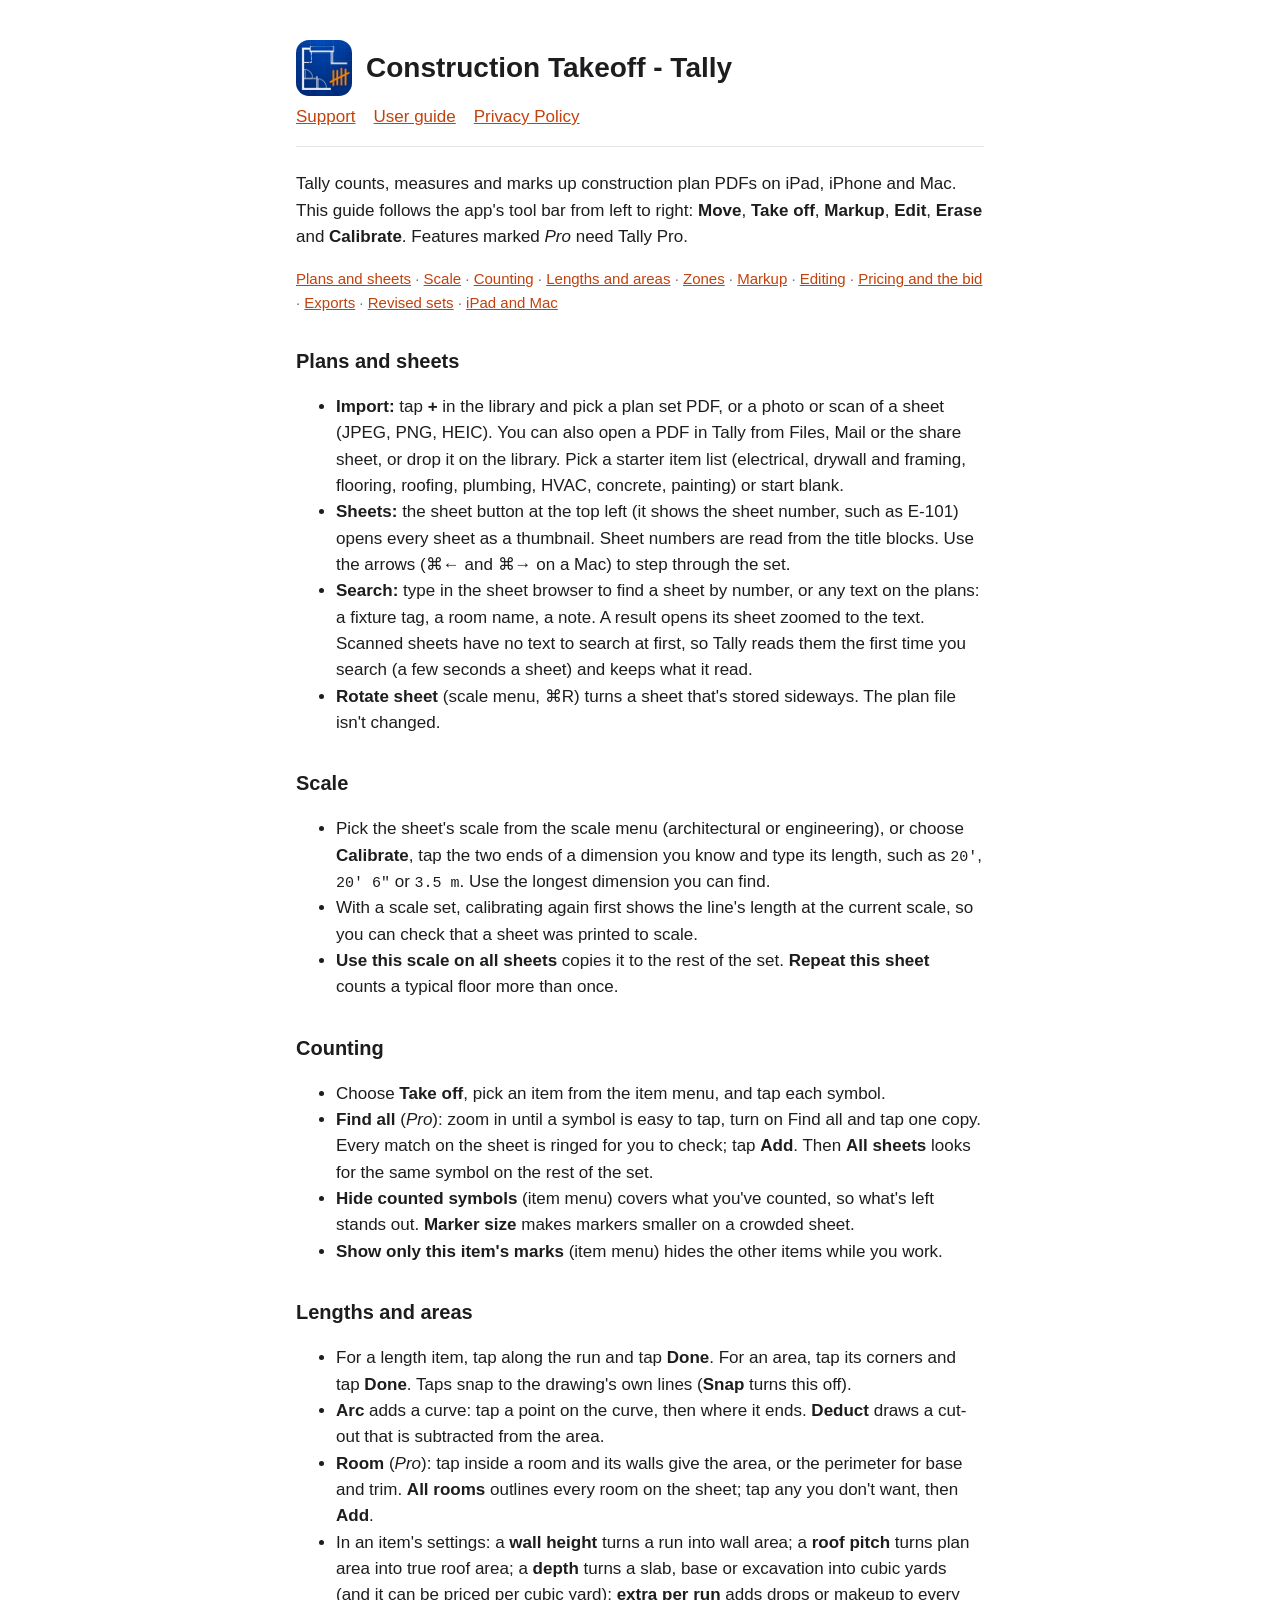
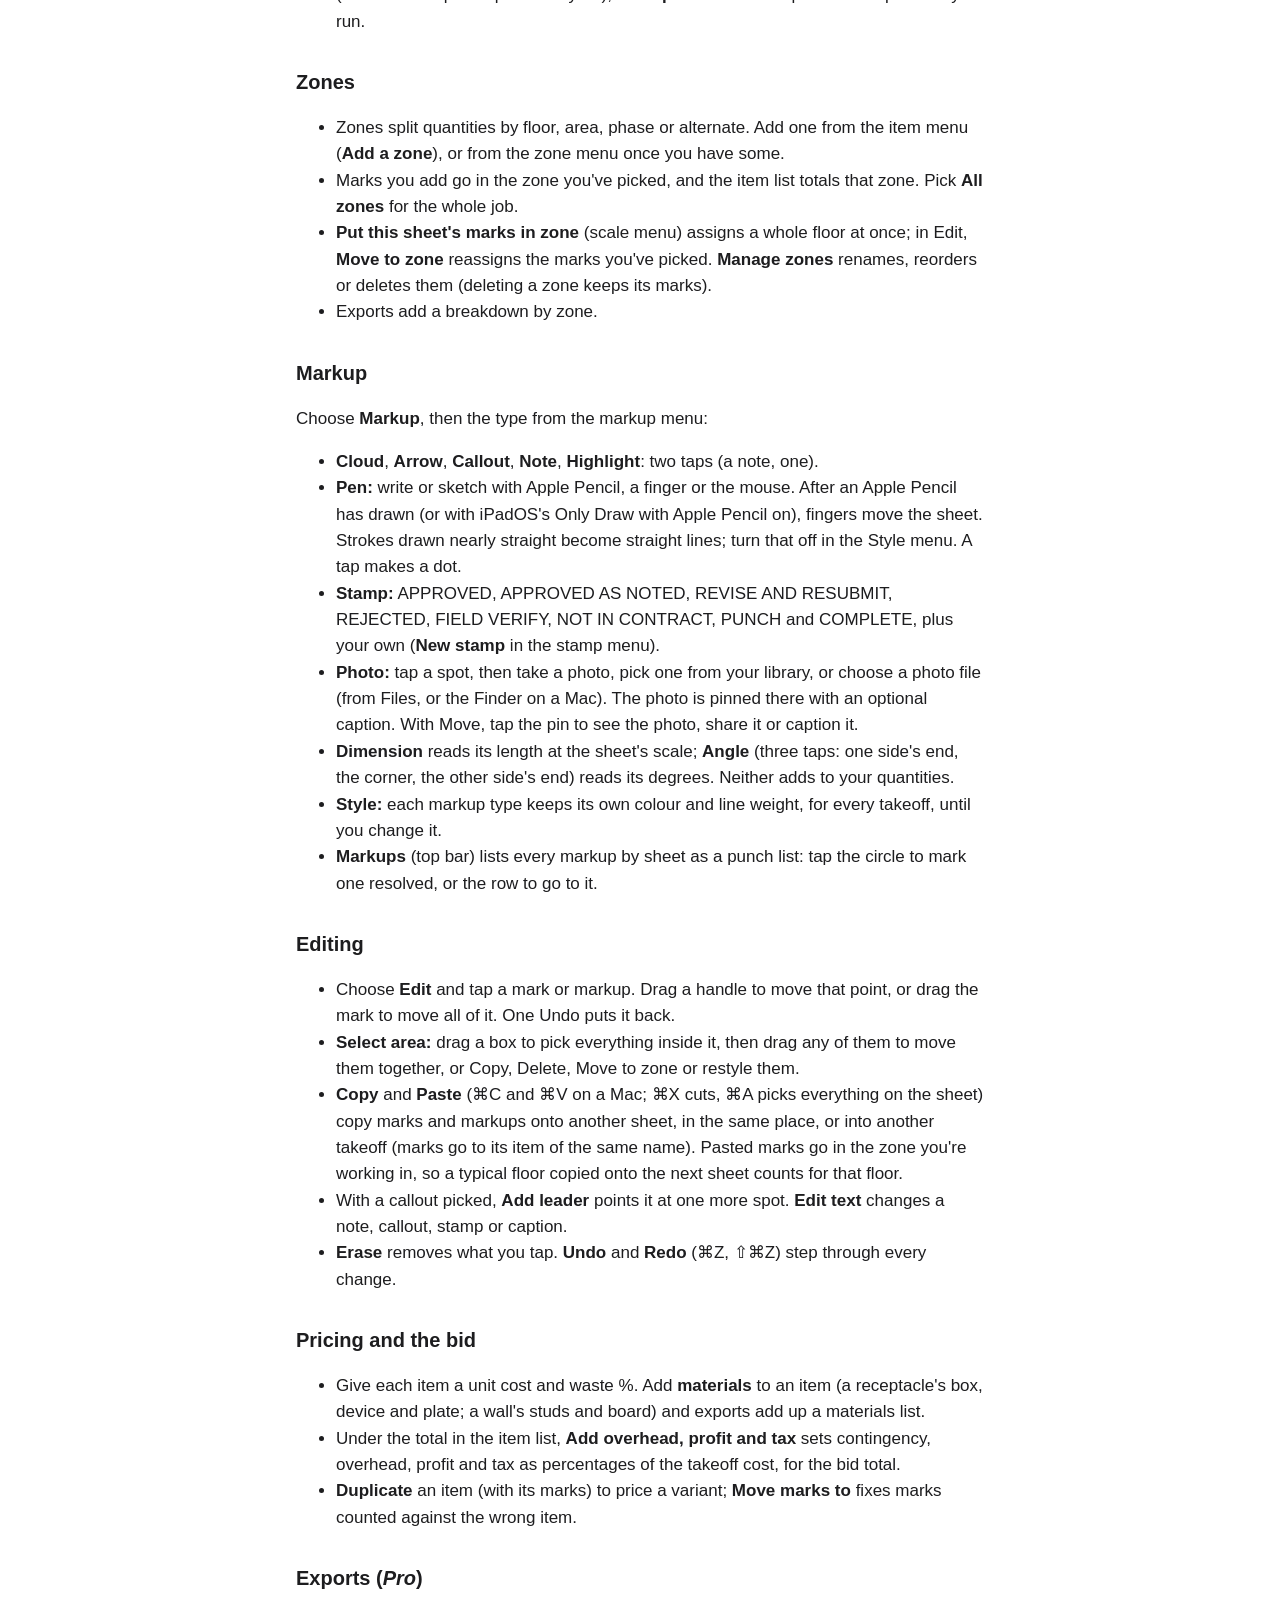
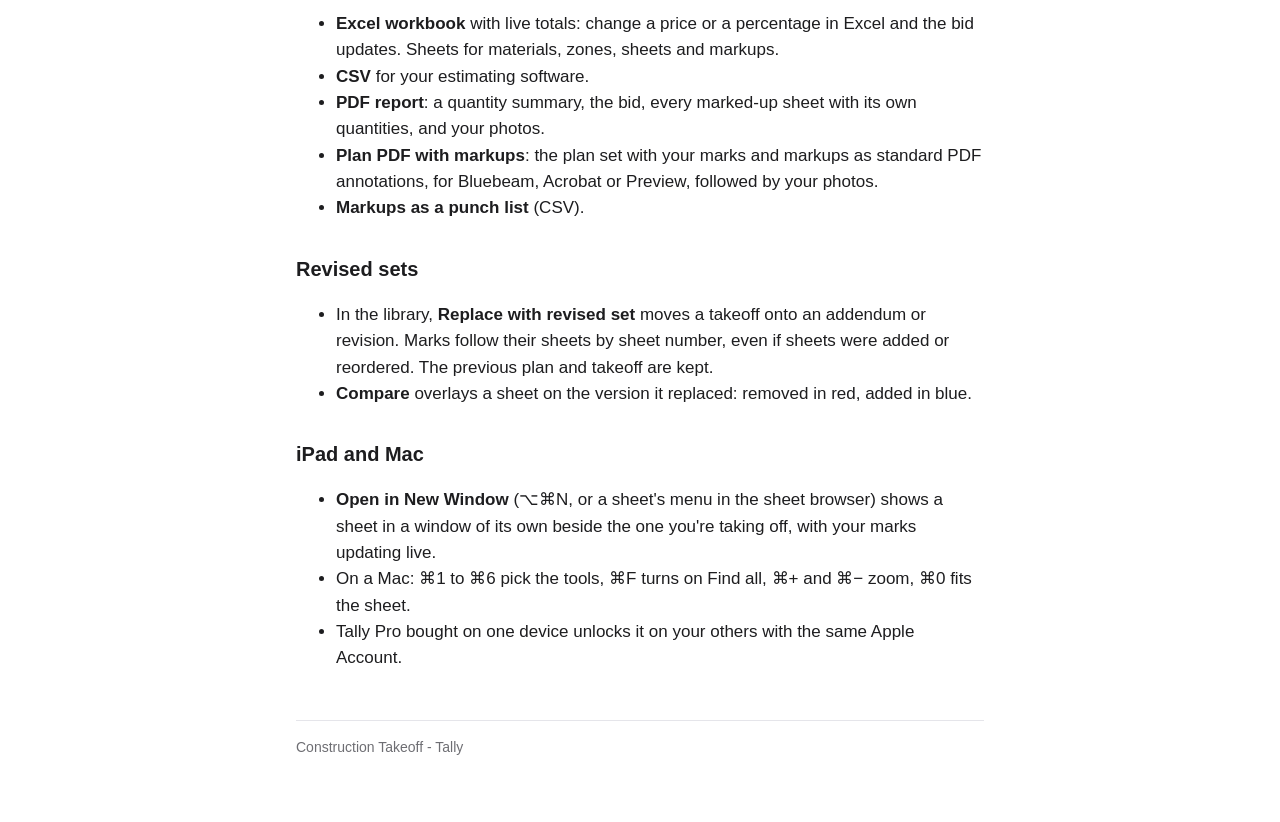
==== guide.html @ 7d231483 "Guide: select all on the Mac" ====
<!doctype html>
<html lang="en">
<head>
<meta charset="utf-8">
<meta name="viewport" content="width=device-width, initial-scale=1">
<title>Construction Takeoff - Tally: User guide</title>
<meta name="description" content="How to count, measure, mark up and price construction plan PDFs with Tally on iPad, iPhone and Mac.">
<link rel="stylesheet" href="style.css">
<link rel="icon" href="icon.png">
</head>
<body>
<main>
<header><img src="icon.png" alt=""><h1>Construction Takeoff - Tally</h1></header>
<nav><a href="./">Support</a><a href="guide.html">User guide</a><a href="privacy.html">Privacy Policy</a></nav>

<p>Tally counts, measures and marks up construction plan PDFs on iPad, iPhone and Mac. This guide follows the app's tool bar from left to right: <strong>Move</strong>, <strong>Take off</strong>, <strong>Markup</strong>, <strong>Edit</strong>, <strong>Erase</strong> and <strong>Calibrate</strong>. Features marked <em>Pro</em> need Tally Pro.</p>

<p class="toc"><a href="#plans">Plans and sheets</a> · <a href="#scale">Scale</a> · <a href="#count">Counting</a> · <a href="#measure">Lengths and areas</a> · <a href="#zones">Zones</a> · <a href="#markup">Markup</a> · <a href="#edit">Editing</a> · <a href="#bid">Pricing and the bid</a> · <a href="#export">Exports</a> · <a href="#revisions">Revised sets</a> · <a href="#mac">iPad and Mac</a></p>

<h2 id="plans">Plans and sheets</h2>
<ul>
<li><strong>Import:</strong> tap <strong>+</strong> in the library and pick a plan set PDF, or a photo or scan of a sheet (JPEG, PNG, HEIC). You can also open a PDF in Tally from Files, Mail or the share sheet, or drop it on the library. Pick a starter item list (electrical, drywall and framing, flooring, roofing, plumbing, HVAC, concrete, painting) or start blank.</li>
<li><strong>Sheets:</strong> the sheet button at the top left (it shows the sheet number, such as E-101) opens every sheet as a thumbnail. Sheet numbers are read from the title blocks. Use the arrows (⌘← and ⌘→ on a Mac) to step through the set.</li>
<li><strong>Search:</strong> type in the sheet browser to find a sheet by number, or any text on the plans: a fixture tag, a room name, a note. A result opens its sheet zoomed to the text. Scanned sheets have no text to search at first, so Tally reads them the first time you search (a few seconds a sheet) and keeps what it read.</li>
<li><strong>Rotate sheet</strong> (scale menu, ⌘R) turns a sheet that's stored sideways. The plan file isn't changed.</li>
</ul>

<h2 id="scale">Scale</h2>
<ul>
<li>Pick the sheet's scale from the scale menu (architectural or engineering), or choose <strong>Calibrate</strong>, tap the two ends of a dimension you know and type its length, such as <code>20'</code>, <code>20' 6"</code> or <code>3.5 m</code>. Use the longest dimension you can find.</li>
<li>With a scale set, calibrating again first shows the line's length at the current scale, so you can check that a sheet was printed to scale.</li>
<li><strong>Use this scale on all sheets</strong> copies it to the rest of the set. <strong>Repeat this sheet</strong> counts a typical floor more than once.</li>
</ul>

<h2 id="count">Counting</h2>
<ul>
<li>Choose <strong>Take off</strong>, pick an item from the item menu, and tap each symbol.</li>
<li><strong>Find all</strong> (<em>Pro</em>): zoom in until a symbol is easy to tap, turn on Find all and tap one copy. Every match on the sheet is ringed for you to check; tap <strong>Add</strong>. Then <strong>All sheets</strong> looks for the same symbol on the rest of the set.</li>
<li><strong>Hide counted symbols</strong> (item menu) covers what you've counted, so what's left stands out. <strong>Marker size</strong> makes markers smaller on a crowded sheet.</li>
<li><strong>Show only this item's marks</strong> (item menu) hides the other items while you work.</li>
</ul>

<h2 id="measure">Lengths and areas</h2>
<ul>
<li>For a length item, tap along the run and tap <strong>Done</strong>. For an area, tap its corners and tap <strong>Done</strong>. Taps snap to the drawing's own lines (<strong>Snap</strong> turns this off).</li>
<li><strong>Arc</strong> adds a curve: tap a point on the curve, then where it ends. <strong>Deduct</strong> draws a cut-out that is subtracted from the area.</li>
<li><strong>Room</strong> (<em>Pro</em>): tap inside a room and its walls give the area, or the perimeter for base and trim. <strong>All rooms</strong> outlines every room on the sheet; tap any you don't want, then <strong>Add</strong>.</li>
<li>In an item's settings: a <strong>wall height</strong> turns a run into wall area; a <strong>roof pitch</strong> turns plan area into true roof area; a <strong>depth</strong> turns a slab, base or excavation into cubic yards (and it can be priced per cubic yard); <strong>extra per run</strong> adds drops or makeup to every run.</li>
</ul>

<h2 id="zones">Zones</h2>
<ul>
<li>Zones split quantities by floor, area, phase or alternate. Add one from the item menu (<strong>Add a zone</strong>), or from the zone menu once you have some.</li>
<li>Marks you add go in the zone you've picked, and the item list totals that zone. Pick <strong>All zones</strong> for the whole job.</li>
<li><strong>Put this sheet's marks in zone</strong> (scale menu) assigns a whole floor at once; in Edit, <strong>Move to zone</strong> reassigns the marks you've picked. <strong>Manage zones</strong> renames, reorders or deletes them (deleting a zone keeps its marks).</li>
<li>Exports add a breakdown by zone.</li>
</ul>

<h2 id="markup">Markup</h2>
<p>Choose <strong>Markup</strong>, then the type from the markup menu:</p>
<ul>
<li><strong>Cloud</strong>, <strong>Arrow</strong>, <strong>Callout</strong>, <strong>Note</strong>, <strong>Highlight</strong>: two taps (a note, one).</li>
<li><strong>Pen:</strong> write or sketch with Apple Pencil, a finger or the mouse. After an Apple Pencil has drawn (or with iPadOS's Only Draw with Apple Pencil on), fingers move the sheet. Strokes drawn nearly straight become straight lines; turn that off in the Style menu. A tap makes a dot.</li>
<li><strong>Stamp:</strong> APPROVED, APPROVED AS NOTED, REVISE AND RESUBMIT, REJECTED, FIELD VERIFY, NOT IN CONTRACT, PUNCH and COMPLETE, plus your own (<strong>New stamp</strong> in the stamp menu).</li>
<li><strong>Photo:</strong> tap a spot, then take a photo, pick one from your library, or choose a photo file (from Files, or the Finder on a Mac). The photo is pinned there with an optional caption. With Move, tap the pin to see the photo, share it or caption it.</li>
<li><strong>Dimension</strong> reads its length at the sheet's scale; <strong>Angle</strong> (three taps: one side's end, the corner, the other side's end) reads its degrees. Neither adds to your quantities.</li>
<li><strong>Style:</strong> each markup type keeps its own colour and line weight, for every takeoff, until you change it.</li>
<li><strong>Markups</strong> (top bar) lists every markup by sheet as a punch list: tap the circle to mark one resolved, or the row to go to it.</li>
</ul>

<h2 id="edit">Editing</h2>
<ul>
<li>Choose <strong>Edit</strong> and tap a mark or markup. Drag a handle to move that point, or drag the mark to move all of it. One Undo puts it back.</li>
<li><strong>Select area:</strong> drag a box to pick everything inside it, then drag any of them to move them together, or Copy, Delete, Move to zone or restyle them.</li>
<li><strong>Copy</strong> and <strong>Paste</strong> (⌘C and ⌘V on a Mac; ⌘X cuts, ⌘A picks everything on the sheet) copy marks and markups onto another sheet, in the same place, or into another takeoff (marks go to its item of the same name). Pasted marks go in the zone you're working in, so a typical floor copied onto the next sheet counts for that floor.</li>
<li>With a callout picked, <strong>Add leader</strong> points it at one more spot. <strong>Edit text</strong> changes a note, callout, stamp or caption.</li>
<li><strong>Erase</strong> removes what you tap. <strong>Undo</strong> and <strong>Redo</strong> (⌘Z, ⇧⌘Z) step through every change.</li>
</ul>

<h2 id="bid">Pricing and the bid</h2>
<ul>
<li>Give each item a unit cost and waste %. Add <strong>materials</strong> to an item (a receptacle's box, device and plate; a wall's studs and board) and exports add up a materials list.</li>
<li>Under the total in the item list, <strong>Add overhead, profit and tax</strong> sets contingency, overhead, profit and tax as percentages of the takeoff cost, for the bid total.</li>
<li><strong>Duplicate</strong> an item (with its marks) to price a variant; <strong>Move marks to</strong> fixes marks counted against the wrong item.</li>
</ul>

<h2 id="export">Exports (<em>Pro</em>)</h2>
<ul>
<li><strong>Excel workbook</strong> with live totals: change a price or a percentage in Excel and the bid updates. Sheets for materials, zones, sheets and markups.</li>
<li><strong>CSV</strong> for your estimating software.</li>
<li><strong>PDF report</strong>: a quantity summary, the bid, every marked-up sheet with its own quantities, and your photos.</li>
<li><strong>Plan PDF with markups</strong>: the plan set with your marks and markups as standard PDF annotations, for Bluebeam, Acrobat or Preview, followed by your photos.</li>
<li><strong>Markups as a punch list</strong> (CSV).</li>
</ul>

<h2 id="revisions">Revised sets</h2>
<ul>
<li>In the library, <strong>Replace with revised set</strong> moves a takeoff onto an addendum or revision. Marks follow their sheets by sheet number, even if sheets were added or reordered. The previous plan and takeoff are kept.</li>
<li><strong>Compare</strong> overlays a sheet on the version it replaced: removed in red, added in blue.</li>
</ul>

<h2 id="mac">iPad and Mac</h2>
<ul>
<li><strong>Open in New Window</strong> (⌥⌘N, or a sheet's menu in the sheet browser) shows a sheet in a window of its own beside the one you're taking off, with your marks updating live.</li>
<li>On a Mac: ⌘1 to ⌘6 pick the tools, ⌘F turns on Find all, ⌘+ and ⌘− zoom, ⌘0 fits the sheet.</li>
<li>Tally Pro bought on one device unlocks it on your others with the same Apple Account.</li>
</ul>

<footer>Construction Takeoff - Tally</footer>
</main>
</body>
</html>
---- style.css ----
:root { --bg: #ffffff; --text: #1d1d1f; --muted: #6e6e73; --accent: #c2410c; --line: #e5e5ea; }
@media (prefers-color-scheme: dark) { :root { --bg: #111113; --text: #f2f2f7; --muted: #a1a1a6; --accent: #fb923c; --line: #2c2c2e; } }
* { box-sizing: border-box; }
body { margin: 0; background: var(--bg); color: var(--text); font: 17px/1.55 -apple-system, BlinkMacSystemFont, "Segoe UI", Roboto, sans-serif; }
main { max-width: 720px; margin: 0 auto; padding: 40px 16px 64px; }
header { display: flex; align-items: center; gap: 14px; margin-bottom: 8px; }
header img { width: 56px; height: 56px; border-radius: 13px; }
h1 { font-size: 28px; margin: 0; }
h2 { font-size: 20px; margin: 32px 0 8px; }
p, li { color: var(--text); }
.muted { color: var(--muted); }
a { color: var(--accent); }
nav { margin: 8px 0 24px; padding-bottom: 16px; border-bottom: 1px solid var(--line); }
nav a { margin-right: 18px; }
footer { margin-top: 48px; padding-top: 16px; border-top: 1px solid var(--line); color: var(--muted); font-size: 14px; }
.toc { font-size: 15px; color: var(--muted); }
code { font: 15px ui-monospace, SFMono-Regular, Menlo, monospace; }
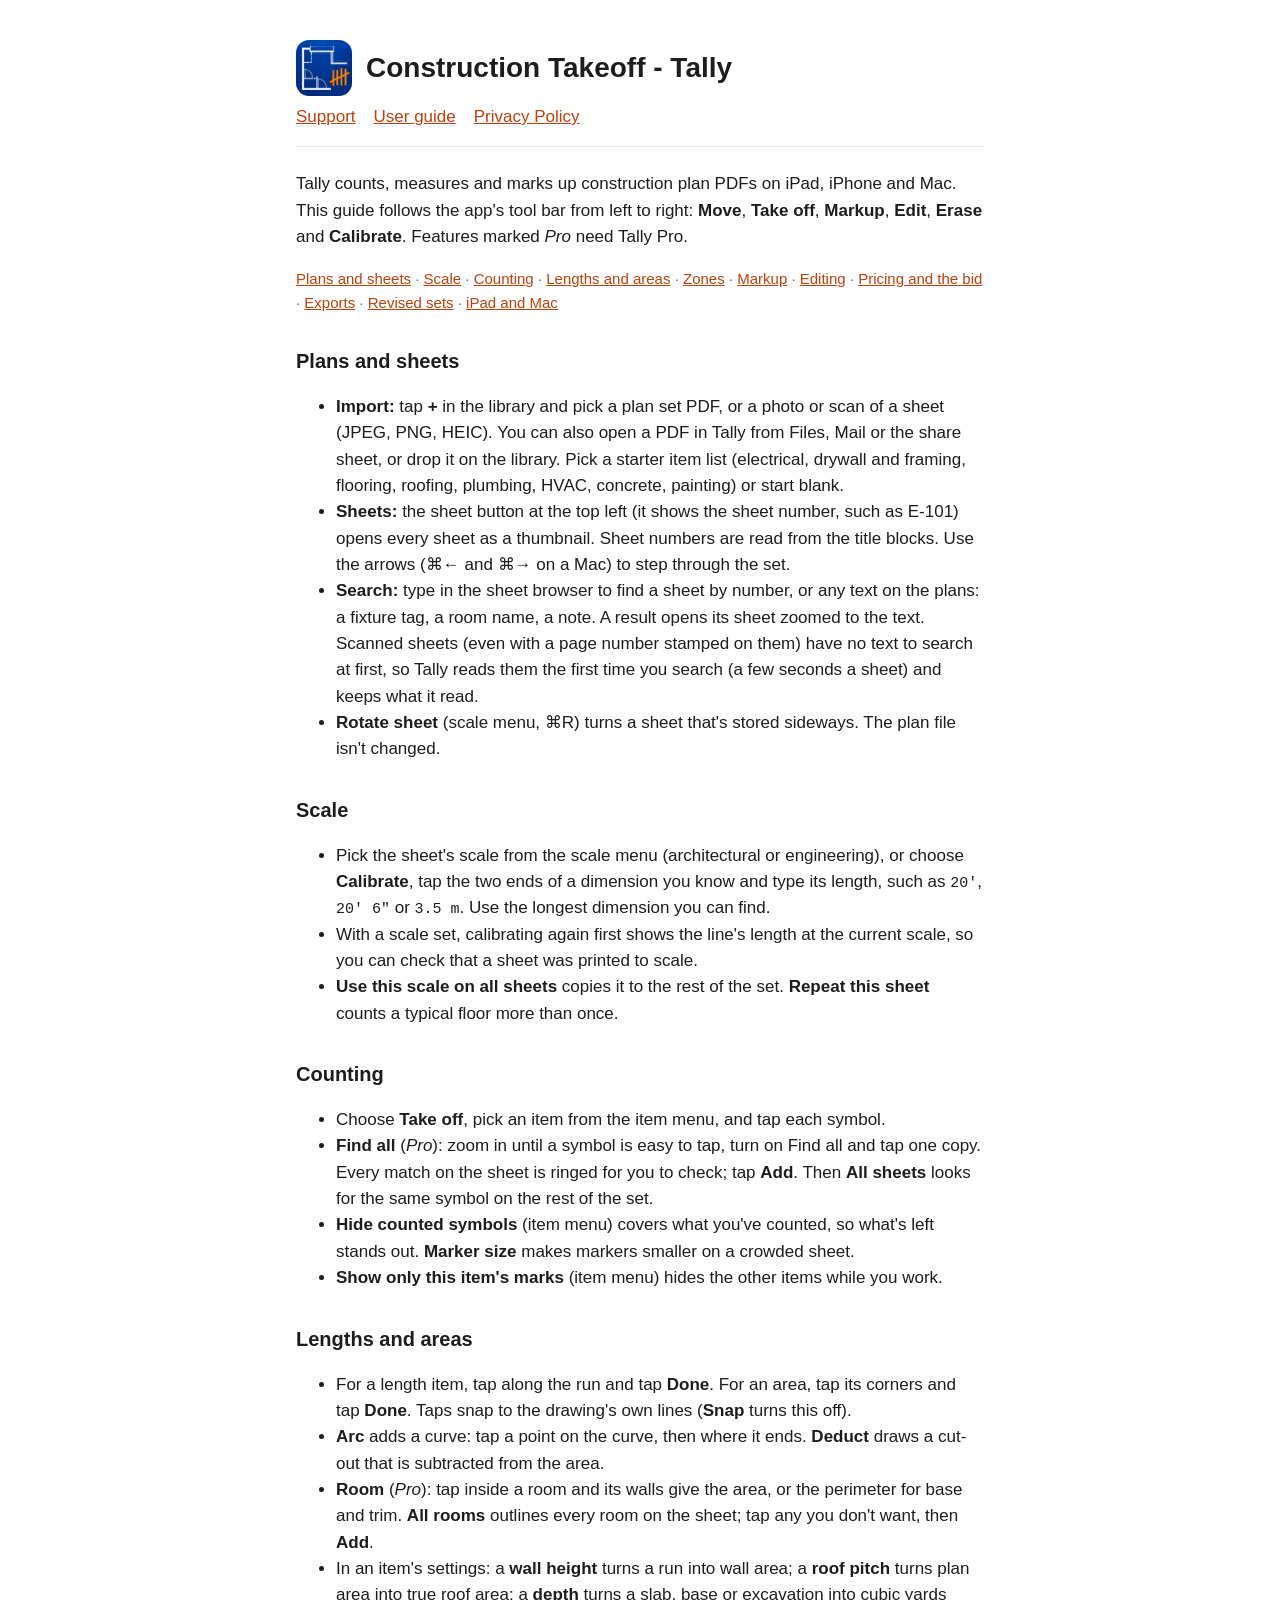
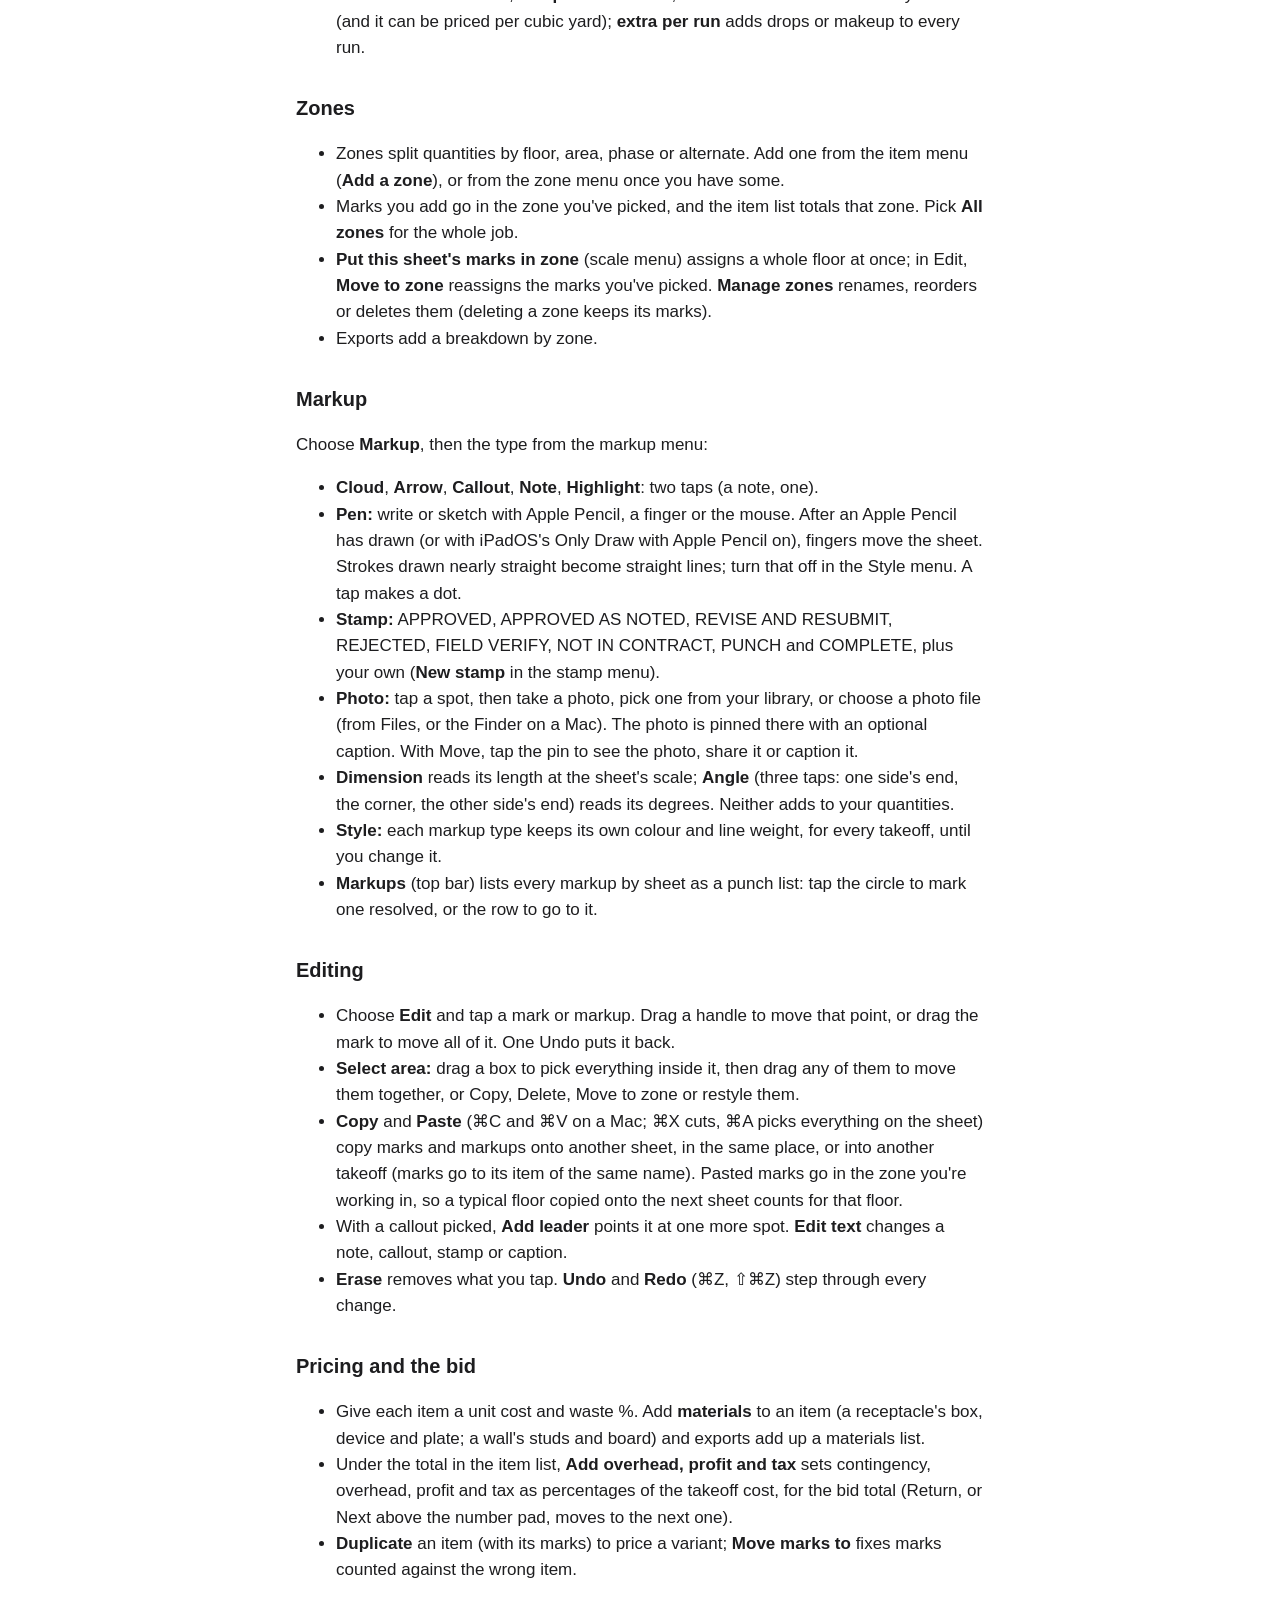
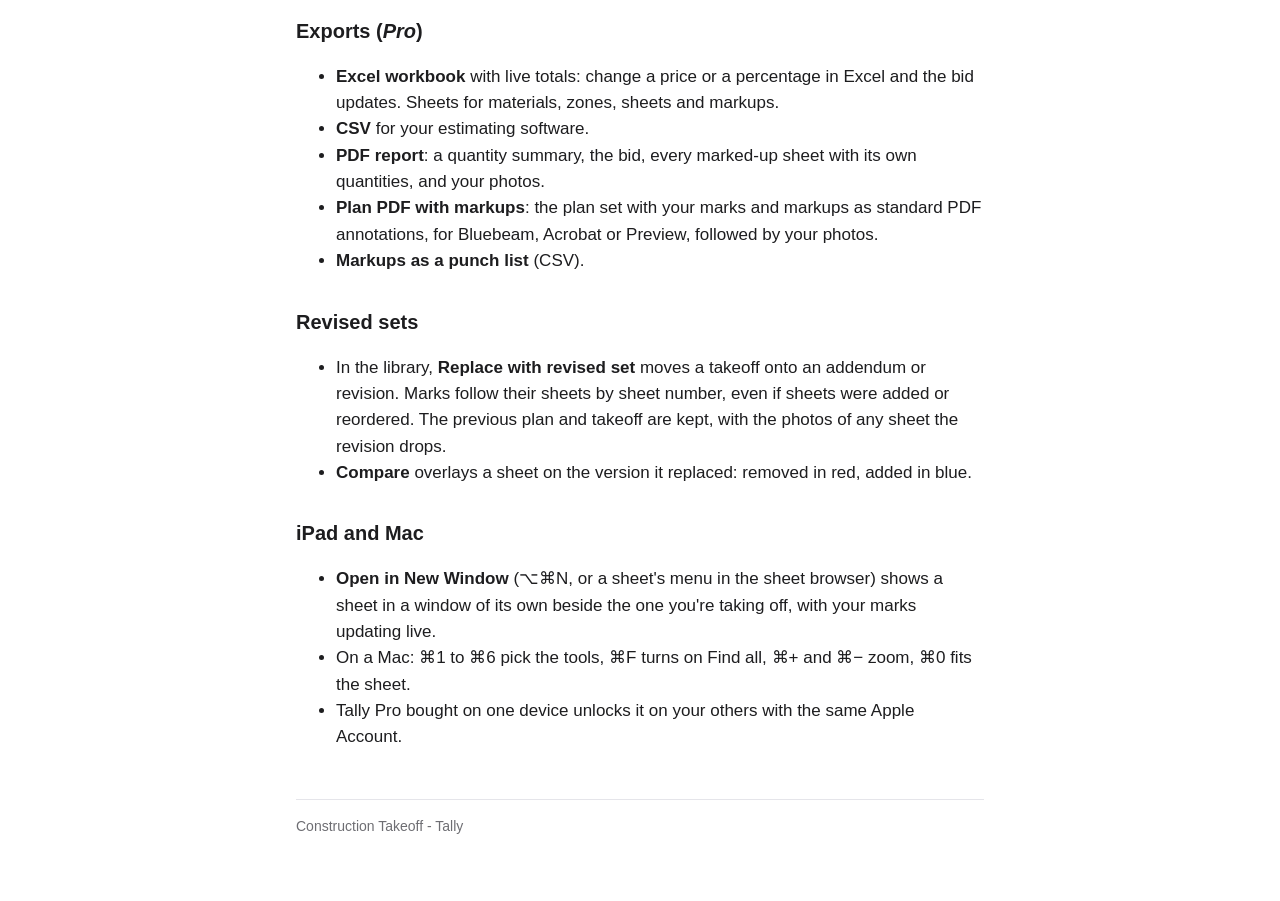
==== commit cc1087ff: "Docs: scans with stamped numbers, photos from files, revisions keep photos, bid field to field" ====
--- a/guide.html
+++ b/guide.html
@@ -21,7 +21,7 @@
 <ul>
 <li><strong>Import:</strong> tap <strong>+</strong> in the library and pick a plan set PDF, or a photo or scan of a sheet (JPEG, PNG, HEIC). You can also open a PDF in Tally from Files, Mail or the share sheet, or drop it on the library. Pick a starter item list (electrical, drywall and framing, flooring, roofing, plumbing, HVAC, concrete, painting) or start blank.</li>
 <li><strong>Sheets:</strong> the sheet button at the top left (it shows the sheet number, such as E-101) opens every sheet as a thumbnail. Sheet numbers are read from the title blocks. Use the arrows (⌘← and ⌘→ on a Mac) to step through the set.</li>
-<li><strong>Search:</strong> type in the sheet browser to find a sheet by number, or any text on the plans: a fixture tag, a room name, a note. A result opens its sheet zoomed to the text. Scanned sheets have no text to search at first, so Tally reads them the first time you search (a few seconds a sheet) and keeps what it read.</li>
+<li><strong>Search:</strong> type in the sheet browser to find a sheet by number, or any text on the plans: a fixture tag, a room name, a note. A result opens its sheet zoomed to the text. Scanned sheets (even with a page number stamped on them) have no text to search at first, so Tally reads them the first time you search (a few seconds a sheet) and keeps what it read.</li>
 <li><strong>Rotate sheet</strong> (scale menu, ⌘R) turns a sheet that's stored sideways. The plan file isn't changed.</li>
 </ul>
 
@@ -80,7 +80,7 @@
 <h2 id="bid">Pricing and the bid</h2>
 <ul>
 <li>Give each item a unit cost and waste %. Add <strong>materials</strong> to an item (a receptacle's box, device and plate; a wall's studs and board) and exports add up a materials list.</li>
-<li>Under the total in the item list, <strong>Add overhead, profit and tax</strong> sets contingency, overhead, profit and tax as percentages of the takeoff cost, for the bid total.</li>
+<li>Under the total in the item list, <strong>Add overhead, profit and tax</strong> sets contingency, overhead, profit and tax as percentages of the takeoff cost, for the bid total (Return, or Next above the number pad, moves to the next one).</li>
 <li><strong>Duplicate</strong> an item (with its marks) to price a variant; <strong>Move marks to</strong> fixes marks counted against the wrong item.</li>
 </ul>
 
@@ -95,7 +95,7 @@
 
 <h2 id="revisions">Revised sets</h2>
 <ul>
-<li>In the library, <strong>Replace with revised set</strong> moves a takeoff onto an addendum or revision. Marks follow their sheets by sheet number, even if sheets were added or reordered. The previous plan and takeoff are kept.</li>
+<li>In the library, <strong>Replace with revised set</strong> moves a takeoff onto an addendum or revision. Marks follow their sheets by sheet number, even if sheets were added or reordered. The previous plan and takeoff are kept, with the photos of any sheet the revision drops.</li>
 <li><strong>Compare</strong> overlays a sheet on the version it replaced: removed in red, added in blue.</li>
 </ul>
 
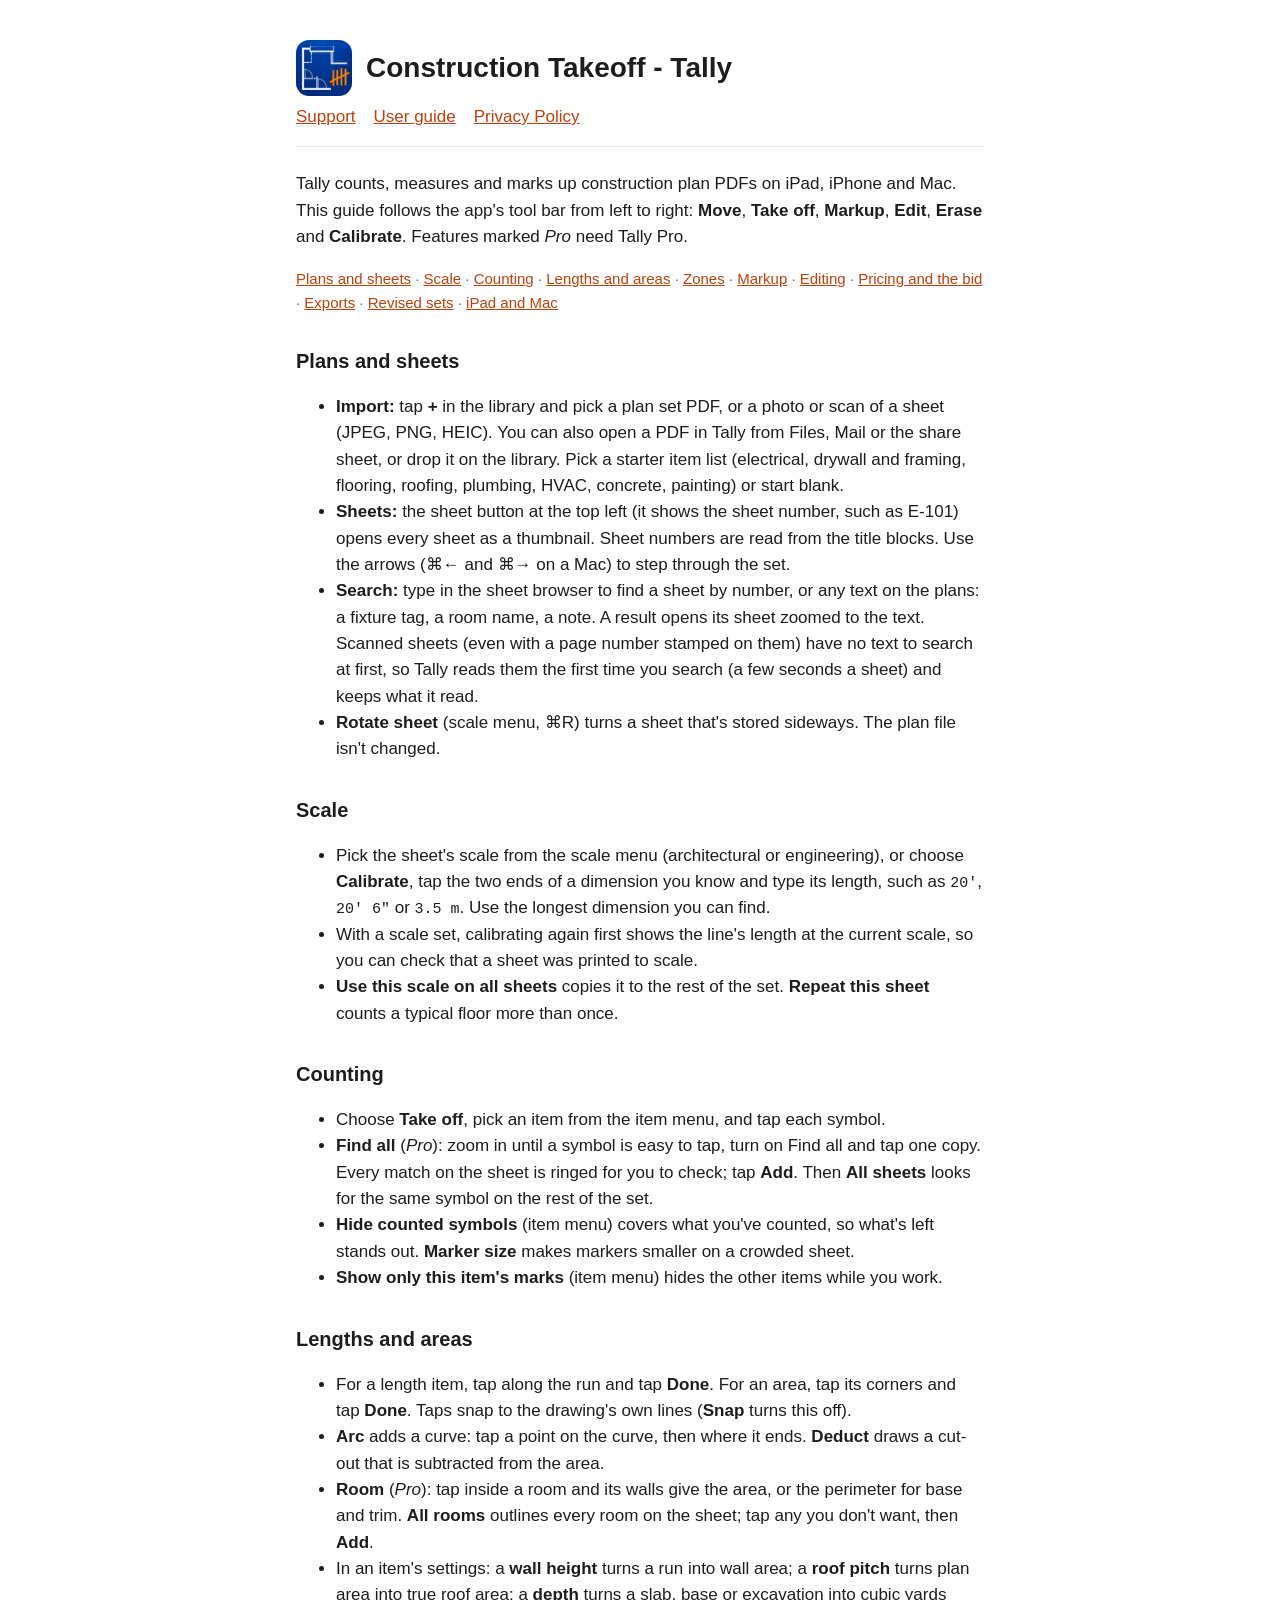
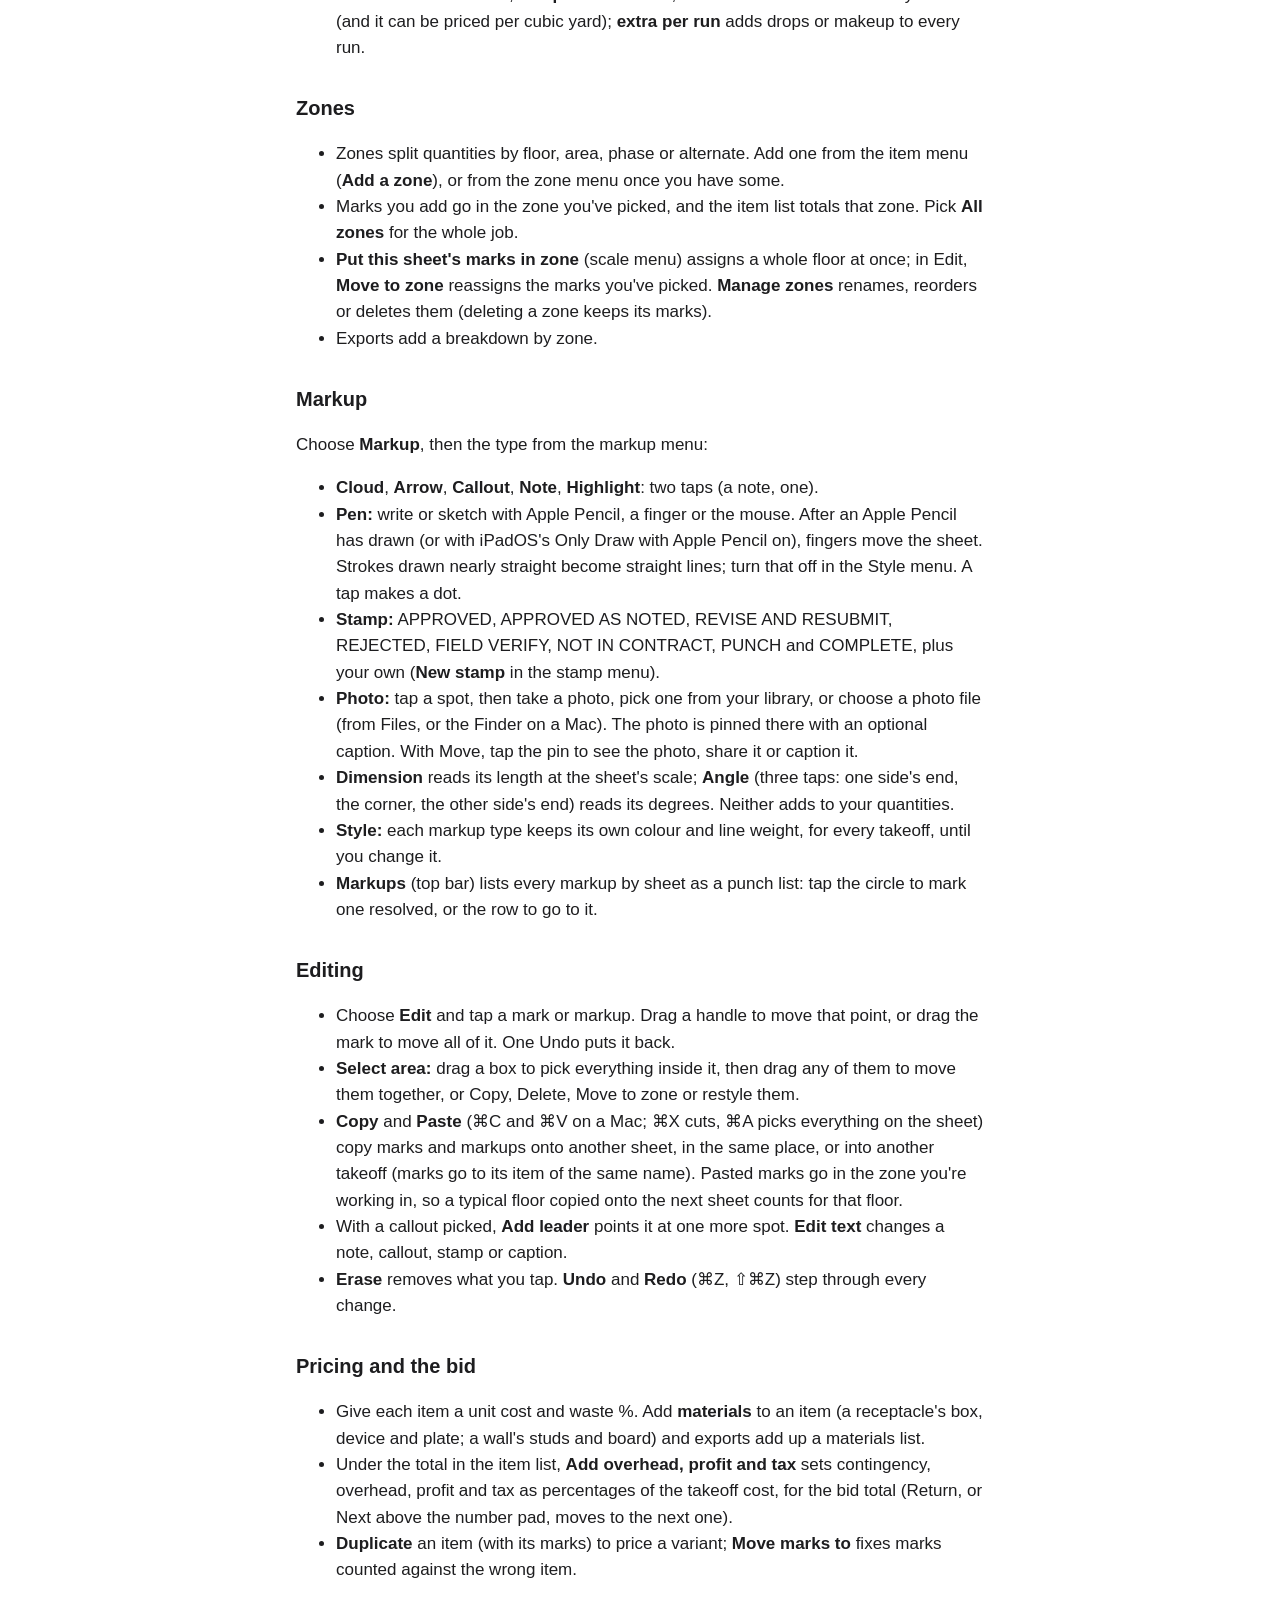
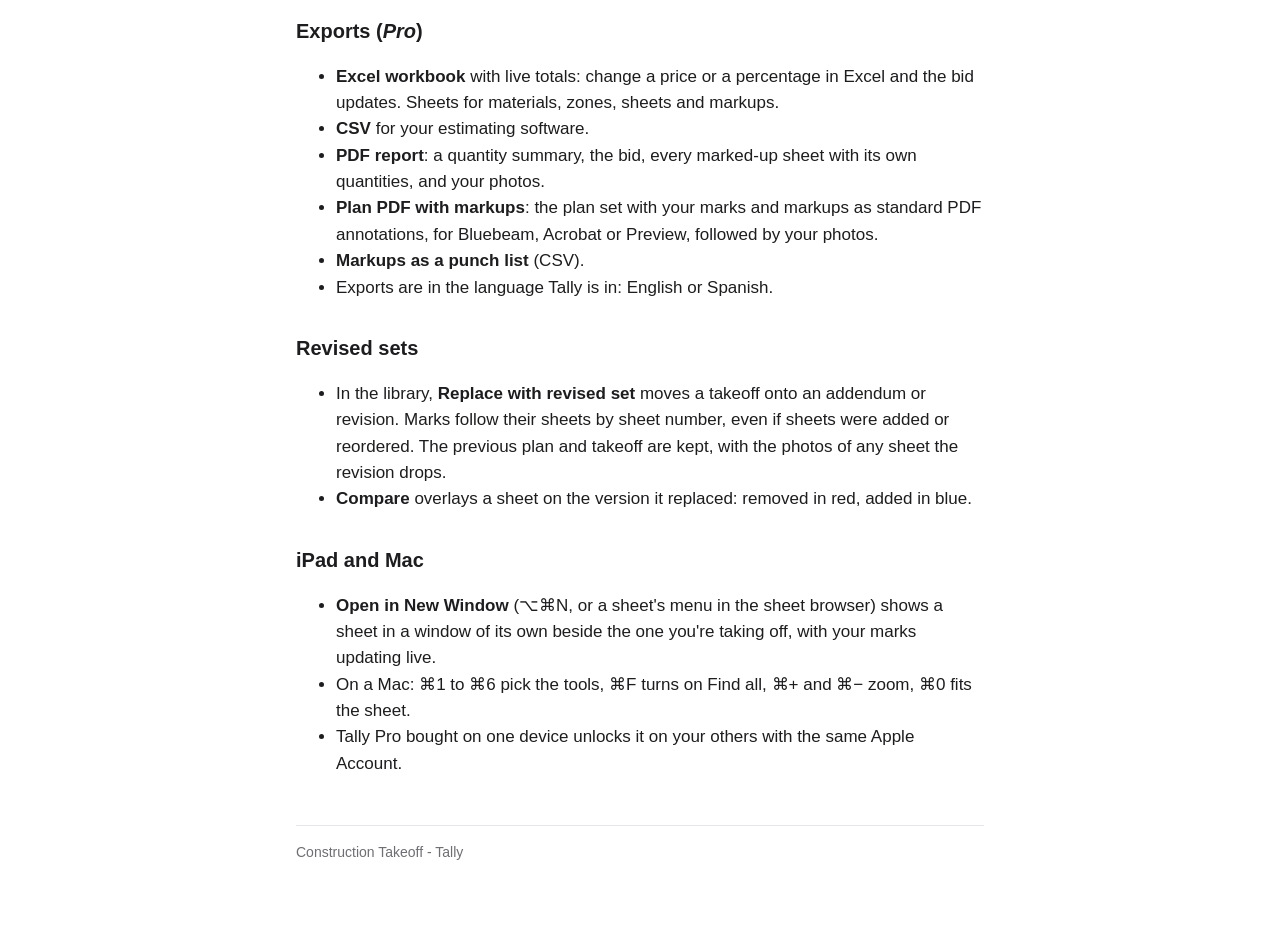
==== commit dadfaf41: "Guide: exports in the app's language" ====
--- a/guide.html
+++ b/guide.html
@@ -91,6 +91,7 @@
 <li><strong>PDF report</strong>: a quantity summary, the bid, every marked-up sheet with its own quantities, and your photos.</li>
 <li><strong>Plan PDF with markups</strong>: the plan set with your marks and markups as standard PDF annotations, for Bluebeam, Acrobat or Preview, followed by your photos.</li>
 <li><strong>Markups as a punch list</strong> (CSV).</li>
+<li>Exports are in the language Tally is in: English or Spanish.</li>
 </ul>
 
 <h2 id="revisions">Revised sets</h2>
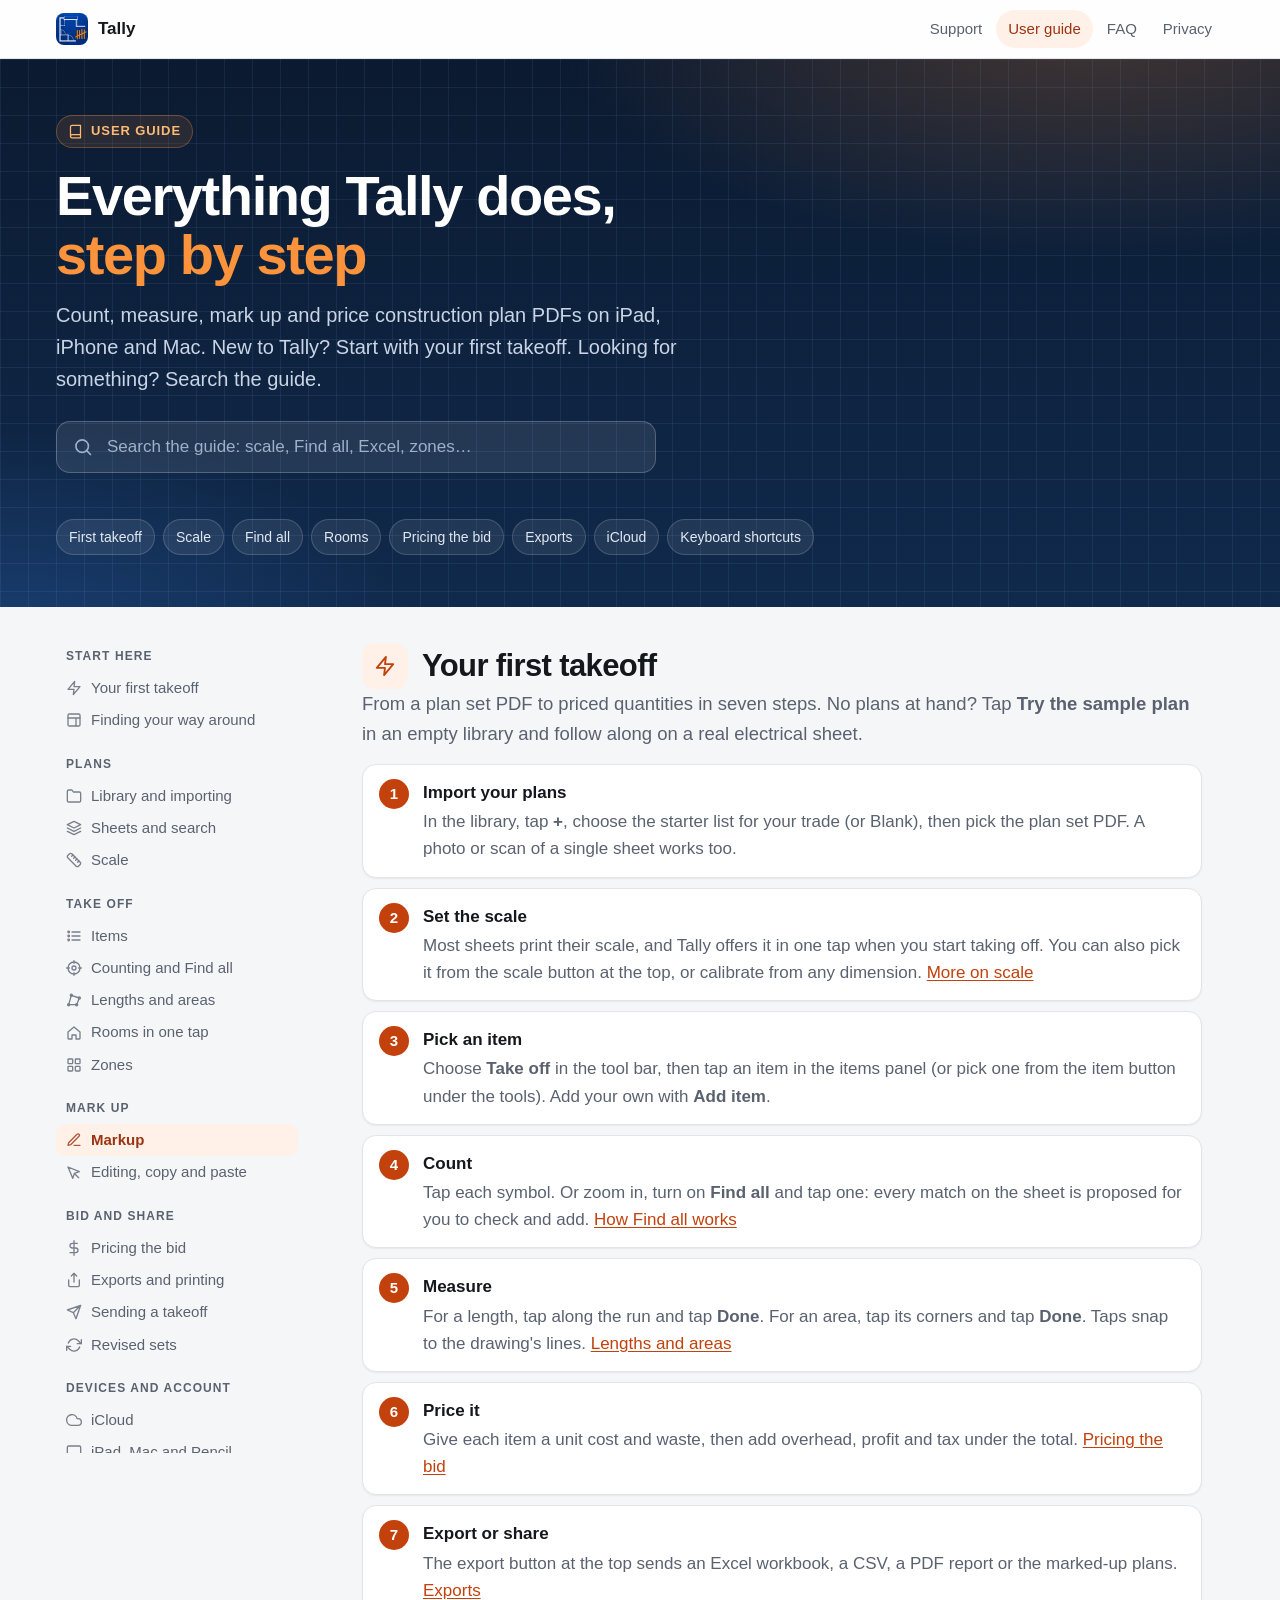
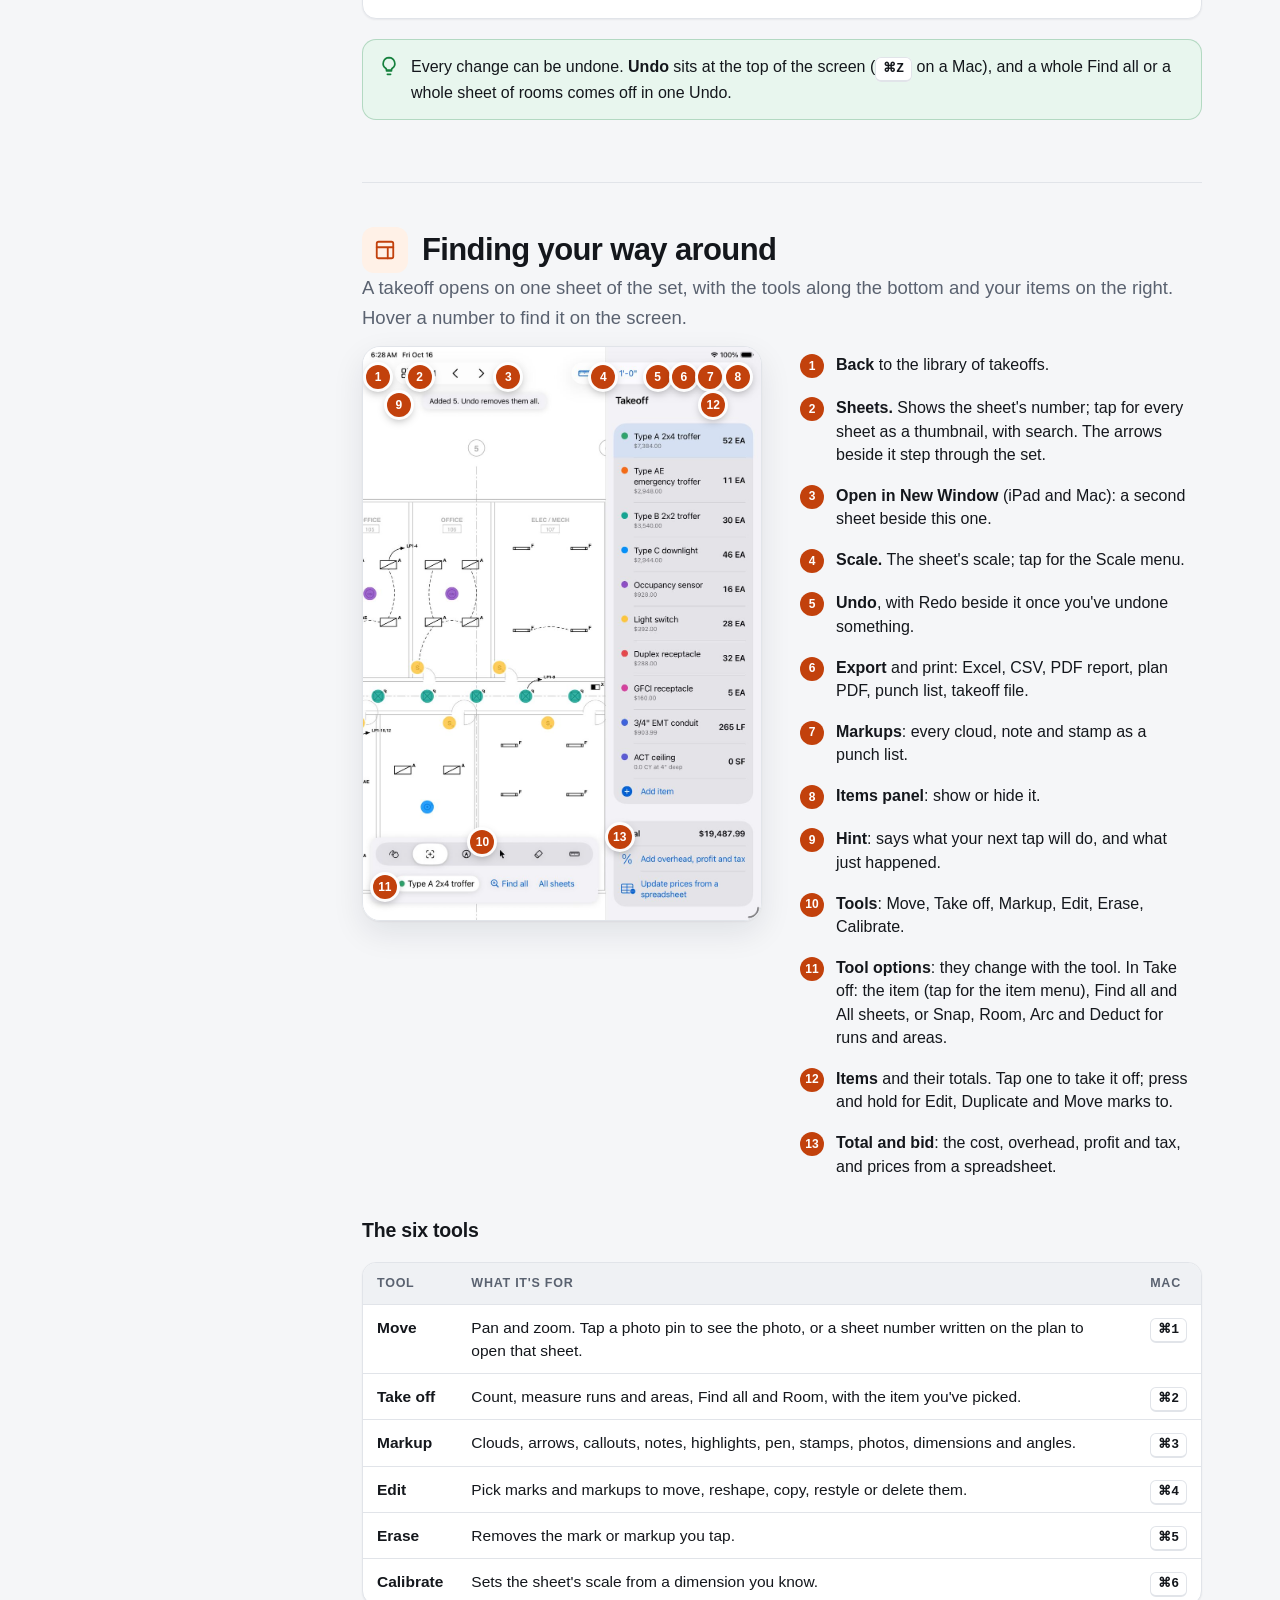
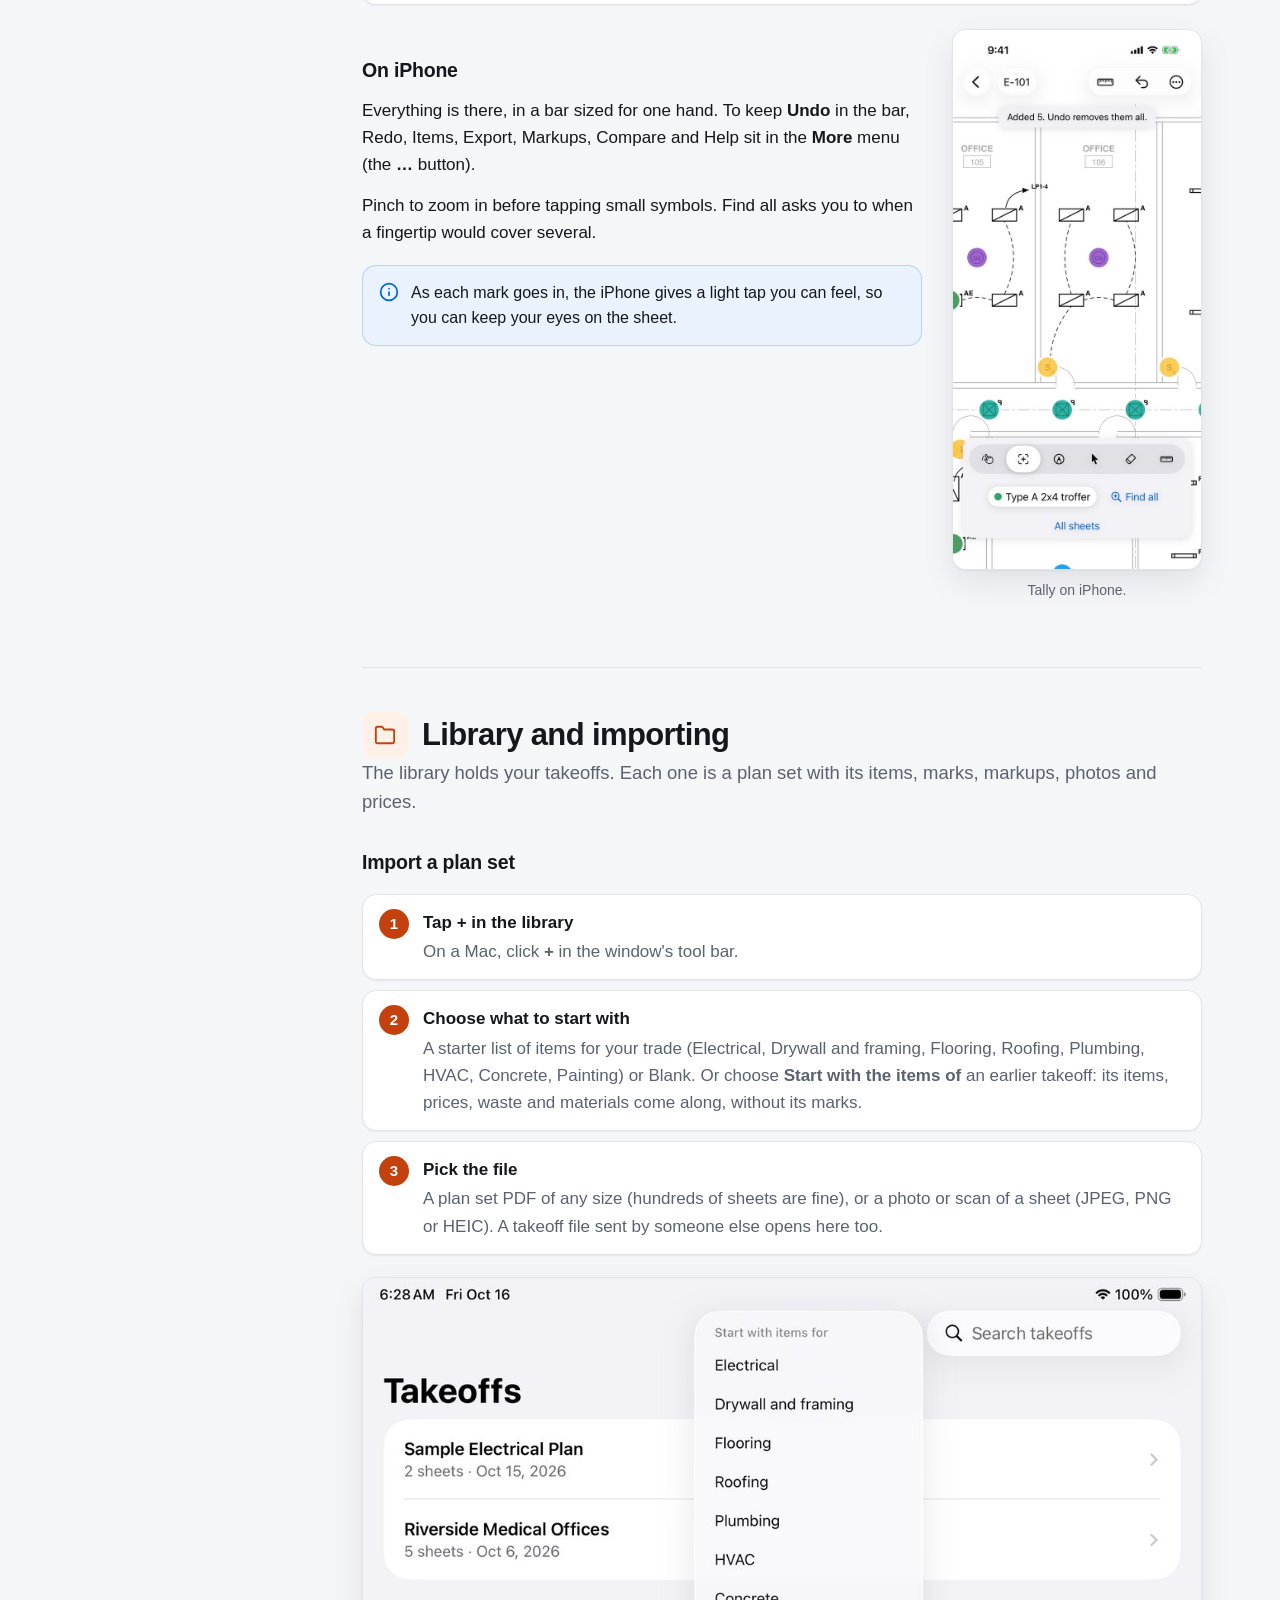
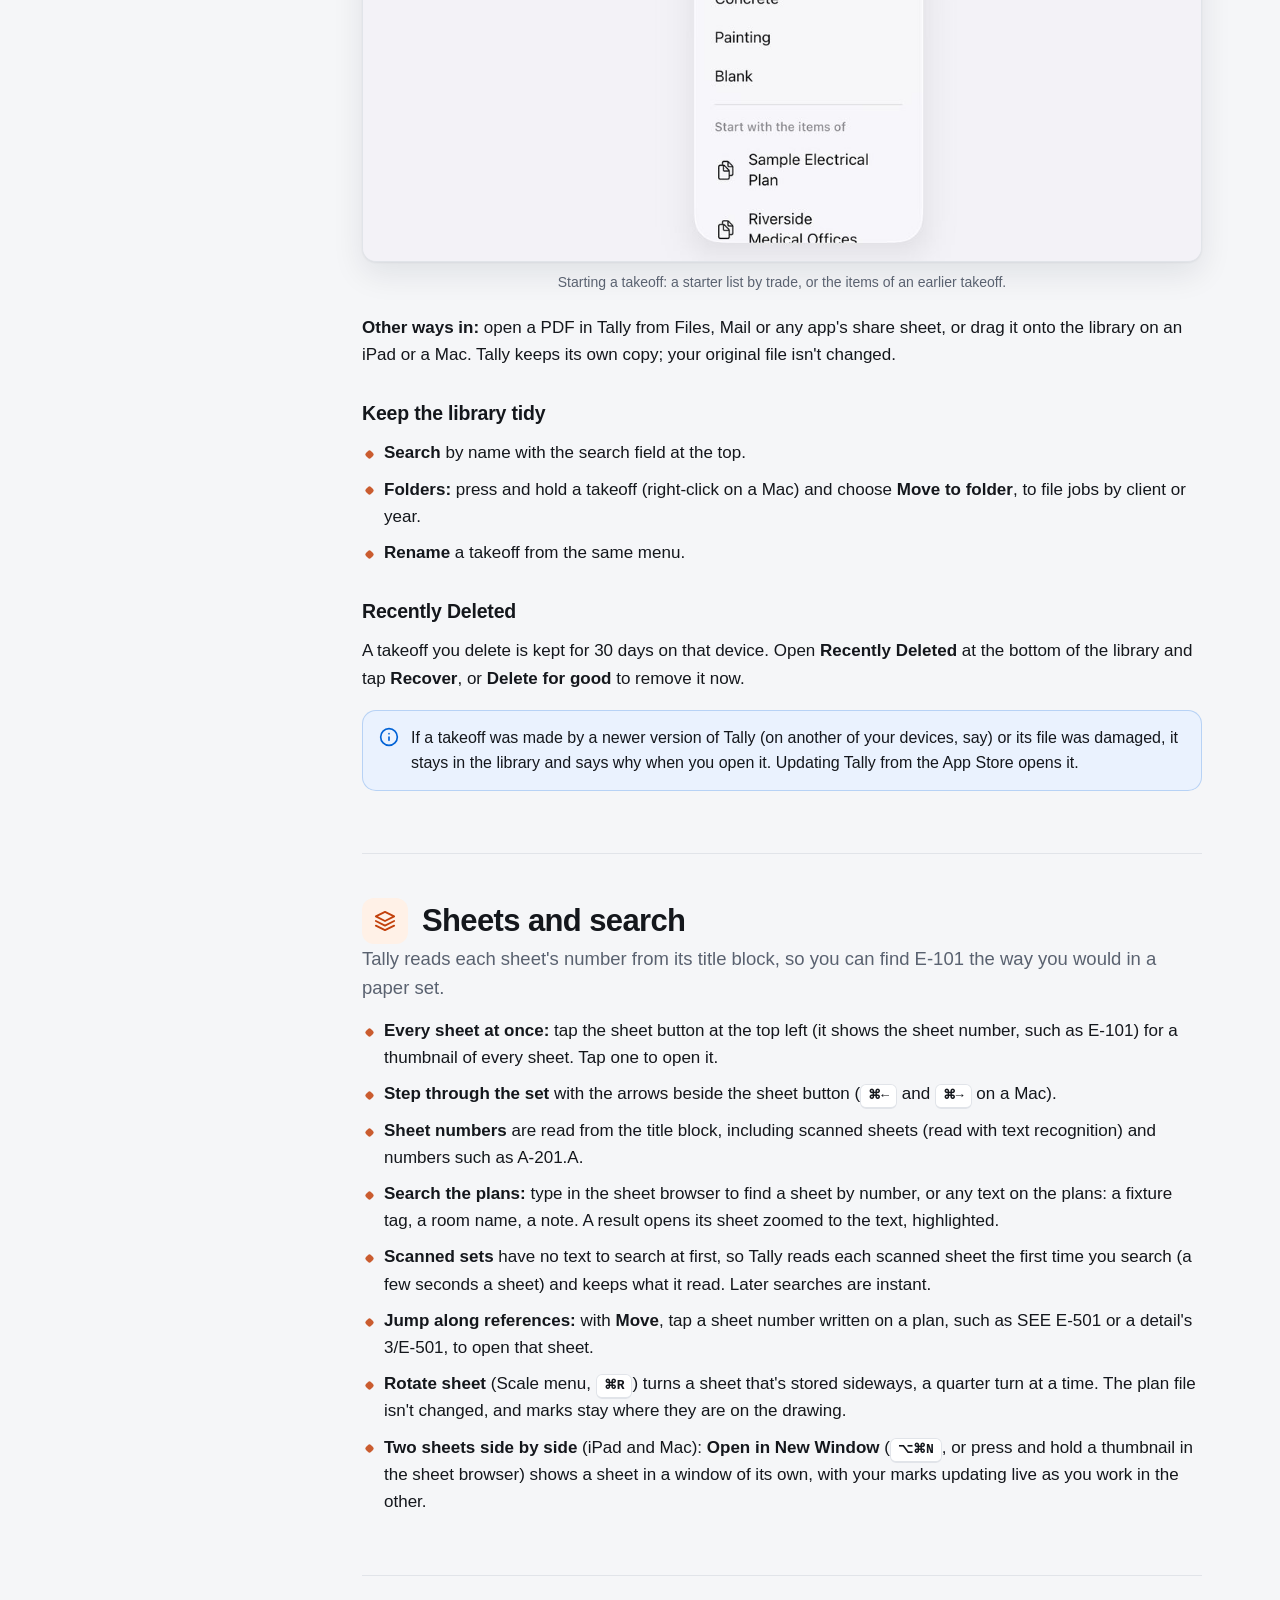
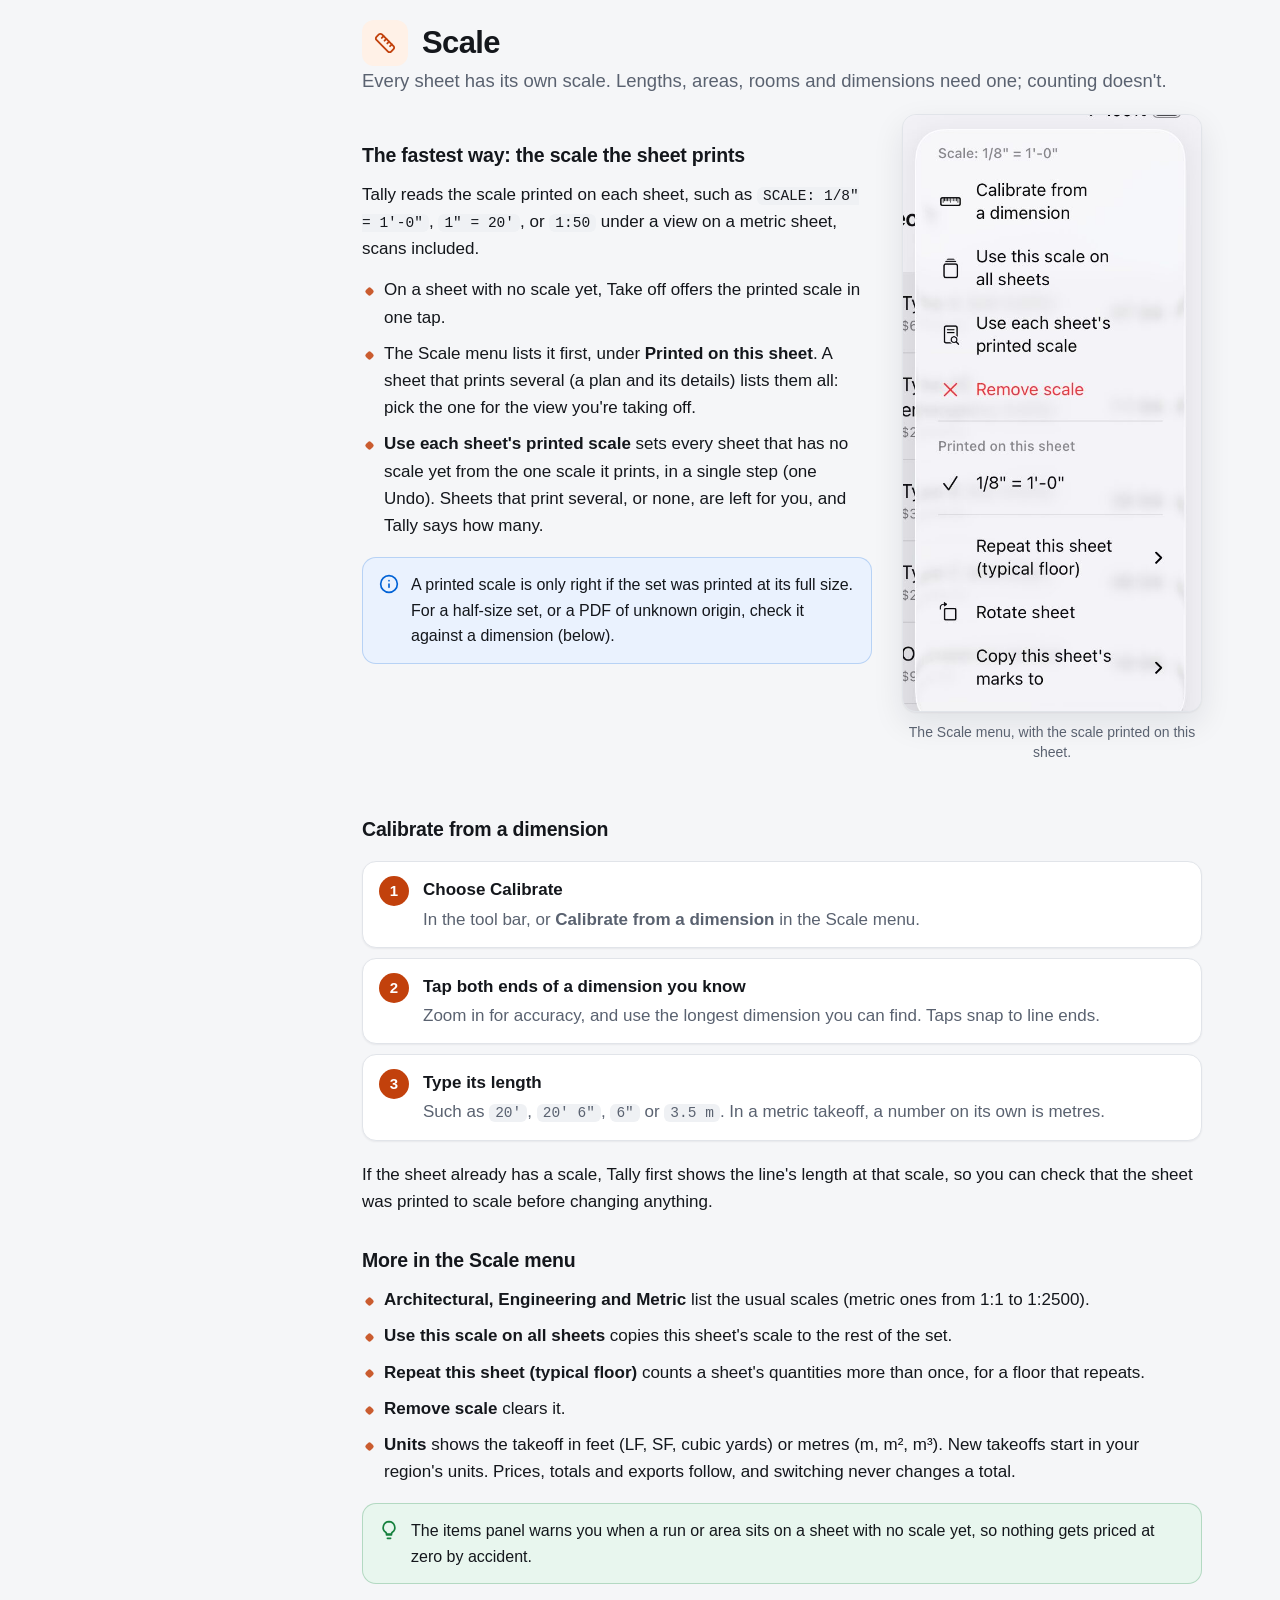
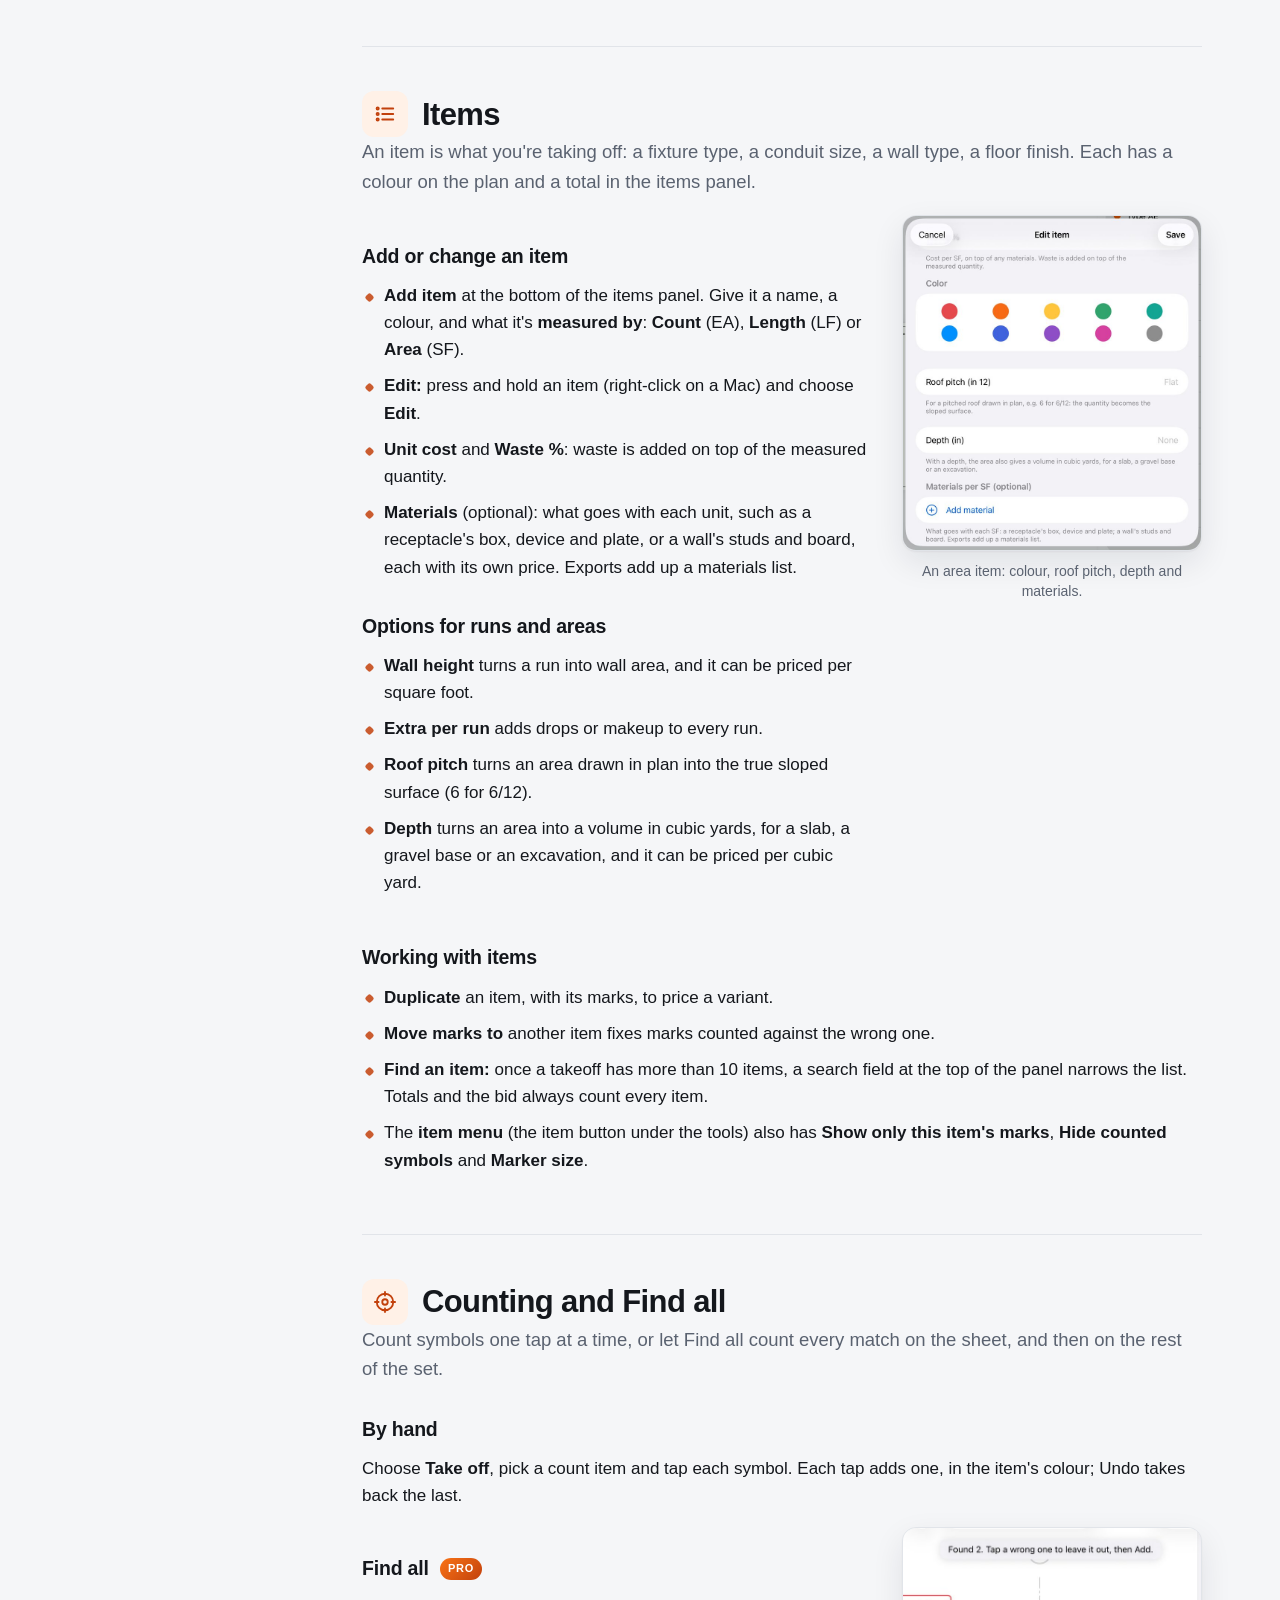
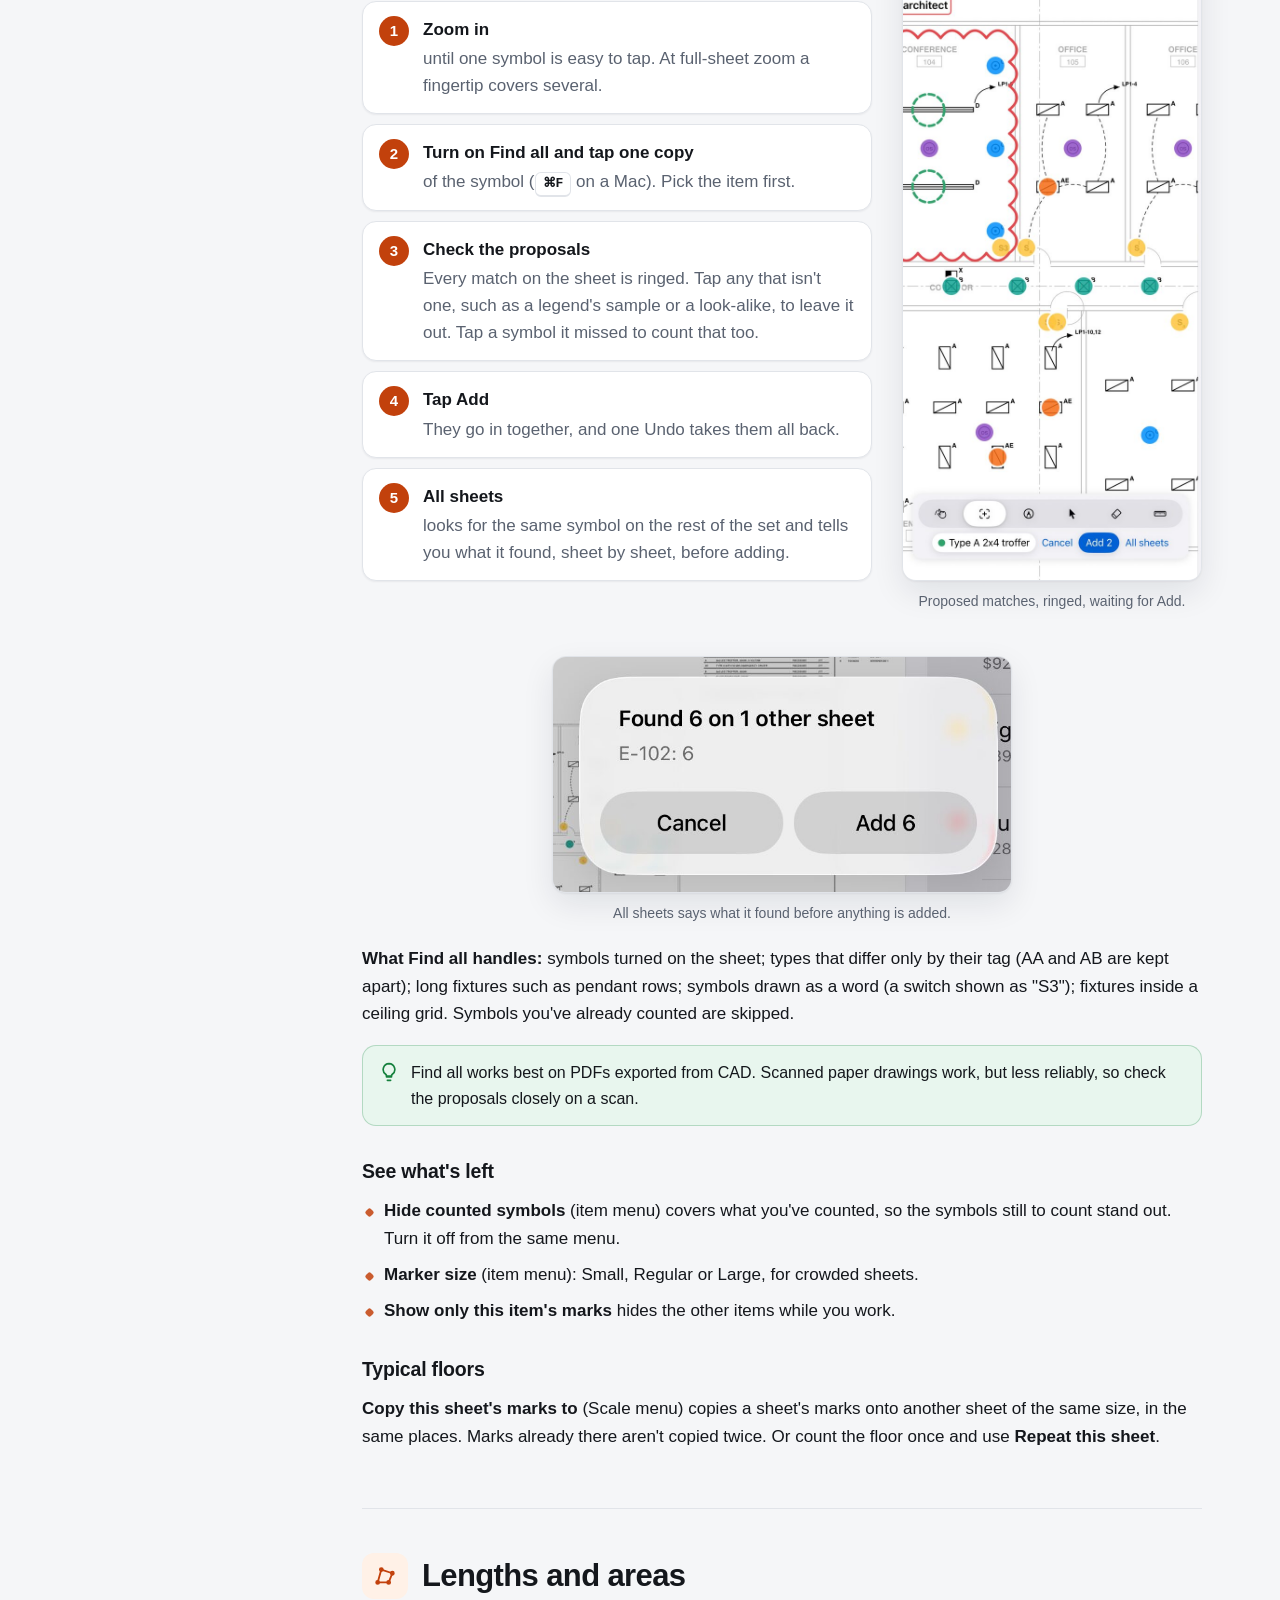
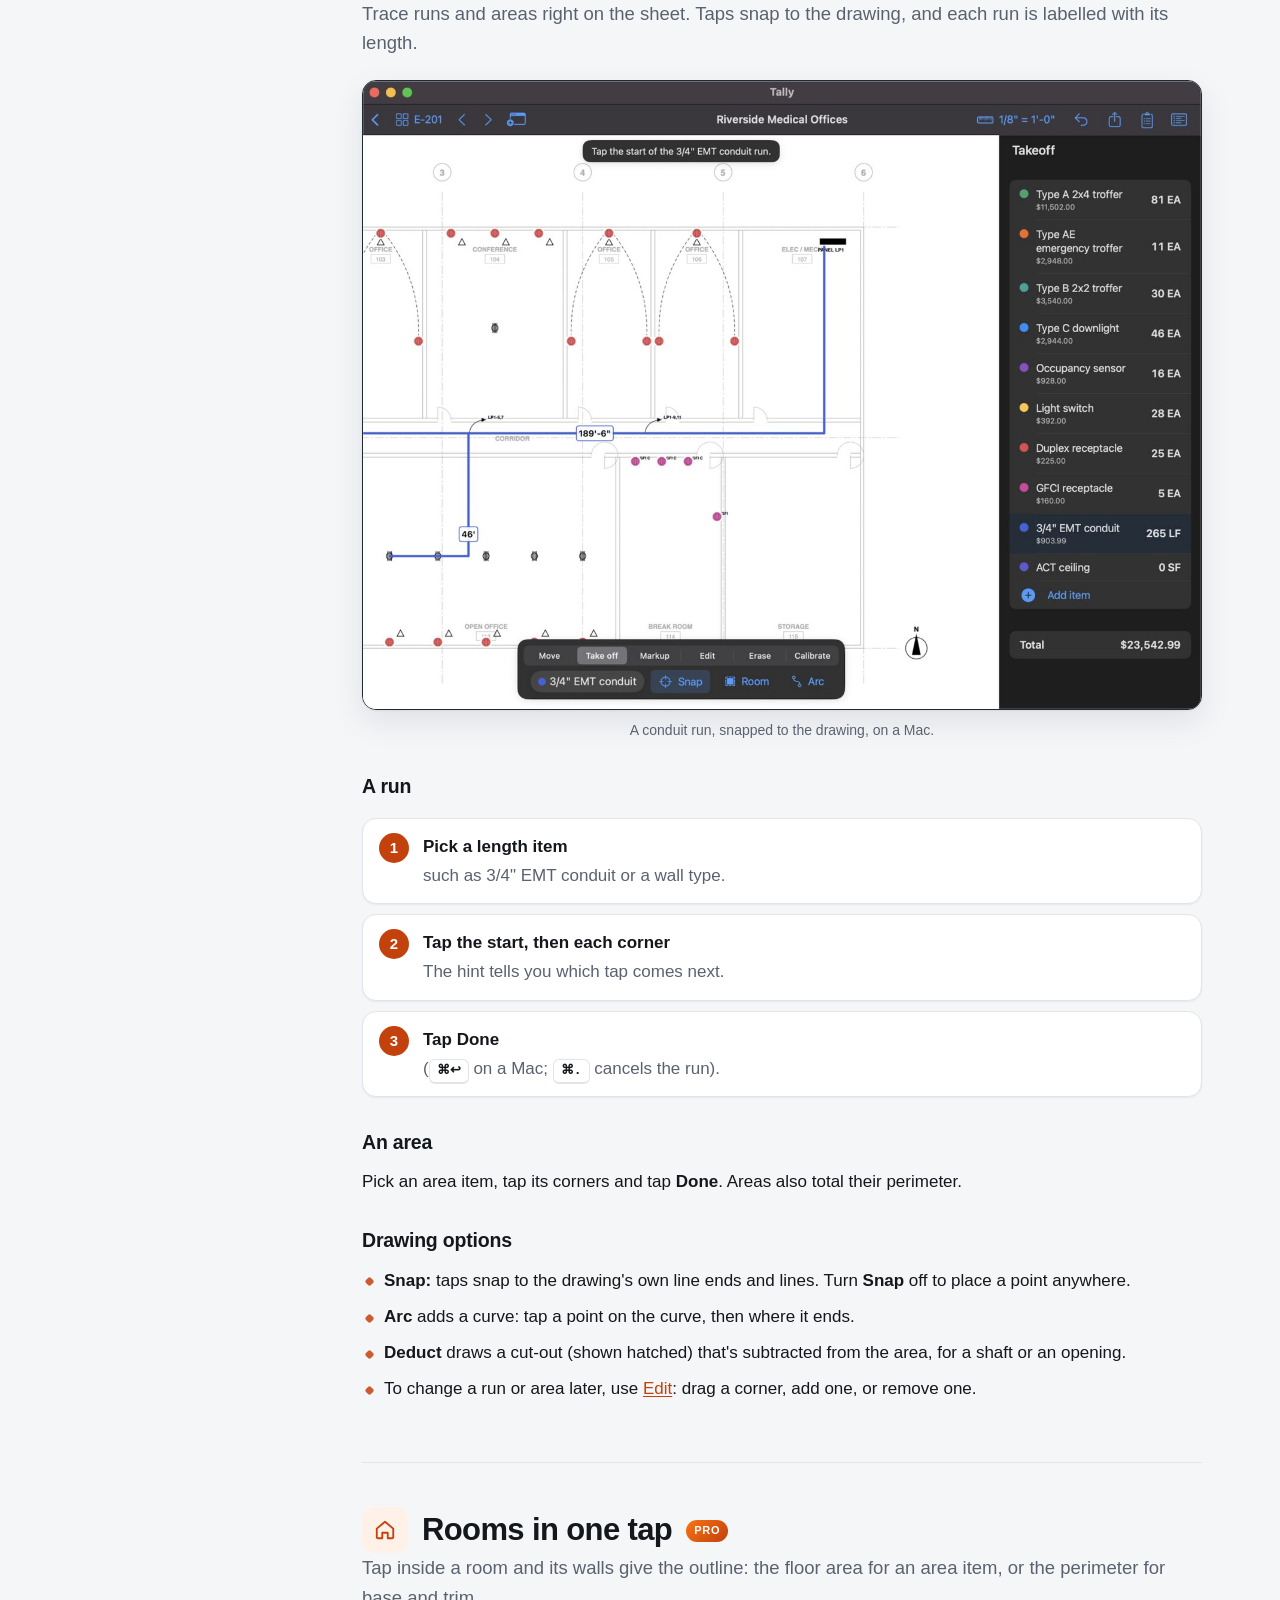
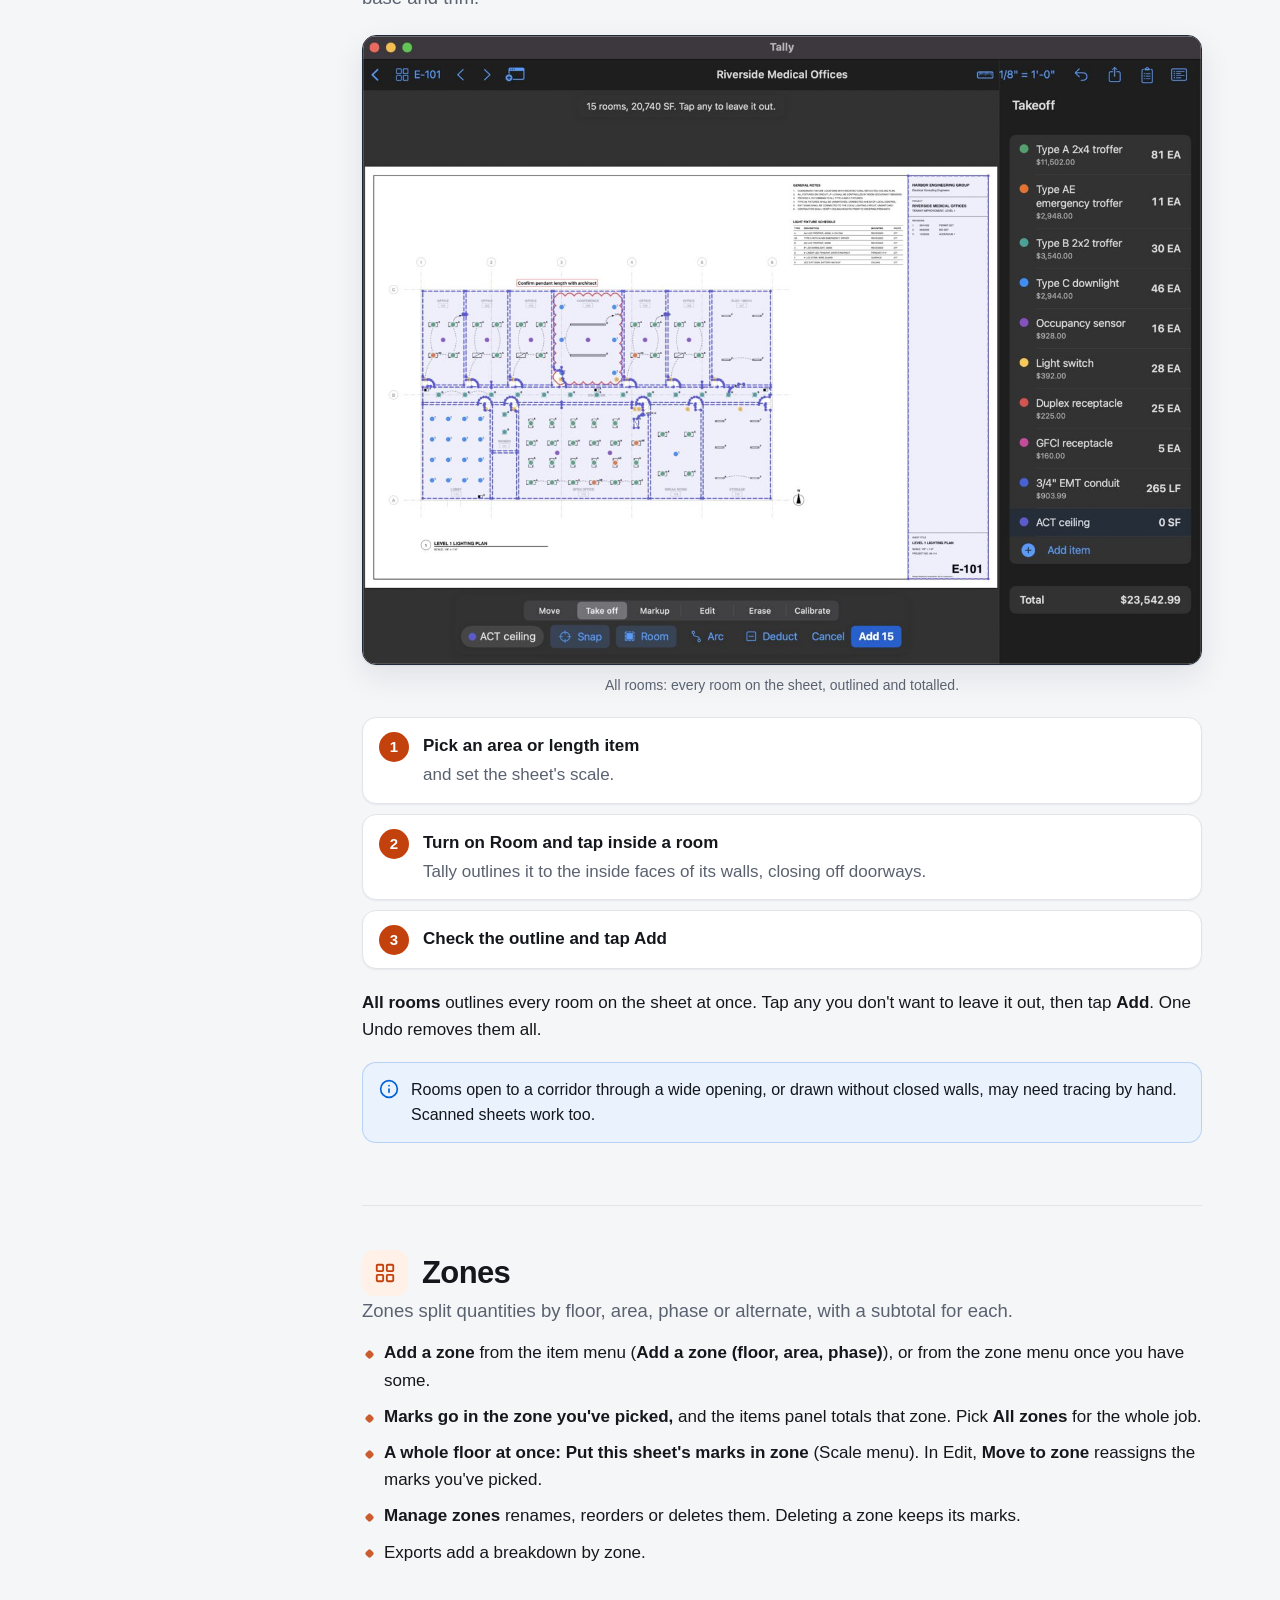
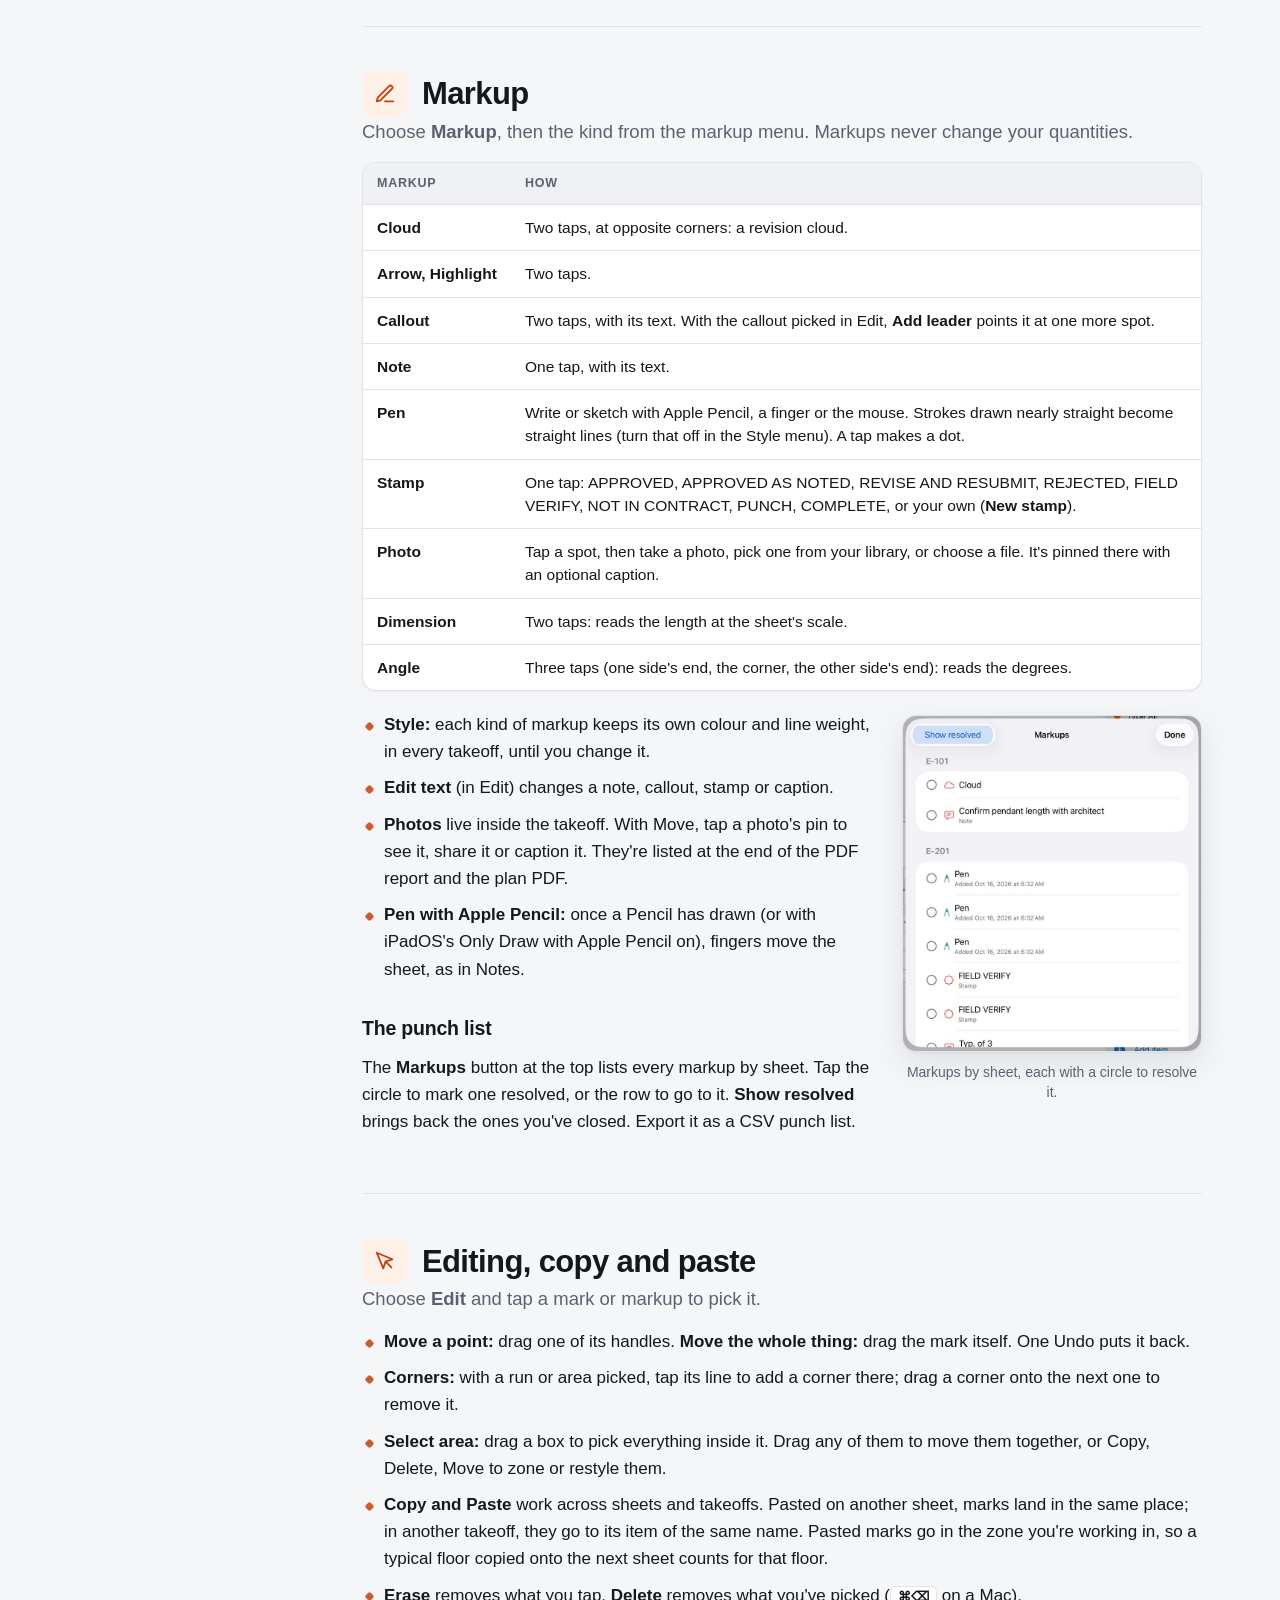
==== commit 682ba96a: "Support site redesign: full user guide with screenshots, searchable FAQ, privacy policy updated for " ====
--- a/guide.html
+++ b/guide.html
@@ -3,111 +3,602 @@
 <head>
 <meta charset="utf-8">
 <meta name="viewport" content="width=device-width, initial-scale=1">
-<title>Construction Takeoff - Tally: User guide</title>
-<meta name="description" content="How to count, measure, mark up and price construction plan PDFs with Tally on iPad, iPhone and Mac.">
+<title>User Guide · Construction Takeoff - Tally</title>
+<meta name="description" content="How to count, measure, mark up and price construction plan PDFs with Tally on iPad, iPhone and Mac, step by step.">
+<meta name="theme-color" content="#0b1a30">
 <link rel="stylesheet" href="style.css">
 <link rel="icon" href="icon.png">
+<link rel="apple-touch-icon" href="icon.png">
 </head>
 <body>
-<main>
-<header><img src="icon.png" alt=""><h1>Construction Takeoff - Tally</h1></header>
-<nav><a href="./">Support</a><a href="guide.html">User guide</a><a href="privacy.html">Privacy Policy</a></nav>
-
-<p>Tally counts, measures and marks up construction plan PDFs on iPad, iPhone and Mac. This guide follows the app's tool bar from left to right: <strong>Move</strong>, <strong>Take off</strong>, <strong>Markup</strong>, <strong>Edit</strong>, <strong>Erase</strong> and <strong>Calibrate</strong>. Features marked <em>Pro</em> need Tally Pro.</p>
-
-<p class="toc"><a href="#plans">Plans and sheets</a> · <a href="#scale">Scale</a> · <a href="#count">Counting</a> · <a href="#measure">Lengths and areas</a> · <a href="#zones">Zones</a> · <a href="#markup">Markup</a> · <a href="#edit">Editing</a> · <a href="#bid">Pricing and the bid</a> · <a href="#export">Exports</a> · <a href="#revisions">Revised sets</a> · <a href="#mac">iPad and Mac</a></p>
-
-<h2 id="plans">Plans and sheets</h2>
-<ul>
-<li><strong>Import:</strong> tap <strong>+</strong> in the library and pick a plan set PDF, or a photo or scan of a sheet (JPEG, PNG, HEIC). You can also open a PDF in Tally from Files, Mail or the share sheet, or drop it on the library. Pick a starter item list (electrical, drywall and framing, flooring, roofing, plumbing, HVAC, concrete, painting) or start blank.</li>
-<li><strong>Sheets:</strong> the sheet button at the top left (it shows the sheet number, such as E-101) opens every sheet as a thumbnail. Sheet numbers are read from the title blocks. Use the arrows (⌘← and ⌘→ on a Mac) to step through the set.</li>
-<li><strong>Search:</strong> type in the sheet browser to find a sheet by number, or any text on the plans: a fixture tag, a room name, a note. A result opens its sheet zoomed to the text. Scanned sheets (even with a page number stamped on them) have no text to search at first, so Tally reads them the first time you search (a few seconds a sheet) and keeps what it read.</li>
-<li><strong>Rotate sheet</strong> (scale menu, ⌘R) turns a sheet that's stored sideways. The plan file isn't changed.</li>
-</ul>
-
-<h2 id="scale">Scale</h2>
-<ul>
-<li>Pick the sheet's scale from the scale menu (architectural or engineering), or choose <strong>Calibrate</strong>, tap the two ends of a dimension you know and type its length, such as <code>20'</code>, <code>20' 6"</code> or <code>3.5 m</code>. Use the longest dimension you can find.</li>
-<li>With a scale set, calibrating again first shows the line's length at the current scale, so you can check that a sheet was printed to scale.</li>
-<li><strong>Use this scale on all sheets</strong> copies it to the rest of the set. <strong>Repeat this sheet</strong> counts a typical floor more than once.</li>
-</ul>
-
-<h2 id="count">Counting</h2>
-<ul>
-<li>Choose <strong>Take off</strong>, pick an item from the item menu, and tap each symbol.</li>
-<li><strong>Find all</strong> (<em>Pro</em>): zoom in until a symbol is easy to tap, turn on Find all and tap one copy. Every match on the sheet is ringed for you to check; tap <strong>Add</strong>. Then <strong>All sheets</strong> looks for the same symbol on the rest of the set.</li>
-<li><strong>Hide counted symbols</strong> (item menu) covers what you've counted, so what's left stands out. <strong>Marker size</strong> makes markers smaller on a crowded sheet.</li>
-<li><strong>Show only this item's marks</strong> (item menu) hides the other items while you work.</li>
-</ul>
-
-<h2 id="measure">Lengths and areas</h2>
-<ul>
-<li>For a length item, tap along the run and tap <strong>Done</strong>. For an area, tap its corners and tap <strong>Done</strong>. Taps snap to the drawing's own lines (<strong>Snap</strong> turns this off).</li>
-<li><strong>Arc</strong> adds a curve: tap a point on the curve, then where it ends. <strong>Deduct</strong> draws a cut-out that is subtracted from the area.</li>
-<li><strong>Room</strong> (<em>Pro</em>): tap inside a room and its walls give the area, or the perimeter for base and trim. <strong>All rooms</strong> outlines every room on the sheet; tap any you don't want, then <strong>Add</strong>.</li>
-<li>In an item's settings: a <strong>wall height</strong> turns a run into wall area; a <strong>roof pitch</strong> turns plan area into true roof area; a <strong>depth</strong> turns a slab, base or excavation into cubic yards (and it can be priced per cubic yard); <strong>extra per run</strong> adds drops or makeup to every run.</li>
-</ul>
-
-<h2 id="zones">Zones</h2>
-<ul>
-<li>Zones split quantities by floor, area, phase or alternate. Add one from the item menu (<strong>Add a zone</strong>), or from the zone menu once you have some.</li>
-<li>Marks you add go in the zone you've picked, and the item list totals that zone. Pick <strong>All zones</strong> for the whole job.</li>
-<li><strong>Put this sheet's marks in zone</strong> (scale menu) assigns a whole floor at once; in Edit, <strong>Move to zone</strong> reassigns the marks you've picked. <strong>Manage zones</strong> renames, reorders or deletes them (deleting a zone keeps its marks).</li>
-<li>Exports add a breakdown by zone.</li>
-</ul>
-
-<h2 id="markup">Markup</h2>
-<p>Choose <strong>Markup</strong>, then the type from the markup menu:</p>
-<ul>
-<li><strong>Cloud</strong>, <strong>Arrow</strong>, <strong>Callout</strong>, <strong>Note</strong>, <strong>Highlight</strong>: two taps (a note, one).</li>
-<li><strong>Pen:</strong> write or sketch with Apple Pencil, a finger or the mouse. After an Apple Pencil has drawn (or with iPadOS's Only Draw with Apple Pencil on), fingers move the sheet. Strokes drawn nearly straight become straight lines; turn that off in the Style menu. A tap makes a dot.</li>
-<li><strong>Stamp:</strong> APPROVED, APPROVED AS NOTED, REVISE AND RESUBMIT, REJECTED, FIELD VERIFY, NOT IN CONTRACT, PUNCH and COMPLETE, plus your own (<strong>New stamp</strong> in the stamp menu).</li>
-<li><strong>Photo:</strong> tap a spot, then take a photo, pick one from your library, or choose a photo file (from Files, or the Finder on a Mac). The photo is pinned there with an optional caption. With Move, tap the pin to see the photo, share it or caption it.</li>
-<li><strong>Dimension</strong> reads its length at the sheet's scale; <strong>Angle</strong> (three taps: one side's end, the corner, the other side's end) reads its degrees. Neither adds to your quantities.</li>
-<li><strong>Style:</strong> each markup type keeps its own colour and line weight, for every takeoff, until you change it.</li>
-<li><strong>Markups</strong> (top bar) lists every markup by sheet as a punch list: tap the circle to mark one resolved, or the row to go to it.</li>
-</ul>
-
-<h2 id="edit">Editing</h2>
-<ul>
-<li>Choose <strong>Edit</strong> and tap a mark or markup. Drag a handle to move that point, or drag the mark to move all of it. One Undo puts it back.</li>
-<li><strong>Select area:</strong> drag a box to pick everything inside it, then drag any of them to move them together, or Copy, Delete, Move to zone or restyle them.</li>
-<li><strong>Copy</strong> and <strong>Paste</strong> (⌘C and ⌘V on a Mac; ⌘X cuts, ⌘A picks everything on the sheet) copy marks and markups onto another sheet, in the same place, or into another takeoff (marks go to its item of the same name). Pasted marks go in the zone you're working in, so a typical floor copied onto the next sheet counts for that floor.</li>
-<li>With a callout picked, <strong>Add leader</strong> points it at one more spot. <strong>Edit text</strong> changes a note, callout, stamp or caption.</li>
-<li><strong>Erase</strong> removes what you tap. <strong>Undo</strong> and <strong>Redo</strong> (⌘Z, ⇧⌘Z) step through every change.</li>
-</ul>
-
-<h2 id="bid">Pricing and the bid</h2>
-<ul>
-<li>Give each item a unit cost and waste %. Add <strong>materials</strong> to an item (a receptacle's box, device and plate; a wall's studs and board) and exports add up a materials list.</li>
-<li>Under the total in the item list, <strong>Add overhead, profit and tax</strong> sets contingency, overhead, profit and tax as percentages of the takeoff cost, for the bid total (Return, or Next above the number pad, moves to the next one).</li>
-<li><strong>Duplicate</strong> an item (with its marks) to price a variant; <strong>Move marks to</strong> fixes marks counted against the wrong item.</li>
-</ul>
-
-<h2 id="export">Exports (<em>Pro</em>)</h2>
-<ul>
-<li><strong>Excel workbook</strong> with live totals: change a price or a percentage in Excel and the bid updates. Sheets for materials, zones, sheets and markups.</li>
-<li><strong>CSV</strong> for your estimating software.</li>
-<li><strong>PDF report</strong>: a quantity summary, the bid, every marked-up sheet with its own quantities, and your photos.</li>
-<li><strong>Plan PDF with markups</strong>: the plan set with your marks and markups as standard PDF annotations, for Bluebeam, Acrobat or Preview, followed by your photos.</li>
-<li><strong>Markups as a punch list</strong> (CSV).</li>
-<li>Exports are in the language Tally is in: English or Spanish.</li>
-</ul>
-
-<h2 id="revisions">Revised sets</h2>
-<ul>
-<li>In the library, <strong>Replace with revised set</strong> moves a takeoff onto an addendum or revision. Marks follow their sheets by sheet number, even if sheets were added or reordered. The previous plan and takeoff are kept, with the photos of any sheet the revision drops.</li>
-<li><strong>Compare</strong> overlays a sheet on the version it replaced: removed in red, added in blue.</li>
-</ul>
-
-<h2 id="mac">iPad and Mac</h2>
-<ul>
-<li><strong>Open in New Window</strong> (⌥⌘N, or a sheet's menu in the sheet browser) shows a sheet in a window of its own beside the one you're taking off, with your marks updating live.</li>
-<li>On a Mac: ⌘1 to ⌘6 pick the tools, ⌘F turns on Find all, ⌘+ and ⌘− zoom, ⌘0 fits the sheet.</li>
-<li>Tally Pro bought on one device unlocks it on your others with the same Apple Account.</li>
-</ul>
-
-<footer>Construction Takeoff - Tally</footer>
-</main>
+<a class="skip" href="#guide">Skip to the guide</a>
+<header class="topbar">
+  <div class="topbar-in">
+    <a class="brand" href="./"><img src="icon.png" alt=""><span>Tally</span></a>
+    <nav class="nav" aria-label="Site">
+      <a href="./">Support</a>
+      <a href="guide.html" aria-current="page">User guide</a>
+      <a href="./#faq">FAQ</a>
+      <a href="privacy.html">Privacy</a>
+    </nav>
+  </div>
+</header>
+
+<section class="hero">
+  <div class="hero-in">
+    <span class="eyebrow"><svg class="ic"><use href="icons.svg#book"/></svg>User guide</span>
+    <h1>Everything Tally does, <em>step by step</em></h1>
+    <p class="lead">Count, measure, mark up and price construction plan PDFs on iPad, iPhone and Mac. New to Tally? Start with your first takeoff. Looking for something? Search the guide.</p>
+    <div class="search" role="search">
+      <svg class="ic"><use href="icons.svg#search"/></svg>
+      <input id="guide-search" type="search" placeholder="Search the guide: scale, Find all, Excel, zones…" aria-label="Search the guide" autocomplete="off">
+    </div>
+    <div class="search-status" id="search-status" aria-live="polite"></div>
+    <div class="chips">
+      <a href="#quick-start">First takeoff</a><a href="#scale">Scale</a><a href="#counting">Find all</a><a href="#rooms">Rooms</a><a href="#pricing">Pricing the bid</a><a href="#exports">Exports</a><a href="#icloud">iCloud</a><a href="#shortcuts">Keyboard shortcuts</a>
+    </div>
+  </div>
+</section>
+
+<div class="layout">
+  <aside class="sidebar" aria-label="Contents">
+    <nav class="toc">
+      <div class="toc-group"><h4>Start here</h4>
+        <a href="#quick-start"><svg class="ic"><use href="icons.svg#zap"/></svg>Your first takeoff</a>
+        <a href="#screen"><svg class="ic"><use href="icons.svg#layout"/></svg>Finding your way around</a>
+      </div>
+      <div class="toc-group"><h4>Plans</h4>
+        <a href="#library"><svg class="ic"><use href="icons.svg#folder"/></svg>Library and importing</a>
+        <a href="#sheets"><svg class="ic"><use href="icons.svg#layers"/></svg>Sheets and search</a>
+        <a href="#scale"><svg class="ic"><use href="icons.svg#ruler"/></svg>Scale</a>
+      </div>
+      <div class="toc-group"><h4>Take off</h4>
+        <a href="#items"><svg class="ic"><use href="icons.svg#list"/></svg>Items</a>
+        <a href="#counting"><svg class="ic"><use href="icons.svg#target"/></svg>Counting and Find all</a>
+        <a href="#measure"><svg class="ic"><use href="icons.svg#shape"/></svg>Lengths and areas</a>
+        <a href="#rooms"><svg class="ic"><use href="icons.svg#home"/></svg>Rooms in one tap</a>
+        <a href="#zones"><svg class="ic"><use href="icons.svg#grid"/></svg>Zones</a>
+      </div>
+      <div class="toc-group"><h4>Mark up</h4>
+        <a href="#markup"><svg class="ic"><use href="icons.svg#pen"/></svg>Markup</a>
+        <a href="#editing"><svg class="ic"><use href="icons.svg#pointer"/></svg>Editing, copy and paste</a>
+      </div>
+      <div class="toc-group"><h4>Bid and share</h4>
+        <a href="#pricing"><svg class="ic"><use href="icons.svg#dollar"/></svg>Pricing the bid</a>
+        <a href="#exports"><svg class="ic"><use href="icons.svg#share"/></svg>Exports and printing</a>
+        <a href="#sharing"><svg class="ic"><use href="icons.svg#send"/></svg>Sending a takeoff</a>
+        <a href="#revisions"><svg class="ic"><use href="icons.svg#refresh"/></svg>Revised sets</a>
+      </div>
+      <div class="toc-group"><h4>Devices and account</h4>
+        <a href="#icloud"><svg class="ic"><use href="icons.svg#cloud"/></svg>iCloud</a>
+        <a href="#devices"><svg class="ic"><use href="icons.svg#monitor"/></svg>iPad, Mac and Pencil</a>
+        <a href="#shortcuts"><svg class="ic"><use href="icons.svg#command"/></svg>Keyboard shortcuts</a>
+        <a href="#pro"><svg class="ic"><use href="icons.svg#star"/></svg>Tally Pro</a>
+        <a href="#access"><svg class="ic"><use href="icons.svg#globe"/></svg>Languages and accessibility</a>
+      </div>
+    </nav>
+  </aside>
+
+  <main class="content" id="guide">
+    <details class="mtoc">
+      <summary><svg class="ic"><use href="icons.svg#list"/></svg>Contents</summary>
+      <nav class="toc">
+        <div class="toc-group"><h4>Start here</h4><a href="#quick-start">Your first takeoff</a><a href="#screen">Finding your way around</a></div>
+        <div class="toc-group"><h4>Plans</h4><a href="#library">Library and importing</a><a href="#sheets">Sheets and search</a><a href="#scale">Scale</a></div>
+        <div class="toc-group"><h4>Take off</h4><a href="#items">Items</a><a href="#counting">Counting and Find all</a><a href="#measure">Lengths and areas</a><a href="#rooms">Rooms in one tap</a><a href="#zones">Zones</a></div>
+        <div class="toc-group"><h4>Mark up</h4><a href="#markup">Markup</a><a href="#editing">Editing, copy and paste</a></div>
+        <div class="toc-group"><h4>Bid and share</h4><a href="#pricing">Pricing the bid</a><a href="#exports">Exports and printing</a><a href="#sharing">Sending a takeoff</a><a href="#revisions">Revised sets</a></div>
+        <div class="toc-group"><h4>Devices and account</h4><a href="#icloud">iCloud</a><a href="#devices">iPad, Mac and Pencil</a><a href="#shortcuts">Keyboard shortcuts</a><a href="#pro">Tally Pro</a><a href="#access">Languages and accessibility</a></div>
+      </nav>
+    </details>
+
+    <div class="empty" id="no-results" hidden>Nothing in the guide matches that. Try another word, or <a href="./#faq">look in the questions</a>.</div>
+
+    <!-- Quick start -->
+    <section class="g-section" id="quick-start" data-k="start begin tutorial first new import">
+      <div class="sec-head"><span class="tile"><svg class="ic"><use href="icons.svg#zap"/></svg></span><h2>Your first takeoff</h2></div>
+      <p class="sec-intro">From a plan set PDF to priced quantities in seven steps. No plans at hand? Tap <span class="ui">Try the sample plan</span> in an empty library and follow along on a real electrical sheet.</p>
+      <ol class="steps">
+        <li><b>Import your plans</b><span>In the library, tap <span class="ui">+</span>, choose the starter list for your trade (or Blank), then pick the plan set PDF. A photo or scan of a single sheet works too.</span></li>
+        <li><b>Set the scale</b><span>Most sheets print their scale, and Tally offers it in one tap when you start taking off. You can also pick it from the scale button at the top, or calibrate from any dimension. <a href="#scale">More on scale</a></span></li>
+        <li><b>Pick an item</b><span>Choose <span class="ui">Take off</span> in the tool bar, then tap an item in the items panel (or pick one from the item button under the tools). Add your own with <span class="ui">Add item</span>.</span></li>
+        <li><b>Count</b><span>Tap each symbol. Or zoom in, turn on <span class="ui">Find all</span> and tap one: every match on the sheet is proposed for you to check and add. <a href="#counting">How Find all works</a></span></li>
+        <li><b>Measure</b><span>For a length, tap along the run and tap <span class="ui">Done</span>. For an area, tap its corners and tap <span class="ui">Done</span>. Taps snap to the drawing's lines. <a href="#measure">Lengths and areas</a></span></li>
+        <li><b>Price it</b><span>Give each item a unit cost and waste, then add overhead, profit and tax under the total. <a href="#pricing">Pricing the bid</a></span></li>
+        <li><b>Export or share</b><span>The export button at the top sends an Excel workbook, a CSV, a PDF report or the marked-up plans. <a href="#exports">Exports</a></span></li>
+      </ol>
+      <div class="note tip"><svg class="ic"><use href="icons.svg#bulb"/></svg><p>Every change can be undone. <span class="ui">Undo</span> sits at the top of the screen (<kbd>⌘Z</kbd> on a Mac), and a whole Find all or a whole sheet of rooms comes off in one Undo.</p></div>
+    </section>
+
+    <!-- The screen -->
+    <section class="g-section" id="screen" data-k="toolbar tool bar buttons layout interface move take off markup edit erase calibrate more menu iphone">
+      <div class="sec-head"><span class="tile"><svg class="ic"><use href="icons.svg#layout"/></svg></span><h2>Finding your way around</h2></div>
+      <p class="sec-intro">A takeoff opens on one sheet of the set, with the tools along the bottom and your items on the right. Hover a number to find it on the screen.</p>
+      <div class="screenmap">
+        <div class="map">
+          <img src="img/screen-ipad.jpg" width="1000" height="1439" alt="Tally on iPad: a sheet with counted fixtures, the tool bar at the bottom and the items panel on the right" loading="lazy">
+          <span class="pin" data-pin="1" style="left:3.8%;top:5.1%">1</span>
+          <span class="pin" data-pin="2" style="left:14.2%;top:5.1%">2</span>
+          <span class="pin" data-pin="3" style="left:36.5%;top:5.1%">3</span>
+          <span class="pin" data-pin="4" style="left:60.4%;top:5.1%">4</span>
+          <span class="pin" data-pin="5" style="left:74%;top:5.1%">5</span>
+          <span class="pin" data-pin="6" style="left:80.6%;top:5.1%">6</span>
+          <span class="pin" data-pin="7" style="left:87.3%;top:5.1%">7</span>
+          <span class="pin" data-pin="8" style="left:94.2%;top:5.1%">8</span>
+          <span class="pin" data-pin="9" style="left:9%;top:10%">9</span>
+          <span class="pin" data-pin="10" style="left:30%;top:86.4%">10</span>
+          <span class="pin" data-pin="11" style="left:5.5%;top:94.2%">11</span>
+          <span class="pin" data-pin="12" style="left:88%;top:10%">12</span>
+          <span class="pin" data-pin="13" style="left:64.5%;top:85.4%">13</span>
+        </div>
+        <ol class="legend">
+          <li data-pin="1"><span><b>Back</b> to the library of takeoffs.</span></li>
+          <li data-pin="2"><span><b>Sheets.</b> Shows the sheet's number; tap for every sheet as a thumbnail, with search. The arrows beside it step through the set.</span></li>
+          <li data-pin="3"><span><b>Open in New Window</b> (iPad and Mac): a second sheet beside this one.</span></li>
+          <li data-pin="4"><span><b>Scale.</b> The sheet's scale; tap for the Scale menu.</span></li>
+          <li data-pin="5"><span><b>Undo</b>, with Redo beside it once you've undone something.</span></li>
+          <li data-pin="6"><span><b>Export</b> and print: Excel, CSV, PDF report, plan PDF, punch list, takeoff file.</span></li>
+          <li data-pin="7"><span><b>Markups</b>: every cloud, note and stamp as a punch list.</span></li>
+          <li data-pin="8"><span><b>Items panel</b>: show or hide it.</span></li>
+          <li data-pin="9"><span><b>Hint</b>: says what your next tap will do, and what just happened.</span></li>
+          <li data-pin="10"><span><b>Tools</b>: Move, Take off, Markup, Edit, Erase, Calibrate.</span></li>
+          <li data-pin="11"><span><b>Tool options</b>: they change with the tool. In Take off: the item (tap for the item menu), Find all and All sheets, or Snap, Room, Arc and Deduct for runs and areas.</span></li>
+          <li data-pin="12"><span><b>Items</b> and their totals. Tap one to take it off; press and hold for Edit, Duplicate and Move marks to.</span></li>
+          <li data-pin="13"><span><b>Total and bid</b>: the cost, overhead, profit and tax, and prices from a spreadsheet.</span></li>
+        </ol>
+      </div>
+
+      <h3>The six tools</h3>
+      <div class="table-wrap"><table>
+        <thead><tr><th>Tool</th><th>What it's for</th><th>Mac</th></tr></thead>
+        <tbody>
+          <tr><td>Move</td><td>Pan and zoom. Tap a photo pin to see the photo, or a sheet number written on the plan to open that sheet.</td><td><kbd>⌘1</kbd></td></tr>
+          <tr><td>Take off</td><td>Count, measure runs and areas, Find all and Room, with the item you've picked.</td><td><kbd>⌘2</kbd></td></tr>
+          <tr><td>Markup</td><td>Clouds, arrows, callouts, notes, highlights, pen, stamps, photos, dimensions and angles.</td><td><kbd>⌘3</kbd></td></tr>
+          <tr><td>Edit</td><td>Pick marks and markups to move, reshape, copy, restyle or delete them.</td><td><kbd>⌘4</kbd></td></tr>
+          <tr><td>Erase</td><td>Removes the mark or markup you tap.</td><td><kbd>⌘5</kbd></td></tr>
+          <tr><td>Calibrate</td><td>Sets the sheet's scale from a dimension you know.</td><td><kbd>⌘6</kbd></td></tr>
+        </tbody>
+      </table></div>
+
+      <div class="split narrow-fig">
+        <div>
+          <h3>On iPhone</h3>
+          <p>Everything is there, in a bar sized for one hand. To keep <span class="ui">Undo</span> in the bar, Redo, Items, Export, Markups, Compare and Help sit in the <span class="ui">More</span> menu (the <span class="ui">…</span> button).</p>
+          <p>Pinch to zoom in before tapping small symbols. Find all asks you to when a fingertip would cover several.</p>
+          <div class="note"><svg class="ic"><use href="icons.svg#info"/></svg><p>As each mark goes in, the iPhone gives a light tap you can feel, so you can keep your eyes on the sheet.</p></div>
+        </div>
+        <figure class="shot"><a class="zoom" href="img/iphone.jpg"><img src="img/iphone.jpg" width="600" height="1304" alt="Tally on iPhone with counted fixtures on a sheet" loading="lazy"></a><figcaption>Tally on iPhone.</figcaption></figure>
+      </div>
+    </section>
+
+    <!-- Library -->
+    <section class="g-section" id="library" data-k="import pdf open folders search rename delete recover recently deleted starter list template trade sample files drag drop picture photo image heic">
+      <div class="sec-head"><span class="tile"><svg class="ic"><use href="icons.svg#folder"/></svg></span><h2>Library and importing</h2></div>
+      <p class="sec-intro">The library holds your takeoffs. Each one is a plan set with its items, marks, markups, photos and prices.</p>
+
+      <h3>Import a plan set</h3>
+      <ol class="steps">
+        <li><b>Tap + in the library</b><span>On a Mac, click <span class="ui">+</span> in the window's tool bar.</span></li>
+        <li><b>Choose what to start with</b><span>A starter list of items for your trade (Electrical, Drywall and framing, Flooring, Roofing, Plumbing, HVAC, Concrete, Painting) or Blank. Or choose <span class="ui">Start with the items of</span> an earlier takeoff: its items, prices, waste and materials come along, without its marks.</span></li>
+        <li><b>Pick the file</b><span>A plan set PDF of any size (hundreds of sheets are fine), or a photo or scan of a sheet (JPEG, PNG or HEIC). A takeoff file sent by someone else opens here too.</span></li>
+      </ol>
+      <figure class="shot"><a class="zoom" href="img/library.jpg"><img src="img/library.jpg" width="1100" height="765" alt="The library with the import menu open, listing starter lists by trade and earlier takeoffs" loading="lazy"></a><figcaption>Starting a takeoff: a starter list by trade, or the items of an earlier takeoff.</figcaption></figure>
+      <p><b>Other ways in:</b> open a PDF in Tally from Files, Mail or any app's share sheet, or drag it onto the library on an iPad or a Mac. Tally keeps its own copy; your original file isn't changed.</p>
+
+      <h3>Keep the library tidy</h3>
+      <ul>
+        <li><b>Search</b> by name with the search field at the top.</li>
+        <li><b>Folders:</b> press and hold a takeoff (right-click on a Mac) and choose <span class="ui">Move to folder</span>, to file jobs by client or year.</li>
+        <li><b>Rename</b> a takeoff from the same menu.</li>
+      </ul>
+
+      <h3>Recently Deleted</h3>
+      <p>A takeoff you delete is kept for 30 days on that device. Open <span class="ui">Recently Deleted</span> at the bottom of the library and tap <span class="ui">Recover</span>, or <span class="ui">Delete for good</span> to remove it now.</p>
+      <div class="note"><svg class="ic"><use href="icons.svg#info"/></svg><p>If a takeoff was made by a newer version of Tally (on another of your devices, say) or its file was damaged, it stays in the library and says why when you open it. Updating Tally from the App Store opens it.</p></div>
+    </section>
+
+    <!-- Sheets -->
+    <section class="g-section" id="sheets" data-k="sheet browser thumbnails sheet number title block search text find rotate window links reference detail scan ocr">
+      <div class="sec-head"><span class="tile"><svg class="ic"><use href="icons.svg#layers"/></svg></span><h2>Sheets and search</h2></div>
+      <p class="sec-intro">Tally reads each sheet's number from its title block, so you can find E-101 the way you would in a paper set.</p>
+      <ul>
+        <li><b>Every sheet at once:</b> tap the sheet button at the top left (it shows the sheet number, such as E-101) for a thumbnail of every sheet. Tap one to open it.</li>
+        <li><b>Step through the set</b> with the arrows beside the sheet button (<kbd>⌘←</kbd> and <kbd>⌘→</kbd> on a Mac).</li>
+        <li><b>Sheet numbers</b> are read from the title block, including scanned sheets (read with text recognition) and numbers such as A-201.A.</li>
+        <li><b>Search the plans:</b> type in the sheet browser to find a sheet by number, or any text on the plans: a fixture tag, a room name, a note. A result opens its sheet zoomed to the text, highlighted.</li>
+        <li><b>Scanned sets</b> have no text to search at first, so Tally reads each scanned sheet the first time you search (a few seconds a sheet) and keeps what it read. Later searches are instant.</li>
+        <li><b>Jump along references:</b> with <span class="ui">Move</span>, tap a sheet number written on a plan, such as SEE E-501 or a detail's 3/E-501, to open that sheet.</li>
+        <li><b>Rotate sheet</b> (Scale menu, <kbd>⌘R</kbd>) turns a sheet that's stored sideways, a quarter turn at a time. The plan file isn't changed, and marks stay where they are on the drawing.</li>
+        <li><b>Two sheets side by side</b> (iPad and Mac): <span class="ui">Open in New Window</span> (<kbd>⌥⌘N</kbd>, or press and hold a thumbnail in the sheet browser) shows a sheet in a window of its own, with your marks updating live as you work in the other.</li>
+      </ul>
+    </section>
+
+    <!-- Scale -->
+    <section class="g-section" id="scale" data-k="scale calibrate printed architectural engineering metric 1:50 units feet metres meters dimension half size check typical floor repeat">
+      <div class="sec-head"><span class="tile"><svg class="ic"><use href="icons.svg#ruler"/></svg></span><h2>Scale</h2></div>
+      <p class="sec-intro">Every sheet has its own scale. Lengths, areas, rooms and dimensions need one; counting doesn't.</p>
+      <div class="split">
+        <div>
+          <h3>The fastest way: the scale the sheet prints</h3>
+          <p>Tally reads the scale printed on each sheet, such as <code>SCALE: 1/8" = 1'-0"</code>, <code>1" = 20'</code>, or <code>1:50</code> under a view on a metric sheet, scans included.</p>
+          <ul>
+            <li>On a sheet with no scale yet, Take off offers the printed scale in one tap.</li>
+            <li>The Scale menu lists it first, under <span class="ui">Printed on this sheet</span>. A sheet that prints several (a plan and its details) lists them all: pick the one for the view you're taking off.</li>
+            <li><span class="ui">Use each sheet's printed scale</span> sets every sheet that has no scale yet from the one scale it prints, in a single step (one Undo). Sheets that print several, or none, are left for you, and Tally says how many.</li>
+          </ul>
+          <div class="note"><svg class="ic"><use href="icons.svg#info"/></svg><p>A printed scale is only right if the set was printed at its full size. For a half-size set, or a PDF of unknown origin, check it against a dimension (below).</p></div>
+        </div>
+        <figure class="shot"><a class="zoom" href="img/scale-menu.jpg"><img src="img/scale-menu.jpg" width="520" height="1040" alt="The Scale menu with Calibrate from a dimension, Use this scale on all sheets, Use each sheet's printed scale, and the scale printed on this sheet" loading="lazy"></a><figcaption>The Scale menu, with the scale printed on this sheet.</figcaption></figure>
+      </div>
+
+      <h3>Calibrate from a dimension</h3>
+      <ol class="steps">
+        <li><b>Choose Calibrate</b><span>In the tool bar, or <span class="ui">Calibrate from a dimension</span> in the Scale menu.</span></li>
+        <li><b>Tap both ends of a dimension you know</b><span>Zoom in for accuracy, and use the longest dimension you can find. Taps snap to line ends.</span></li>
+        <li><b>Type its length</b><span>Such as <code>20'</code>, <code>20' 6"</code>, <code>6"</code> or <code>3.5 m</code>. In a metric takeoff, a number on its own is metres.</span></li>
+      </ol>
+      <p>If the sheet already has a scale, Tally first shows the line's length at that scale, so you can check that the sheet was printed to scale before changing anything.</p>
+
+      <h3>More in the Scale menu</h3>
+      <ul>
+        <li><b>Architectural, Engineering and Metric</b> list the usual scales (metric ones from 1:1 to 1:2500).</li>
+        <li><b>Use this scale on all sheets</b> copies this sheet's scale to the rest of the set.</li>
+        <li><b>Repeat this sheet (typical floor)</b> counts a sheet's quantities more than once, for a floor that repeats.</li>
+        <li><b>Remove scale</b> clears it.</li>
+        <li><b>Units</b> shows the takeoff in feet (LF, SF, cubic yards) or metres (m, m², m³). New takeoffs start in your region's units. Prices, totals and exports follow, and switching never changes a total.</li>
+      </ul>
+      <div class="note tip"><svg class="ic"><use href="icons.svg#bulb"/></svg><p>The items panel warns you when a run or area sits on a sheet with no scale yet, so nothing gets priced at zero by accident.</p></div>
+    </section>
+
+    <!-- Items -->
+    <section class="g-section" id="items" data-k="item add edit cost waste color colour materials assembly wall height roof pitch depth volume cubic yards extra per run drops duplicate move marks filter find an item">
+      <div class="sec-head"><span class="tile"><svg class="ic"><use href="icons.svg#list"/></svg></span><h2>Items</h2></div>
+      <p class="sec-intro">An item is what you're taking off: a fixture type, a conduit size, a wall type, a floor finish. Each has a colour on the plan and a total in the items panel.</p>
+      <div class="split">
+        <div>
+          <h3>Add or change an item</h3>
+          <ul>
+            <li><b>Add item</b> at the bottom of the items panel. Give it a name, a colour, and what it's <b>measured by</b>: <b>Count</b> (EA), <b>Length</b> (LF) or <b>Area</b> (SF).</li>
+            <li><b>Edit:</b> press and hold an item (right-click on a Mac) and choose <span class="ui">Edit</span>.</li>
+            <li><b>Unit cost</b> and <b>Waste %</b>: waste is added on top of the measured quantity.</li>
+            <li><b>Materials</b> (optional): what goes with each unit, such as a receptacle's box, device and plate, or a wall's studs and board, each with its own price. Exports add up a materials list.</li>
+          </ul>
+          <h3>Options for runs and areas</h3>
+          <ul>
+            <li><b>Wall height</b> turns a run into wall area, and it can be priced per square foot.</li>
+            <li><b>Extra per run</b> adds drops or makeup to every run.</li>
+            <li><b>Roof pitch</b> turns an area drawn in plan into the true sloped surface (6 for 6/12).</li>
+            <li><b>Depth</b> turns an area into a volume in cubic yards, for a slab, a gravel base or an excavation, and it can be priced per cubic yard.</li>
+          </ul>
+        </div>
+        <figure class="shot"><a class="zoom" href="img/item-editor.jpg"><img src="img/item-editor.jpg" width="800" height="898" alt="Editing an area item: colour, roof pitch, depth and materials" loading="lazy"></a><figcaption>An area item: colour, roof pitch, depth and materials.</figcaption></figure>
+      </div>
+      <h3>Working with items</h3>
+      <ul>
+        <li><b>Duplicate</b> an item, with its marks, to price a variant.</li>
+        <li><b>Move marks to</b> another item fixes marks counted against the wrong one.</li>
+        <li><b>Find an item:</b> once a takeoff has more than 10 items, a search field at the top of the panel narrows the list. Totals and the bid always count every item.</li>
+        <li>The <b>item menu</b> (the item button under the tools) also has <span class="ui">Show only this item's marks</span>, <span class="ui">Hide counted symbols</span> and <span class="ui">Marker size</span>.</li>
+      </ul>
+    </section>
+
+    <!-- Counting -->
+    <section class="g-section" id="counting" data-k="count tap find all symbol fixture match all sheets pendant word symbol s3 hide counted marker size legend look-alike pro">
+      <div class="sec-head"><span class="tile"><svg class="ic"><use href="icons.svg#target"/></svg></span><h2>Counting and Find all</h2></div>
+      <p class="sec-intro">Count symbols one tap at a time, or let Find all count every match on the sheet, and then on the rest of the set.</p>
+      <h3>By hand</h3>
+      <p>Choose <span class="ui">Take off</span>, pick a count item and tap each symbol. Each tap adds one, in the item's colour; Undo takes back the last.</p>
+
+      <div class="split">
+        <div>
+          <h3>Find all <span class="pro-badge">PRO</span></h3>
+          <ol class="steps">
+            <li><b>Zoom in</b><span>until one symbol is easy to tap. At full-sheet zoom a fingertip covers several.</span></li>
+            <li><b>Turn on Find all and tap one copy</b><span>of the symbol (<kbd>⌘F</kbd> on a Mac). Pick the item first.</span></li>
+            <li><b>Check the proposals</b><span>Every match on the sheet is ringed. Tap any that isn't one, such as a legend's sample or a look-alike, to leave it out. Tap a symbol it missed to count that too.</span></li>
+            <li><b>Tap Add</b><span>They go in together, and one Undo takes them all back.</span></li>
+            <li><b>All sheets</b><span>looks for the same symbol on the rest of the set and tells you what it found, sheet by sheet, before adding.</span></li>
+          </ol>
+        </div>
+        <figure class="shot"><a class="zoom" href="img/findall.jpg"><img src="img/findall.jpg" width="640" height="1400" alt="Find all proposing two pendant fixture rows, each ringed in green, with Add 2 in the bar" loading="lazy"></a><figcaption>Proposed matches, ringed, waiting for Add.</figcaption></figure>
+      </div>
+      <figure class="shot" style="max-width:460px;margin-inline:auto"><a class="zoom" href="img/allsheets.jpg"><img src="img/allsheets.jpg" width="700" height="360" alt="Found 6 on 1 other sheet, E-102: 6, with Cancel and Add 6" loading="lazy"></a><figcaption>All sheets says what it found before anything is added.</figcaption></figure>
+      <p><b>What Find all handles:</b> symbols turned on the sheet; types that differ only by their tag (AA and AB are kept apart); long fixtures such as pendant rows; symbols drawn as a word (a switch shown as "S3"); fixtures inside a ceiling grid. Symbols you've already counted are skipped.</p>
+      <div class="note tip"><svg class="ic"><use href="icons.svg#bulb"/></svg><p>Find all works best on PDFs exported from CAD. Scanned paper drawings work, but less reliably, so check the proposals closely on a scan.</p></div>
+
+      <h3>See what's left</h3>
+      <ul>
+        <li><b>Hide counted symbols</b> (item menu) covers what you've counted, so the symbols still to count stand out. Turn it off from the same menu.</li>
+        <li><b>Marker size</b> (item menu): Small, Regular or Large, for crowded sheets.</li>
+        <li><b>Show only this item's marks</b> hides the other items while you work.</li>
+      </ul>
+      <h3>Typical floors</h3>
+      <p><span class="ui">Copy this sheet's marks to</span> (Scale menu) copies a sheet's marks onto another sheet of the same size, in the same places. Marks already there aren't copied twice. Or count the floor once and use <span class="ui">Repeat this sheet</span>.</p>
+    </section>
+
+    <!-- Measure -->
+    <section class="g-section" id="measure" data-k="length run area measure trace conduit wall perimeter snap arc curve deduct cutout done cancel">
+      <div class="sec-head"><span class="tile"><svg class="ic"><use href="icons.svg#shape"/></svg></span><h2>Lengths and areas</h2></div>
+      <p class="sec-intro">Trace runs and areas right on the sheet. Taps snap to the drawing, and each run is labelled with its length.</p>
+      <figure class="shot dark"><a class="zoom" href="img/measure-mac.jpg"><img src="img/measure-mac.jpg" width="1400" height="1050" alt="A conduit run traced on the plan in Tally for Mac, labelled 189 feet 6 inches" loading="lazy"></a><figcaption>A conduit run, snapped to the drawing, on a Mac.</figcaption></figure>
+      <h3>A run</h3>
+      <ol class="steps">
+        <li><b>Pick a length item</b><span>such as 3/4" EMT conduit or a wall type.</span></li>
+        <li><b>Tap the start, then each corner</b><span>The hint tells you which tap comes next.</span></li>
+        <li><b>Tap Done</b><span>(<kbd>⌘↩</kbd> on a Mac; <kbd>⌘.</kbd> cancels the run).</span></li>
+      </ol>
+      <h3>An area</h3>
+      <p>Pick an area item, tap its corners and tap <span class="ui">Done</span>. Areas also total their perimeter.</p>
+      <h3>Drawing options</h3>
+      <ul>
+        <li><b>Snap:</b> taps snap to the drawing's own line ends and lines. Turn <span class="ui">Snap</span> off to place a point anywhere.</li>
+        <li><b>Arc</b> adds a curve: tap a point on the curve, then where it ends.</li>
+        <li><b>Deduct</b> draws a cut-out (shown hatched) that's subtracted from the area, for a shaft or an opening.</li>
+        <li>To change a run or area later, use <a href="#editing">Edit</a>: drag a corner, add one, or remove one.</li>
+      </ul>
+    </section>
+
+    <!-- Rooms -->
+    <section class="g-section" id="rooms" data-k="room rooms all rooms one tap walls area perimeter base trim flooring ceiling pro">
+      <div class="sec-head"><span class="tile"><svg class="ic"><use href="icons.svg#home"/></svg></span><h2>Rooms in one tap <span class="pro-badge">PRO</span></h2></div>
+      <p class="sec-intro">Tap inside a room and its walls give the outline: the floor area for an area item, or the perimeter for base and trim.</p>
+      <figure class="shot dark"><a class="zoom" href="img/rooms-mac.jpg"><img src="img/rooms-mac.jpg" width="1400" height="1050" alt="All rooms on a sheet outlined in Tally for Mac: 15 rooms, 20,740 SF" loading="lazy"></a><figcaption>All rooms: every room on the sheet, outlined and totalled.</figcaption></figure>
+      <ol class="steps">
+        <li><b>Pick an area or length item</b><span>and set the sheet's scale.</span></li>
+        <li><b>Turn on Room and tap inside a room</b><span>Tally outlines it to the inside faces of its walls, closing off doorways.</span></li>
+        <li><b>Check the outline and tap Add</b></li>
+      </ol>
+      <p><b>All rooms</b> outlines every room on the sheet at once. Tap any you don't want to leave it out, then tap <span class="ui">Add</span>. One Undo removes them all.</p>
+      <div class="note"><svg class="ic"><use href="icons.svg#info"/></svg><p>Rooms open to a corridor through a wide opening, or drawn without closed walls, may need tracing by hand. Scanned sheets work too.</p></div>
+    </section>
+
+    <!-- Zones -->
+    <section class="g-section" id="zones" data-k="zone zones floor level phase alternate area breakdown subtotal">
+      <div class="sec-head"><span class="tile"><svg class="ic"><use href="icons.svg#grid"/></svg></span><h2>Zones</h2></div>
+      <p class="sec-intro">Zones split quantities by floor, area, phase or alternate, with a subtotal for each.</p>
+      <ul>
+        <li><b>Add a zone</b> from the item menu (<span class="ui">Add a zone (floor, area, phase)</span>), or from the zone menu once you have some.</li>
+        <li><b>Marks go in the zone you've picked,</b> and the items panel totals that zone. Pick <span class="ui">All zones</span> for the whole job.</li>
+        <li><b>A whole floor at once:</b> <span class="ui">Put this sheet's marks in zone</span> (Scale menu). In Edit, <span class="ui">Move to zone</span> reassigns the marks you've picked.</li>
+        <li><b>Manage zones</b> renames, reorders or deletes them. Deleting a zone keeps its marks.</li>
+        <li>Exports add a breakdown by zone.</li>
+      </ul>
+    </section>
+
+    <!-- Markup -->
+    <section class="g-section" id="markup" data-k="markup cloud arrow callout note highlight pen pencil stamp approved photo picture dimension angle style colour line weight punch list resolved">
+      <div class="sec-head"><span class="tile"><svg class="ic"><use href="icons.svg#pen"/></svg></span><h2>Markup</h2></div>
+      <p class="sec-intro">Choose <span class="ui">Markup</span>, then the kind from the markup menu. Markups never change your quantities.</p>
+      <div class="table-wrap"><table>
+        <thead><tr><th>Markup</th><th>How</th></tr></thead>
+        <tbody>
+          <tr><td>Cloud</td><td>Two taps, at opposite corners: a revision cloud.</td></tr>
+          <tr><td>Arrow, Highlight</td><td>Two taps.</td></tr>
+          <tr><td>Callout</td><td>Two taps, with its text. With the callout picked in Edit, <span class="ui">Add leader</span> points it at one more spot.</td></tr>
+          <tr><td>Note</td><td>One tap, with its text.</td></tr>
+          <tr><td>Pen</td><td>Write or sketch with Apple Pencil, a finger or the mouse. Strokes drawn nearly straight become straight lines (turn that off in the Style menu). A tap makes a dot.</td></tr>
+          <tr><td>Stamp</td><td>One tap: APPROVED, APPROVED AS NOTED, REVISE AND RESUBMIT, REJECTED, FIELD VERIFY, NOT IN CONTRACT, PUNCH, COMPLETE, or your own (<span class="ui">New stamp</span>).</td></tr>
+          <tr><td>Photo</td><td>Tap a spot, then take a photo, pick one from your library, or choose a file. It's pinned there with an optional caption.</td></tr>
+          <tr><td>Dimension</td><td>Two taps: reads the length at the sheet's scale.</td></tr>
+          <tr><td>Angle</td><td>Three taps (one side's end, the corner, the other side's end): reads the degrees.</td></tr>
+        </tbody>
+      </table></div>
+      <div class="split">
+        <div>
+          <ul>
+            <li><b>Style:</b> each kind of markup keeps its own colour and line weight, in every takeoff, until you change it.</li>
+            <li><b>Edit text</b> (in Edit) changes a note, callout, stamp or caption.</li>
+            <li><b>Photos</b> live inside the takeoff. With Move, tap a photo's pin to see it, share it or caption it. They're listed at the end of the PDF report and the plan PDF.</li>
+            <li><b>Pen with Apple Pencil:</b> once a Pencil has drawn (or with iPadOS's Only Draw with Apple Pencil on), fingers move the sheet, as in Notes.</li>
+          </ul>
+          <h3>The punch list</h3>
+          <p>The <span class="ui">Markups</span> button at the top lists every markup by sheet. Tap the circle to mark one resolved, or the row to go to it. <span class="ui">Show resolved</span> brings back the ones you've closed. Export it as a CSV punch list.</p>
+        </div>
+        <figure class="shot"><a class="zoom" href="img/markups.jpg"><img src="img/markups.jpg" width="800" height="898" alt="The Markups list: clouds, notes, pen strokes and FIELD VERIFY stamps grouped by sheet, each with a circle to resolve it" loading="lazy"></a><figcaption>Markups by sheet, each with a circle to resolve it.</figcaption></figure>
+      </div>
+    </section>
+
+    <!-- Editing -->
+    <section class="g-section" id="editing" data-k="edit move drag handle corner select area box copy paste cut delete undo redo erase another takeoff">
+      <div class="sec-head"><span class="tile"><svg class="ic"><use href="icons.svg#pointer"/></svg></span><h2>Editing, copy and paste</h2></div>
+      <p class="sec-intro">Choose <span class="ui">Edit</span> and tap a mark or markup to pick it.</p>
+      <ul>
+        <li><b>Move a point:</b> drag one of its handles. <b>Move the whole thing:</b> drag the mark itself. One Undo puts it back.</li>
+        <li><b>Corners:</b> with a run or area picked, tap its line to add a corner there; drag a corner onto the next one to remove it.</li>
+        <li><b>Select area:</b> drag a box to pick everything inside it. Drag any of them to move them together, or Copy, Delete, Move to zone or restyle them.</li>
+        <li><b>Copy and Paste</b> work across sheets and takeoffs. Pasted on another sheet, marks land in the same place; in another takeoff, they go to its item of the same name. Pasted marks go in the zone you're working in, so a typical floor copied onto the next sheet counts for that floor.</li>
+        <li><b>Erase</b> removes what you tap. <b>Delete</b> removes what you've picked (<kbd>⌘⌫</kbd> on a Mac).</li>
+        <li><b>Undo and Redo</b> step through every change (<kbd>⌘Z</kbd>, <kbd>⇧⌘Z</kbd>).</li>
+      </ul>
+      <div class="note"><svg class="ic"><use href="icons.svg#command"/></svg><p>On a Mac, <kbd>⌘C</kbd>, <kbd>⌘V</kbd> and <kbd>⌘X</kbd> work on marks in Edit, and <kbd>⌘A</kbd> picks everything on the sheet.</p></div>
+    </section>
+
+    <!-- Pricing -->
+    <section class="g-section" id="pricing" data-k="price pricing cost bid overhead profit tax contingency fixed amount permit rental allowance spreadsheet supplier price list csv excel markup total">
+      <div class="sec-head"><span class="tile"><svg class="ic"><use href="icons.svg#dollar"/></svg></span><h2>Pricing the bid</h2></div>
+      <p class="sec-intro">Prices live with the items, and the bid adds your markups on top, all updating as you count.</p>
+      <div class="split">
+        <div>
+          <h3>Item prices</h3>
+          <p>Each item has a unit cost and a waste %, plus the price of any materials that go with it. The items panel shows each item's cost and the takeoff total as you work.</p>
+          <h3>Overhead, profit and tax</h3>
+          <ol class="steps">
+            <li><b>Tap Add overhead, profit and tax</b><span>under the total in the items panel.</span></li>
+            <li><b>Enter percentages</b><span>for contingency, overhead, profit and tax. Return (or Next above the number pad) moves to the next one.</span></li>
+            <li><b>Add fixed amounts</b><span>for costs you don't measure, such as a permit or a lift rental. The percentages apply to them too.</span></li>
+          </ol>
+          <p>The bid total appears under the takeoff total, and in every export.</p>
+        </div>
+        <figure class="shot"><a class="zoom" href="img/bid.jpg"><img src="img/bid.jpg" width="800" height="867" alt="The Bid sheet: takeoff cost, fixed amounts, contingency 5%, overhead 10%, profit 12%, tax 8.25% and the bid total" loading="lazy"></a><figcaption>The bid: percentages and fixed amounts on top of the takeoff cost.</figcaption></figure>
+      </div>
+      <h3>Prices from a spreadsheet</h3>
+      <p><span class="ui">Update prices from a spreadsheet</span> (under the total) sets the price of every item and material a price list names, in one step. One Undo puts the old prices back.</p>
+      <ul>
+        <li><b>A supplier's price list:</b> save it as CSV. Tally finds the name column (headed Item, Material, Name or Description) and the price column (headed Unit cost, Price or Cost). Without headings, the first column is the name and the first number after it is the price.</li>
+        <li><b>Your own takeoff:</b> export it as CSV, change the prices in Excel or Numbers, save it as CSV again, and read it back in.</li>
+        <li>Commas, semicolons or tabs, currency signs and thousands separators are all fine. Names match whatever their capitals and spacing, and Tally tells you which names it couldn't find.</li>
+      </ul>
+    </section>
+
+    <!-- Exports -->
+    <section class="g-section" id="exports" data-k="export excel xlsx csv pdf report plan pdf bluebeam acrobat annotations punch list print share mail airdrop files save language pro">
+      <div class="sec-head"><span class="tile"><svg class="ic"><use href="icons.svg#share"/></svg></span><h2>Exports and printing <span class="pro-badge">PRO</span></h2></div>
+      <p class="sec-intro">Tap the export button at the top of the screen and choose what to send.</p>
+      <div class="table-wrap"><table>
+        <thead><tr><th>Export</th><th>What you get</th></tr></thead>
+        <tbody>
+          <tr><td>Excel workbook</td><td>Live totals: change a price or a percentage in Excel and the bid updates. Sheets for materials, zones, sheets and markups.</td></tr>
+          <tr><td>Quantities (CSV)</td><td>Every item's quantity, waste and cost, for Excel or your estimating software.</td></tr>
+          <tr><td>PDF report</td><td>A quantity summary, the bid, every marked-up sheet with its own quantities, and your photos.</td></tr>
+          <tr><td>Plan PDF with markups</td><td>The plan set with your marks and markups as standard PDF annotations that Bluebeam, Acrobat and Preview list and edit, followed by your photos.</td></tr>
+          <tr><td>Markups as a punch list</td><td>A CSV of every markup in sheet order: sheet, type, text, open or resolved, and the date.</td></tr>
+          <tr><td>Takeoff file</td><td>The whole takeoff in one file, for someone else with Tally. <a href="#sharing">Sending a takeoff</a></td></tr>
+          <tr><td>Print</td><td><span class="ui">Print this sheet</span> (the sheet on screen with its marks and quantities) or <span class="ui">Print the report</span>. <kbd>⌘P</kbd> on a Mac.</td></tr>
+        </tbody>
+      </table></div>
+      <div class="split narrow-fig">
+        <div>
+          <p>On iPhone and iPad an export opens the share sheet: send it by Mail or Messages, AirDrop it, or save it to Files. On a Mac you choose where to save it.</p>
+          <p>Exports are written in the language Tally is in, English or Spanish, with your own item names as you typed them.</p>
+          <div class="note tip"><svg class="ic"><use href="icons.svg#bulb"/></svg><p>Need English exports from a phone set to Spanish? Set Tally's own language to English in Settings › Apps › Tally.</p></div>
+        </div>
+        <figure class="shot"><a class="zoom" href="img/share.jpg"><img src="img/share.jpg" width="640" height="640" alt="The share sheet for an exported takeoff spreadsheet, with Copy and Save to Files" loading="lazy"></a><figcaption>An export on iPad goes through the share sheet.</figcaption></figure>
+      </div>
+    </section>
+
+    <!-- Sharing -->
+    <section class="g-section" id="sharing" data-k="send share colleague team takeoff file tallytakeoff airdrop mail open receive replace keep both">
+      <div class="sec-head"><span class="tile"><svg class="ic"><use href="icons.svg#send"/></svg></span><h2>Sending a takeoff</h2></div>
+      <p class="sec-intro">Hand a whole takeoff, with its plans, items, marks, markups and photos, to someone else who uses Tally.</p>
+      <ol class="steps">
+        <li><b>Export › Takeoff file</b><span>Tally packs the takeoff into one file (it ends in .tallytakeoff).</span></li>
+        <li><b>Send it</b><span>by Mail, Messages or AirDrop, or put it in a shared folder.</span></li>
+        <li><b>They open it</b><span>by tapping it, choosing Open in Tally, dropping it on the library or importing it. It becomes a takeoff of their own. Opening one doesn't need Tally Pro.</span></li>
+      </ol>
+      <p>If they already have that takeoff (you sent it before), Tally asks whether to <span class="ui">Replace yours</span> or <span class="ui">Keep both</span>. A replaced copy goes to Recently Deleted, so nothing is lost.</p>
+      <div class="note"><svg class="ic"><use href="icons.svg#info"/></svg><p>Each person works on their own copy; two people can't edit one takeoff at the same time. Your own devices share one copy through <a href="#icloud">iCloud</a>.</p></div>
+    </section>
+
+    <!-- Revisions -->
+    <section class="g-section" id="revisions" data-k="revision revised set addendum replace compare changes red blue overlay">
+      <div class="sec-head"><span class="tile"><svg class="ic"><use href="icons.svg#refresh"/></svg></span><h2>Revised sets</h2></div>
+      <p class="sec-intro">Move a takeoff onto an addendum or revision without starting over.</p>
+      <ol class="steps">
+        <li><b>In the library, press and hold the takeoff</b><span>and choose <span class="ui">Replace with revised set</span>, then pick the new PDF.</span></li>
+        <li><b>Marks follow their sheets by sheet number,</b><span>even if sheets were added or reordered. Tally tells you about marks on any sheet the revision drops.</span></li>
+        <li><b>Compare</b><span>(at the top of the screen; in the More menu on iPhone) overlays a sheet on the version it replaced: removed in red, added in blue.</span></li>
+      </ol>
+      <p>The previous plan and takeoff are kept, with the photos of any sheet the revision drops.</p>
+    </section>
+
+    <!-- iCloud -->
+    <section class="g-section" id="icloud" data-k="icloud sync devices offline keep on this device storage two devices merge">
+      <div class="sec-head"><span class="tile"><svg class="ic"><use href="icons.svg#cloud"/></svg></span><h2>iCloud</h2></div>
+      <p class="sec-intro">Signed in to iCloud, your takeoffs appear on each of your iPhone, iPad and Mac with the same Apple Account.</p>
+      <ul>
+        <li><b>Your own account:</b> takeoffs are kept in your iCloud, not on any server of ours. Plans and photos go with them, so a takeoff works without a connection once it has arrived.</li>
+        <li><b>Live:</b> changes made on one device show up on the others while the takeoff is open.</li>
+        <li><b>Offline:</b> if two devices changed a takeoff while apart, the copies are combined mark by mark, keeping the latest change of each. Something deleted on one stays deleted.</li>
+        <li><b>Big sets</b> take as long as their download to appear on another device. The iCloud button in the library says how many are still downloading.</li>
+        <li><b>One device only:</b> tap the iCloud button and choose <span class="ui">Keep on This Device Only</span>. The takeoffs are copied to the device and stay in iCloud for your other devices. <span class="ui">Keep in iCloud</span> puts them back, combined with the copies there.</li>
+        <li>If another device replaces the plan with a revised set, or deletes the takeoff while you have it open, Tally says so; open the takeoff again to go on.</li>
+      </ul>
+    </section>
+
+    <!-- Devices -->
+    <section class="g-section" id="devices" data-k="ipad mac pencil apple pencil double tap squeeze window windows drag drop keyboard menu help">
+      <div class="sec-head"><span class="tile"><svg class="ic"><use href="icons.svg#monitor"/></svg></span><h2>iPad, Mac and Apple Pencil</h2></div>
+      <p class="sec-intro">One app on every device, with what each does best.</p>
+      <ul>
+        <li><b>Windows:</b> <span class="ui">Open in New Window</span> shows a sheet in a window of its own beside the one you're taking off, with marks updating live. Handy for a schedule sheet next to the plan.</li>
+        <li><b>Drag and drop</b> a PDF onto the library to import it.</li>
+        <li><b>Apple Pencil:</b> a double-tap, or a squeeze of Apple Pencil Pro, does what your Pencil settings say: switch to the eraser and back, or to the last tool you used.</li>
+        <li><b>Pen:</b> after an Apple Pencil has drawn, only the Pencil draws and fingers move the sheet, as in Notes.</li>
+        <li><b>On a Mac,</b> every tool is in the Tools menu, and the Help menu has this guide, support, and your Tally Pro subscription.</li>
+      </ul>
+    </section>
+
+    <!-- Shortcuts -->
+    <section class="g-section" id="shortcuts" data-k="keyboard shortcuts keys command mac">
+      <div class="sec-head"><span class="tile"><svg class="ic"><use href="icons.svg#command"/></svg></span><h2>Keyboard shortcuts</h2></div>
+      <p class="sec-intro">On a Mac, and from a keyboard attached to an iPad.</p>
+      <div class="table-wrap"><table>
+        <thead><tr><th>Keys</th><th>Does</th></tr></thead>
+        <tbody>
+          <tr><td><kbd>⌘1</kbd> … <kbd>⌘6</kbd></td><td>Move, Take off, Markup, Edit, Erase, Calibrate</td></tr>
+          <tr><td><kbd>⌘F</kbd></td><td>Find all</td></tr>
+          <tr><td><kbd>⌘↩</kbd> / <kbd>⌘.</kbd></td><td>Finish / cancel the run or area you're drawing</td></tr>
+          <tr><td><kbd>⌘Z</kbd> / <kbd>⇧⌘Z</kbd></td><td>Undo / Redo</td></tr>
+          <tr><td><kbd>⌘C</kbd> <kbd>⌘X</kbd> <kbd>⌘V</kbd></td><td>Copy, cut, paste marks (in Edit)</td></tr>
+          <tr><td><kbd>⌘A</kbd></td><td>Pick everything on the sheet (in Edit)</td></tr>
+          <tr><td><kbd>⌘⌫</kbd></td><td>Delete what's picked (Mac)</td></tr>
+          <tr><td><kbd>⌘←</kbd> / <kbd>⌘→</kbd></td><td>Previous / next sheet</td></tr>
+          <tr><td><kbd>⌘+</kbd> <kbd>⌘−</kbd> <kbd>⌘0</kbd></td><td>Zoom in, zoom out, fit the sheet</td></tr>
+          <tr><td><kbd>⌘R</kbd></td><td>Rotate the sheet</td></tr>
+          <tr><td><kbd>⌥⌘N</kbd></td><td>Open the sheet in a new window</td></tr>
+          <tr><td><kbd>⌘P</kbd></td><td>Print this sheet</td></tr>
+        </tbody>
+      </table></div>
+    </section>
+
+    <!-- Pro -->
+    <section class="g-section" id="pro" data-k="pro subscription price trial free cancel restore manage purchase monthly yearly">
+      <div class="sec-head"><span class="tile"><svg class="ic"><use href="icons.svg#star"/></svg></span><h2>Tally Pro</h2></div>
+      <p class="sec-intro">Counting and measuring are free. Tally Pro adds what turns a takeoff into a bid.</p>
+      <div class="plans">
+        <div class="plan">
+          <h3>Free</h3>
+          <p class="price">No account, no time limit.</p>
+          <ul>
+            <li><svg class="ic"><use href="icons.svg#check"/></svg>Import and organise plan sets</li>
+            <li><svg class="ic"><use href="icons.svg#check"/></svg>Scales, printed and calibrated</li>
+            <li><svg class="ic"><use href="icons.svg#check"/></svg>Count by hand, runs and areas</li>
+            <li><svg class="ic"><use href="icons.svg#check"/></svg>Zones, markups, photos and the punch list</li>
+            <li><svg class="ic"><use href="icons.svg#check"/></svg>Pricing and the bid</li>
+            <li><svg class="ic"><use href="icons.svg#check"/></svg>Revised sets, Compare and iCloud</li>
+          </ul>
+        </div>
+        <div class="plan pro">
+          <h3>Tally Pro <span class="pro-badge">PRO</span></h3>
+          <p class="price">Monthly or yearly, with a 7-day free trial.</p>
+          <ul>
+            <li><svg class="ic"><use href="icons.svg#star"/></svg>Find all, on a sheet and the whole set</li>
+            <li><svg class="ic"><use href="icons.svg#star"/></svg>Room and All rooms</li>
+            <li><svg class="ic"><use href="icons.svg#star"/></svg>Excel, CSV and the PDF report</li>
+            <li><svg class="ic"><use href="icons.svg#star"/></svg>Plan PDF with markups and the punch list</li>
+            <li><svg class="ic"><use href="icons.svg#star"/></svg>Takeoff files and printing</li>
+          </ul>
+        </div>
+      </div>
+      <ul>
+        <li><b>One subscription, every device:</b> Tally Pro covers your iPhone, iPad and Mac with the same Apple Account.</li>
+        <li><b>Manage or cancel:</b> <span class="ui">Help</span> in the library (the Help menu on a Mac; the More menu in a takeoff on iPhone) › <span class="ui">Manage subscription</span>. Or Settings › your name › Subscriptions. Cancel at least 24 hours before the period ends.</li>
+        <li><b>New device?</b> <span class="ui">Help</span> › <span class="ui">Restore purchases</span>.</li>
+        <li>If you stop subscribing, your takeoffs stay as they are and everything free keeps working.</li>
+      </ul>
+    </section>
+
+    <!-- Access -->
+    <section class="g-section" id="access" data-k="language spanish español accessibility voiceover larger text dark mode">
+      <div class="sec-head"><span class="tile"><svg class="ic"><use href="icons.svg#globe"/></svg></span><h2>Languages and accessibility</h2></div>
+      <ul>
+        <li><b>English and Spanish:</b> Tally follows your device's language. To use another for Tally alone, go to Settings › Apps › Tally › Language.</li>
+        <li><b>VoiceOver</b> reads Tally's buttons and items, and announces each hint, such as how many matches Find all proposed.</li>
+        <li><b>Larger text</b> and <b>dark mode</b> follow your device's settings.</li>
+      </ul>
+      <div class="note"><svg class="ic"><use href="icons.svg#mail"/></svg><p>Something unclear, or missing from this guide? <a class="mail" href="./#contact">Email us</a> and we'll answer, and improve the guide.</p></div>
+    </section>
+  </main>
+</div>
+
+<footer class="site-footer">
+  <div class="in">
+    <a class="brand" href="./"><img src="icon.png" alt=""><span>Construction Takeoff - Tally</span></a>
+    <nav aria-label="Footer"><a href="./">Support</a><a href="guide.html">User guide</a><a href="./#faq">FAQ</a><a href="privacy.html">Privacy Policy</a></nav>
+  </div>
+</footer>
+<button class="totop" type="button" aria-label="Back to top"><svg class="ic"><use href="icons.svg#up"/></svg></button>
+<script src="site.js"></script>
 </body>
 </html>
--- a/style.css
+++ b/style.css
@@ -1,17 +1,292 @@
-:root { --bg: #ffffff; --text: #1d1d1f; --muted: #6e6e73; --accent: #c2410c; --line: #e5e5ea; }
-@media (prefers-color-scheme: dark) { :root { --bg: #111113; --text: #f2f2f7; --muted: #a1a1a6; --accent: #fb923c; --line: #2c2c2e; } }
+/* Tally support site: one stylesheet for the support page, the user guide and the privacy policy. */
+:root {
+  --bg: #f5f6f8; --surface: #ffffff; --surface-2: #eff1f4; --text: #14171c; --muted: #5a6270; --line: #e1e4e9;
+  --accent: #c2410c; --accent-ink: #9a3412; --accent-soft: #fff1e7;
+  --blue: #0062d6; --blue-soft: #eaf2fe; --green: #15803d; --green-soft: #e8f6ee;
+  --shadow-sm: 0 1px 2px rgba(15, 23, 42, .06);
+  --shadow: 0 1px 2px rgba(15, 23, 42, .05), 0 12px 32px rgba(15, 23, 42, .09);
+  --font: -apple-system, BlinkMacSystemFont, "SF Pro Text", "Segoe UI", Roboto, "Helvetica Neue", Arial, sans-serif;
+  --mono: ui-monospace, SFMono-Regular, Menlo, Consolas, monospace;
+  color-scheme: light dark;
+}
+@media (prefers-color-scheme: dark) {
+  :root {
+    --bg: #0a0e15; --surface: #111722; --surface-2: #18202c; --text: #e8ecf2; --muted: #9ba4b2; --line: #243041;
+    --accent: #fb923c; --accent-ink: #fdba74; --accent-soft: rgba(251, 146, 60, .13);
+    --blue: #5aa9ff; --blue-soft: rgba(90, 169, 255, .12); --green: #4ade80; --green-soft: rgba(74, 222, 128, .1);
+    --shadow-sm: 0 1px 2px rgba(0, 0, 0, .4);
+    --shadow: 0 1px 2px rgba(0, 0, 0, .4), 0 12px 32px rgba(0, 0, 0, .35);
+  }
+}
+
 * { box-sizing: border-box; }
-body { margin: 0; background: var(--bg); color: var(--text); font: 17px/1.55 -apple-system, BlinkMacSystemFont, "Segoe UI", Roboto, sans-serif; }
-main { max-width: 720px; margin: 0 auto; padding: 40px 16px 64px; }
-header { display: flex; align-items: center; gap: 14px; margin-bottom: 8px; }
-header img { width: 56px; height: 56px; border-radius: 13px; }
-h1 { font-size: 28px; margin: 0; }
-h2 { font-size: 20px; margin: 32px 0 8px; }
-p, li { color: var(--text); }
-.muted { color: var(--muted); }
-a { color: var(--accent); }
-nav { margin: 8px 0 24px; padding-bottom: 16px; border-bottom: 1px solid var(--line); }
-nav a { margin-right: 18px; }
-footer { margin-top: 48px; padding-top: 16px; border-top: 1px solid var(--line); color: var(--muted); font-size: 14px; }
-.toc { font-size: 15px; color: var(--muted); }
-code { font: 15px ui-monospace, SFMono-Regular, Menlo, monospace; }
+html { -webkit-text-size-adjust: 100%; scroll-behavior: smooth; }
+@media (prefers-reduced-motion: reduce) { html { scroll-behavior: auto; } * { transition: none !important; } }
+body { margin: 0; background: var(--bg); color: var(--text); font: 17px/1.6 var(--font); -webkit-font-smoothing: antialiased; }
+a { color: var(--accent); text-underline-offset: 2px; }
+a:hover { color: var(--accent-ink); }
+img { max-width: 100%; }
+[hidden] { display: none !important; }
+:focus-visible { outline: 3px solid var(--blue); outline-offset: 2px; border-radius: 6px; }
+.ic { width: 20px; height: 20px; flex: none; fill: none; stroke: currentColor; stroke-width: 2; stroke-linecap: round; stroke-linejoin: round; }
+.skip { position: absolute; left: -999px; top: 8px; background: var(--surface); padding: 8px 12px; border-radius: 8px; z-index: 100; }
+.skip:focus { left: 8px; }
+
+/* Top bar */
+.topbar { position: sticky; top: 0; z-index: 50; background: color-mix(in srgb, var(--surface) 85%, transparent);
+  -webkit-backdrop-filter: saturate(1.6) blur(14px); backdrop-filter: saturate(1.6) blur(14px); border-bottom: 1px solid var(--line); }
+.topbar-in { max-width: 1200px; margin: 0 auto; padding: 10px 16px; display: flex; align-items: center; gap: 12px; }
+.brand { display: flex; align-items: center; gap: 10px; font-weight: 700; font-size: 17px; color: var(--text); text-decoration: none; white-space: nowrap; }
+.brand:hover { color: var(--text); }
+.brand img { width: 32px; height: 32px; border-radius: 8px; }
+.nav { margin-left: auto; display: flex; gap: 2px; overflow-x: auto; scrollbar-width: none; }
+.nav::-webkit-scrollbar { display: none; }
+.nav a { padding: 7px 12px; border-radius: 999px; color: var(--muted); text-decoration: none; font-size: 15px; font-weight: 500; white-space: nowrap; }
+.nav a:hover { background: var(--surface-2); color: var(--text); }
+.nav a[aria-current="page"] { background: var(--accent-soft); color: var(--accent-ink); }
+@media (max-width: 600px) { .brand span { display: none; } .nav a { padding: 7px 9px; font-size: 14.5px; } }
+
+/* Hero: a blueprint sheet */
+.hero { position: relative; color: #fff;
+  background:
+    linear-gradient(rgba(140, 180, 255, .09) 1px, transparent 1px) 0 0 / 28px 28px,
+    linear-gradient(90deg, rgba(140, 180, 255, .09) 1px, transparent 1px) 0 0 / 28px 28px,
+    radial-gradient(900px 420px at 85% -10%, rgba(251, 146, 60, .25), transparent 60%),
+    radial-gradient(700px 400px at 0% 110%, rgba(64, 140, 255, .22), transparent 60%),
+    linear-gradient(180deg, #0b1a30, #102a4c); }
+.hero-in { position: relative; max-width: 1200px; margin: 0 auto; padding: 56px 16px 52px; }
+.eyebrow { display: inline-flex; align-items: center; gap: 8px; font-size: 13px; font-weight: 700; letter-spacing: .07em; text-transform: uppercase;
+  color: #fdba74; background: rgba(251, 146, 60, .12); border: 1px solid rgba(251, 146, 60, .3); padding: 5px 11px; border-radius: 999px; }
+.eyebrow .ic { width: 15px; height: 15px; }
+.hero h1 { font-size: clamp(34px, 5.4vw, 56px); line-height: 1.06; letter-spacing: -.025em; margin: 18px 0 14px; max-width: 18ch; }
+.hero h1 em { font-style: normal; color: #fb923c; }
+.lead { font-size: clamp(17px, 2.1vw, 20px); color: #c9d4e5; max-width: 58ch; margin: 0; }
+.actions { display: flex; flex-wrap: wrap; gap: 10px; margin-top: 26px; }
+.btn { display: inline-flex; align-items: center; gap: 9px; padding: 12px 18px; border-radius: 12px; font-weight: 600; font-size: 16px; text-decoration: none; transition: transform .15s, background .15s; }
+.btn:hover { transform: translateY(-1px); }
+.btn-primary { background: #c2410c; color: #fff; box-shadow: 0 8px 24px rgba(194, 65, 12, .35); }
+.btn-primary:hover { background: #ad3a0b; color: #fff; }
+.btn-ghost { background: rgba(255, 255, 255, .08); color: #fff; border: 1px solid rgba(255, 255, 255, .2); }
+.btn-ghost:hover { background: rgba(255, 255, 255, .14); color: #fff; }
+.platforms { display: flex; flex-wrap: wrap; gap: 8px 18px; margin-top: 22px; color: #a9b8ce; font-size: 14.5px; }
+.platforms span { display: inline-flex; align-items: center; gap: 7px; }
+.platforms .ic { width: 16px; height: 16px; color: #4ade80; }
+
+/* The app on a Mac and an iPhone, overlapping the page below */
+.devices { position: relative; z-index: 2; max-width: 1000px; margin: 44px auto -150px; padding-right: 7%; }
+.devices .mac { display: block; border-radius: 12px; border: 1px solid rgba(255, 255, 255, .14); box-shadow: 0 40px 90px rgba(0, 0, 0, .5); width: 100%; height: auto; }
+.devices .phone { position: absolute; right: 0; bottom: -36px; width: 23%; border-radius: 13% / 6%; border: 5px solid #111; background: #000;
+  box-shadow: 0 30px 70px rgba(0, 0, 0, .55), 0 0 0 1px rgba(255, 255, 255, .12); height: auto; }
+.wrap.after-devices { padding-top: 200px; }
+@media (max-width: 700px) { .devices { margin-bottom: -70px; } .wrap.after-devices { padding-top: 100px; } }
+
+/* Page body */
+.wrap { max-width: 1200px; margin: 0 auto; padding: 40px 16px 72px; }
+.narrow { max-width: 860px; }
+.section-title { font-size: clamp(26px, 3.4vw, 34px); letter-spacing: -.02em; line-height: 1.15; margin: 0 0 8px; }
+.section-sub { color: var(--muted); font-size: 18px; margin: 0 0 24px; max-width: 62ch; }
+
+/* Cards */
+.cards { display: grid; grid-template-columns: repeat(auto-fill, minmax(240px, 1fr)); gap: 14px; margin: 18px 0; }
+.card { display: block; background: var(--surface); border: 1px solid var(--line); border-radius: 16px; padding: 20px; box-shadow: var(--shadow-sm);
+  color: var(--text); text-decoration: none; transition: transform .15s, box-shadow .15s, border-color .15s; }
+a.card:hover { transform: translateY(-2px); box-shadow: var(--shadow); border-color: color-mix(in srgb, var(--accent) 35%, var(--line)); color: var(--text); }
+.card h3 { margin: 12px 0 4px; font-size: 17.5px; }
+.card p { margin: 0; color: var(--muted); font-size: 15.5px; line-height: 1.5; }
+.tile { width: 42px; height: 42px; border-radius: 12px; display: grid; place-items: center; background: var(--accent-soft); color: var(--accent); }
+.tile.blue { background: var(--blue-soft); color: var(--blue); }
+.tile.green { background: var(--green-soft); color: var(--green); }
+.tile .ic { width: 22px; height: 22px; }
+.more { display: inline-flex; align-items: center; gap: 6px; margin-top: 10px; font-weight: 600; font-size: 15px; color: var(--accent); }
+.more .ic { width: 16px; height: 16px; }
+
+/* Quick start strip on the support page */
+.quick { counter-reset: q; display: grid; grid-template-columns: repeat(3, minmax(0, 1fr)); gap: 14px; list-style: none; padding: 0; margin: 20px 0 0; }
+.quick li { counter-increment: q; position: relative; background: var(--surface); border: 1px solid var(--line); border-radius: 16px; padding: 18px 18px 18px; box-shadow: var(--shadow-sm); }
+.quick li::before { content: counter(q); display: grid; place-items: center; width: 30px; height: 30px; border-radius: 50%; background: var(--accent); color: #fff; font-weight: 700; font-size: 15px; margin-bottom: 10px; }
+.quick li > b { display: block; margin-bottom: 3px; }
+.quick li > span { color: var(--muted); font-size: 15.5px; line-height: 1.5; display: block; }
+@media (max-width: 820px) { .quick { grid-template-columns: repeat(2, minmax(0, 1fr)); } }
+@media (max-width: 520px) { .quick { grid-template-columns: 1fr; } }
+
+/* Guide layout: contents on the left, sections on the right */
+.layout { max-width: 1200px; margin: 0 auto; padding: 36px 16px 80px; display: grid; grid-template-columns: 250px minmax(0, 1fr); gap: 56px; }
+.sidebar nav { position: sticky; top: 74px; max-height: calc(100vh - 90px); overflow: auto; padding: 4px 8px 24px 0; scrollbar-width: thin; }
+.toc-group { margin-bottom: 18px; }
+.toc-group h4 { font-size: 12px; text-transform: uppercase; letter-spacing: .09em; color: var(--muted); margin: 0 0 6px 10px; }
+.toc a { display: flex; align-items: center; gap: 9px; padding: 6px 10px; border-radius: 9px; color: var(--muted); text-decoration: none; font-size: 15px; line-height: 1.35; }
+.toc a .ic { width: 16px; height: 16px; opacity: .8; }
+.toc a:hover { background: var(--surface-2); color: var(--text); }
+.toc a.active { background: var(--accent-soft); color: var(--accent-ink); font-weight: 600; }
+.toc a.dim { opacity: .35; }
+.mtoc { display: none; margin: 0 0 28px; background: var(--surface); border: 1px solid var(--line); border-radius: 14px; box-shadow: var(--shadow-sm); }
+.mtoc summary { cursor: pointer; padding: 14px 16px; font-weight: 600; list-style: none; display: flex; align-items: center; gap: 10px; }
+.mtoc summary::-webkit-details-marker { display: none; }
+.mtoc summary::after { content: ""; margin-left: auto; width: 8px; height: 8px; border-right: 2px solid var(--muted); border-bottom: 2px solid var(--muted); transform: rotate(45deg); transition: transform .2s; }
+.mtoc[open] summary::after { transform: rotate(-135deg); }
+.mtoc .toc { padding: 0 8px 12px; columns: 2; column-gap: 8px; }
+.mtoc .toc-group { break-inside: avoid; }
+@media (max-width: 980px) { .layout { grid-template-columns: 1fr; gap: 0; padding-top: 24px; } .sidebar { display: none; } .mtoc { display: block; } }
+@media (max-width: 520px) { .mtoc .toc { columns: 1; } }
+
+.content { min-width: 0; max-width: 840px; }
+.g-section { scroll-margin-top: 76px; padding-bottom: 44px; margin-bottom: 44px; border-bottom: 1px solid var(--line); }
+.g-section:last-of-type { border-bottom: 0; }
+.sec-head { display: flex; align-items: center; gap: 14px; }
+.sec-head .tile { width: 46px; height: 46px; }
+.content h2 { font-size: clamp(25px, 3.2vw, 31px); letter-spacing: -.02em; line-height: 1.15; margin: 0; }
+.content h2 a.anchor { color: inherit; text-decoration: none; }
+.sec-intro { font-size: 18.5px; color: var(--muted); margin: 12px 0 22px; }
+.content h3 { font-size: 19.5px; letter-spacing: -.01em; margin: 30px 0 10px; scroll-margin-top: 80px; }
+.content p { margin: 0 0 14px; }
+.content ul { padding-left: 0; list-style: none; margin: 0 0 16px; }
+.content ul > li { position: relative; padding-left: 22px; margin: 0 0 9px; }
+.content ul > li::before { content: ""; position: absolute; left: 4px; top: .7em; width: 7px; height: 7px; border-radius: 2px; background: var(--accent); transform: rotate(45deg); opacity: .85; }
+
+/* Numbered steps */
+ol.steps { counter-reset: s; list-style: none; padding: 0; margin: 16px 0 20px; display: grid; gap: 10px; }
+ol.steps > li { counter-increment: s; position: relative; padding: 14px 16px 14px 60px; background: var(--surface); border: 1px solid var(--line); border-radius: 14px; box-shadow: var(--shadow-sm); }
+ol.steps > li::before { content: counter(s); position: absolute; left: 16px; top: 14px; width: 30px; height: 30px; border-radius: 50%; background: var(--accent); color: #fff; font-weight: 700; font-size: 15px; display: grid; place-items: center; }
+ol.steps > li > b:first-child { display: block; margin-bottom: 2px; }
+ol.steps > li > span { color: var(--muted); }
+
+/* Callouts */
+.note { display: flex; gap: 12px; padding: 14px 16px; border-radius: 14px; margin: 18px 0; background: var(--blue-soft); border: 1px solid color-mix(in srgb, var(--blue) 22%, transparent); font-size: 16px; }
+.note > .ic { margin-top: 2px; color: var(--blue); }
+.note p { margin: 0 0 6px; } .note p:last-child { margin: 0; }
+.note.tip { background: var(--green-soft); border-color: color-mix(in srgb, var(--green) 25%, transparent); }
+.note.tip > .ic { color: var(--green); }
+.note.pro { background: var(--accent-soft); border-color: color-mix(in srgb, var(--accent) 25%, transparent); }
+.note.pro > .ic { color: var(--accent); }
+
+.pro-badge { display: inline-block; font-size: 11px; font-weight: 800; letter-spacing: .07em; padding: 2px 8px; border-radius: 999px; background: linear-gradient(135deg, #f97316, #c2410c); color: #fff; vertical-align: 3px; margin-left: 6px; line-height: 1.6; }
+h2 .pro-badge { vertical-align: 6px; }
+kbd { font: 600 13px/1 var(--mono); padding: 3px 7px 4px; border-radius: 6px; border: 1px solid var(--line); border-bottom-width: 2px; background: var(--surface); color: var(--text); white-space: nowrap; }
+code { font: 14.5px var(--mono); background: var(--surface-2); padding: 1px 6px; border-radius: 6px; }
+.ui { font-weight: 600; }
+
+/* Screenshots */
+figure.shot { margin: 22px 0; }
+figure.shot a { display: block; border-radius: 14px; overflow: hidden; border: 1px solid var(--line); box-shadow: var(--shadow); background: var(--surface-2); cursor: zoom-in; }
+figure.shot img { display: block; width: 100%; height: auto; }
+figure.shot.dark a { border-color: #1f2937; }
+figcaption { font-size: 14px; color: var(--muted); margin-top: 10px; text-align: center; line-height: 1.45; }
+.split { display: grid; grid-template-columns: minmax(0, 1fr) 300px; gap: 30px; align-items: start; }
+.split.narrow-fig { grid-template-columns: minmax(0, 1fr) 250px; }
+.split > figure.shot { margin-top: 4px; position: sticky; top: 84px; }
+@media (max-width: 760px) { .split, .split.narrow-fig { grid-template-columns: 1fr; } .split > figure.shot { position: static; max-width: 340px; margin: 8px auto 20px; } }
+
+/* Screen map: numbered pins on a screenshot */
+.screenmap { display: grid; grid-template-columns: minmax(0, 400px) minmax(0, 1fr); gap: 30px; align-items: start; margin: 8px 0 10px; }
+.map { position: relative; border-radius: 18px; overflow: hidden; border: 1px solid var(--line); box-shadow: var(--shadow); }
+.map img { display: block; width: 100%; height: auto; }
+.pin { position: absolute; transform: translate(-50%, -50%); width: 24px; height: 24px; border-radius: 50%; background: #c2410c; color: #fff;
+  font: 700 12px/24px var(--font); text-align: center; box-shadow: 0 0 0 3px rgba(255, 255, 255, .95), 0 3px 10px rgba(0, 0, 0, .35); transition: transform .15s; }
+.pin.on { transform: translate(-50%, -50%) scale(1.35); background: #0062d6; }
+.legend { list-style: none; padding: 0; margin: 0; display: grid; gap: 4px; counter-reset: l; }
+.legend li { counter-increment: l; display: grid; grid-template-columns: 26px 1fr; gap: 10px; padding: 7px 8px; border-radius: 10px; font-size: 16px; line-height: 1.45; }
+.legend li::before { content: counter(l); width: 24px; height: 24px; border-radius: 50%; background: #c2410c; color: #fff; font-weight: 700; font-size: 12px; display: grid; place-items: center; margin-top: 1px; }
+.legend li:hover, .legend li.on { background: var(--surface-2); }
+.legend b { font-weight: 600; }
+@media (max-width: 760px) { .screenmap { grid-template-columns: 1fr; } .map { max-width: 400px; margin: 0 auto; } }
+
+/* Tables */
+.table-wrap { overflow-x: auto; border: 1px solid var(--line); border-radius: 14px; background: var(--surface); margin: 16px 0 20px; box-shadow: var(--shadow-sm); }
+table { border-collapse: collapse; width: 100%; font-size: 15.5px; line-height: 1.5; }
+th, td { text-align: left; padding: 11px 14px; border-bottom: 1px solid var(--line); vertical-align: top; }
+th { font-size: 12.5px; text-transform: uppercase; letter-spacing: .06em; color: var(--muted); background: var(--surface-2); font-weight: 700; }
+tr:last-child td { border-bottom: 0; }
+td:first-child { font-weight: 600; white-space: nowrap; }
+
+
+/* Free and Pro */
+.plans { display: grid; grid-template-columns: 1fr 1fr; gap: 14px; margin: 18px 0; }
+.plan { background: var(--surface); border: 1px solid var(--line); border-radius: 16px; padding: 20px; box-shadow: var(--shadow-sm); }
+.plan.pro { border-color: color-mix(in srgb, var(--accent) 45%, var(--line)); background: linear-gradient(180deg, var(--accent-soft), var(--surface) 60%); }
+.plan h3 { margin: 0 0 4px !important; display: flex; align-items: center; gap: 8px; }
+.plan .price { color: var(--muted); font-size: 15px; margin: 0 0 12px; }
+.plan ul { margin: 0; }
+.plan ul > li::before { content: none; }
+.plan ul > li { padding-left: 26px; }
+.plan ul > li .ic { position: absolute; left: 0; top: 4px; width: 17px; height: 17px; color: var(--green); }
+.plan.pro ul > li .ic { color: var(--accent); }
+@media (max-width: 640px) { .plans { grid-template-columns: 1fr; } }
+
+/* Search */
+.search { position: relative; max-width: 600px; margin-top: 26px; }
+.search input { width: 100%; padding: 15px 16px 15px 50px; border-radius: 14px; border: 1px solid rgba(255, 255, 255, .22); background: rgba(255, 255, 255, .09);
+  color: #fff; font: 17px var(--font); -webkit-appearance: none; appearance: none; }
+.search input::placeholder { color: #9fb0c8; }
+.search input:focus { outline: none; border-color: #fb923c; background: rgba(255, 255, 255, .13); box-shadow: 0 0 0 4px rgba(251, 146, 60, .25); }
+.search > .ic { position: absolute; left: 17px; top: 50%; transform: translateY(-50%); color: #9fb0c8; }
+.search-status { color: #c9d4e5; font-size: 14.5px; margin-top: 10px; min-height: 22px; }
+.search-status a { color: #fdba74; }
+.chips { display: flex; flex-wrap: wrap; gap: 8px; margin-top: 14px; }
+.chips a { padding: 6px 12px; border-radius: 999px; background: rgba(255, 255, 255, .08); border: 1px solid rgba(255, 255, 255, .16); color: #e2e8f0; text-decoration: none; font-size: 14px; }
+.chips a:hover { background: rgba(255, 255, 255, .16); color: #fff; }
+::highlight(hit) { background: #fde68a; color: #111; }
+.empty { text-align: center; color: var(--muted); padding: 40px 16px; background: var(--surface); border: 1px dashed var(--line); border-radius: 16px; }
+
+/* FAQ */
+.faq-layout { display: grid; grid-template-columns: 220px minmax(0, 1fr); gap: 48px; }
+.faq-nav { position: sticky; top: 80px; align-self: start; }
+.faq-nav a { display: flex; align-items: center; gap: 9px; padding: 7px 10px; border-radius: 9px; color: var(--muted); text-decoration: none; font-size: 15px; }
+.faq-nav a:hover { background: var(--surface-2); color: var(--text); }
+.faq-nav .ic { width: 16px; height: 16px; }
+@media (max-width: 900px) { .faq-layout { grid-template-columns: 1fr; gap: 0; } .faq-nav { position: static; display: flex; flex-wrap: wrap; gap: 6px; margin-bottom: 16px; }
+  .faq-nav a { background: var(--surface); border: 1px solid var(--line); border-radius: 999px; padding: 6px 12px; font-size: 14px; } }
+.faq-group { scroll-margin-top: 80px; margin-bottom: 34px; }
+.faq-group > h3 { display: flex; align-items: center; gap: 12px; font-size: 21px; margin: 0 0 12px; }
+.faq-group > h3 .tile { width: 36px; height: 36px; border-radius: 10px; }
+.faq-group > h3 .tile .ic { width: 19px; height: 19px; }
+details.qa { background: var(--surface); border: 1px solid var(--line); border-radius: 14px; margin: 0 0 10px; box-shadow: var(--shadow-sm); scroll-margin-top: 84px; transition: border-color .15s; }
+details.qa[open] { border-color: color-mix(in srgb, var(--accent) 35%, var(--line)); }
+details.qa summary { list-style: none; cursor: pointer; padding: 16px 52px 16px 18px; font-weight: 600; position: relative; line-height: 1.45; }
+details.qa summary::-webkit-details-marker { display: none; }
+details.qa summary::after { content: ""; position: absolute; right: 21px; top: 50%; width: 9px; height: 9px; border-right: 2px solid var(--muted); border-bottom: 2px solid var(--muted); transform: translateY(-70%) rotate(45deg); transition: transform .2s; }
+details.qa[open] summary::after { transform: translateY(-25%) rotate(-135deg); }
+details.qa .a { padding: 0 18px 16px; }
+details.qa .a p { margin: 0 0 10px; } details.qa .a p:last-child { margin: 0; }
+details.qa .a ul { margin: 0 0 10px; }
+
+/* Contact */
+.contact { display: grid; grid-template-columns: auto 1fr auto; gap: 18px; align-items: center; background: var(--surface); border: 1px solid var(--line); border-radius: 18px; padding: 22px; box-shadow: var(--shadow); }
+.contact h3 { margin: 0 0 4px; font-size: 20px; }
+.contact p { margin: 0; color: var(--muted); }
+.contact .tile { width: 52px; height: 52px; border-radius: 14px; }
+@media (max-width: 680px) { .contact { grid-template-columns: 1fr; } }
+
+/* Privacy */
+.doc { background: var(--surface); border: 1px solid var(--line); border-radius: 18px; padding: clamp(20px, 4vw, 40px); box-shadow: var(--shadow-sm); }
+.doc h2 { font-size: 21px; margin: 28px 0 8px; }
+.doc ul { padding-left: 0; list-style: none; }
+.doc ul > li { position: relative; padding-left: 26px; margin: 0 0 12px; }
+.doc ul > li .ic { position: absolute; left: 0; top: 4px; width: 17px; height: 17px; color: var(--green); }
+
+/* Footer, back to top, image viewer */
+.site-footer { border-top: 1px solid var(--line); background: var(--surface); }
+.site-footer .in { max-width: 1200px; margin: 0 auto; padding: 28px 16px 36px; display: flex; flex-wrap: wrap; gap: 14px 28px; align-items: center; color: var(--muted); font-size: 15px; }
+.site-footer .brand { font-size: 16px; }
+.site-footer nav { display: flex; flex-wrap: wrap; gap: 6px 18px; margin-left: auto; }
+.site-footer nav a { color: var(--muted); text-decoration: none; }
+.site-footer nav a:hover { color: var(--text); }
+.totop { position: fixed; right: 18px; bottom: 18px; width: 46px; height: 46px; border-radius: 50%; border: 1px solid var(--line); background: var(--surface); color: var(--text);
+  box-shadow: var(--shadow); display: grid; place-items: center; cursor: pointer; opacity: 0; pointer-events: none; transform: translateY(8px); transition: opacity .2s, transform .2s; z-index: 40; }
+.totop.show { opacity: 1; pointer-events: auto; transform: none; }
+dialog.viewer { padding: 0; border: 0; background: transparent; max-width: 96vw; max-height: 94vh; overflow: visible; }
+dialog.viewer::backdrop { background: rgba(5, 10, 20, .85); }
+dialog.viewer img { display: block; max-width: 96vw; max-height: 94vh; width: auto; height: auto; border-radius: 12px; box-shadow: 0 30px 80px rgba(0, 0, 0, .6); cursor: zoom-out; }
+
+@media print {
+  .topbar, .sidebar, .mtoc, .totop, .search, .chips, .site-footer nav { display: none !important; }
+  .hero { background: none; color: #000; } .hero .lead, .eyebrow { color: #333; }
+  .layout { display: block; } .g-section { break-inside: avoid-page; }
+}
+
+/* Search on a light page (the questions) */
+.search input.light { background: var(--surface); color: var(--text); border: 1px solid var(--line); box-shadow: var(--shadow-sm); }
+.search input.light::placeholder { color: var(--muted); }
+.search input.light:focus { border-color: var(--accent); background: var(--surface); box-shadow: 0 0 0 4px var(--accent-soft); }
+.search input.light ~ .ic, .search:has(input.light) > .ic { color: var(--muted); }
+.search-status.light { color: var(--muted); }
+.search-status.light a { color: var(--accent); }
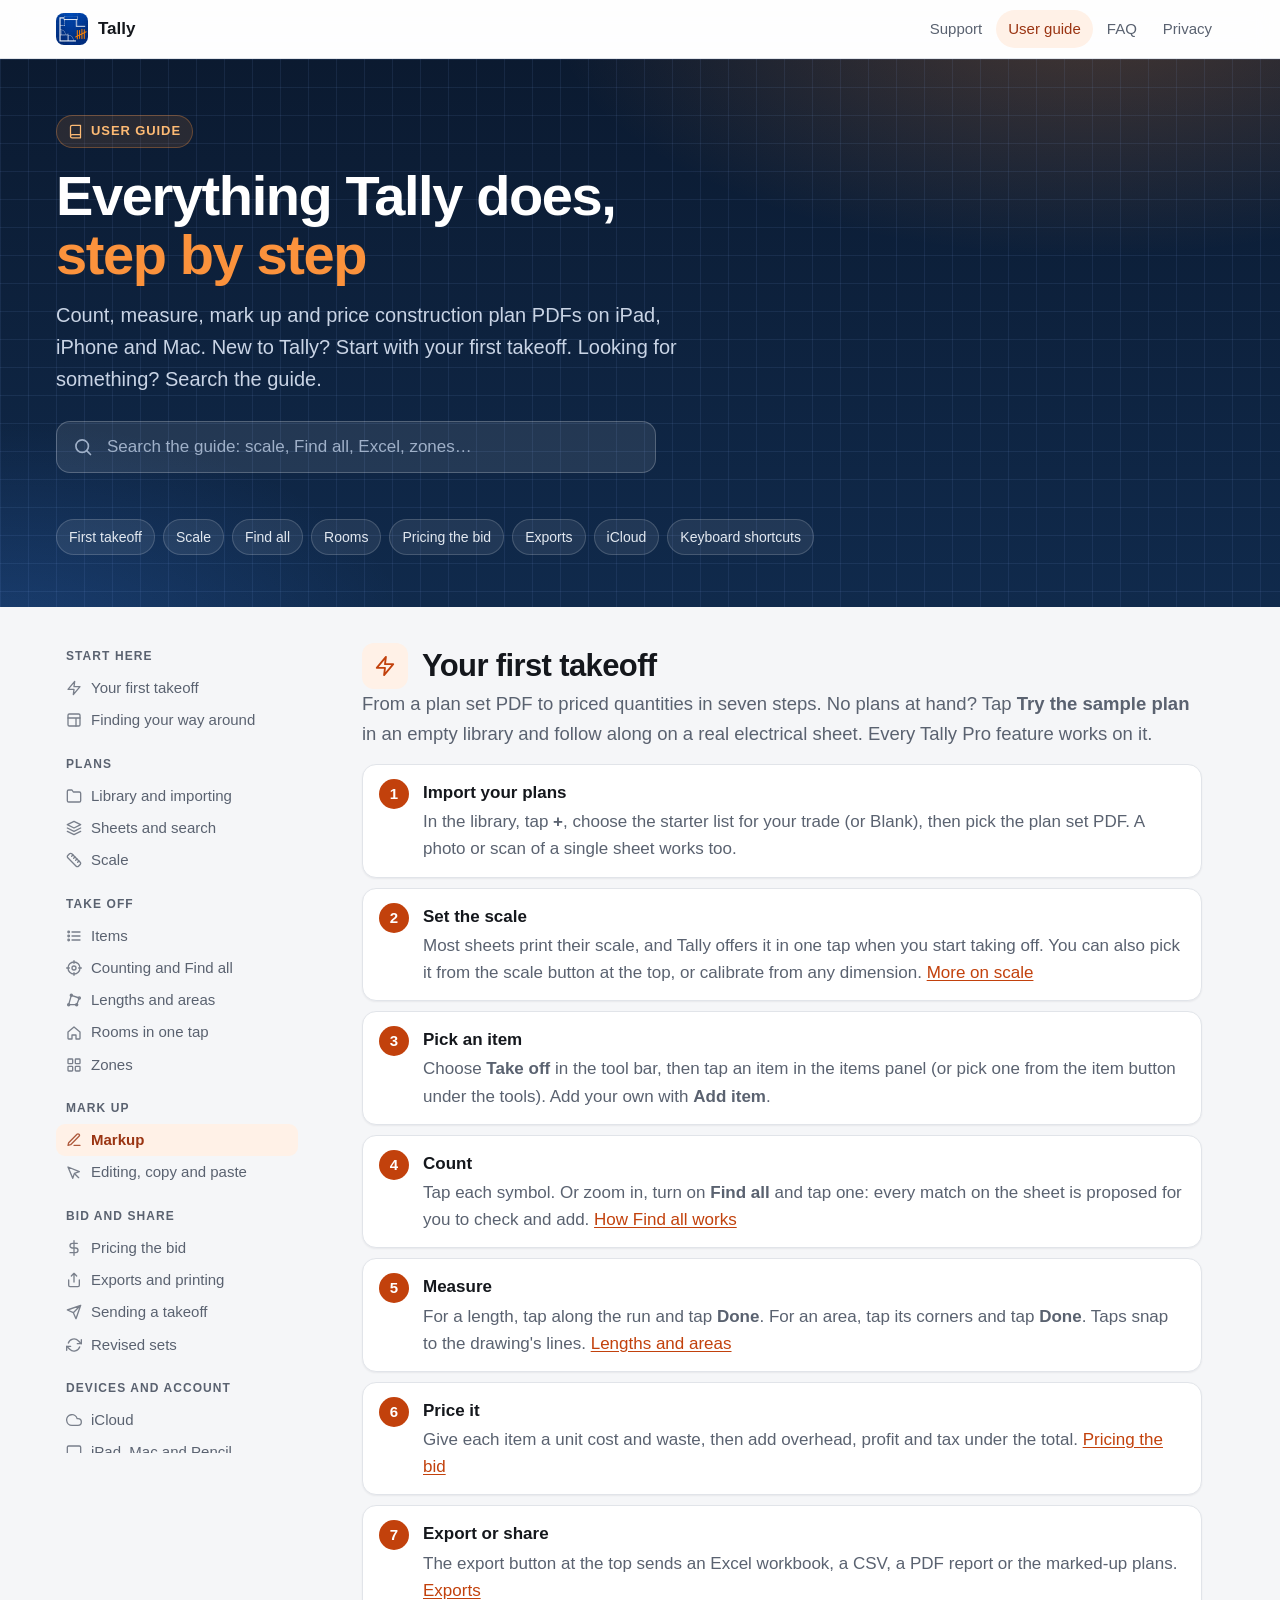
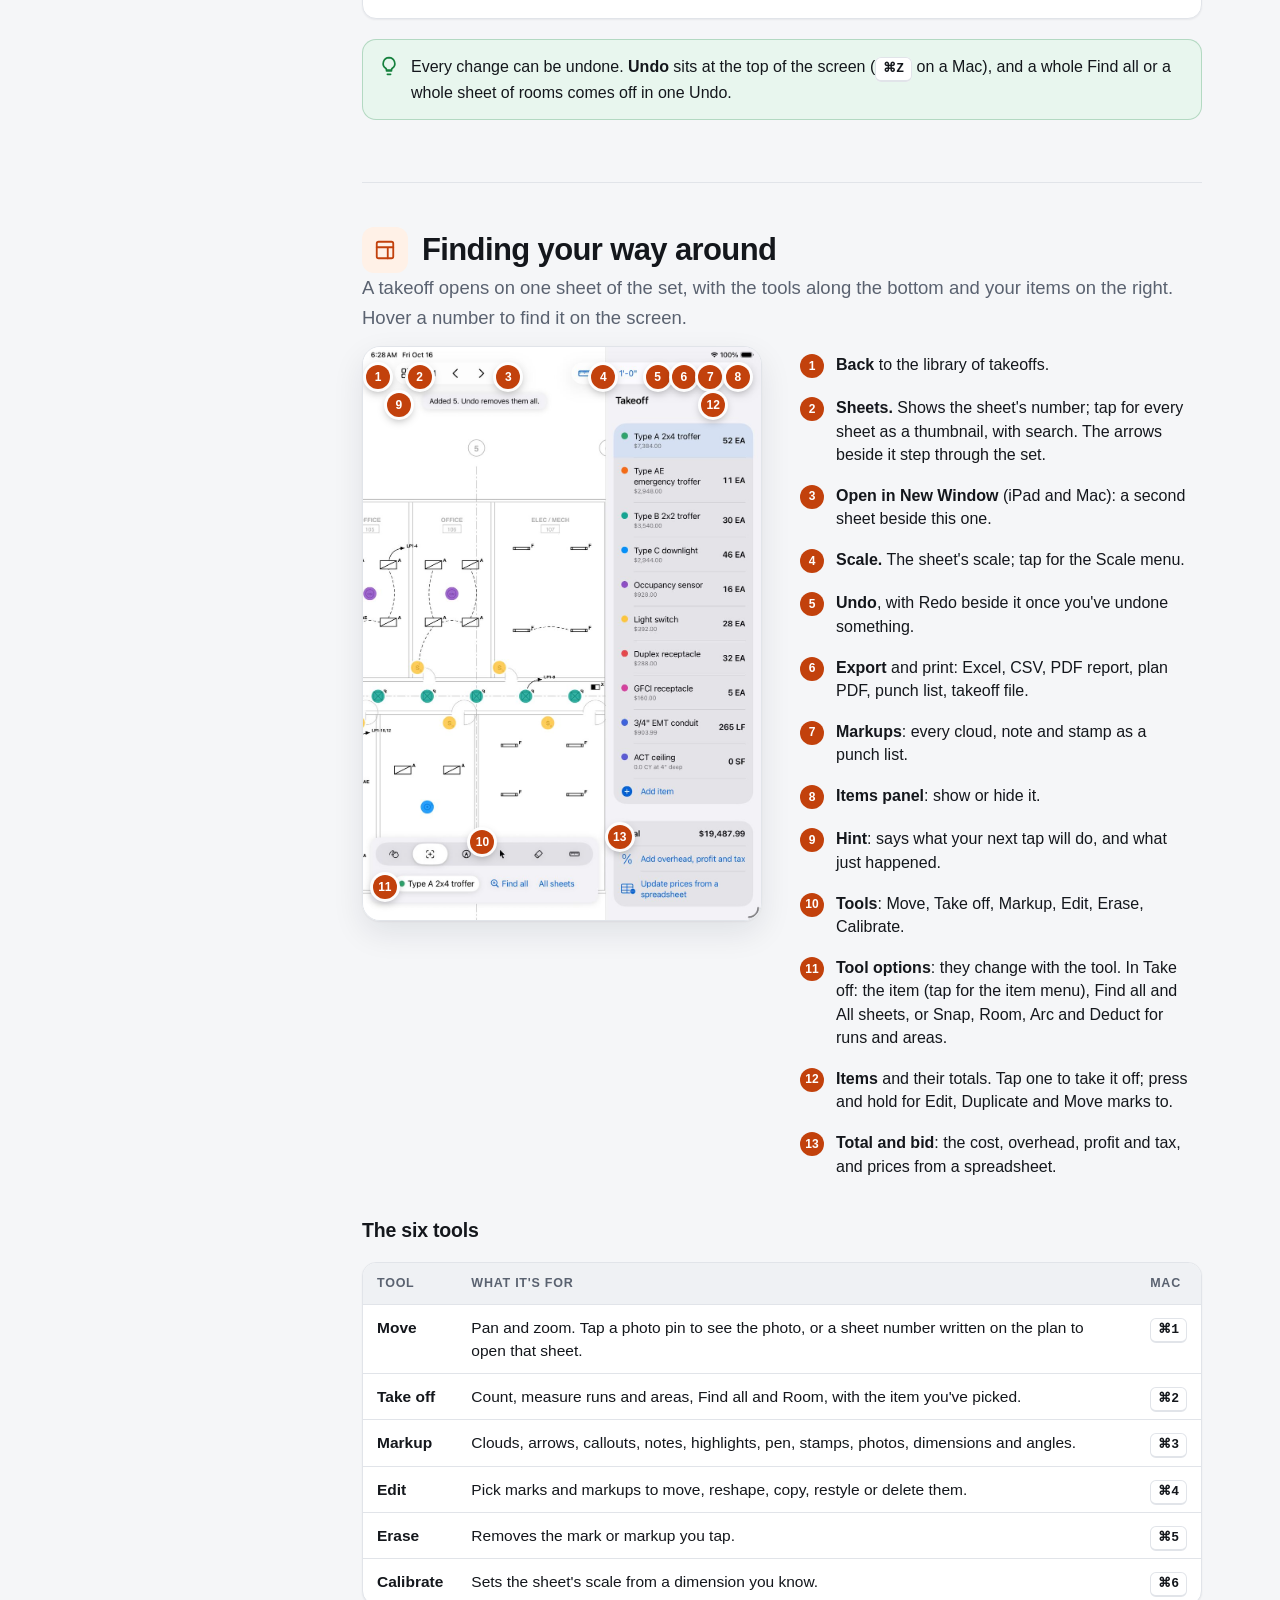
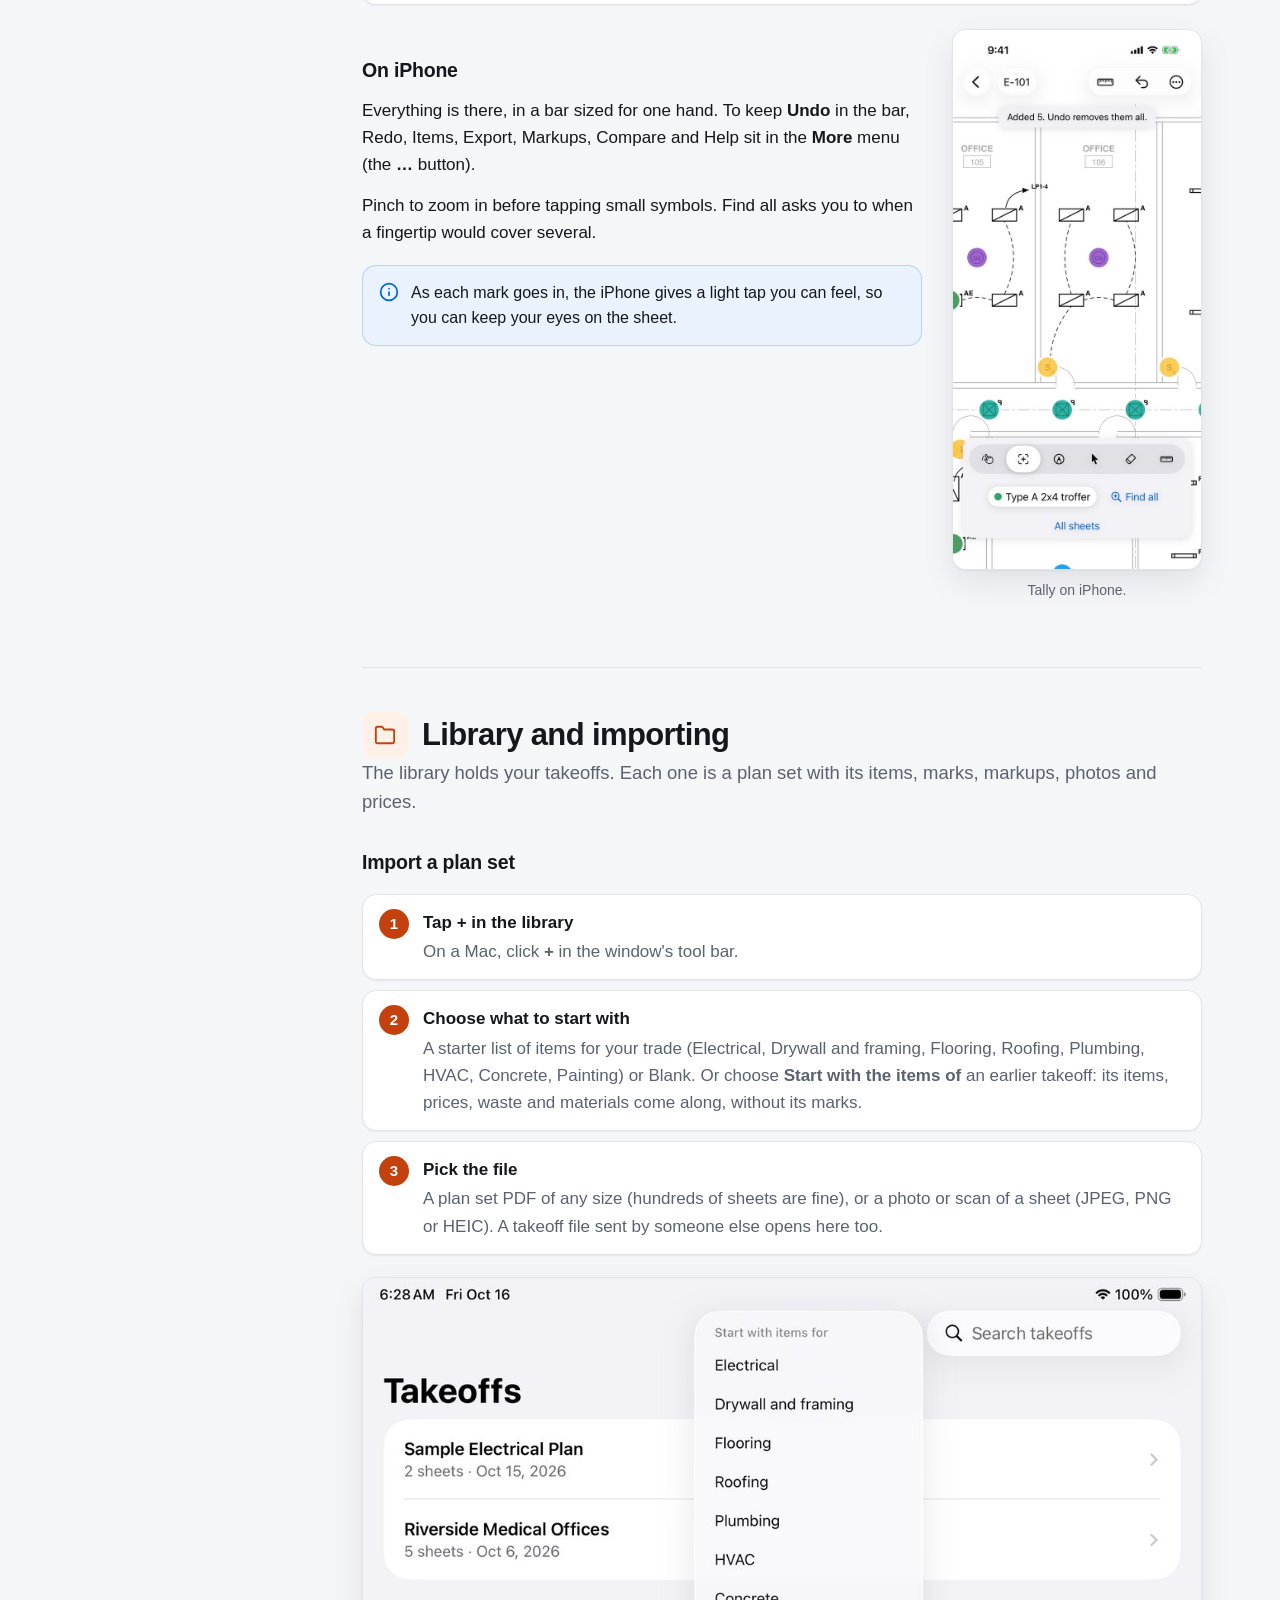
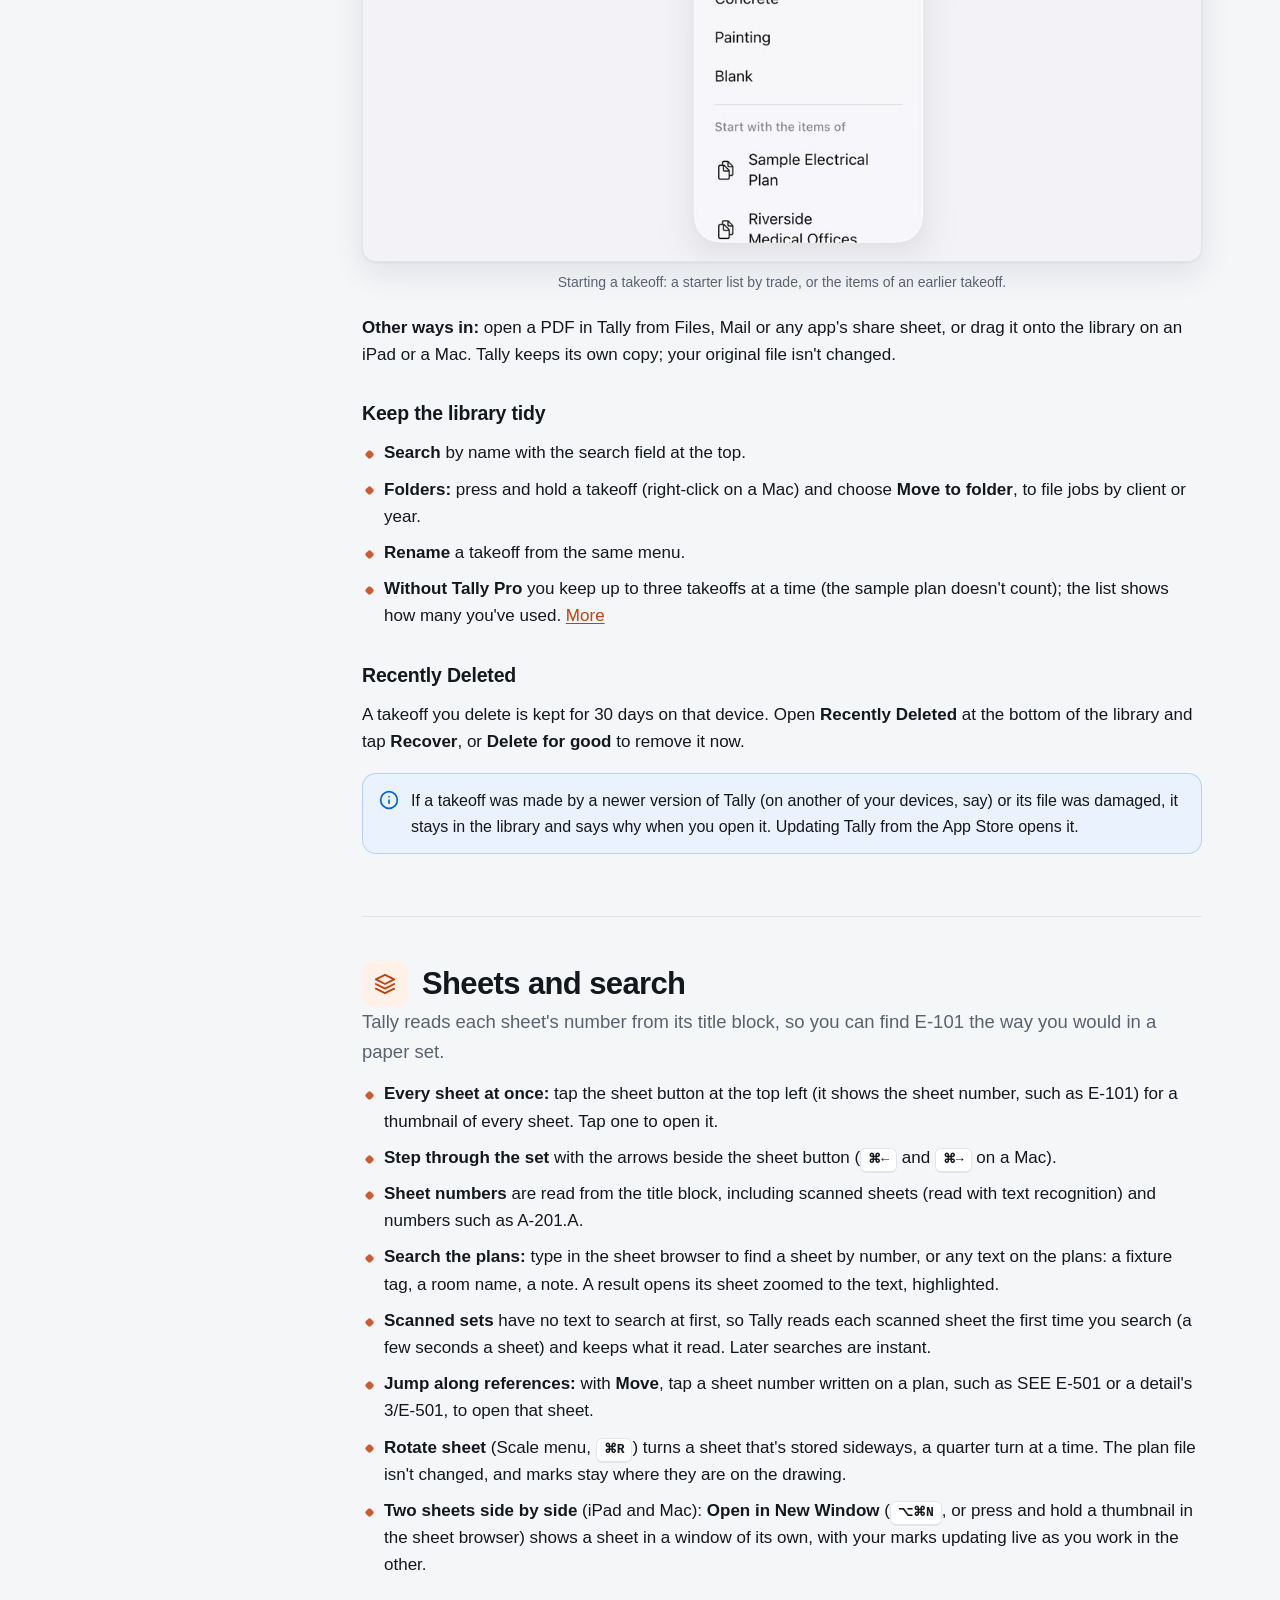
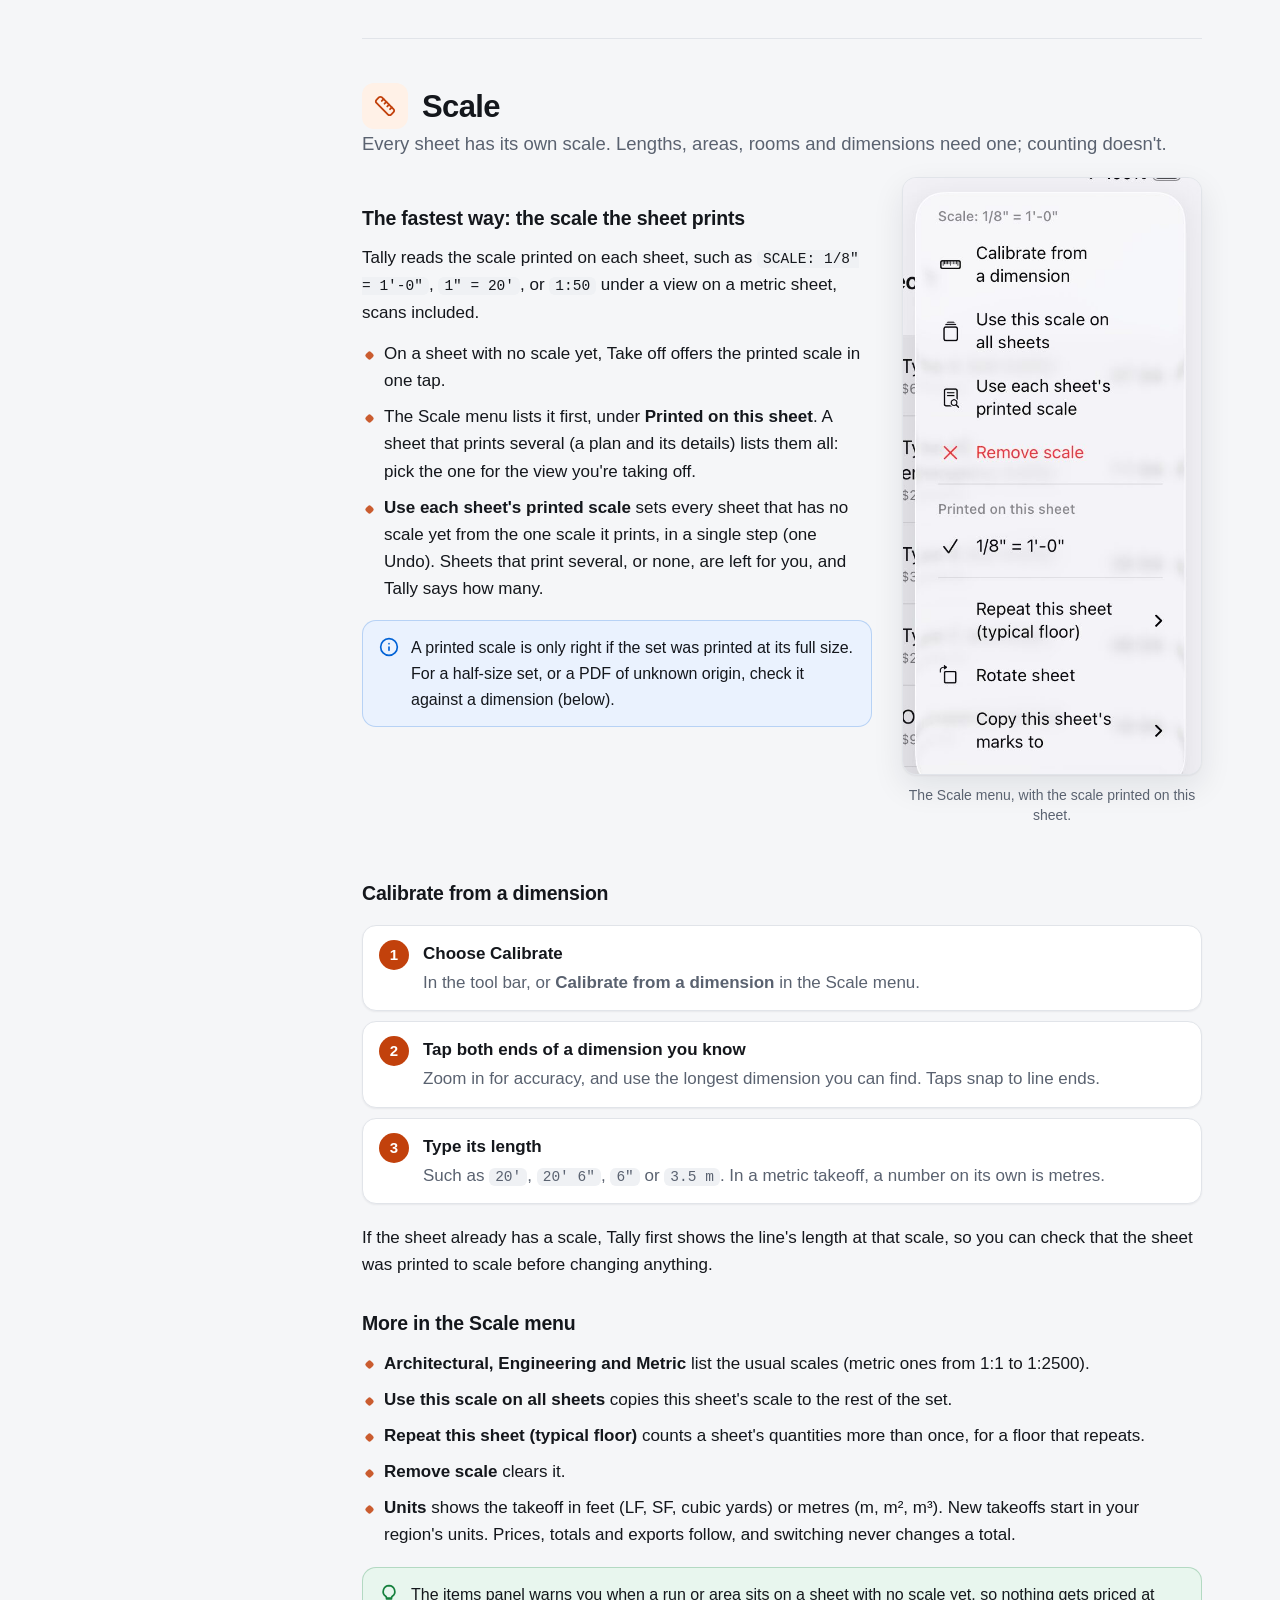
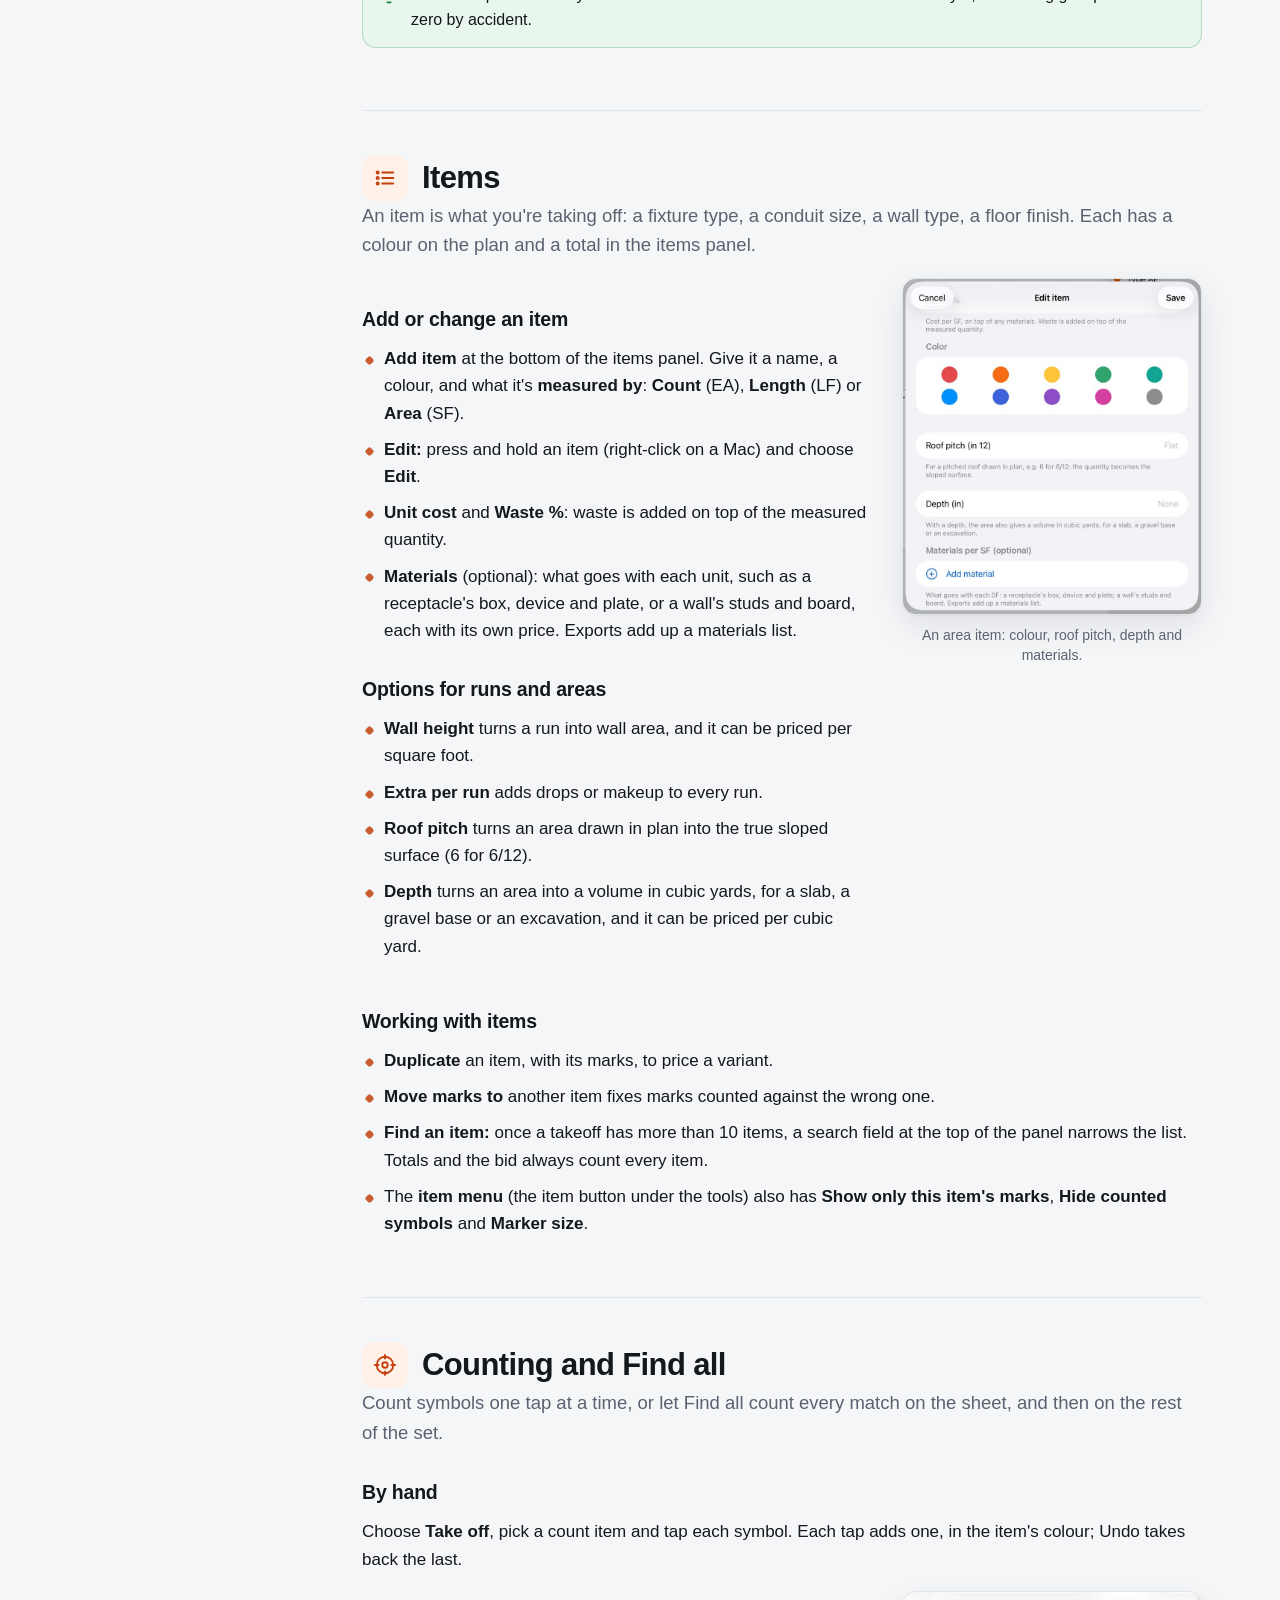
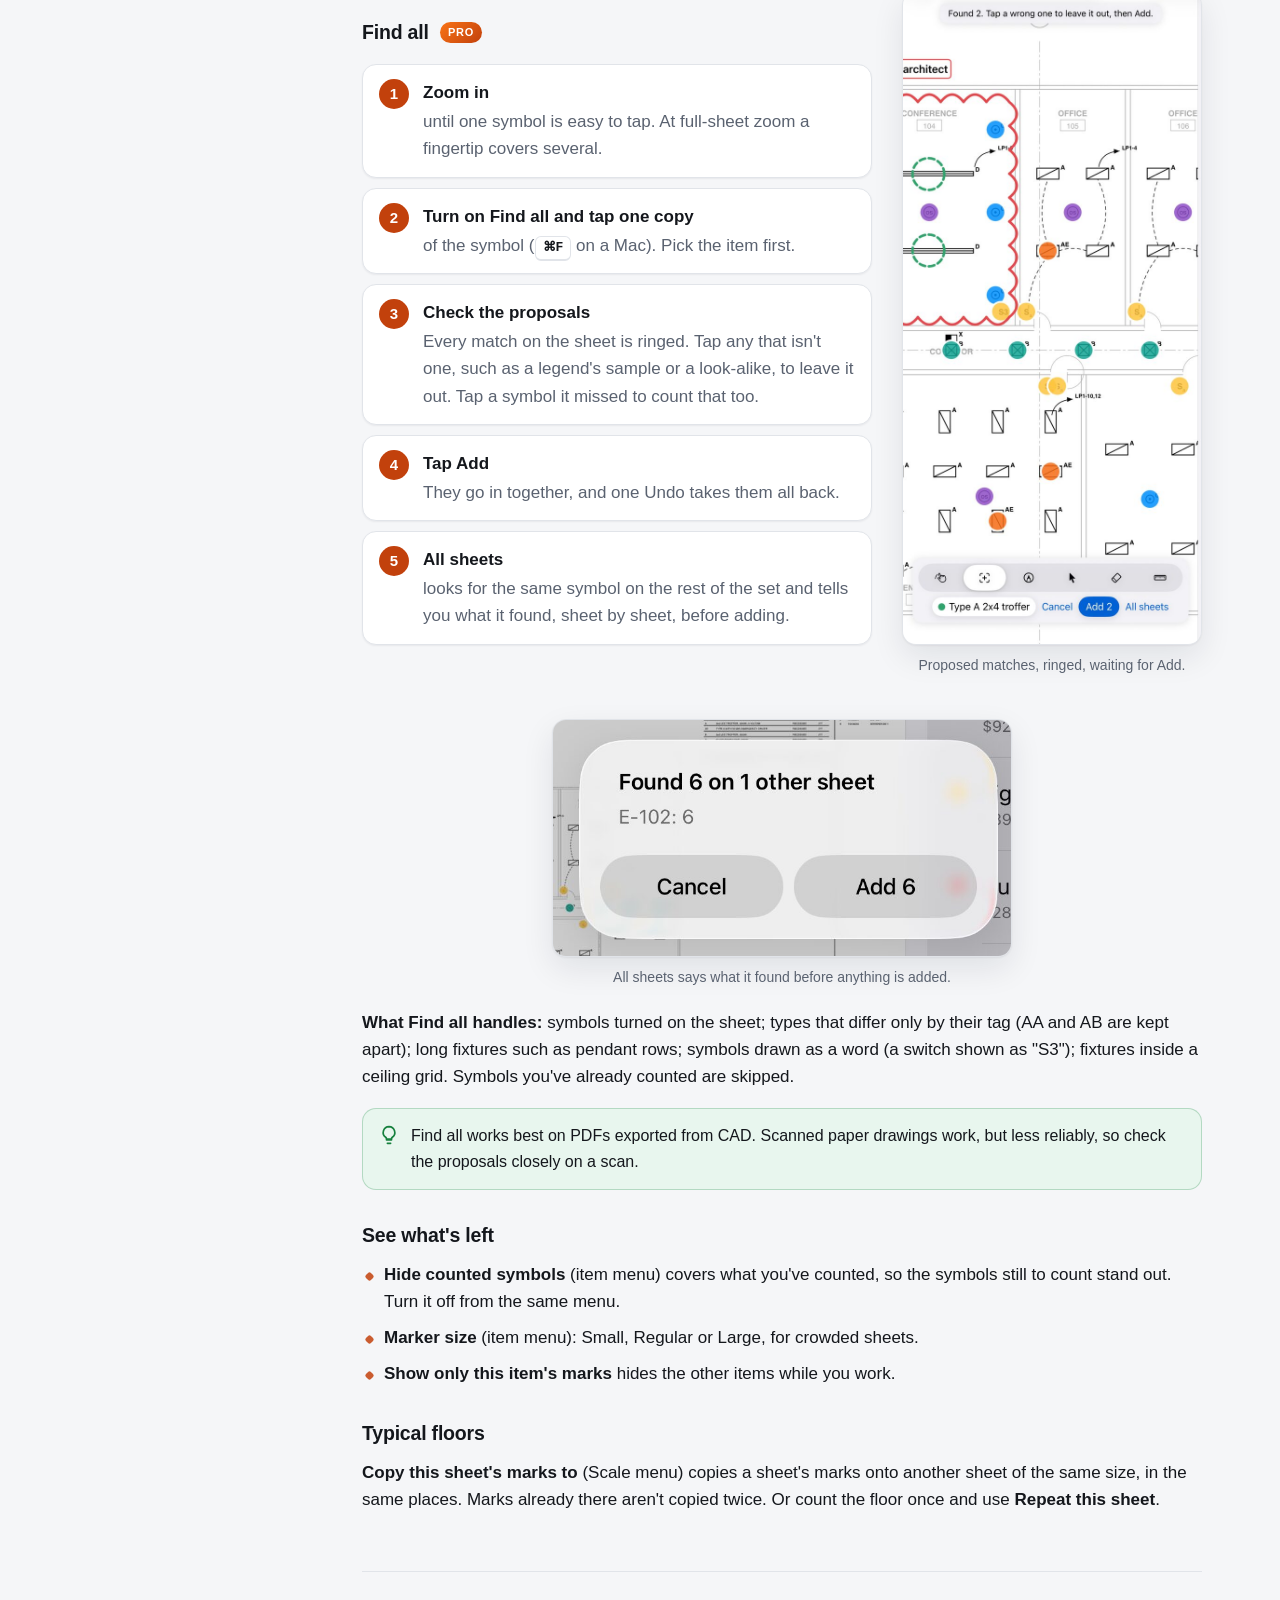
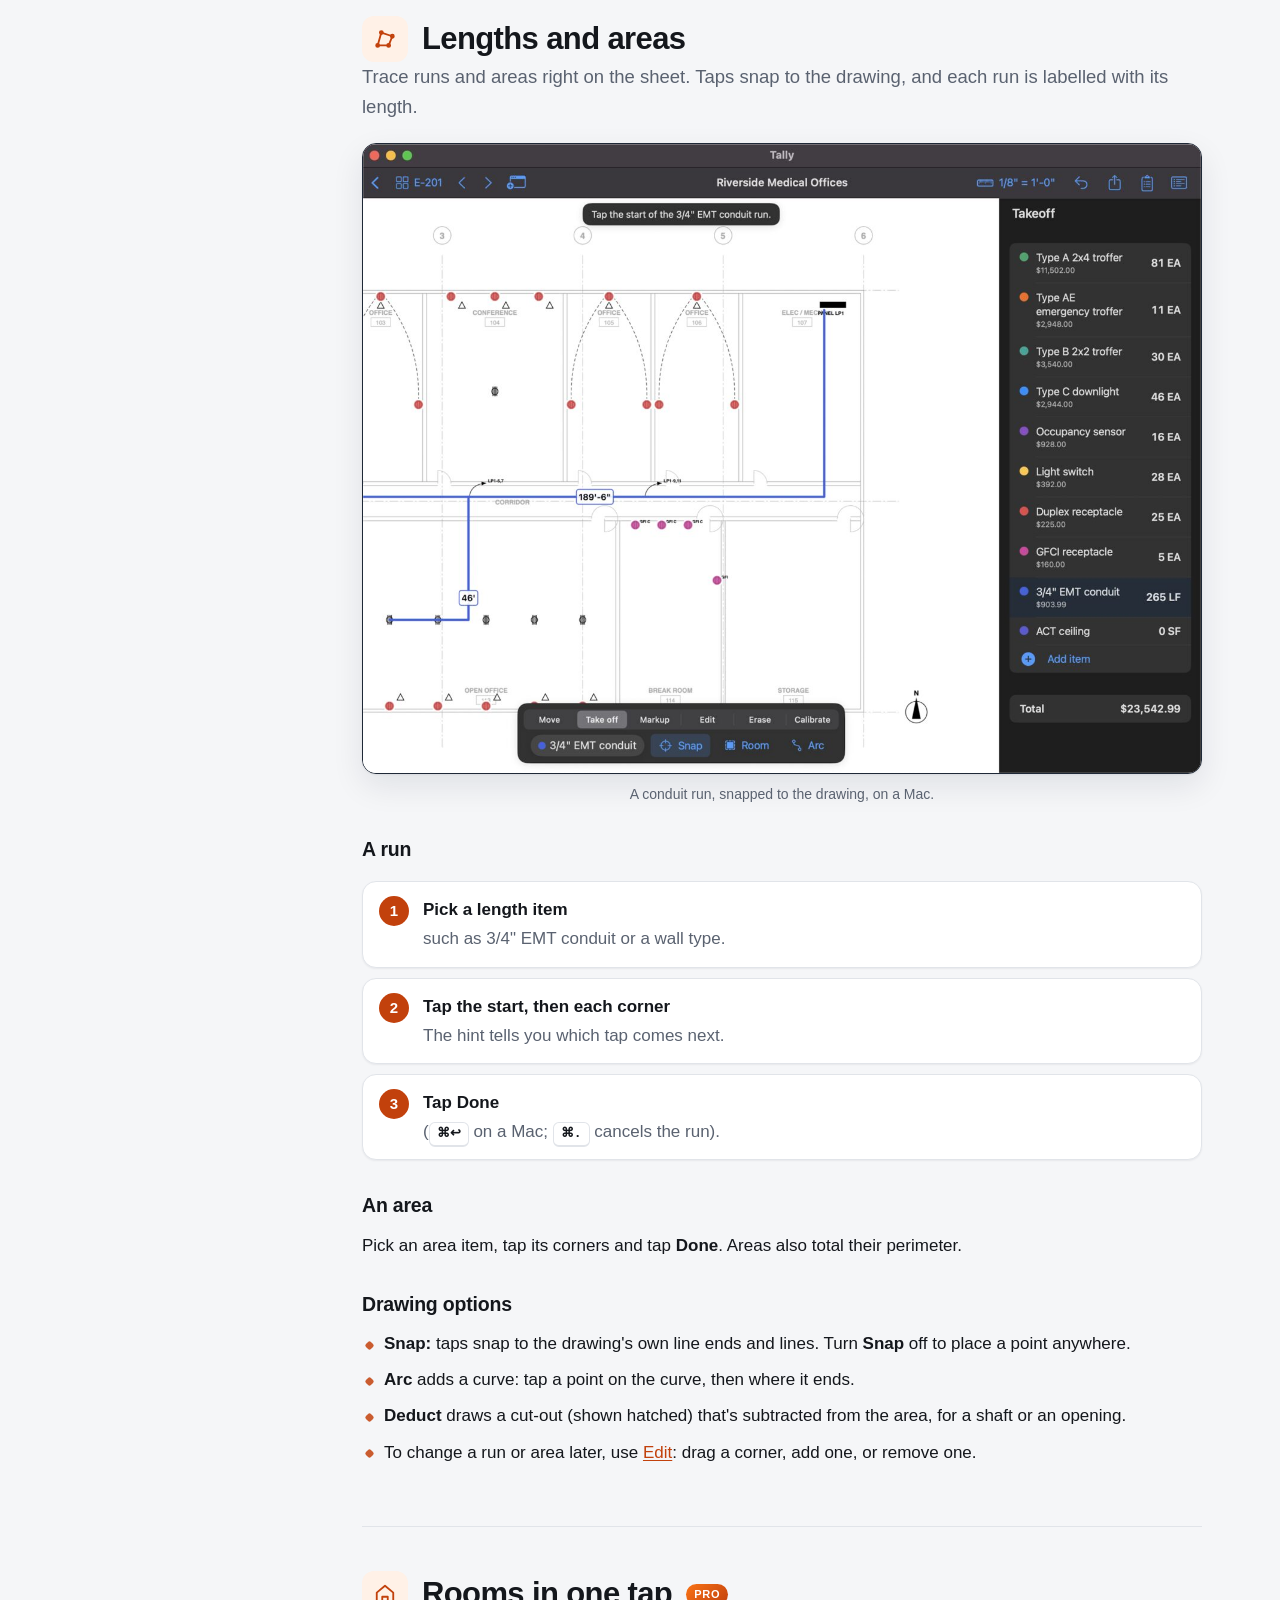
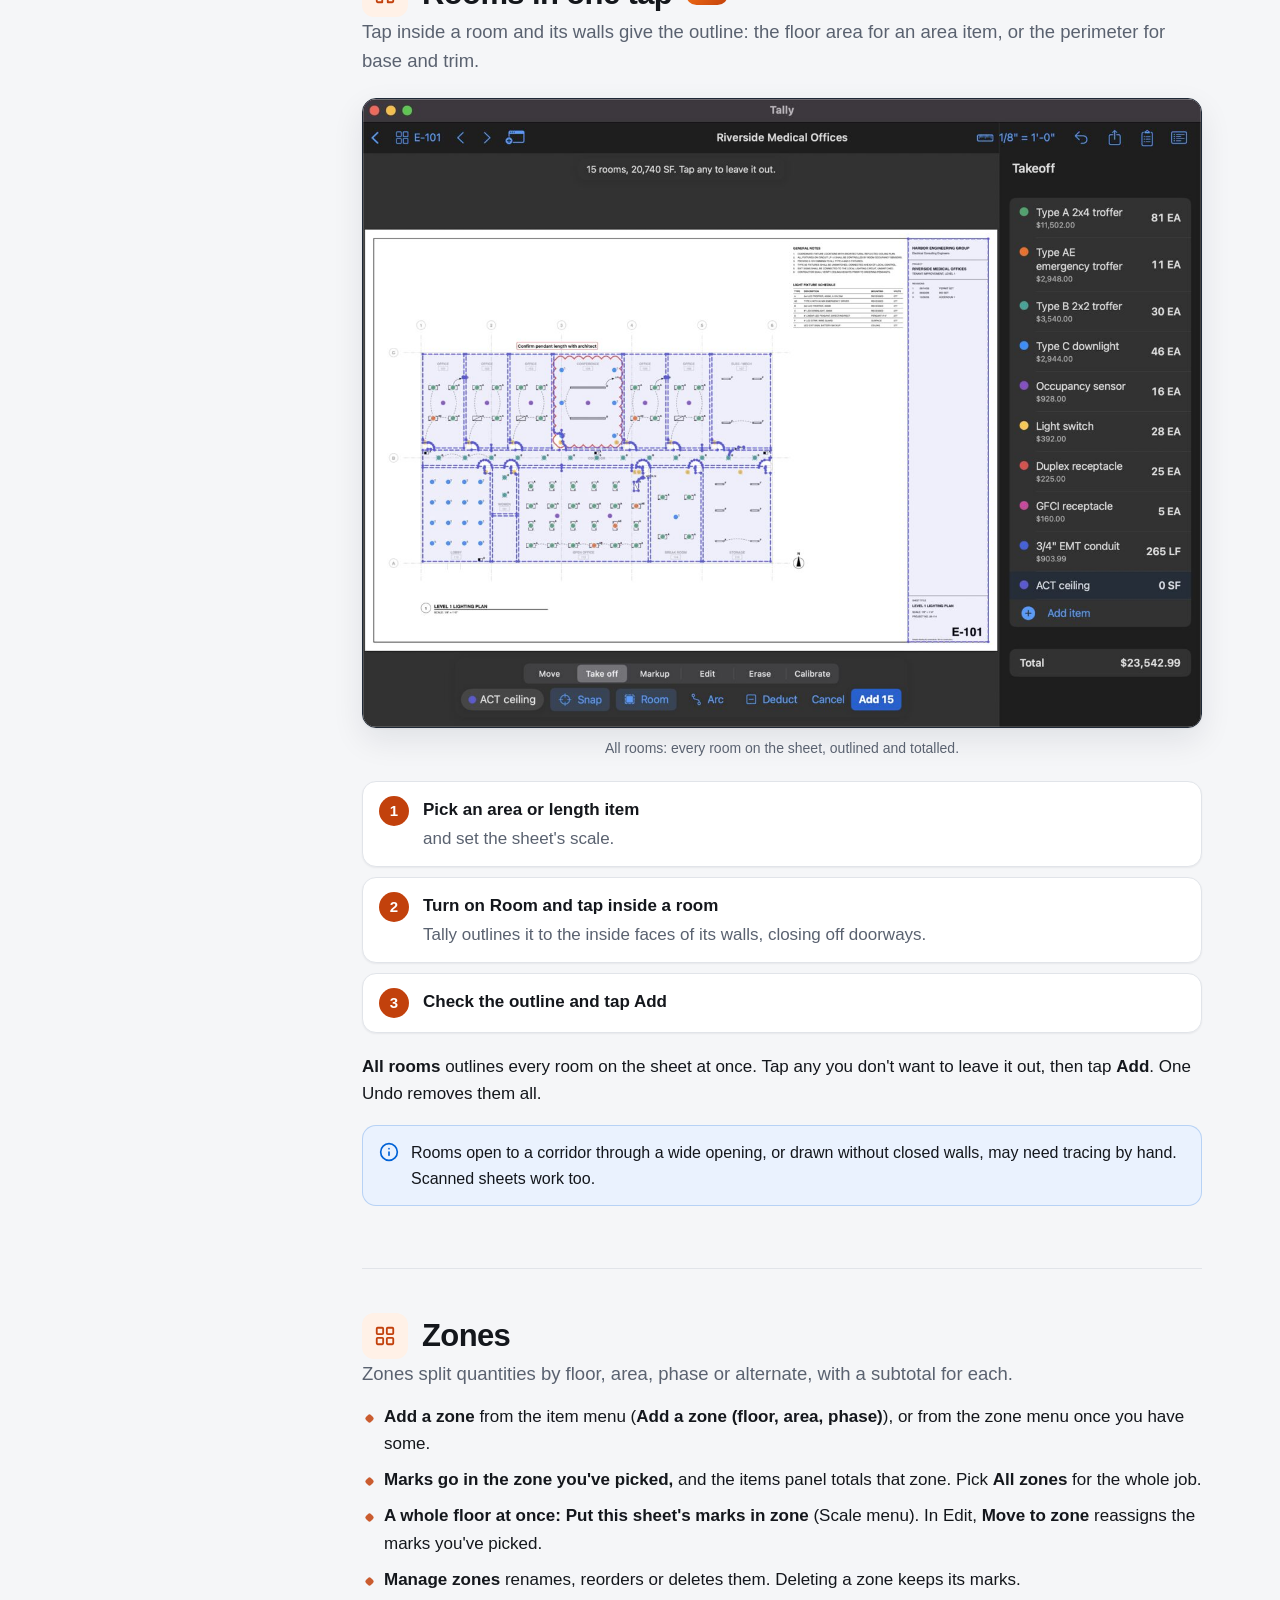
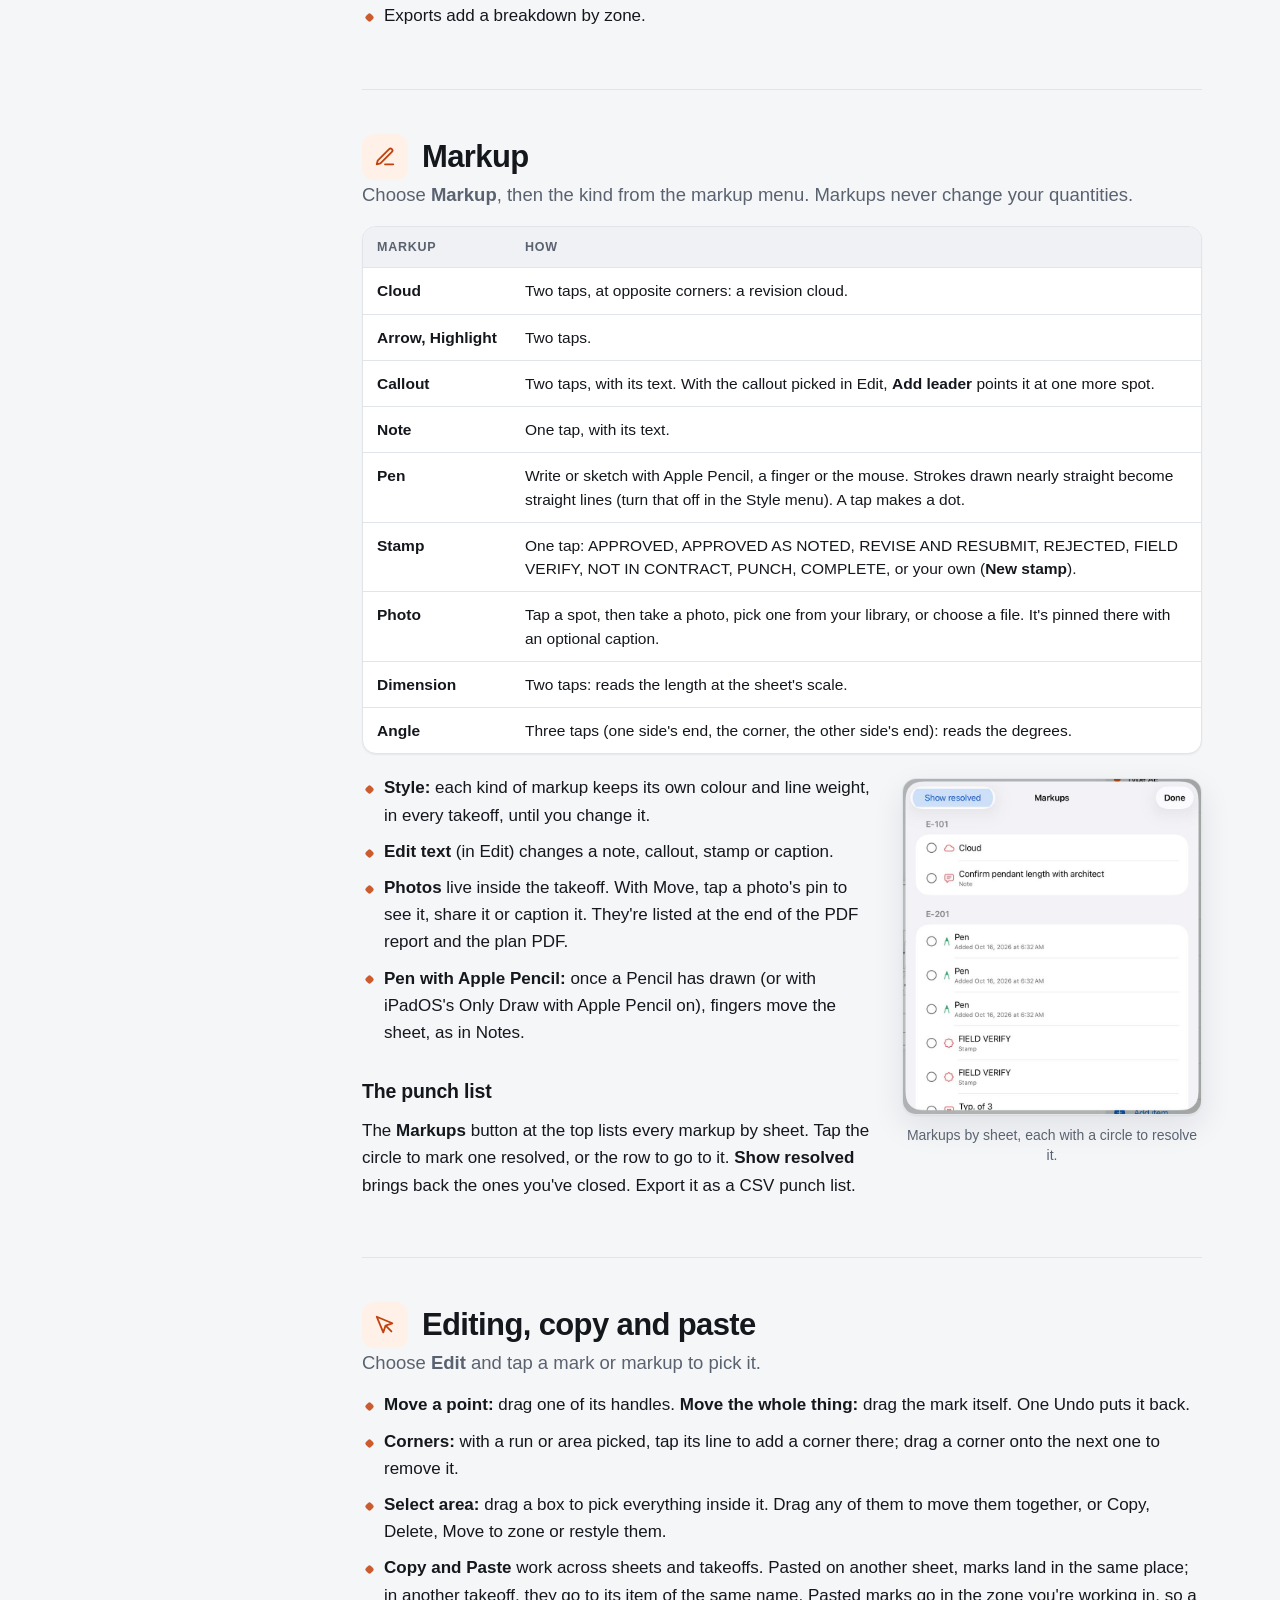
==== commit 74c51e79: "Free vs Tally Pro: three free takeoffs, every Pro feature on the sample plan, revised sets in Pro, t" ====
--- a/guide.html
+++ b/guide.html
@@ -97,7 +97,7 @@
     <!-- Quick start -->
     <section class="g-section" id="quick-start" data-k="start begin tutorial first new import">
       <div class="sec-head"><span class="tile"><svg class="ic"><use href="icons.svg#zap"/></svg></span><h2>Your first takeoff</h2></div>
-      <p class="sec-intro">From a plan set PDF to priced quantities in seven steps. No plans at hand? Tap <span class="ui">Try the sample plan</span> in an empty library and follow along on a real electrical sheet.</p>
+      <p class="sec-intro">From a plan set PDF to priced quantities in seven steps. No plans at hand? Tap <span class="ui">Try the sample plan</span> in an empty library and follow along on a real electrical sheet. Every Tally Pro feature works on it.</p>
       <ol class="steps">
         <li><b>Import your plans</b><span>In the library, tap <span class="ui">+</span>, choose the starter list for your trade (or Blank), then pick the plan set PDF. A photo or scan of a single sheet works too.</span></li>
         <li><b>Set the scale</b><span>Most sheets print their scale, and Tally offers it in one tap when you start taking off. You can also pick it from the scale button at the top, or calibrate from any dimension. <a href="#scale">More on scale</a></span></li>
@@ -191,6 +191,7 @@
         <li><b>Search</b> by name with the search field at the top.</li>
         <li><b>Folders:</b> press and hold a takeoff (right-click on a Mac) and choose <span class="ui">Move to folder</span>, to file jobs by client or year.</li>
         <li><b>Rename</b> a takeoff from the same menu.</li>
+        <li><b>Without Tally Pro</b> you keep up to three takeoffs at a time (the sample plan doesn't count); the list shows how many you've used. <a href="#pro">More</a></li>
       </ul>
 
       <h3>Recently Deleted</h3>
@@ -482,7 +483,7 @@
 
     <!-- Revisions -->
     <section class="g-section" id="revisions" data-k="revision revised set addendum replace compare changes red blue overlay">
-      <div class="sec-head"><span class="tile"><svg class="ic"><use href="icons.svg#refresh"/></svg></span><h2>Revised sets</h2></div>
+      <div class="sec-head"><span class="tile"><svg class="ic"><use href="icons.svg#refresh"/></svg></span><h2>Revised sets <span class="pro-badge">PRO</span></h2></div>
       <p class="sec-intro">Move a takeoff onto an addendum or revision without starting over.</p>
       <ol class="steps">
         <li><b>In the library, press and hold the takeoff</b><span>and choose <span class="ui">Replace with revised set</span>, then pick the new PDF.</span></li>
@@ -543,20 +544,21 @@
     </section>
 
     <!-- Pro -->
-    <section class="g-section" id="pro" data-k="pro subscription price trial free cancel restore manage purchase monthly yearly">
+    <section class="g-section" id="pro" data-k="pro subscription price trial free cancel restore manage purchase monthly yearly limit three takeoffs sample">
       <div class="sec-head"><span class="tile"><svg class="ic"><use href="icons.svg#star"/></svg></span><h2>Tally Pro</h2></div>
       <p class="sec-intro">Counting and measuring are free. Tally Pro adds what turns a takeoff into a bid.</p>
       <div class="plans">
         <div class="plan">
           <h3>Free</h3>
-          <p class="price">No account, no time limit.</p>
+          <p class="price">No account, no time limit, up to 3 takeoffs at a time.</p>
           <ul>
-            <li><svg class="ic"><use href="icons.svg#check"/></svg>Import and organise plan sets</li>
+            <li><svg class="ic"><use href="icons.svg#check"/></svg>Open any plan set, with no limit on sheets</li>
             <li><svg class="ic"><use href="icons.svg#check"/></svg>Scales, printed and calibrated</li>
-            <li><svg class="ic"><use href="icons.svg#check"/></svg>Count by hand, runs and areas</li>
+            <li><svg class="ic"><use href="icons.svg#check"/></svg>Count by hand, runs and areas, with no limit</li>
             <li><svg class="ic"><use href="icons.svg#check"/></svg>Zones, markups, photos and the punch list</li>
-            <li><svg class="ic"><use href="icons.svg#check"/></svg>Pricing and the bid</li>
-            <li><svg class="ic"><use href="icons.svg#check"/></svg>Revised sets, Compare and iCloud</li>
+            <li><svg class="ic"><use href="icons.svg#check"/></svg>Pricing and the bid, on screen</li>
+            <li><svg class="ic"><use href="icons.svg#check"/></svg>iCloud on all your devices</li>
+            <li><svg class="ic"><use href="icons.svg#check"/></svg>Every Pro feature on the sample plan</li>
           </ul>
         </div>
         <div class="plan pro">
@@ -568,14 +570,19 @@
             <li><svg class="ic"><use href="icons.svg#star"/></svg>Excel, CSV and the PDF report</li>
             <li><svg class="ic"><use href="icons.svg#star"/></svg>Plan PDF with markups and the punch list</li>
             <li><svg class="ic"><use href="icons.svg#star"/></svg>Takeoff files and printing</li>
+            <li><svg class="ic"><use href="icons.svg#star"/></svg>Revised sets and Compare</li>
+            <li><svg class="ic"><use href="icons.svg#star"/></svg>No limit on takeoffs</li>
           </ul>
         </div>
       </div>
       <ul>
+        <li><b>Try it free, no card:</b> every Pro feature works on the sample plan. <span class="ui">Help</span> › <span class="ui">Try Tally Pro on the sample plan</span> opens it, with Find all, Rooms and the exports ready to try.</li>
+        <li><b>Three takeoffs free:</b> without Pro you keep up to three takeoffs at a time; the sample doesn't count. The list of takeoffs shows how many you've used, and deleting one frees its place. Every takeoff you have always opens, whatever the count.</li>
+        <li><b>The free week:</b> starting Tally Pro with its 7-day trial, <span class="ui">Help</span> shows the day it ends, and two days before, the list of takeoffs reminds you, with the way to cancel.</li>
         <li><b>One subscription, every device:</b> Tally Pro covers your iPhone, iPad and Mac with the same Apple Account.</li>
-        <li><b>Manage or cancel:</b> <span class="ui">Help</span> in the library (the Help menu on a Mac; the More menu in a takeoff on iPhone) › <span class="ui">Manage subscription</span>. Or Settings › your name › Subscriptions. Cancel at least 24 hours before the period ends.</li>
+        <li><b>Manage or cancel:</b> <span class="ui">Help</span> in the list of takeoffs (the Help menu on a Mac) › <span class="ui">Manage subscription</span>. Or Settings › your name › Subscriptions. Cancel at least 24 hours before the period ends.</li>
         <li><b>New device?</b> <span class="ui">Help</span> › <span class="ui">Restore purchases</span>.</li>
-        <li>If you stop subscribing, your takeoffs stay as they are and everything free keeps working.</li>
+        <li>If you stop subscribing, nothing is lost: every takeoff stays and opens, and everything free keeps working.</li>
       </ul>
     </section>
 
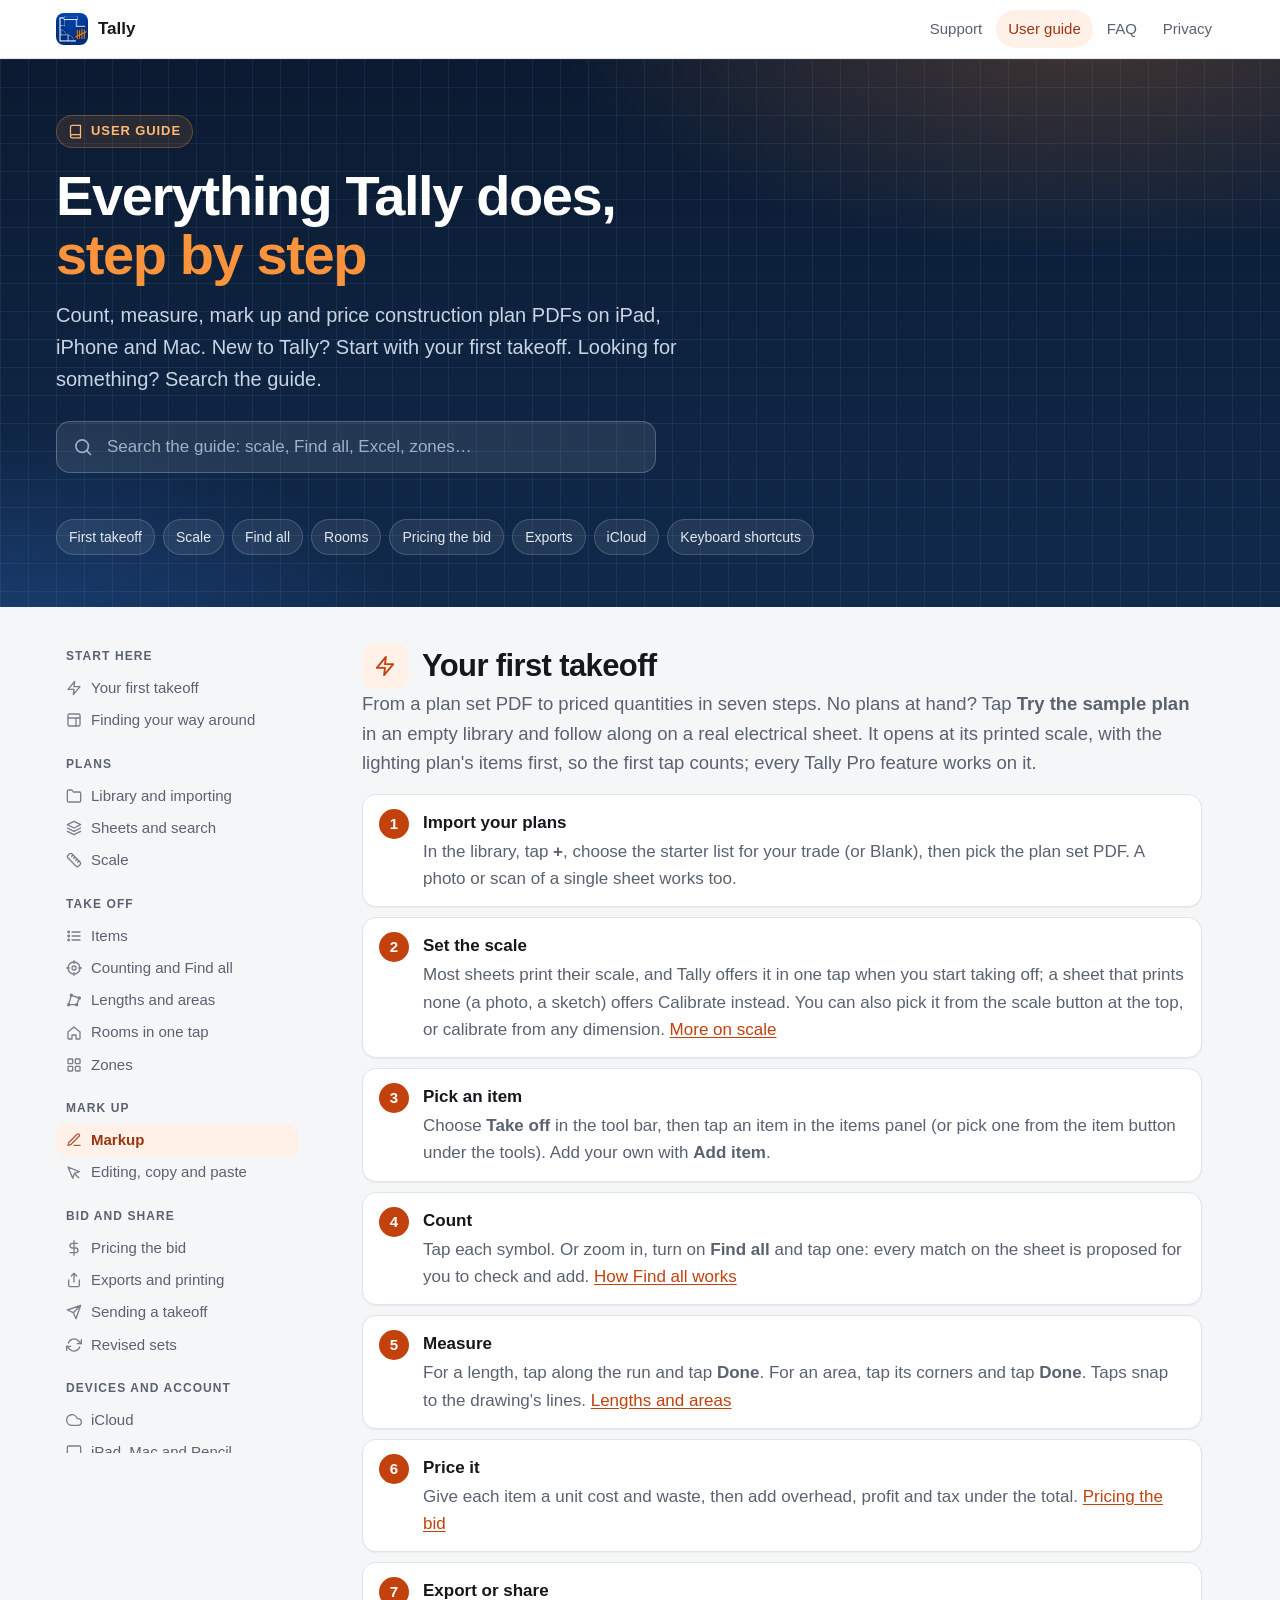
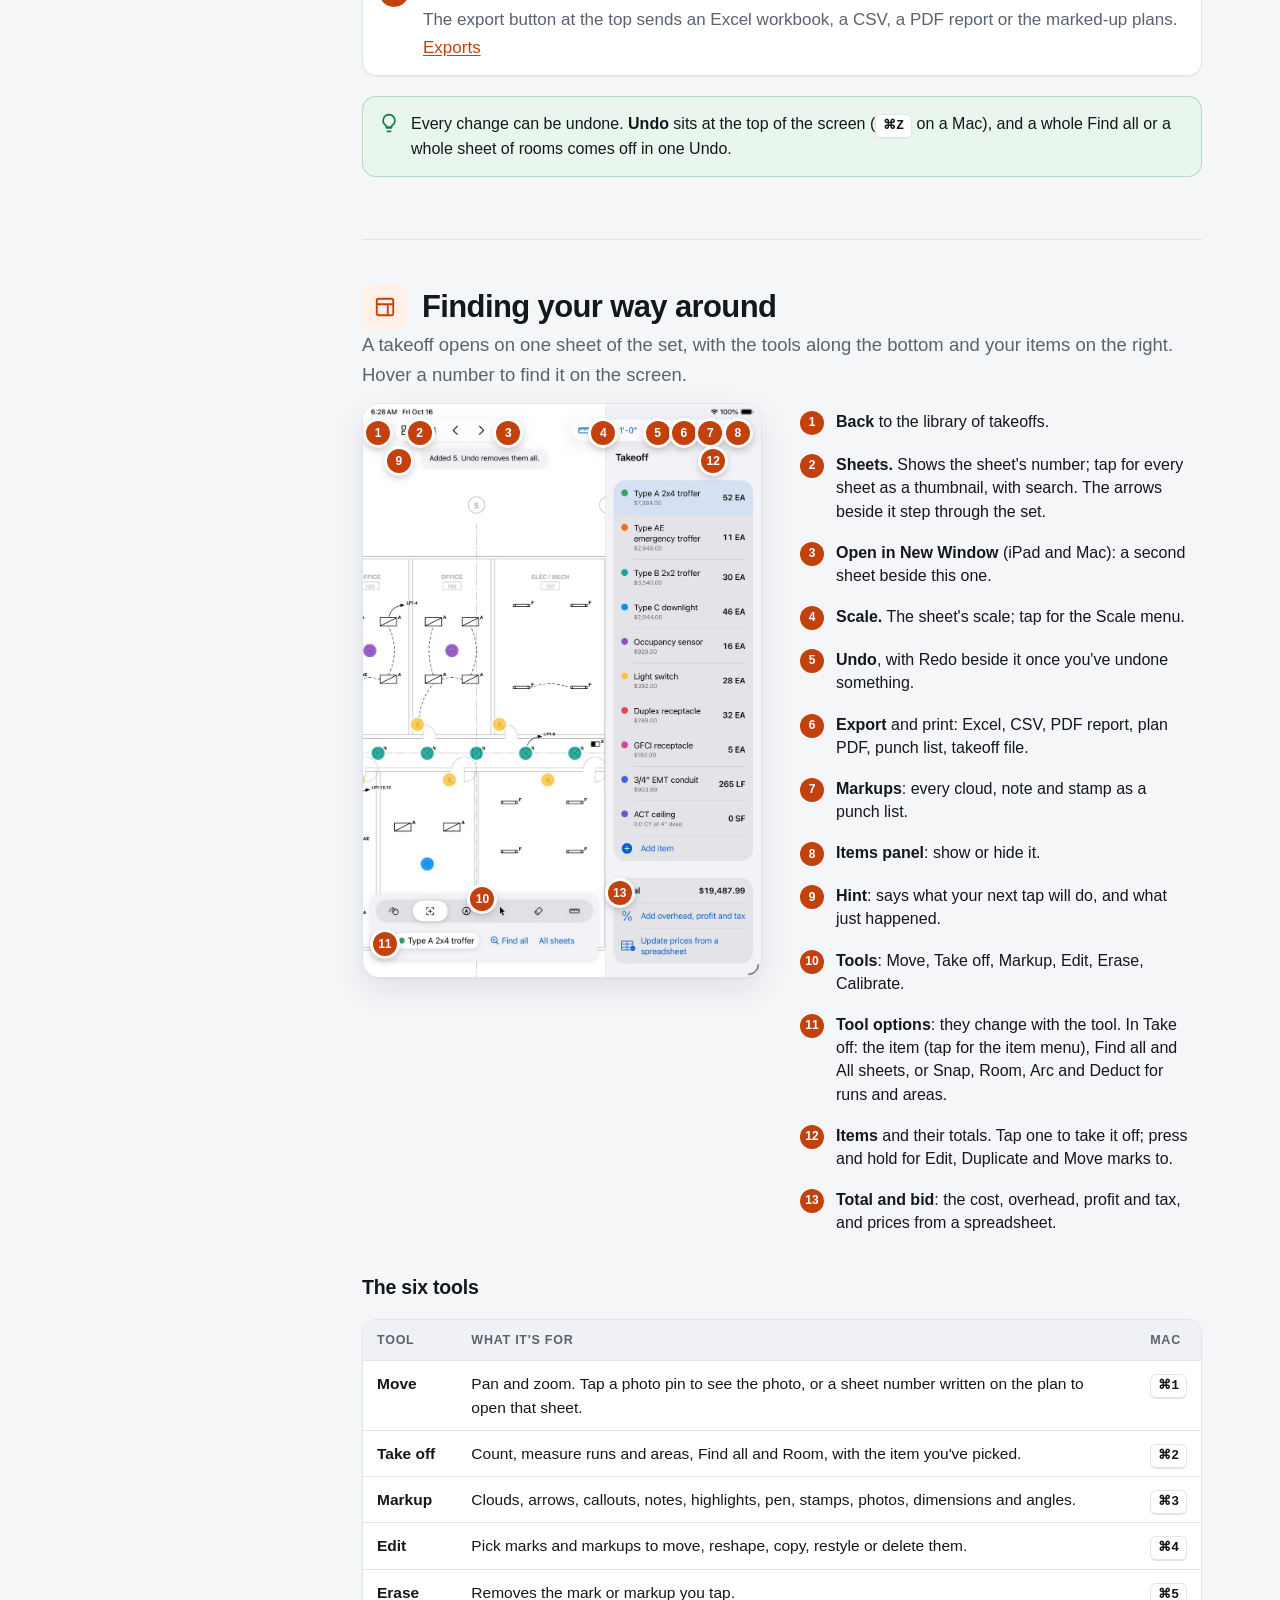
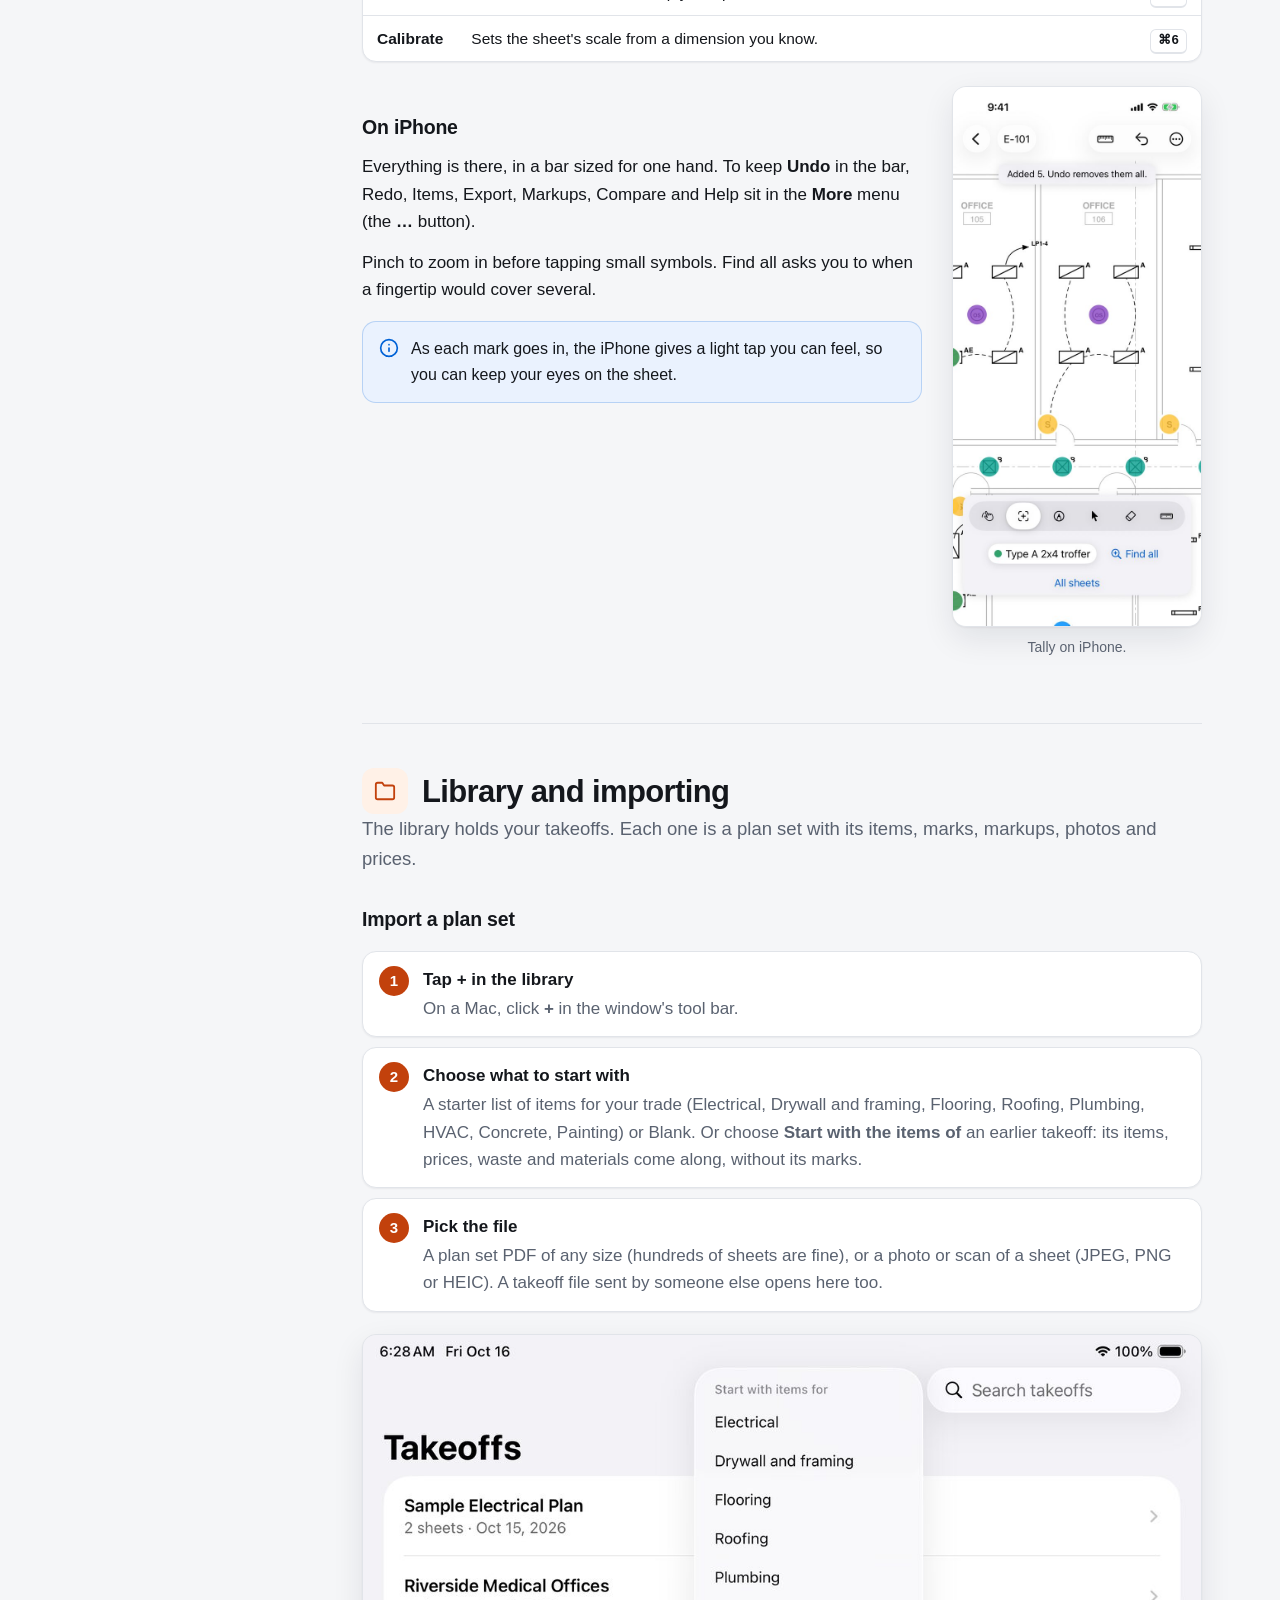
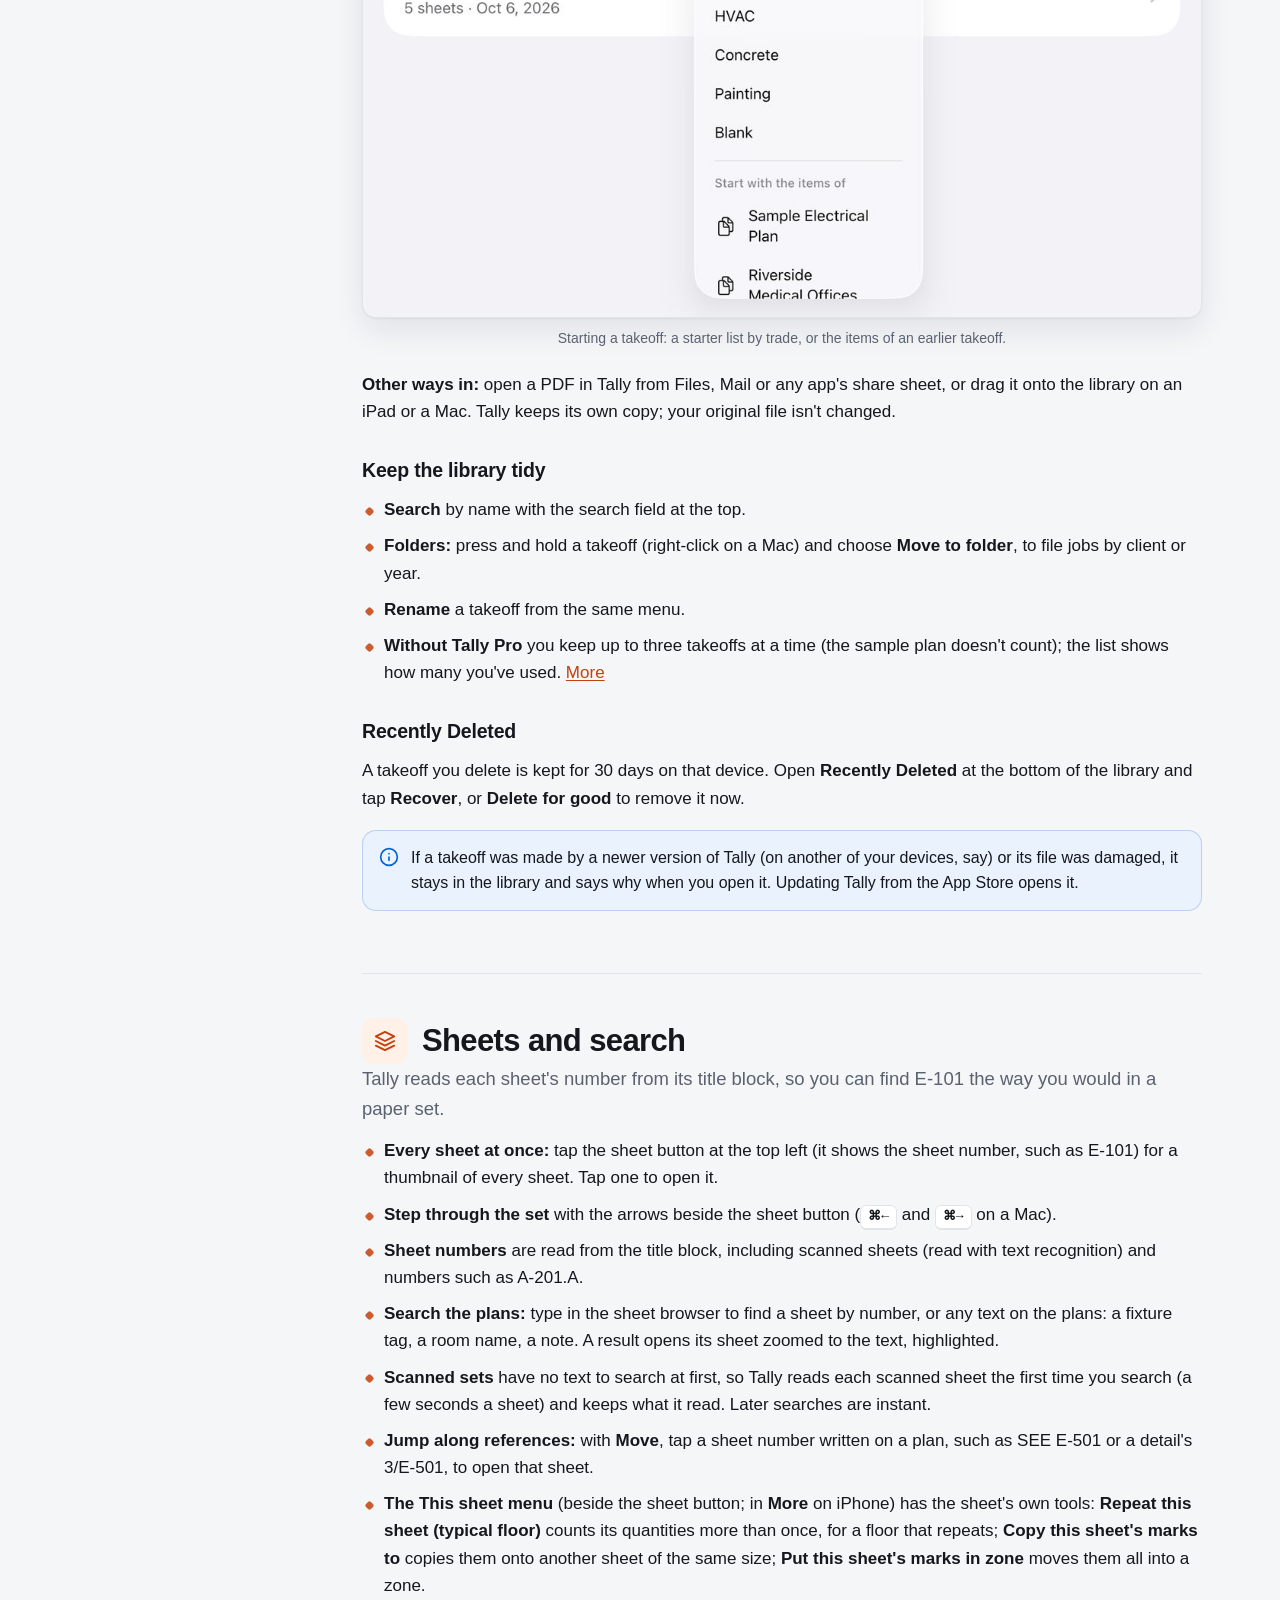
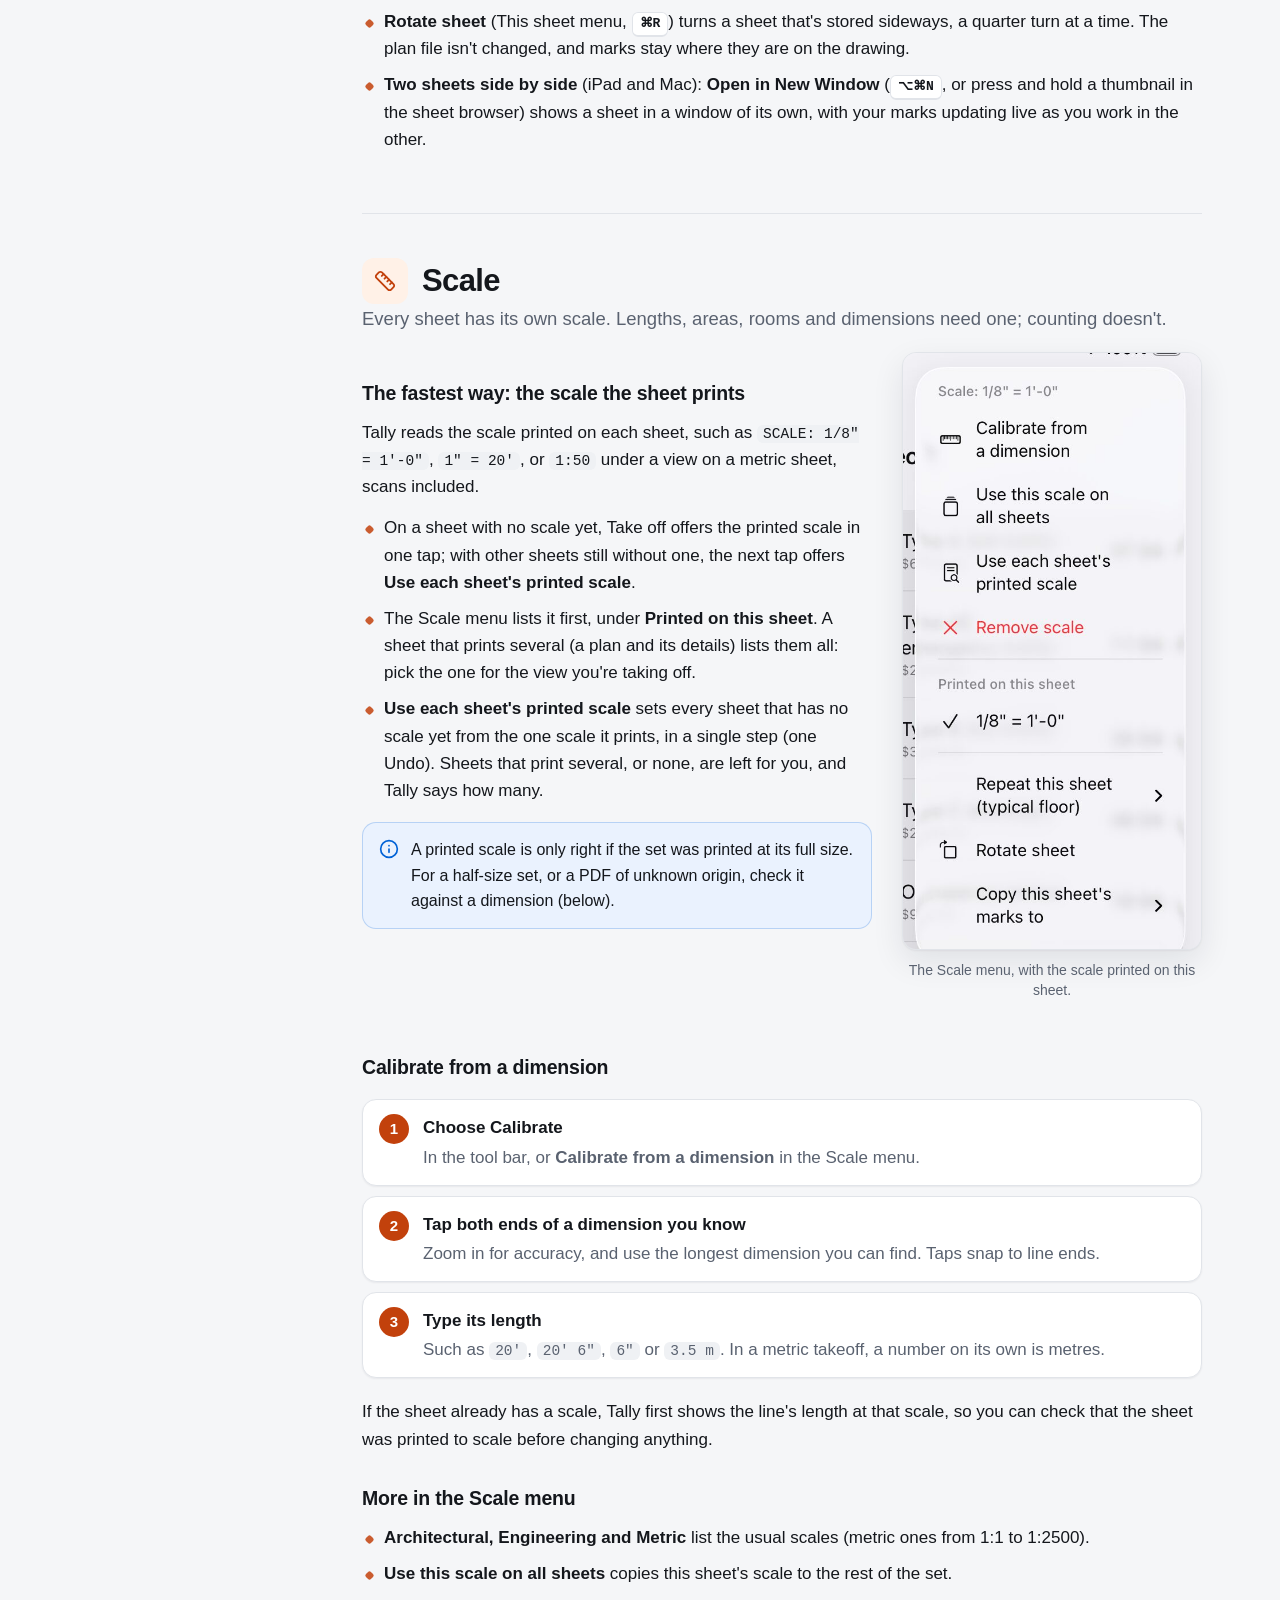
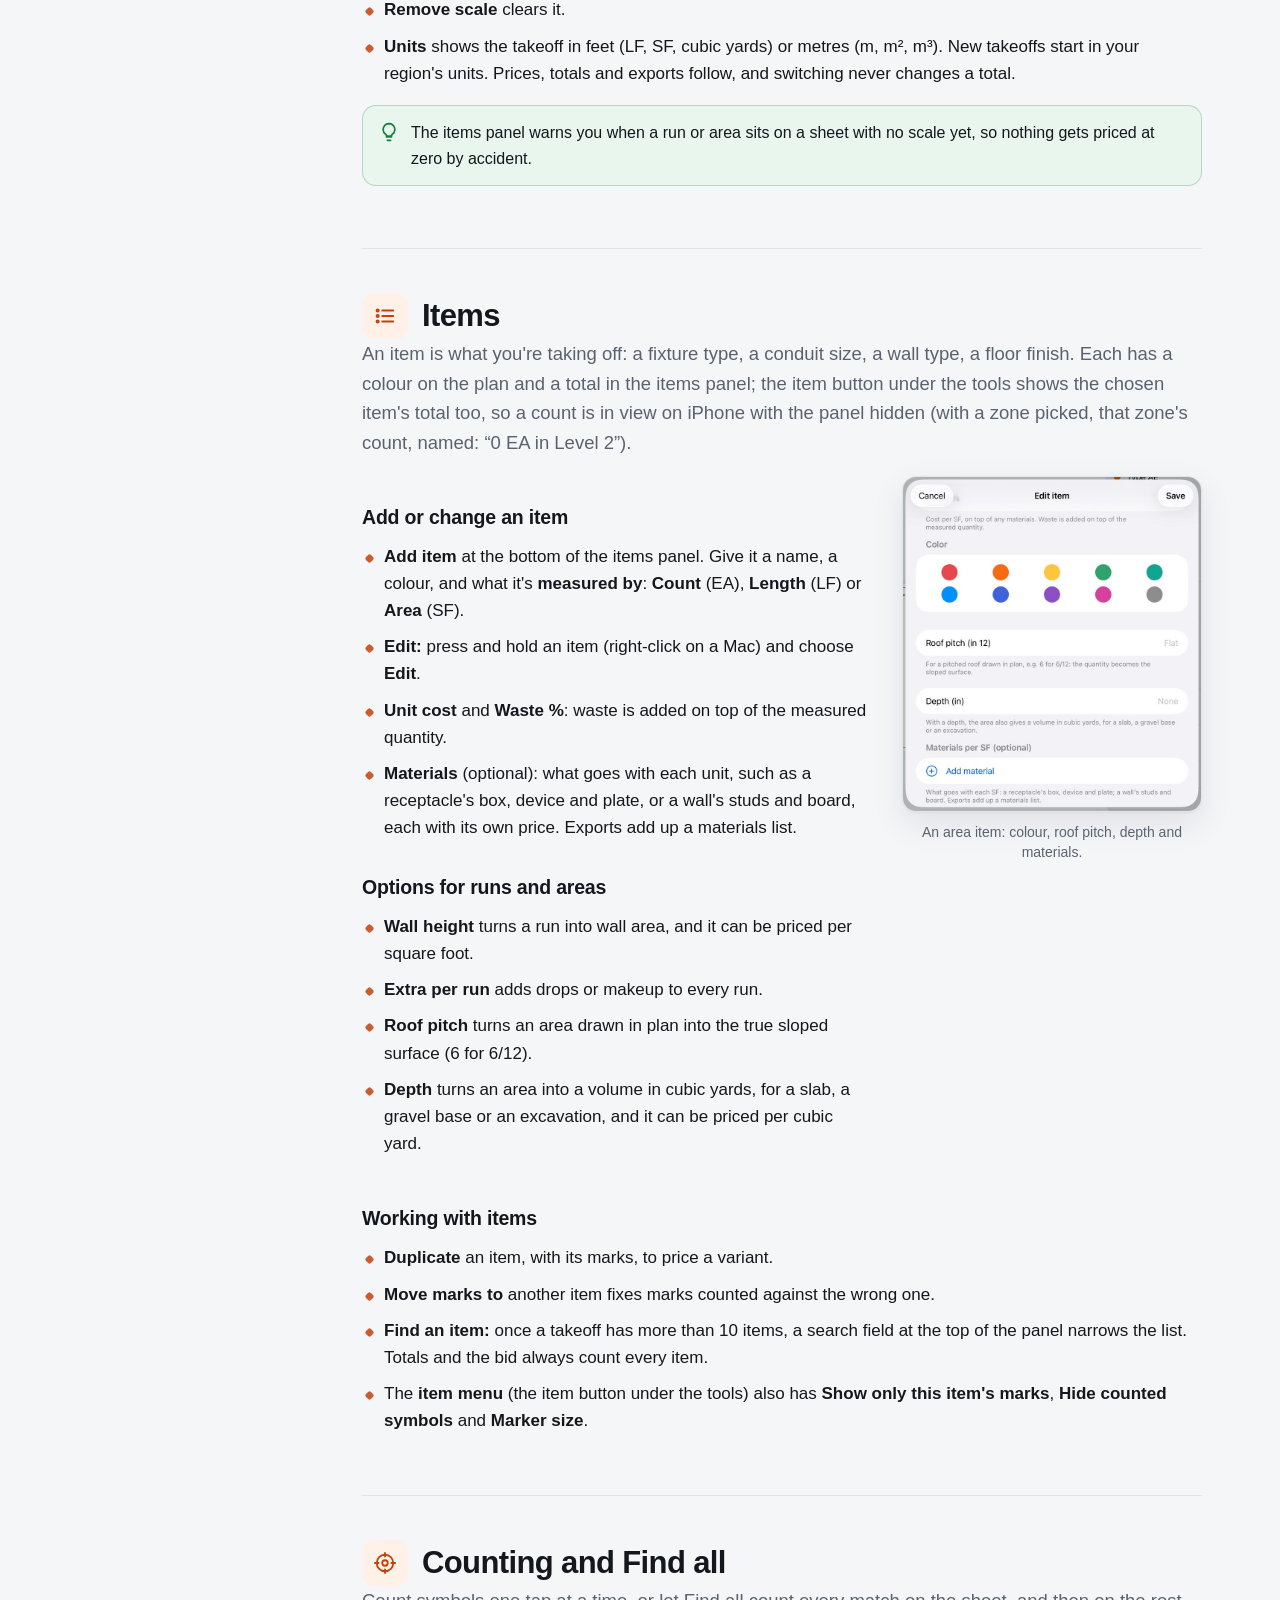
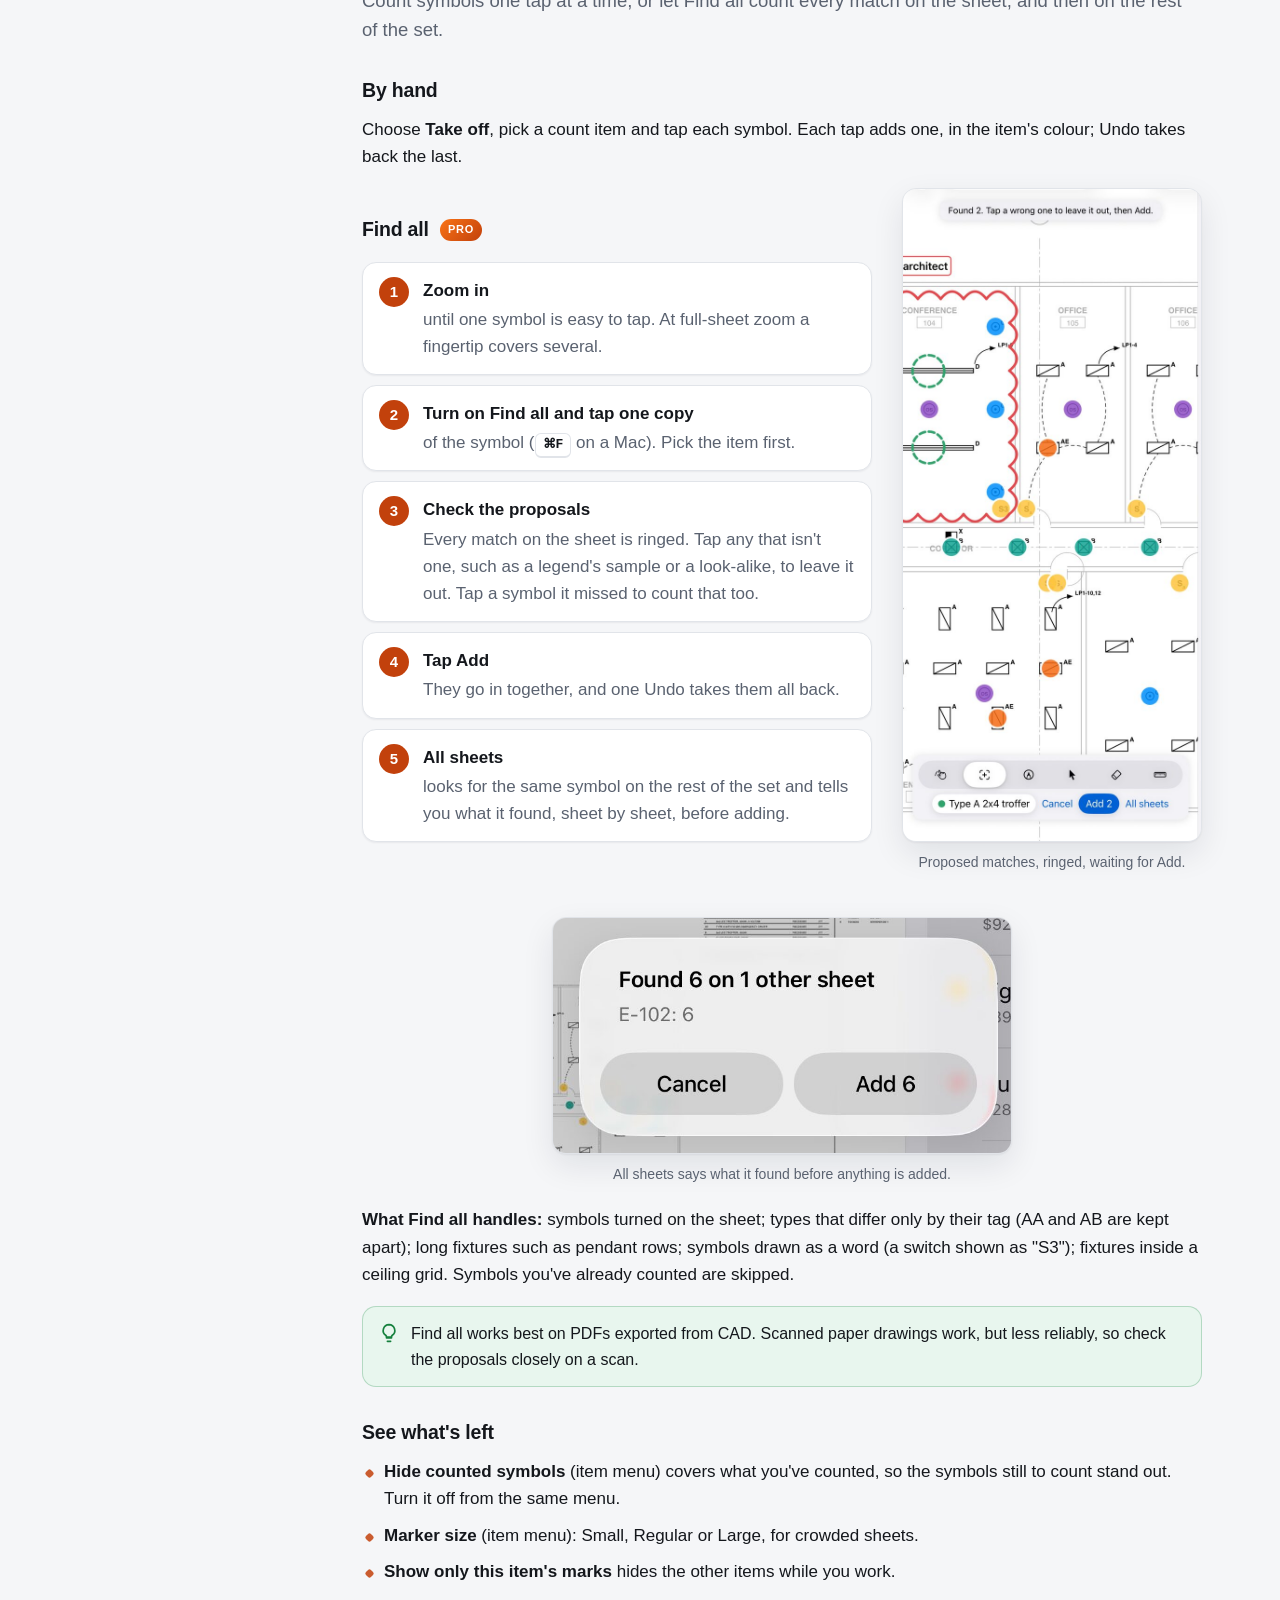
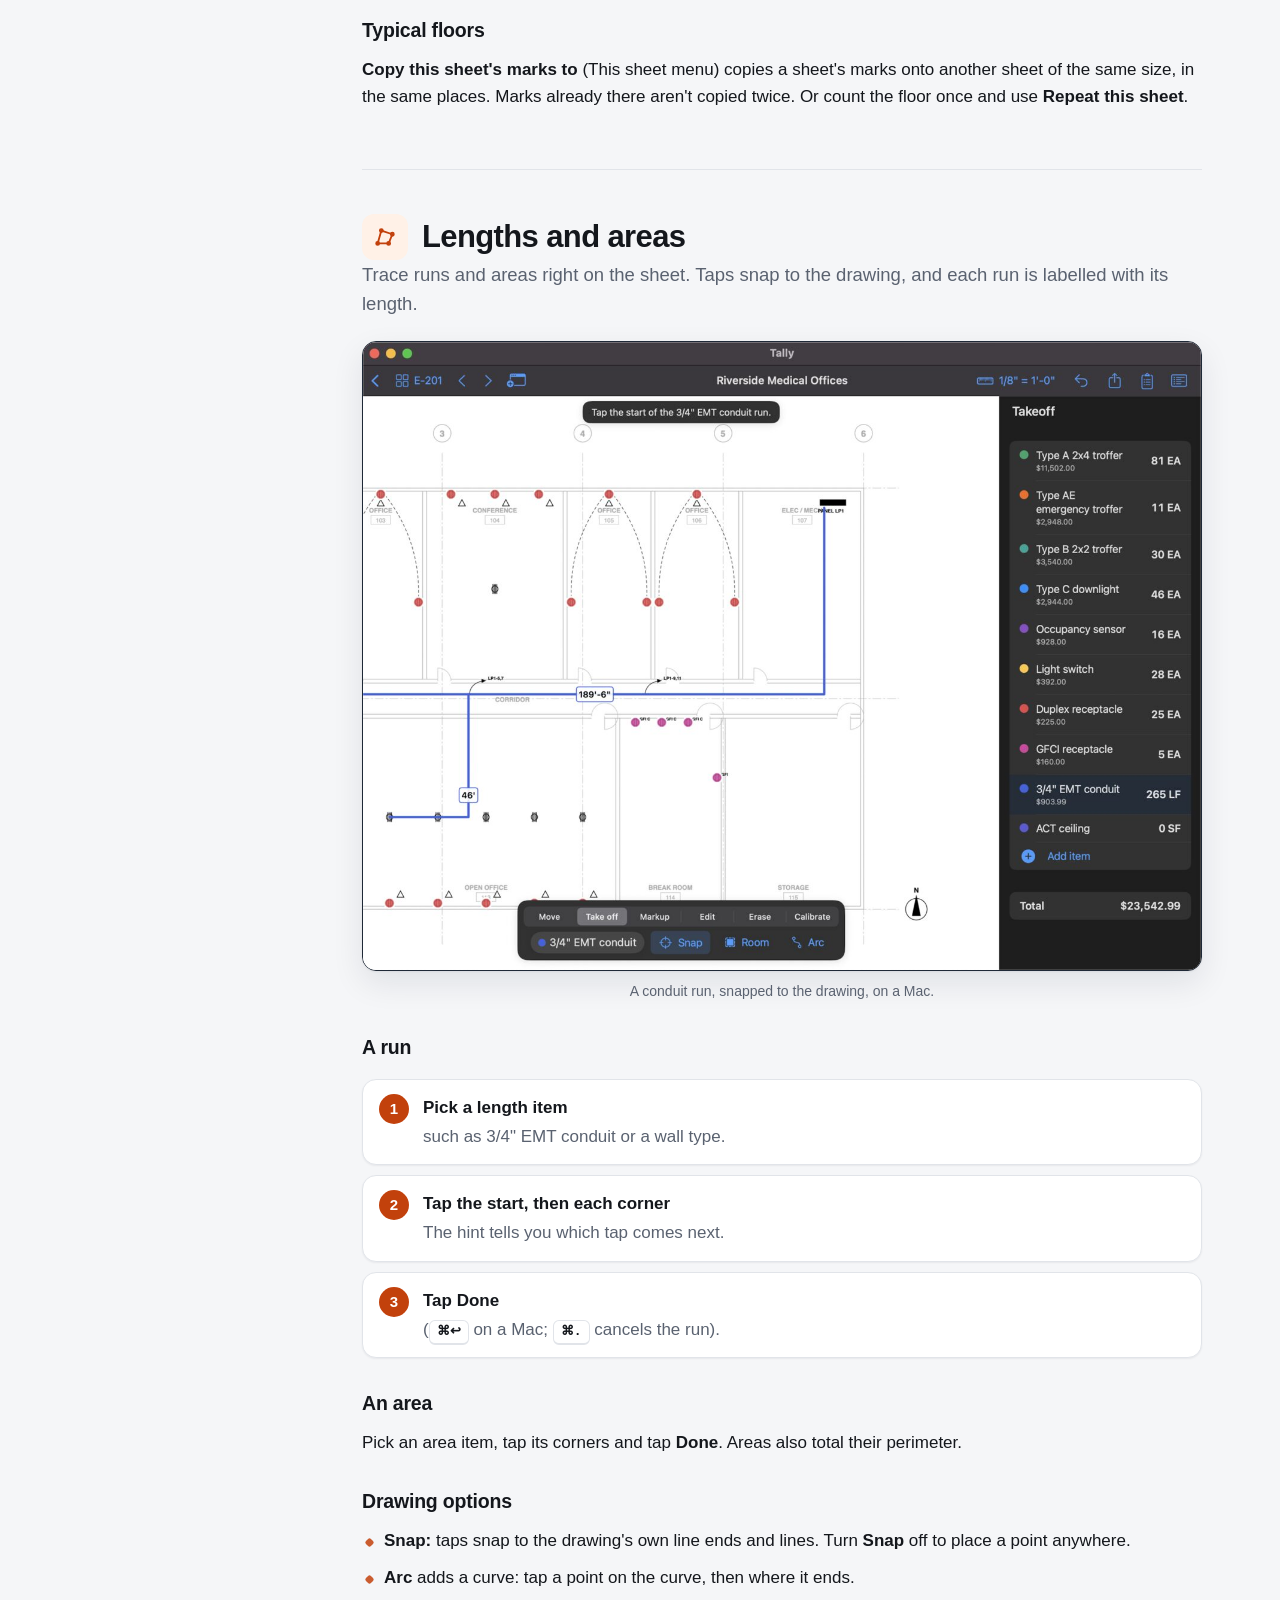
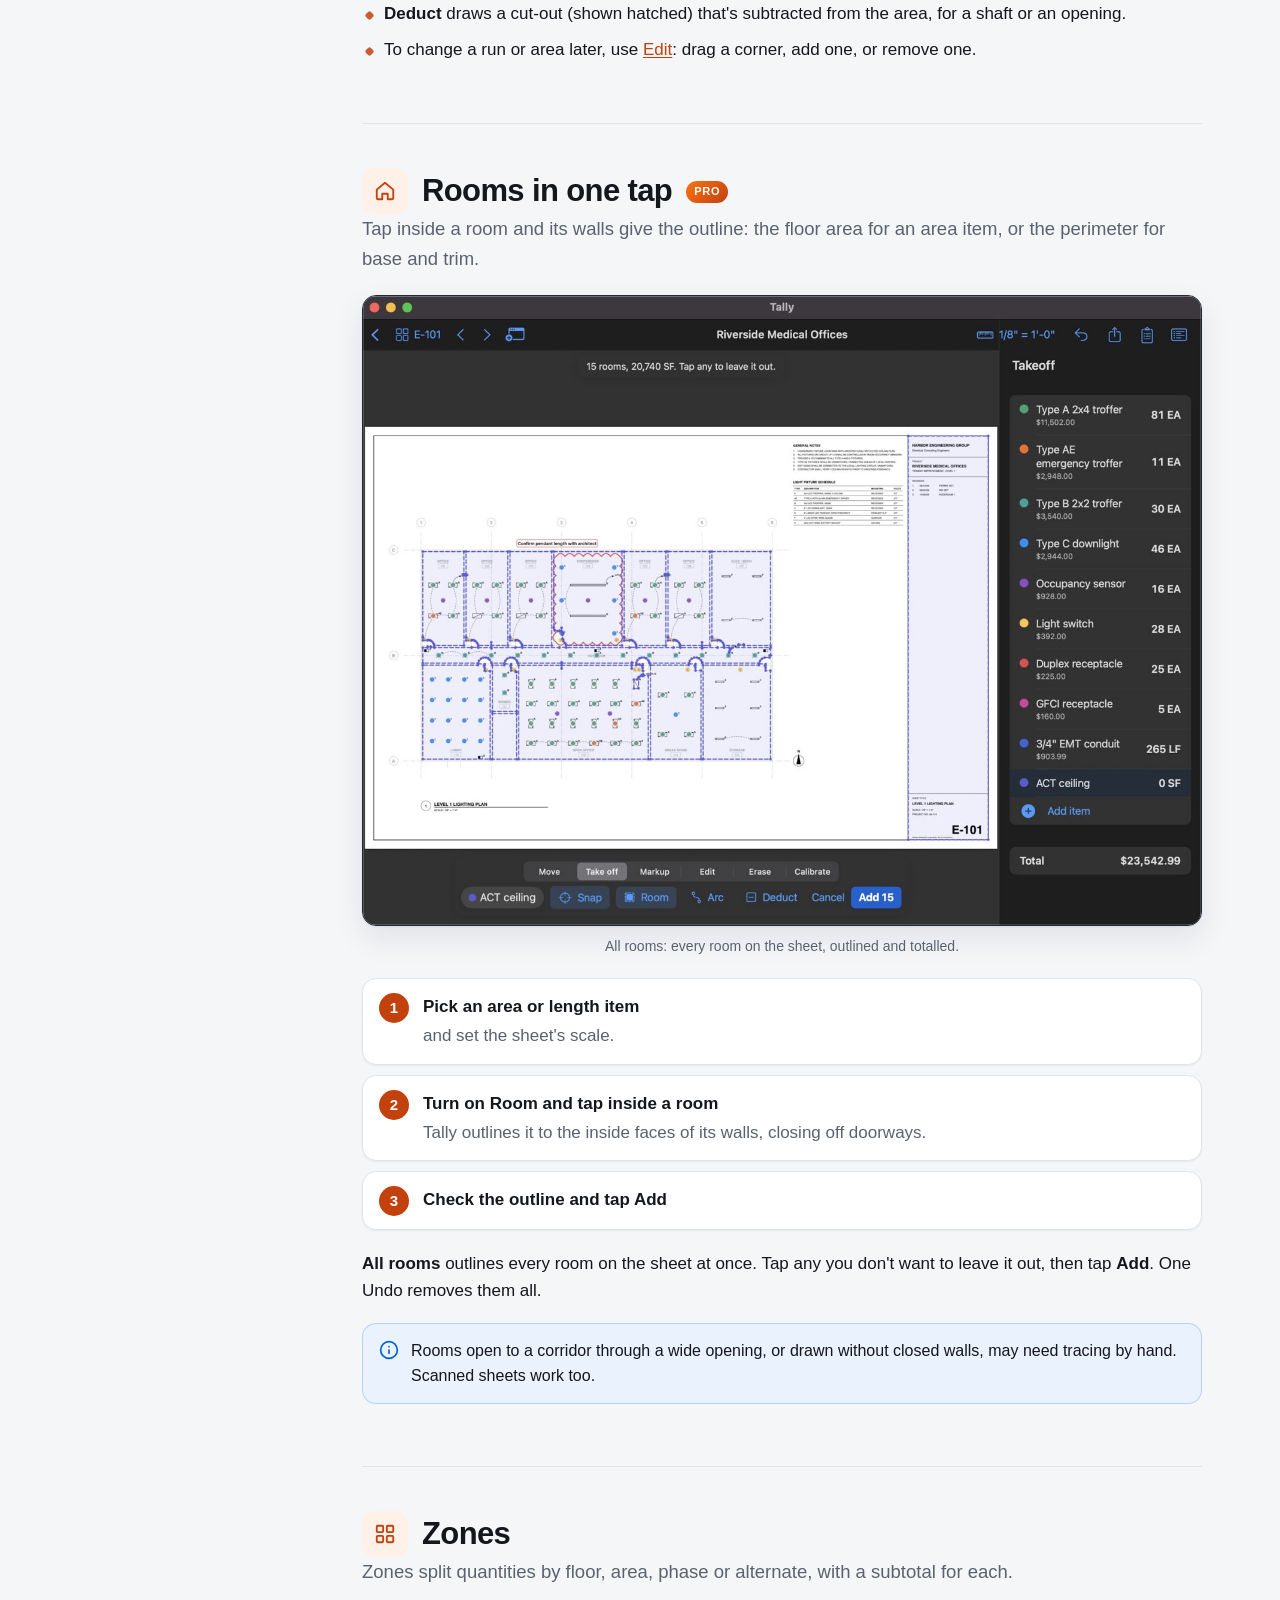
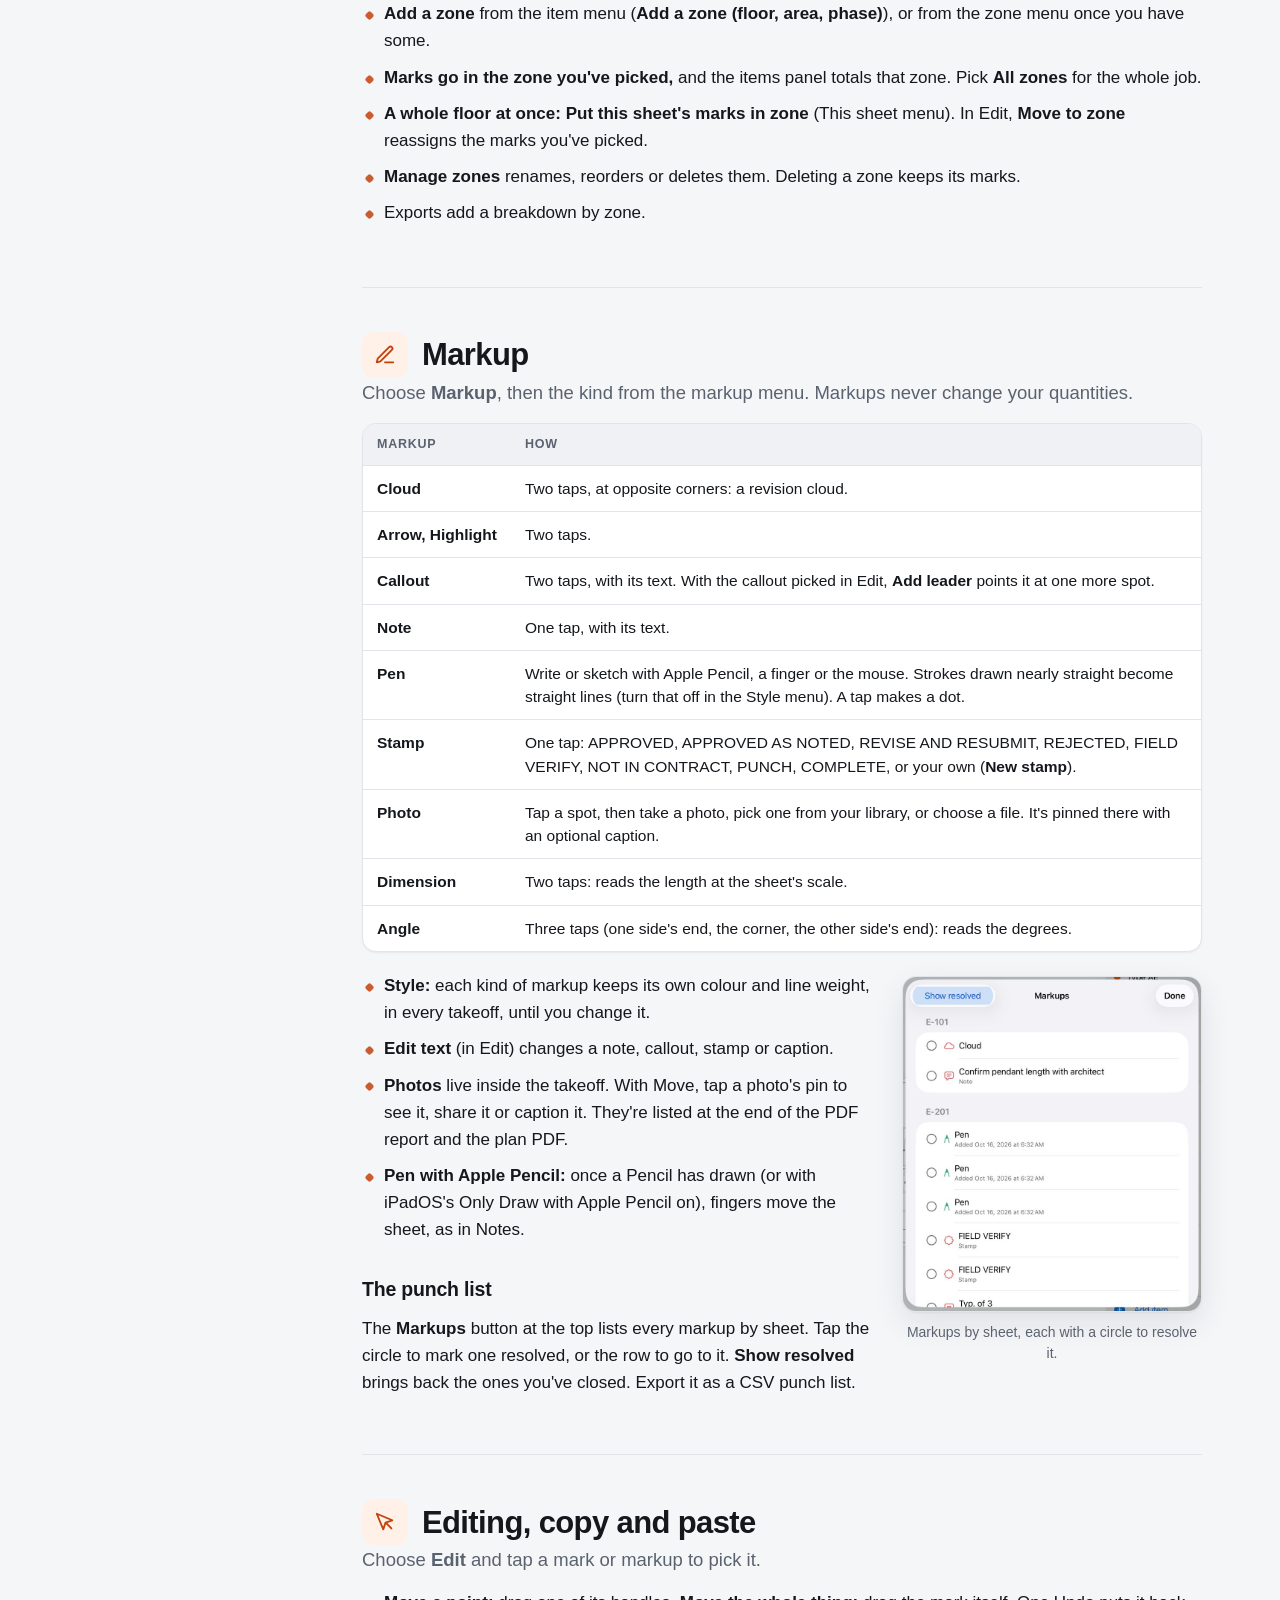
==== commit fa0fac33: "Guide: Calibrate offered on a sheet with no printed scale, the item chip's total and zone; sheet too" ====
--- a/guide.html
+++ b/guide.html
@@ -97,10 +97,10 @@
     <!-- Quick start -->
     <section class="g-section" id="quick-start" data-k="start begin tutorial first new import">
       <div class="sec-head"><span class="tile"><svg class="ic"><use href="icons.svg#zap"/></svg></span><h2>Your first takeoff</h2></div>
-      <p class="sec-intro">From a plan set PDF to priced quantities in seven steps. No plans at hand? Tap <span class="ui">Try the sample plan</span> in an empty library and follow along on a real electrical sheet. Every Tally Pro feature works on it.</p>
+      <p class="sec-intro">From a plan set PDF to priced quantities in seven steps. No plans at hand? Tap <span class="ui">Try the sample plan</span> in an empty library and follow along on a real electrical sheet. It opens at its printed scale, with the lighting plan's items first, so the first tap counts; every Tally Pro feature works on it.</p>
       <ol class="steps">
         <li><b>Import your plans</b><span>In the library, tap <span class="ui">+</span>, choose the starter list for your trade (or Blank), then pick the plan set PDF. A photo or scan of a single sheet works too.</span></li>
-        <li><b>Set the scale</b><span>Most sheets print their scale, and Tally offers it in one tap when you start taking off. You can also pick it from the scale button at the top, or calibrate from any dimension. <a href="#scale">More on scale</a></span></li>
+        <li><b>Set the scale</b><span>Most sheets print their scale, and Tally offers it in one tap when you start taking off; a sheet that prints none (a photo, a sketch) offers Calibrate instead. You can also pick it from the scale button at the top, or calibrate from any dimension. <a href="#scale">More on scale</a></span></li>
         <li><b>Pick an item</b><span>Choose <span class="ui">Take off</span> in the tool bar, then tap an item in the items panel (or pick one from the item button under the tools). Add your own with <span class="ui">Add item</span>.</span></li>
         <li><b>Count</b><span>Tap each symbol. Or zoom in, turn on <span class="ui">Find all</span> and tap one: every match on the sheet is proposed for you to check and add. <a href="#counting">How Find all works</a></span></li>
         <li><b>Measure</b><span>For a length, tap along the run and tap <span class="ui">Done</span>. For an area, tap its corners and tap <span class="ui">Done</span>. Taps snap to the drawing's lines. <a href="#measure">Lengths and areas</a></span></li>
@@ -200,7 +200,7 @@
     </section>
 
     <!-- Sheets -->
-    <section class="g-section" id="sheets" data-k="sheet browser thumbnails sheet number title block search text find rotate window links reference detail scan ocr">
+    <section class="g-section" id="sheets" data-k="sheet browser thumbnails sheet number title block search text find rotate repeat typical floor window links reference detail scan ocr">
       <div class="sec-head"><span class="tile"><svg class="ic"><use href="icons.svg#layers"/></svg></span><h2>Sheets and search</h2></div>
       <p class="sec-intro">Tally reads each sheet's number from its title block, so you can find E-101 the way you would in a paper set.</p>
       <ul>
@@ -210,13 +210,14 @@
         <li><b>Search the plans:</b> type in the sheet browser to find a sheet by number, or any text on the plans: a fixture tag, a room name, a note. A result opens its sheet zoomed to the text, highlighted.</li>
         <li><b>Scanned sets</b> have no text to search at first, so Tally reads each scanned sheet the first time you search (a few seconds a sheet) and keeps what it read. Later searches are instant.</li>
         <li><b>Jump along references:</b> with <span class="ui">Move</span>, tap a sheet number written on a plan, such as SEE E-501 or a detail's 3/E-501, to open that sheet.</li>
-        <li><b>Rotate sheet</b> (Scale menu, <kbd>⌘R</kbd>) turns a sheet that's stored sideways, a quarter turn at a time. The plan file isn't changed, and marks stay where they are on the drawing.</li>
+        <li><b>The This sheet menu</b> (beside the sheet button; in <span class="ui">More</span> on iPhone) has the sheet's own tools: <b>Repeat this sheet (typical floor)</b> counts its quantities more than once, for a floor that repeats; <b>Copy this sheet's marks to</b> copies them onto another sheet of the same size; <b>Put this sheet's marks in zone</b> moves them all into a zone.</li>
+        <li><b>Rotate sheet</b> (This sheet menu, <kbd>⌘R</kbd>) turns a sheet that's stored sideways, a quarter turn at a time. The plan file isn't changed, and marks stay where they are on the drawing.</li>
         <li><b>Two sheets side by side</b> (iPad and Mac): <span class="ui">Open in New Window</span> (<kbd>⌥⌘N</kbd>, or press and hold a thumbnail in the sheet browser) shows a sheet in a window of its own, with your marks updating live as you work in the other.</li>
       </ul>
     </section>
 
     <!-- Scale -->
-    <section class="g-section" id="scale" data-k="scale calibrate printed architectural engineering metric 1:50 units feet metres meters dimension half size check typical floor repeat">
+    <section class="g-section" id="scale" data-k="scale calibrate printed architectural engineering metric 1:50 units feet metres meters dimension half size check">
       <div class="sec-head"><span class="tile"><svg class="ic"><use href="icons.svg#ruler"/></svg></span><h2>Scale</h2></div>
       <p class="sec-intro">Every sheet has its own scale. Lengths, areas, rooms and dimensions need one; counting doesn't.</p>
       <div class="split">
@@ -224,7 +225,7 @@
           <h3>The fastest way: the scale the sheet prints</h3>
           <p>Tally reads the scale printed on each sheet, such as <code>SCALE: 1/8" = 1'-0"</code>, <code>1" = 20'</code>, or <code>1:50</code> under a view on a metric sheet, scans included.</p>
           <ul>
-            <li>On a sheet with no scale yet, Take off offers the printed scale in one tap.</li>
+            <li>On a sheet with no scale yet, Take off offers the printed scale in one tap; with other sheets still without one, the next tap offers <span class="ui">Use each sheet's printed scale</span>.</li>
             <li>The Scale menu lists it first, under <span class="ui">Printed on this sheet</span>. A sheet that prints several (a plan and its details) lists them all: pick the one for the view you're taking off.</li>
             <li><span class="ui">Use each sheet's printed scale</span> sets every sheet that has no scale yet from the one scale it prints, in a single step (one Undo). Sheets that print several, or none, are left for you, and Tally says how many.</li>
           </ul>
@@ -245,7 +246,6 @@
       <ul>
         <li><b>Architectural, Engineering and Metric</b> list the usual scales (metric ones from 1:1 to 1:2500).</li>
         <li><b>Use this scale on all sheets</b> copies this sheet's scale to the rest of the set.</li>
-        <li><b>Repeat this sheet (typical floor)</b> counts a sheet's quantities more than once, for a floor that repeats.</li>
         <li><b>Remove scale</b> clears it.</li>
         <li><b>Units</b> shows the takeoff in feet (LF, SF, cubic yards) or metres (m, m², m³). New takeoffs start in your region's units. Prices, totals and exports follow, and switching never changes a total.</li>
       </ul>
@@ -255,7 +255,7 @@
     <!-- Items -->
     <section class="g-section" id="items" data-k="item add edit cost waste color colour materials assembly wall height roof pitch depth volume cubic yards extra per run drops duplicate move marks filter find an item">
       <div class="sec-head"><span class="tile"><svg class="ic"><use href="icons.svg#list"/></svg></span><h2>Items</h2></div>
-      <p class="sec-intro">An item is what you're taking off: a fixture type, a conduit size, a wall type, a floor finish. Each has a colour on the plan and a total in the items panel.</p>
+      <p class="sec-intro">An item is what you're taking off: a fixture type, a conduit size, a wall type, a floor finish. Each has a colour on the plan and a total in the items panel; the item button under the tools shows the chosen item's total too, so a count is in view on iPhone with the panel hidden (with a zone picked, that zone's count, named: “0 EA in Level 2”).</p>
       <div class="split">
         <div>
           <h3>Add or change an item</h3>
@@ -315,7 +315,7 @@
         <li><b>Show only this item's marks</b> hides the other items while you work.</li>
       </ul>
       <h3>Typical floors</h3>
-      <p><span class="ui">Copy this sheet's marks to</span> (Scale menu) copies a sheet's marks onto another sheet of the same size, in the same places. Marks already there aren't copied twice. Or count the floor once and use <span class="ui">Repeat this sheet</span>.</p>
+      <p><span class="ui">Copy this sheet's marks to</span> (This sheet menu) copies a sheet's marks onto another sheet of the same size, in the same places. Marks already there aren't copied twice. Or count the floor once and use <span class="ui">Repeat this sheet</span>.</p>
     </section>
 
     <!-- Measure -->
@@ -361,7 +361,7 @@
       <ul>
         <li><b>Add a zone</b> from the item menu (<span class="ui">Add a zone (floor, area, phase)</span>), or from the zone menu once you have some.</li>
         <li><b>Marks go in the zone you've picked,</b> and the items panel totals that zone. Pick <span class="ui">All zones</span> for the whole job.</li>
-        <li><b>A whole floor at once:</b> <span class="ui">Put this sheet's marks in zone</span> (Scale menu). In Edit, <span class="ui">Move to zone</span> reassigns the marks you've picked.</li>
+        <li><b>A whole floor at once:</b> <span class="ui">Put this sheet's marks in zone</span> (This sheet menu). In Edit, <span class="ui">Move to zone</span> reassigns the marks you've picked.</li>
         <li><b>Manage zones</b> renames, reorders or deletes them. Deleting a zone keeps its marks.</li>
         <li>Exports add a breakdown by zone.</li>
       </ul>
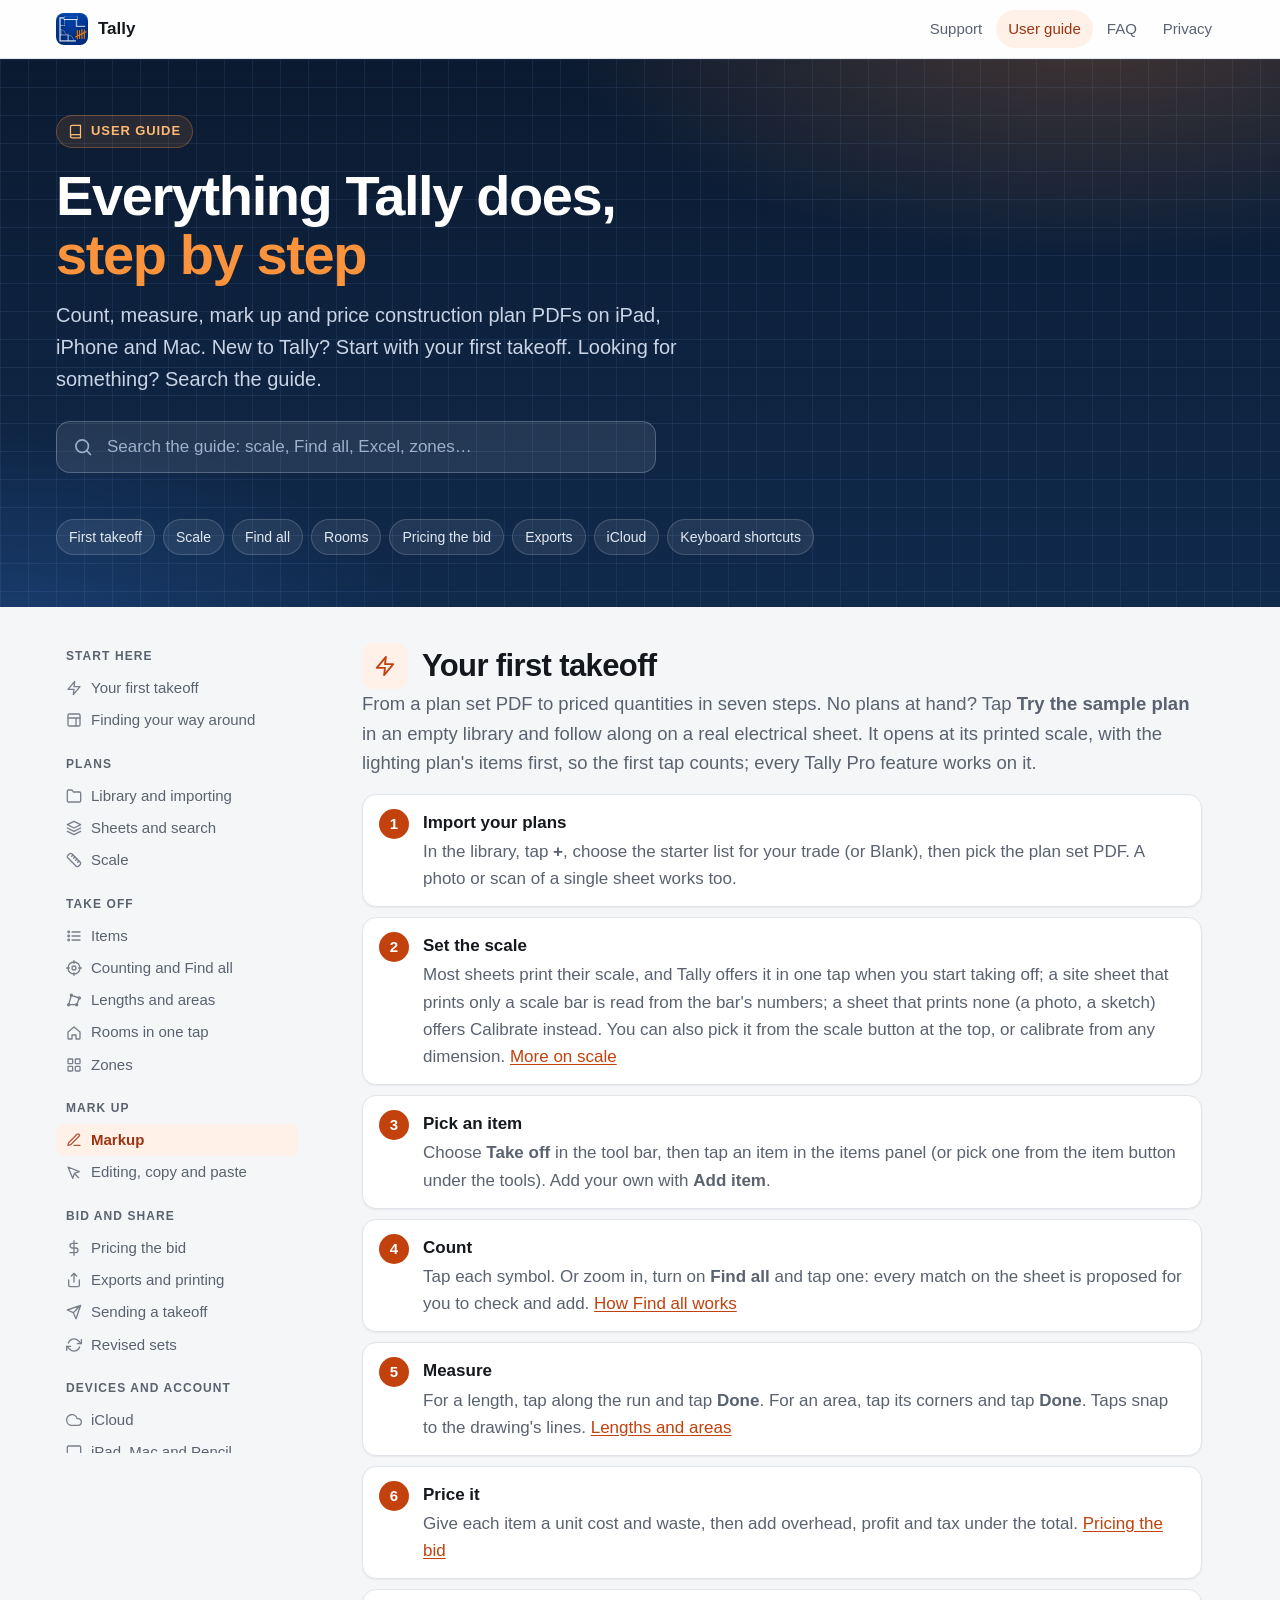
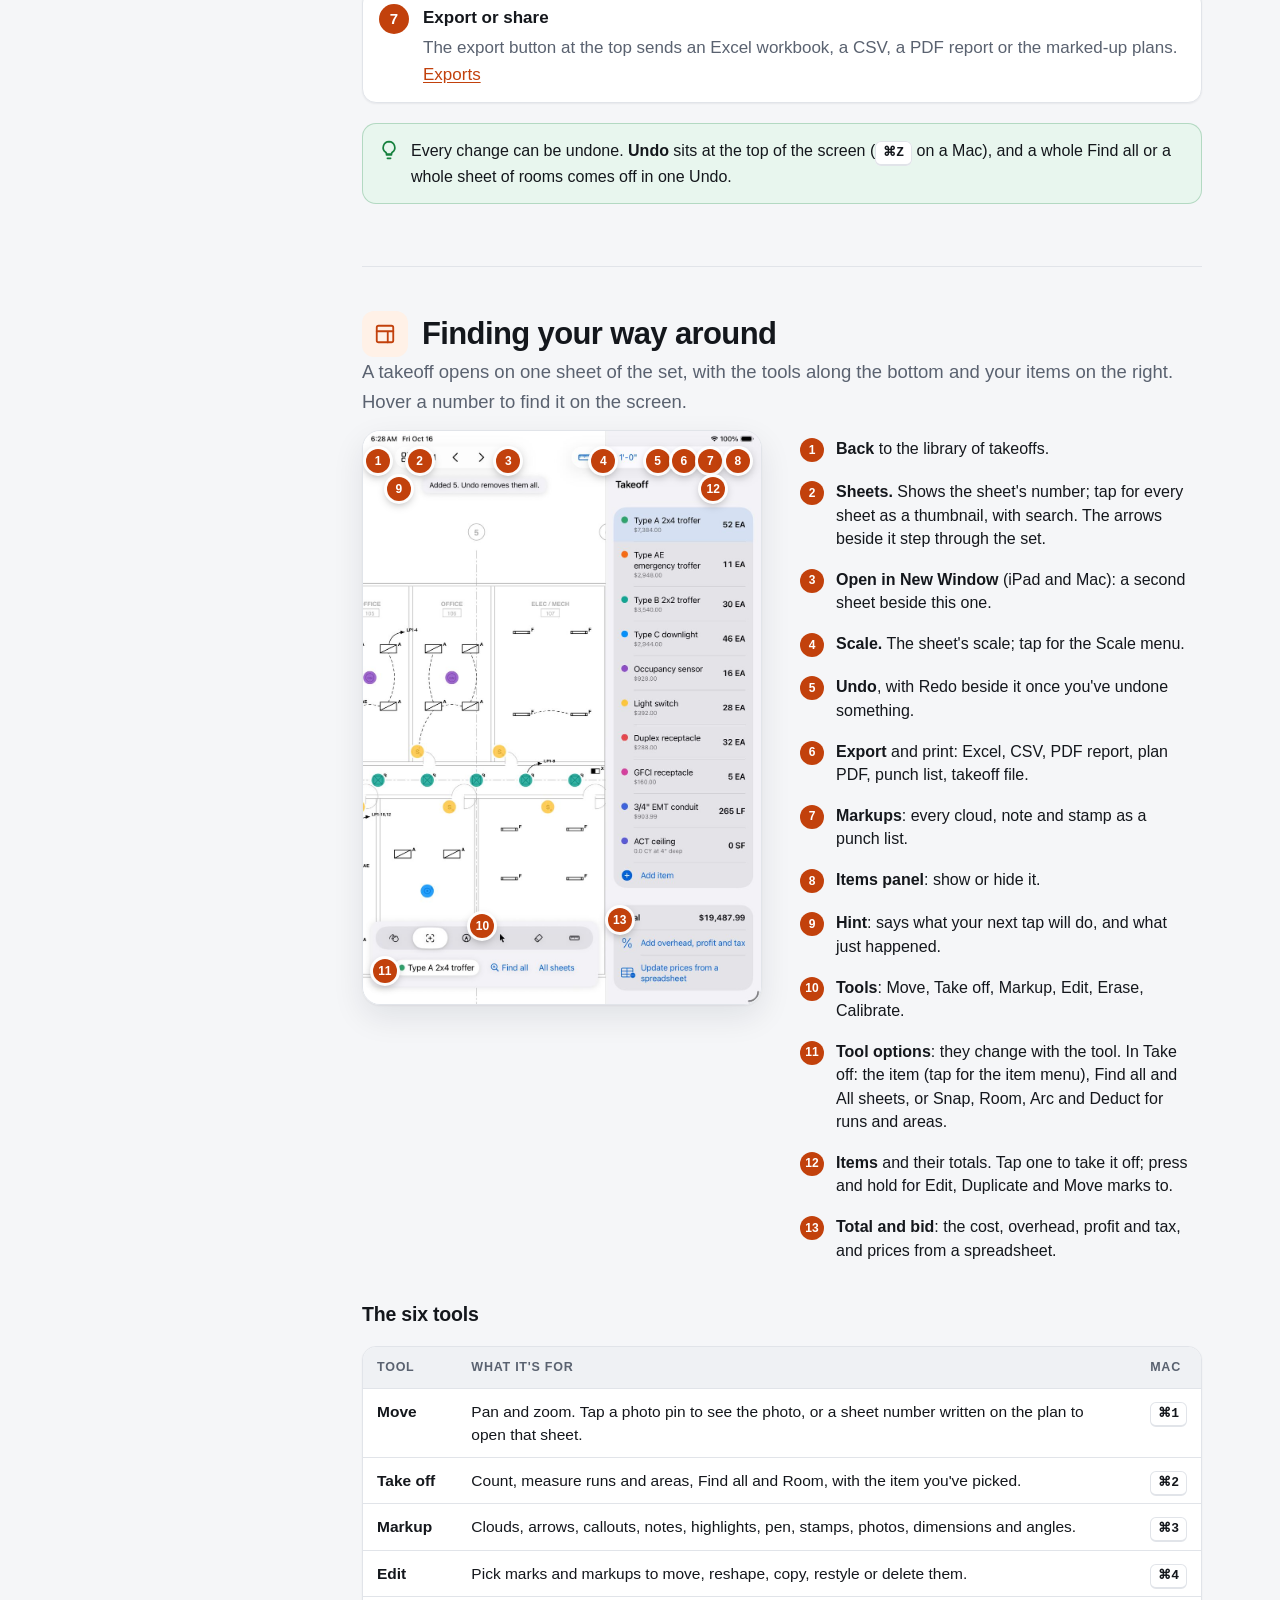
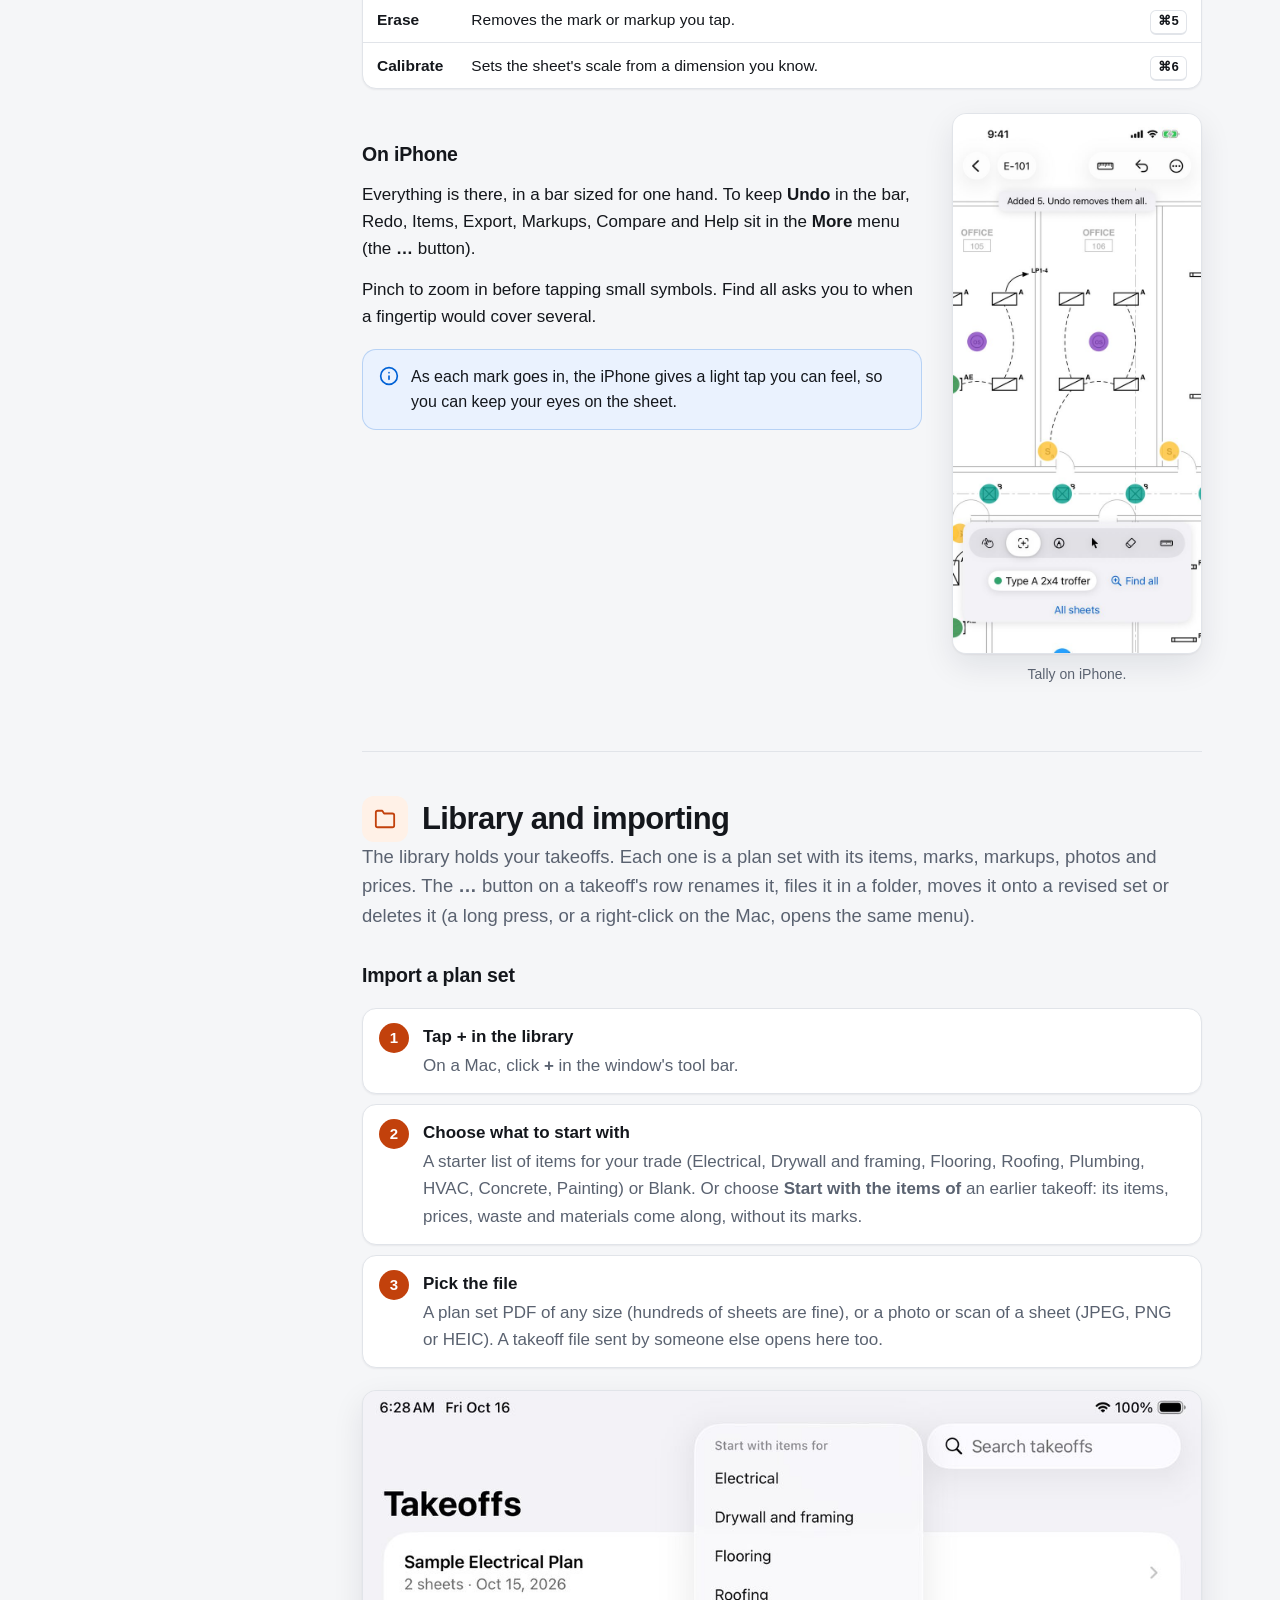
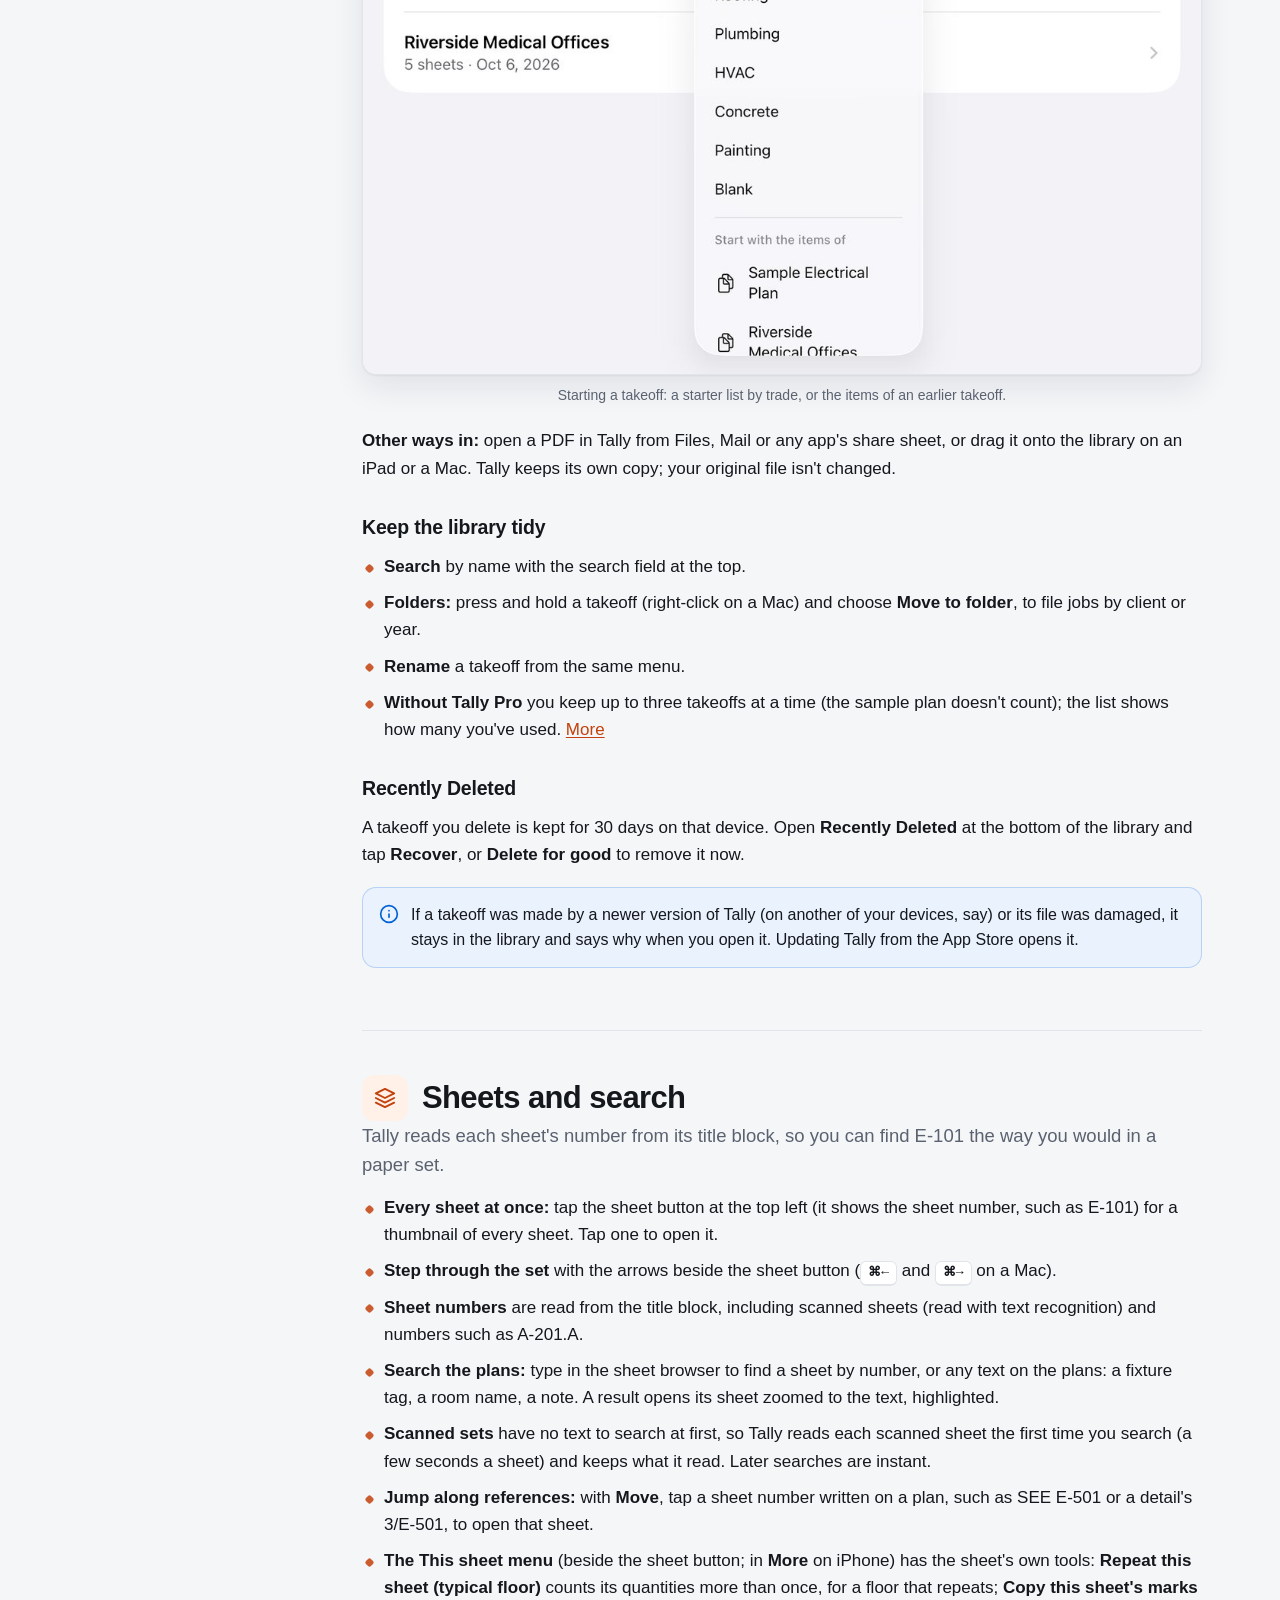
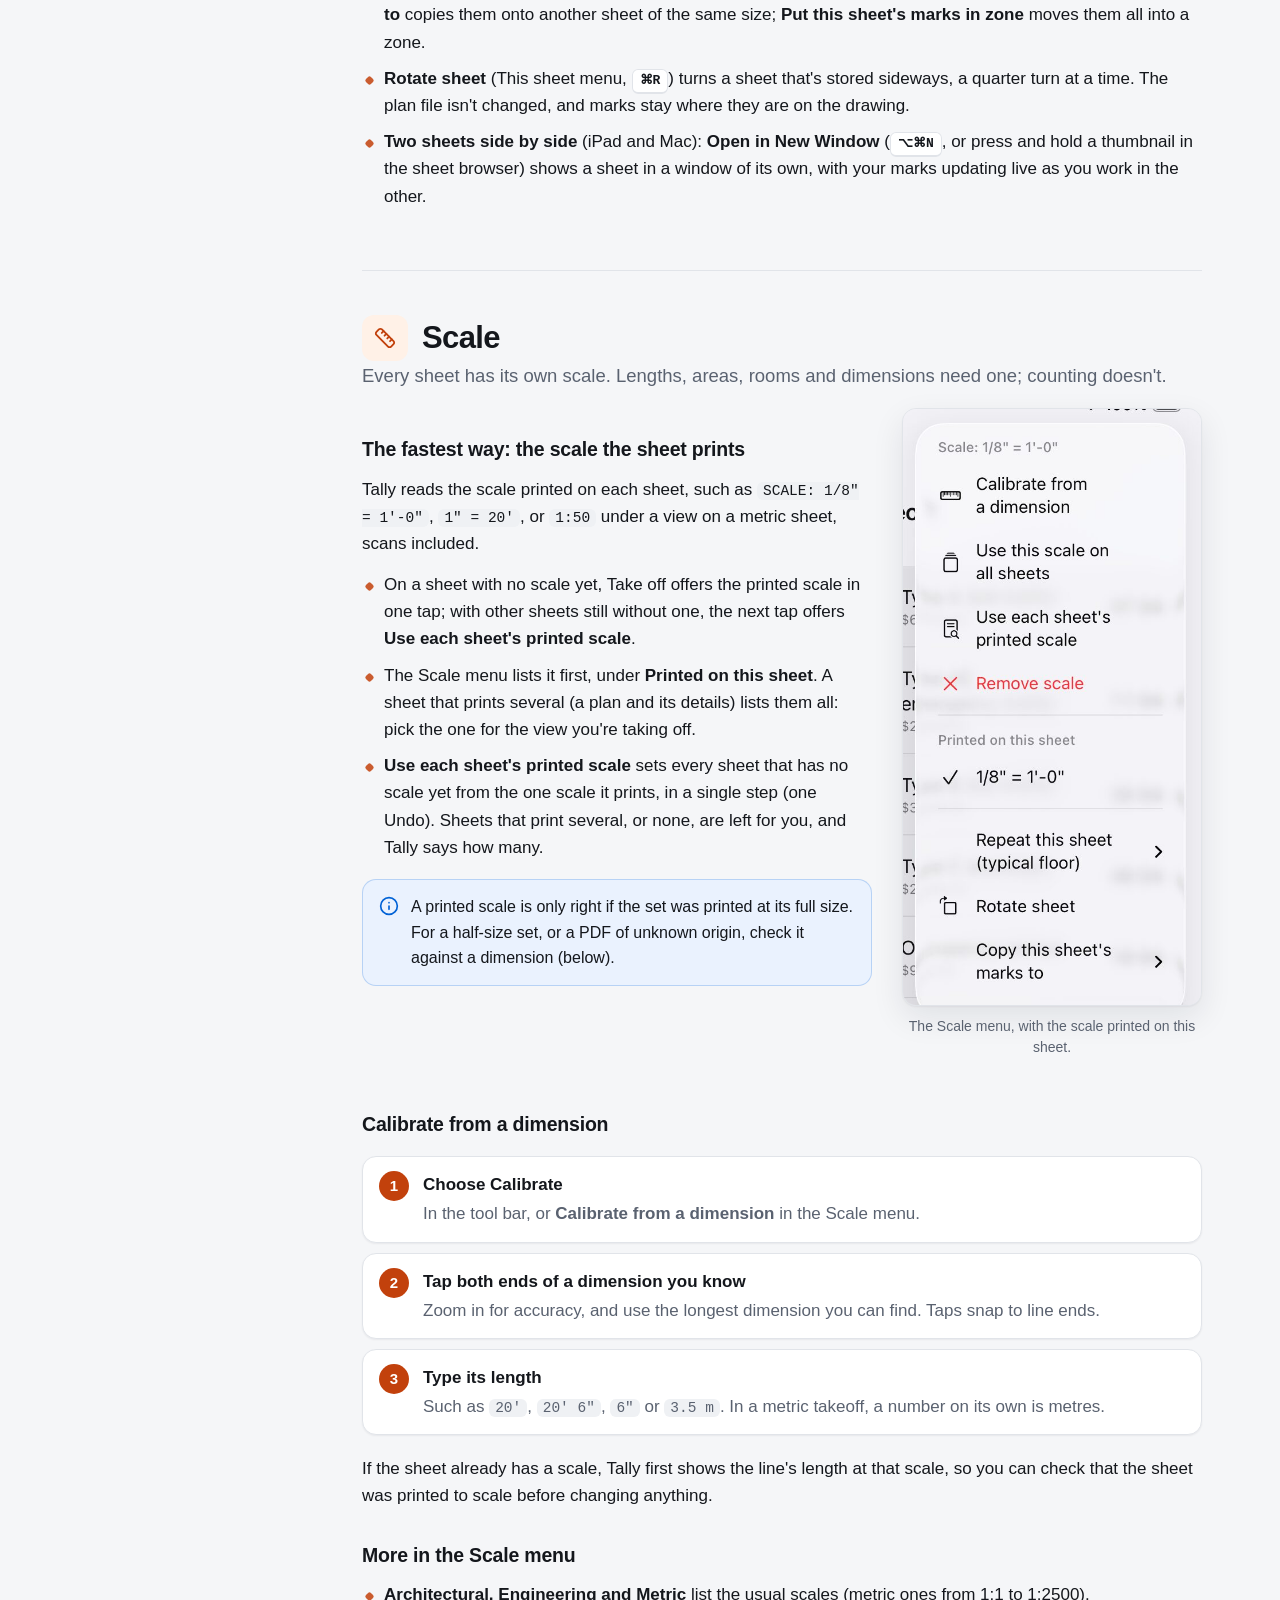
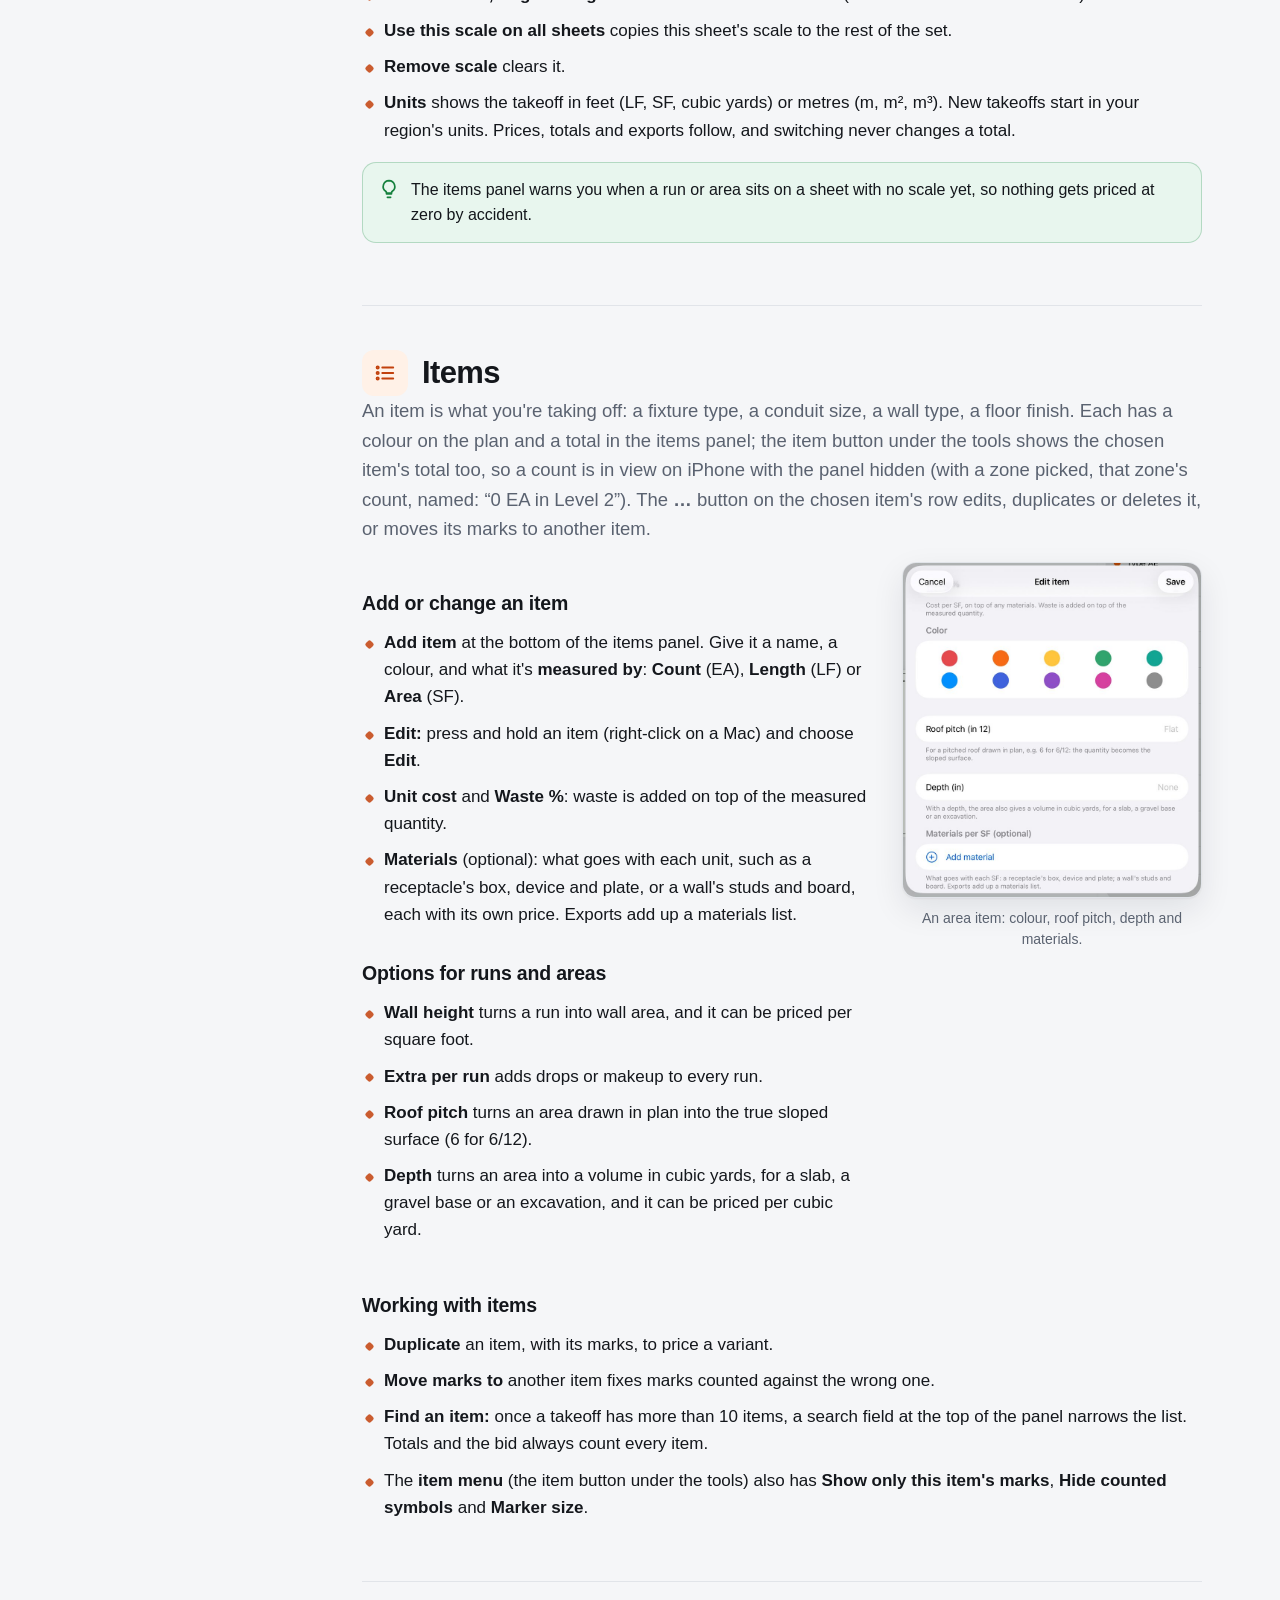
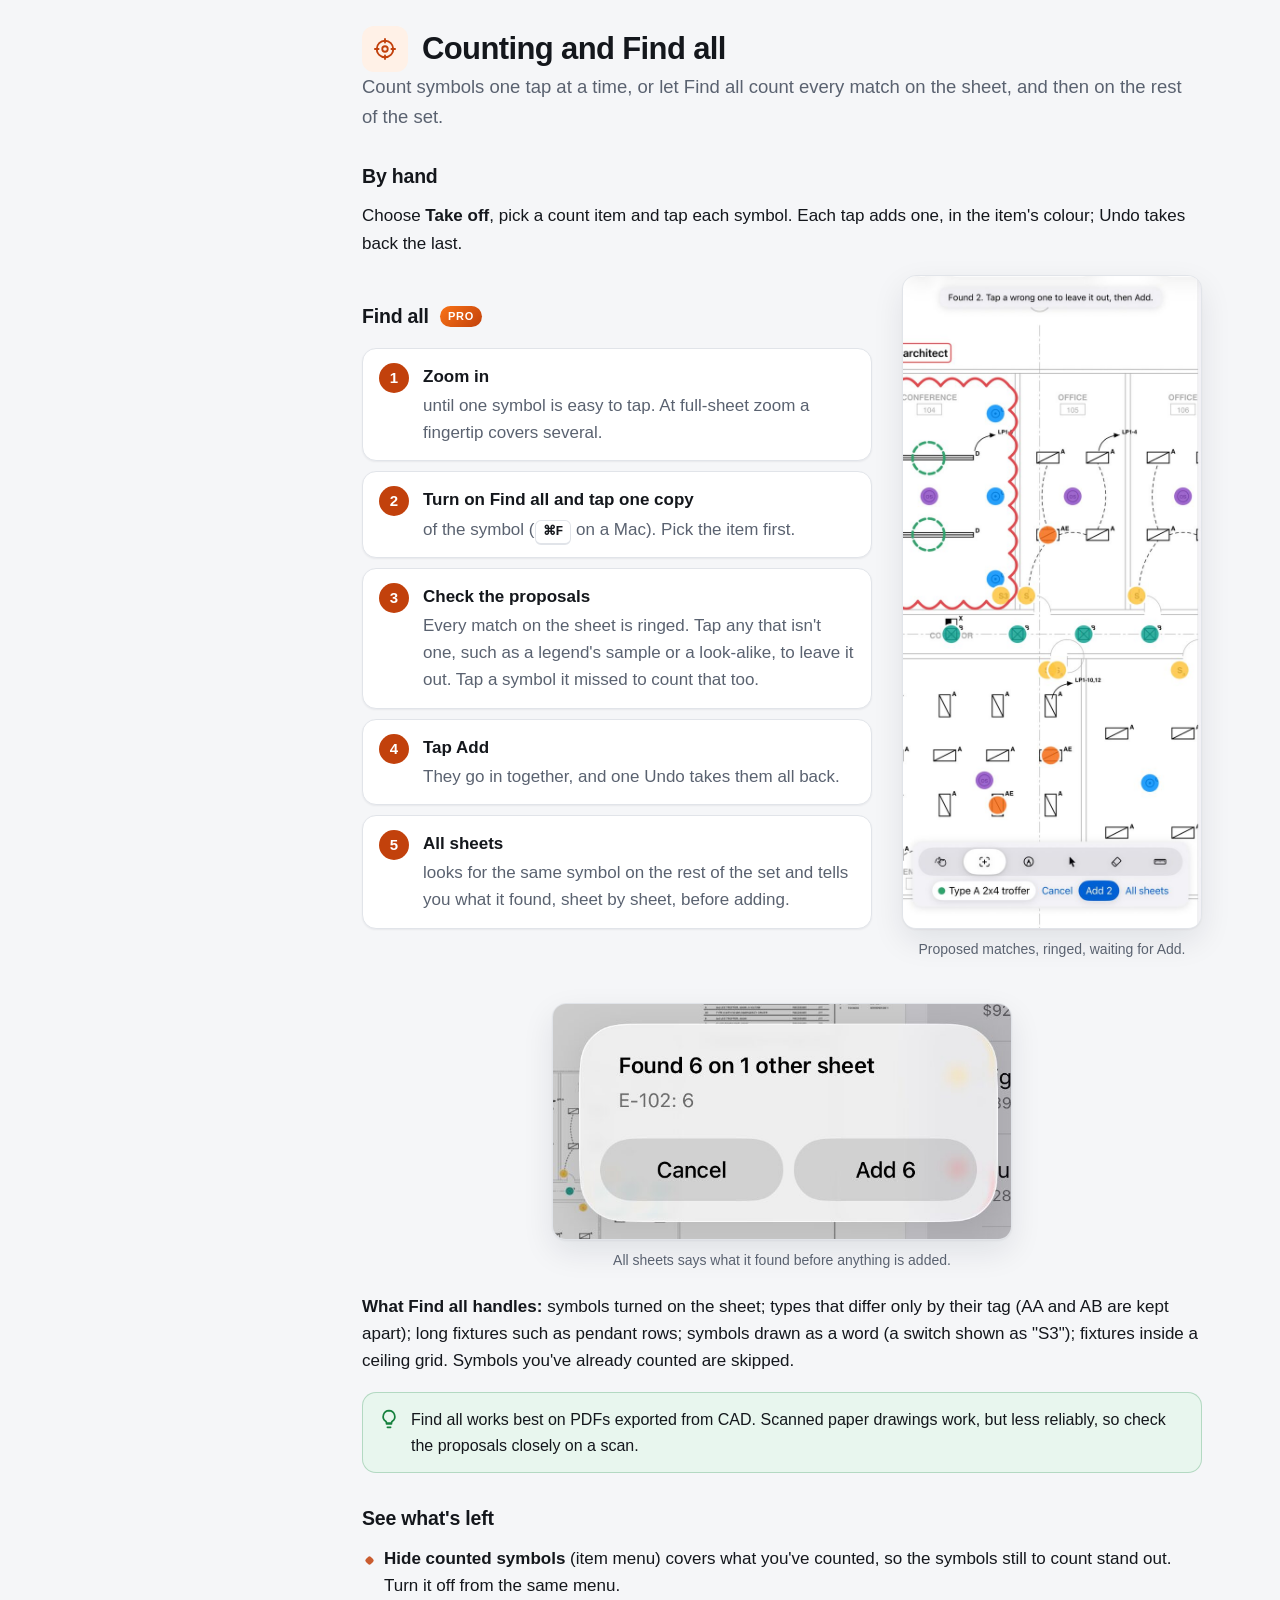
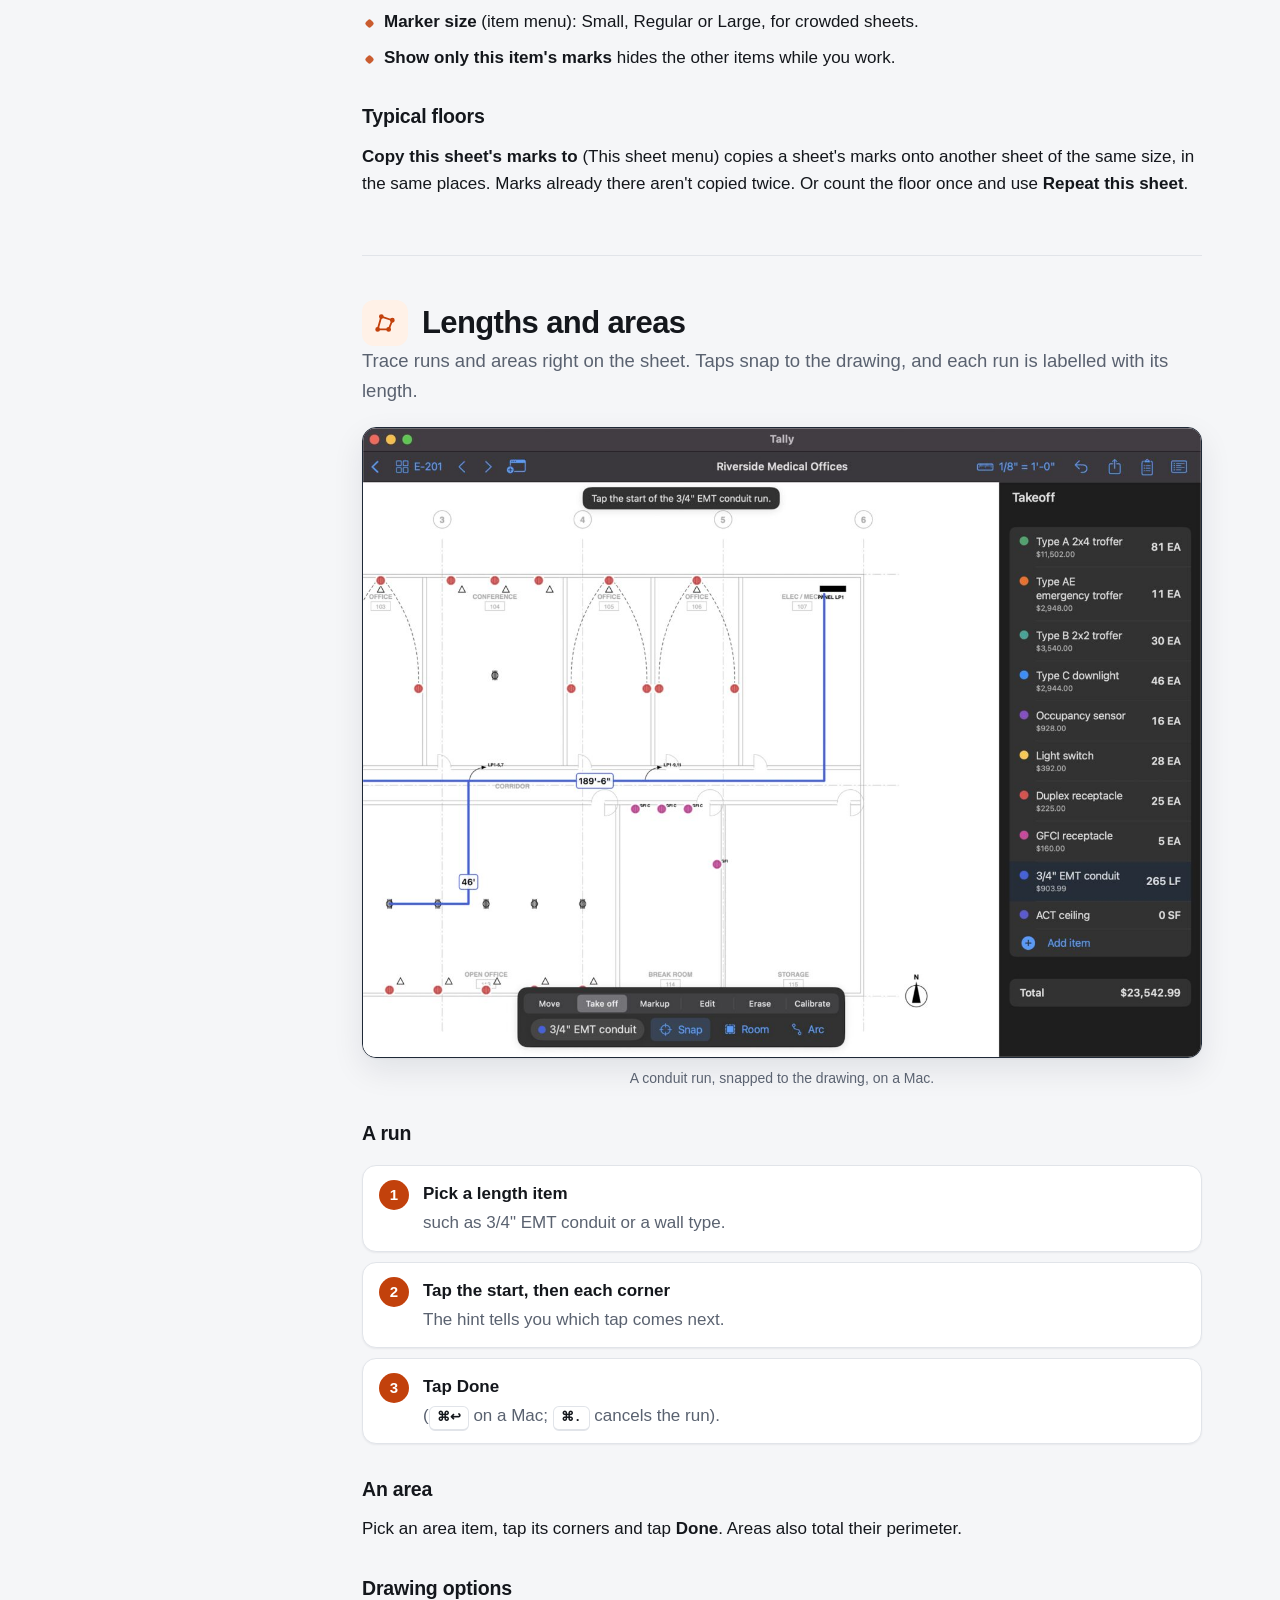
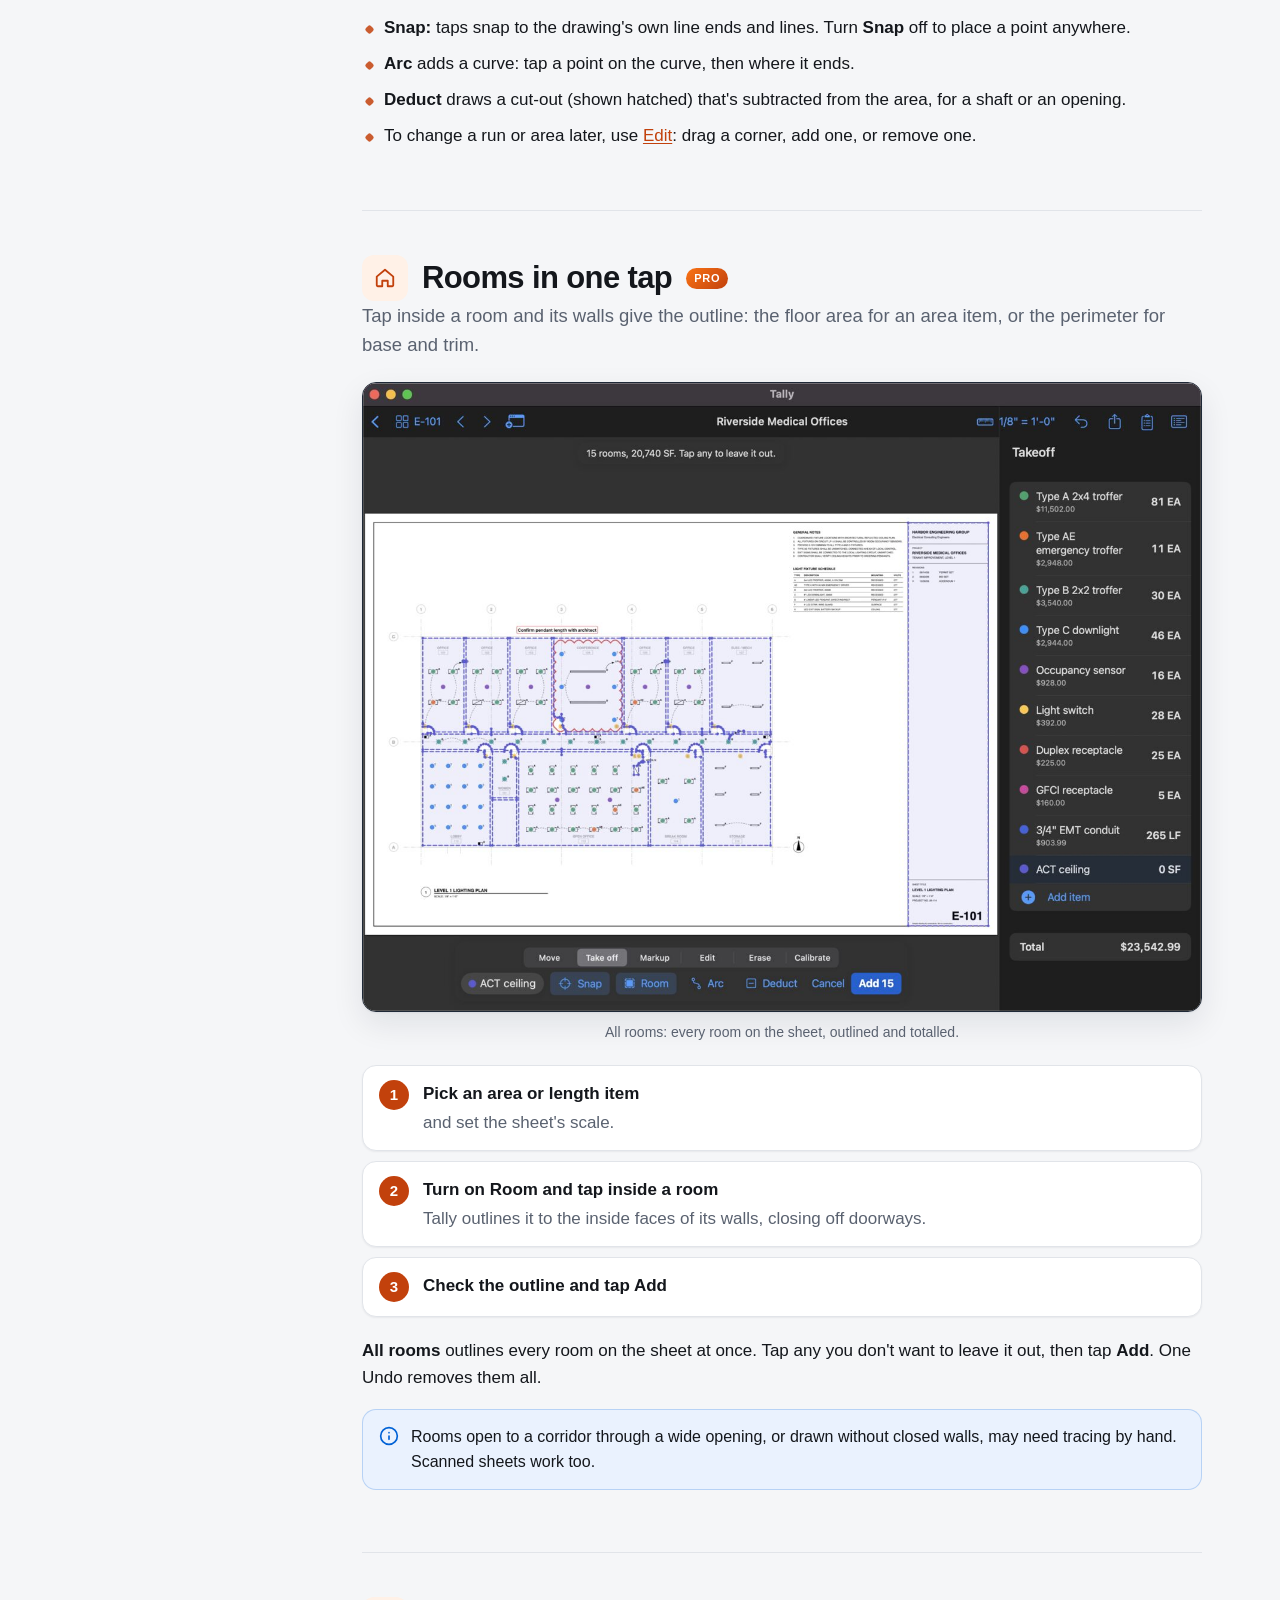
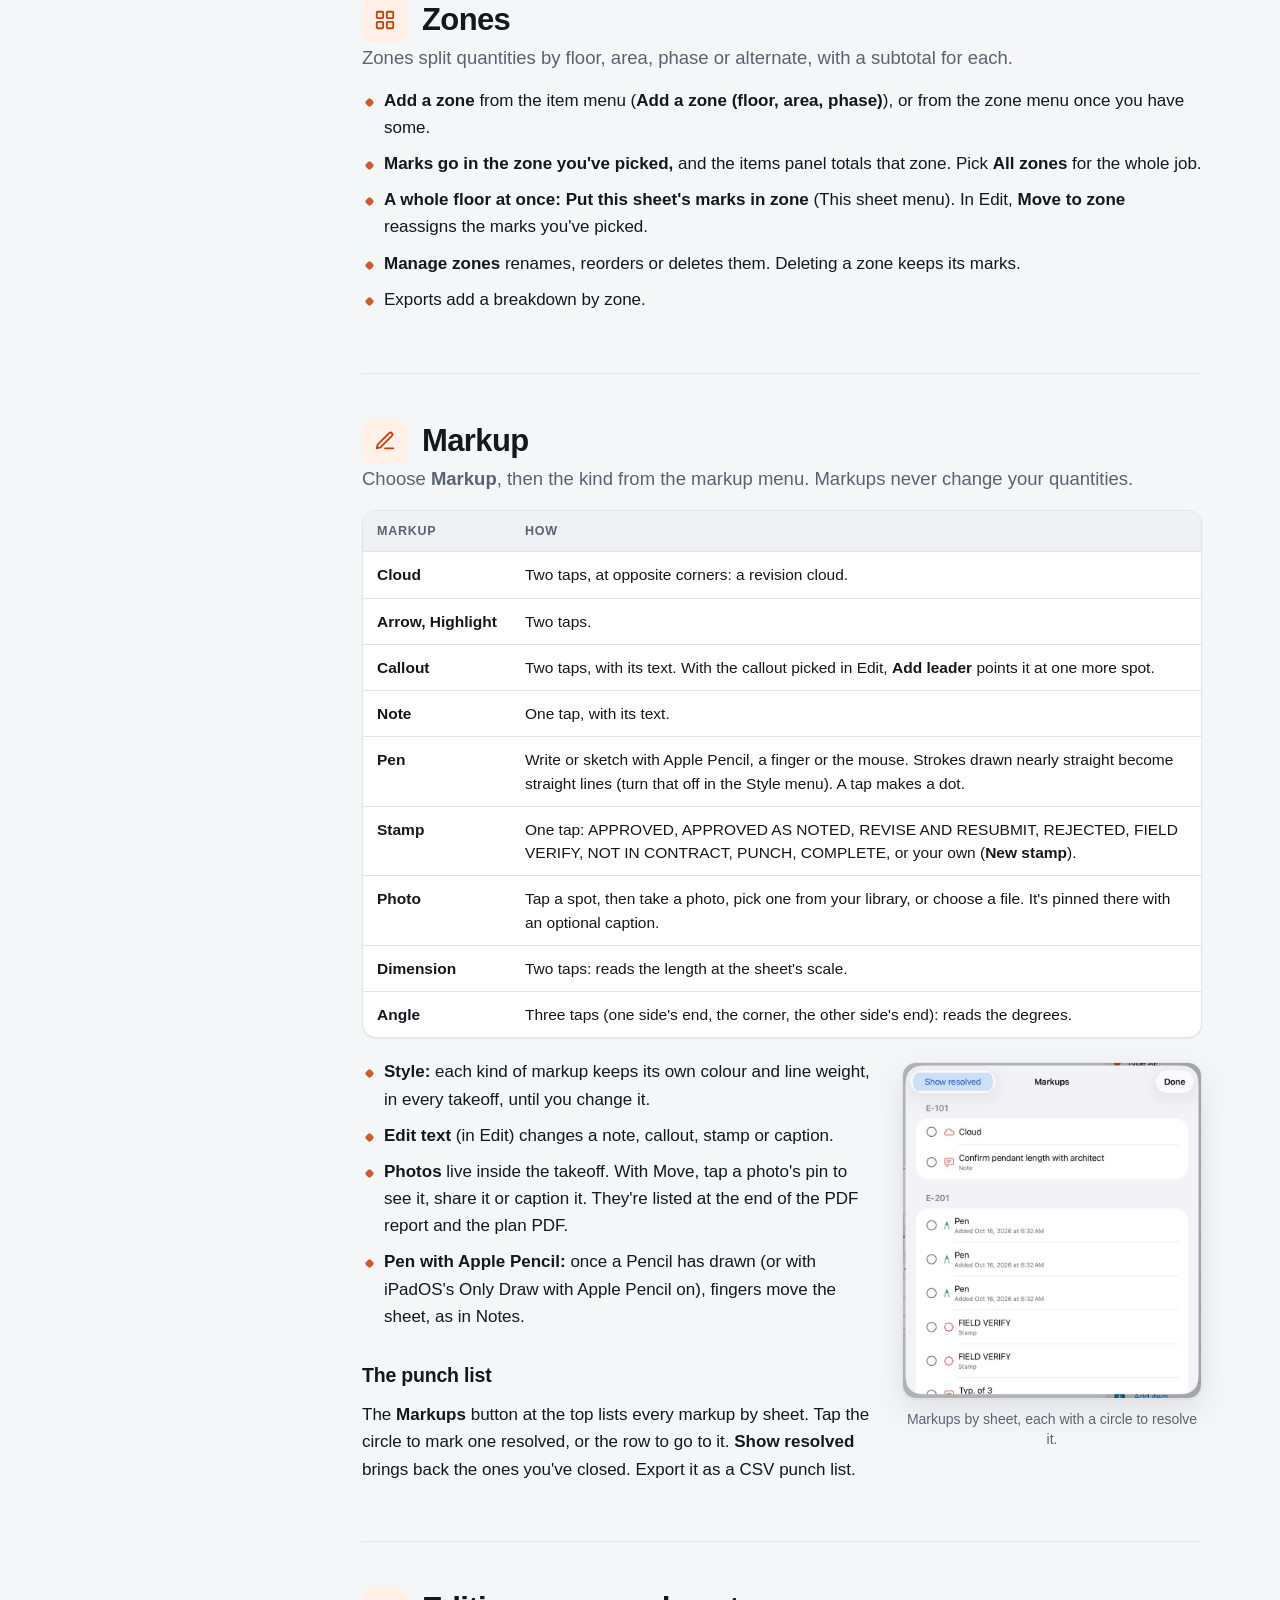
==== commit 3cf4a857: "Guide: the takeoff and item rows' actions button, site sheets read from their scale bar" ====
--- a/guide.html
+++ b/guide.html
@@ -100,7 +100,7 @@
       <p class="sec-intro">From a plan set PDF to priced quantities in seven steps. No plans at hand? Tap <span class="ui">Try the sample plan</span> in an empty library and follow along on a real electrical sheet. It opens at its printed scale, with the lighting plan's items first, so the first tap counts; every Tally Pro feature works on it.</p>
       <ol class="steps">
         <li><b>Import your plans</b><span>In the library, tap <span class="ui">+</span>, choose the starter list for your trade (or Blank), then pick the plan set PDF. A photo or scan of a single sheet works too.</span></li>
-        <li><b>Set the scale</b><span>Most sheets print their scale, and Tally offers it in one tap when you start taking off; a sheet that prints none (a photo, a sketch) offers Calibrate instead. You can also pick it from the scale button at the top, or calibrate from any dimension. <a href="#scale">More on scale</a></span></li>
+        <li><b>Set the scale</b><span>Most sheets print their scale, and Tally offers it in one tap when you start taking off; a site sheet that prints only a scale bar is read from the bar's numbers; a sheet that prints none (a photo, a sketch) offers Calibrate instead. You can also pick it from the scale button at the top, or calibrate from any dimension. <a href="#scale">More on scale</a></span></li>
         <li><b>Pick an item</b><span>Choose <span class="ui">Take off</span> in the tool bar, then tap an item in the items panel (or pick one from the item button under the tools). Add your own with <span class="ui">Add item</span>.</span></li>
         <li><b>Count</b><span>Tap each symbol. Or zoom in, turn on <span class="ui">Find all</span> and tap one: every match on the sheet is proposed for you to check and add. <a href="#counting">How Find all works</a></span></li>
         <li><b>Measure</b><span>For a length, tap along the run and tap <span class="ui">Done</span>. For an area, tap its corners and tap <span class="ui">Done</span>. Taps snap to the drawing's lines. <a href="#measure">Lengths and areas</a></span></li>
@@ -175,7 +175,7 @@
     <!-- Library -->
     <section class="g-section" id="library" data-k="import pdf open folders search rename delete recover recently deleted starter list template trade sample files drag drop picture photo image heic">
       <div class="sec-head"><span class="tile"><svg class="ic"><use href="icons.svg#folder"/></svg></span><h2>Library and importing</h2></div>
-      <p class="sec-intro">The library holds your takeoffs. Each one is a plan set with its items, marks, markups, photos and prices.</p>
+      <p class="sec-intro">The library holds your takeoffs. Each one is a plan set with its items, marks, markups, photos and prices. The <span class="ui">…</span> button on a takeoff's row renames it, files it in a folder, moves it onto a revised set or deletes it (a long press, or a right-click on the Mac, opens the same menu).</p>
 
       <h3>Import a plan set</h3>
       <ol class="steps">
@@ -255,7 +255,7 @@
     <!-- Items -->
     <section class="g-section" id="items" data-k="item add edit cost waste color colour materials assembly wall height roof pitch depth volume cubic yards extra per run drops duplicate move marks filter find an item">
       <div class="sec-head"><span class="tile"><svg class="ic"><use href="icons.svg#list"/></svg></span><h2>Items</h2></div>
-      <p class="sec-intro">An item is what you're taking off: a fixture type, a conduit size, a wall type, a floor finish. Each has a colour on the plan and a total in the items panel; the item button under the tools shows the chosen item's total too, so a count is in view on iPhone with the panel hidden (with a zone picked, that zone's count, named: “0 EA in Level 2”).</p>
+      <p class="sec-intro">An item is what you're taking off: a fixture type, a conduit size, a wall type, a floor finish. Each has a colour on the plan and a total in the items panel; the item button under the tools shows the chosen item's total too, so a count is in view on iPhone with the panel hidden (with a zone picked, that zone's count, named: “0 EA in Level 2”). The <span class="ui">…</span> button on the chosen item's row edits, duplicates or deletes it, or moves its marks to another item.</p>
       <div class="split">
         <div>
           <h3>Add or change an item</h3>
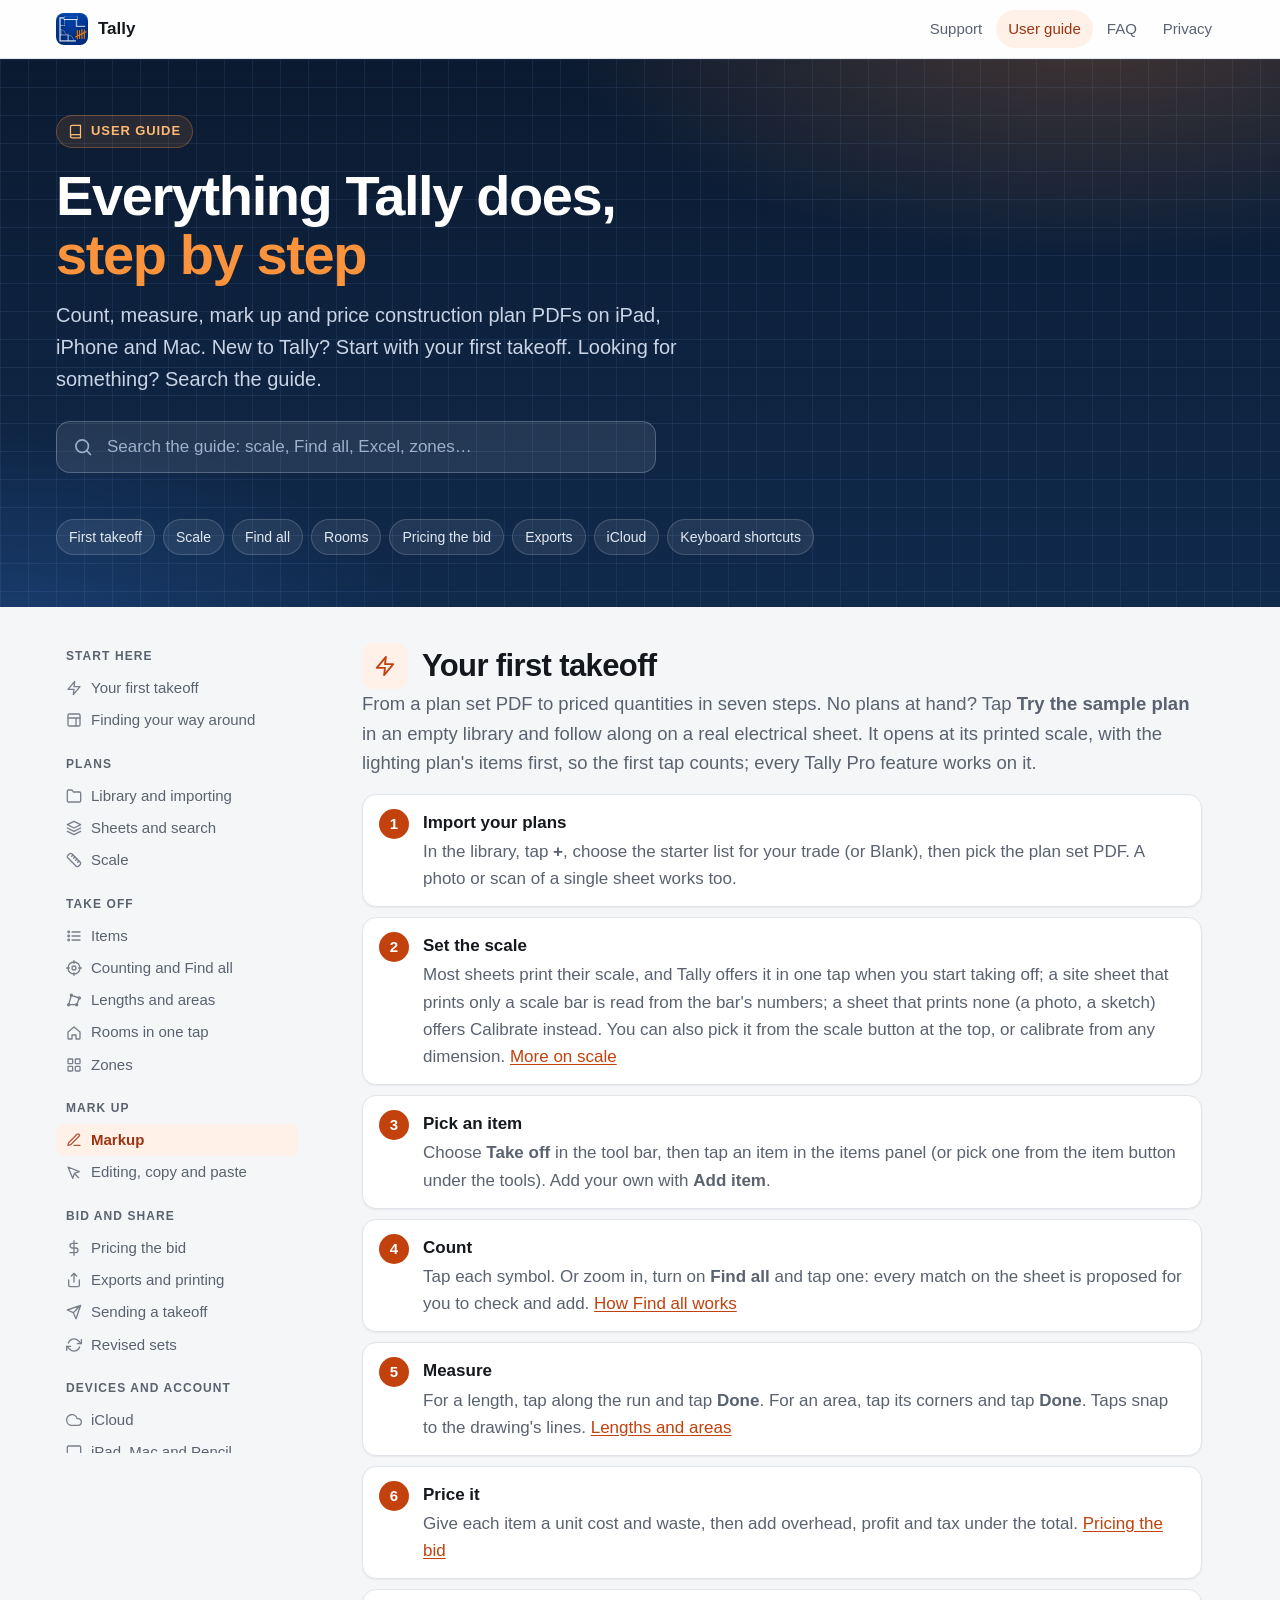
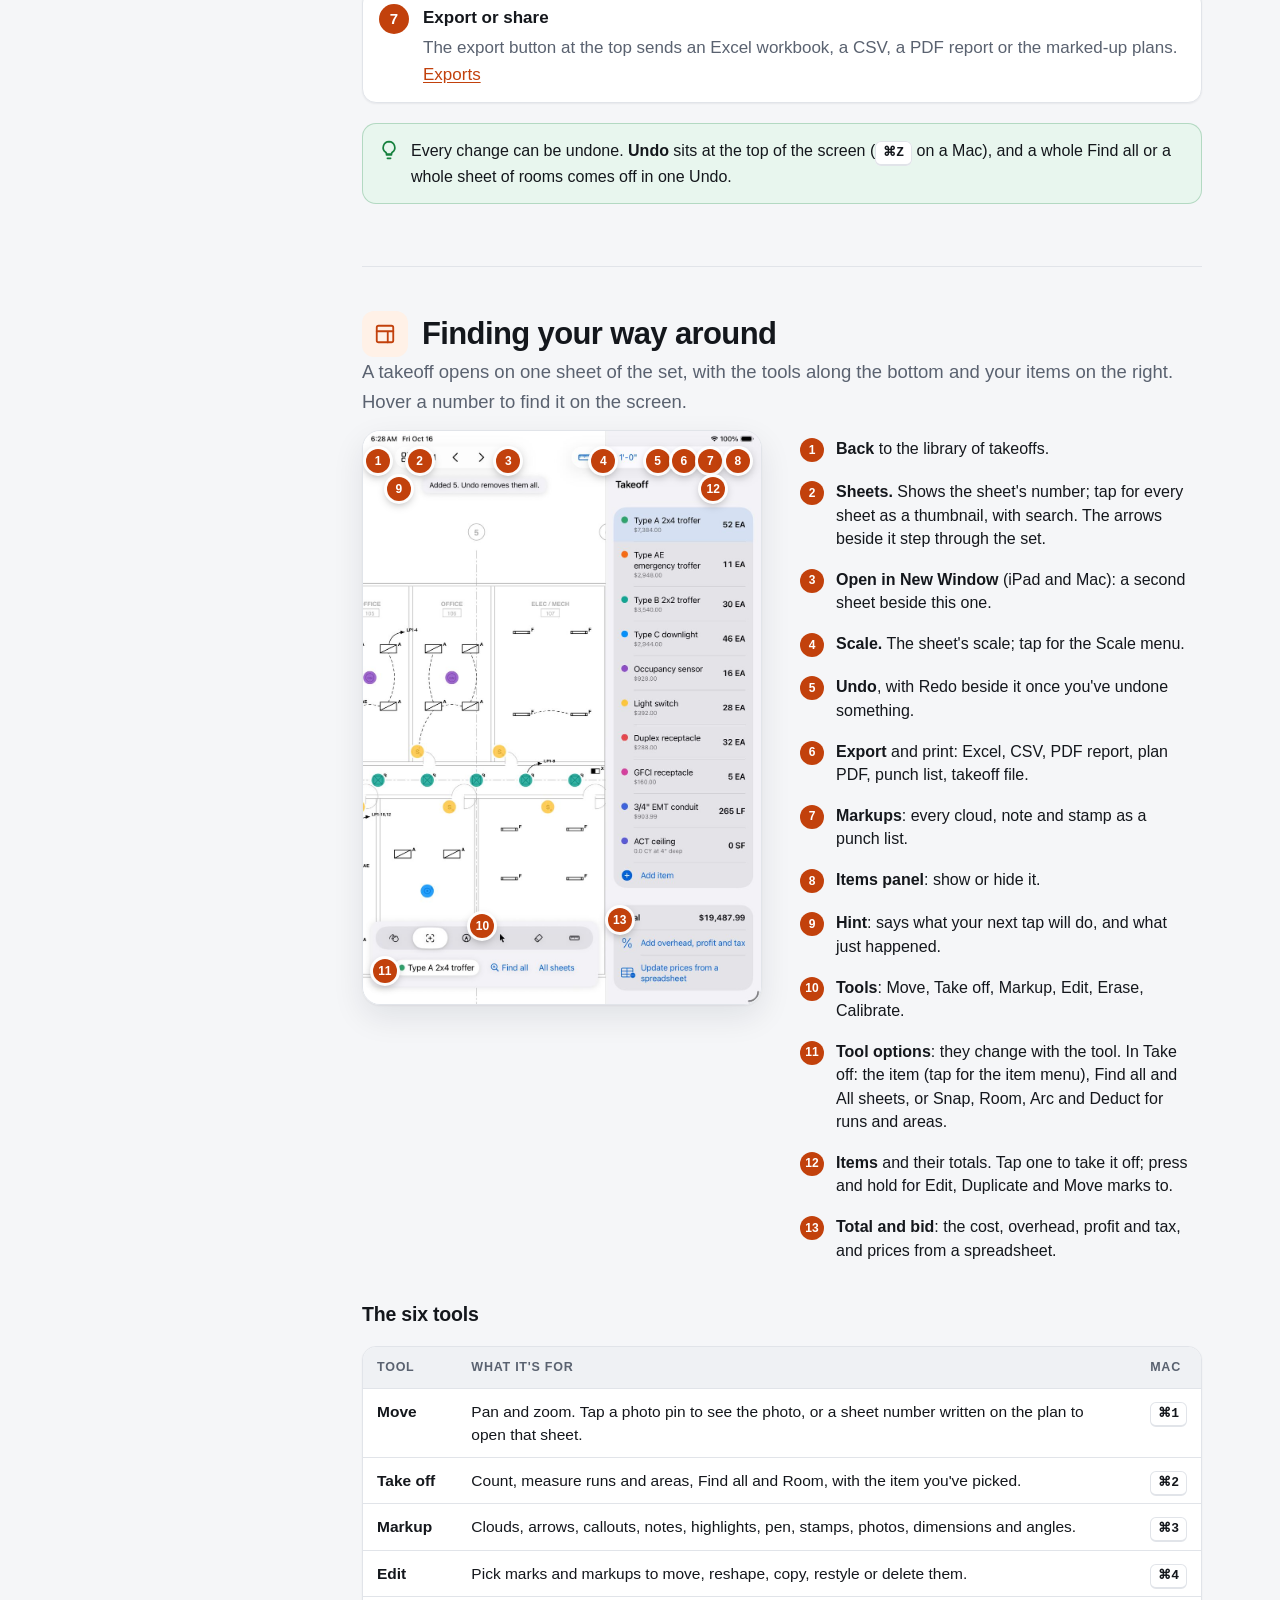
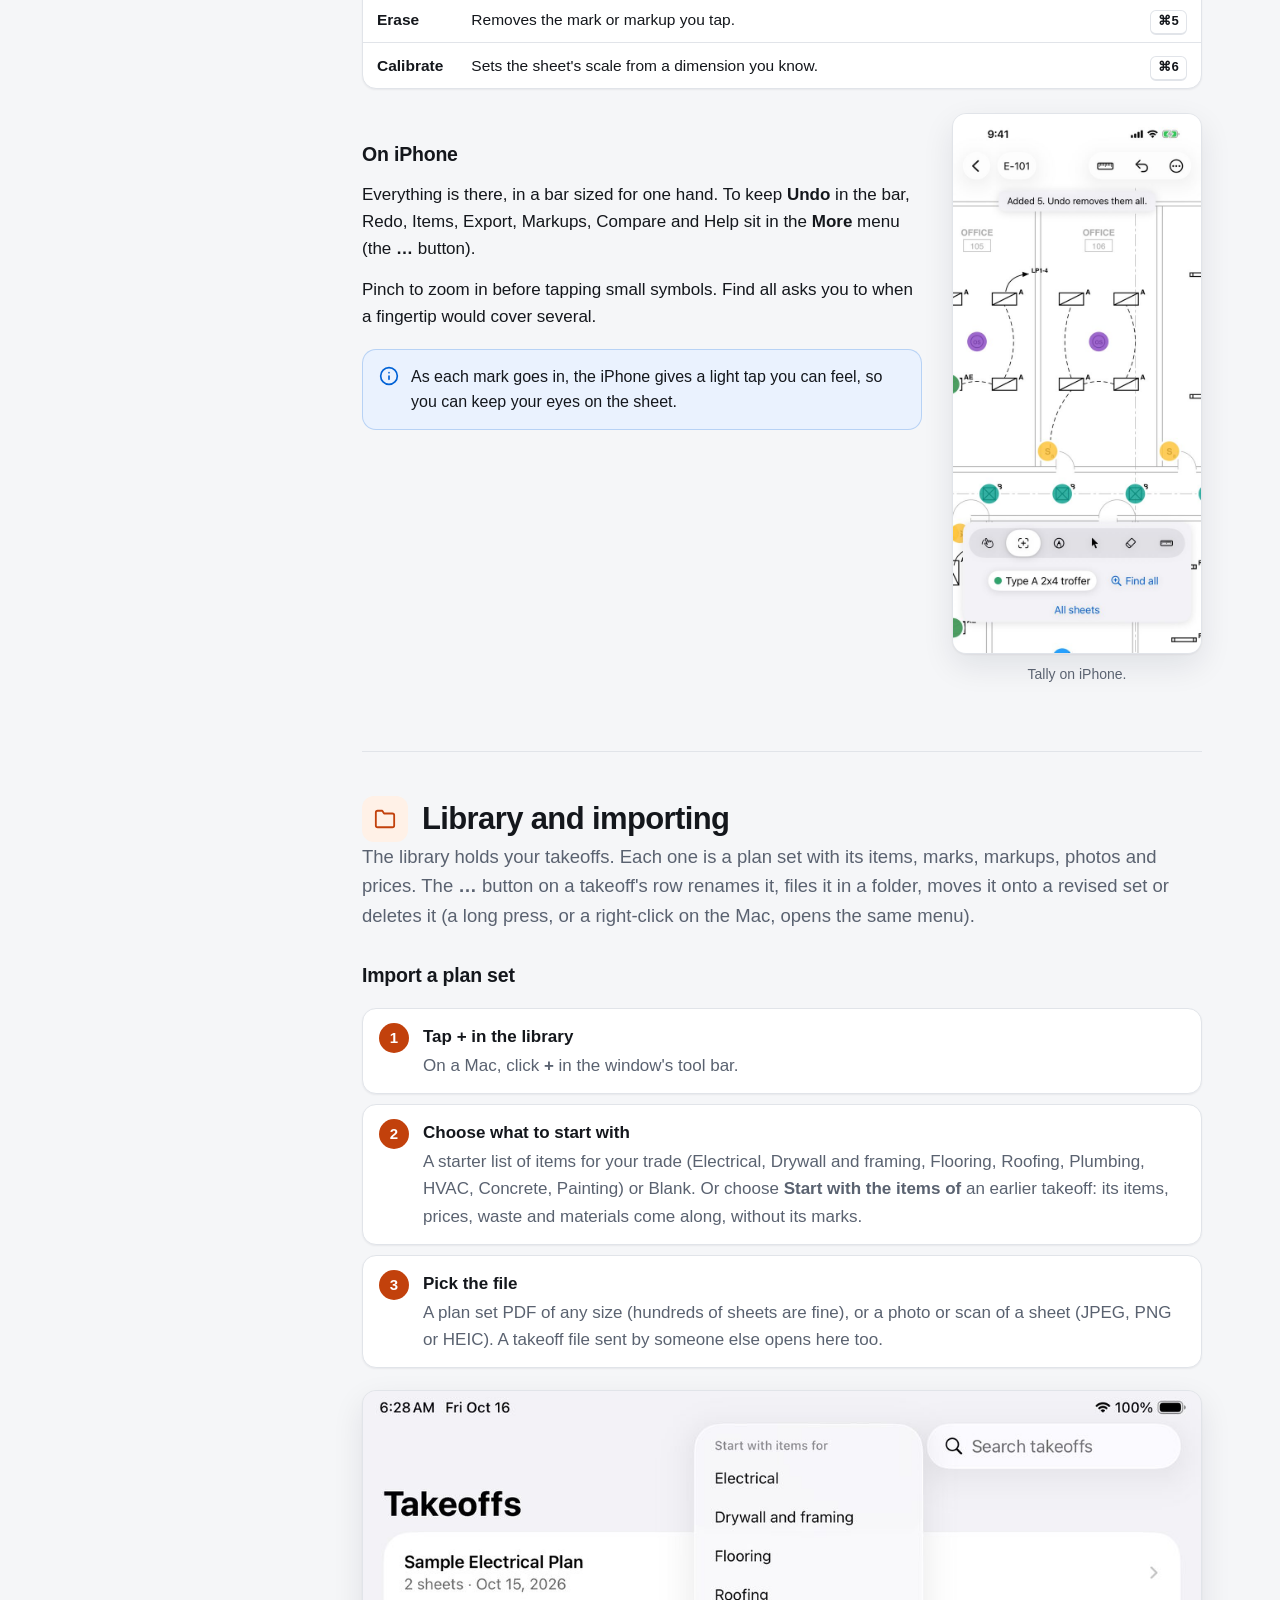
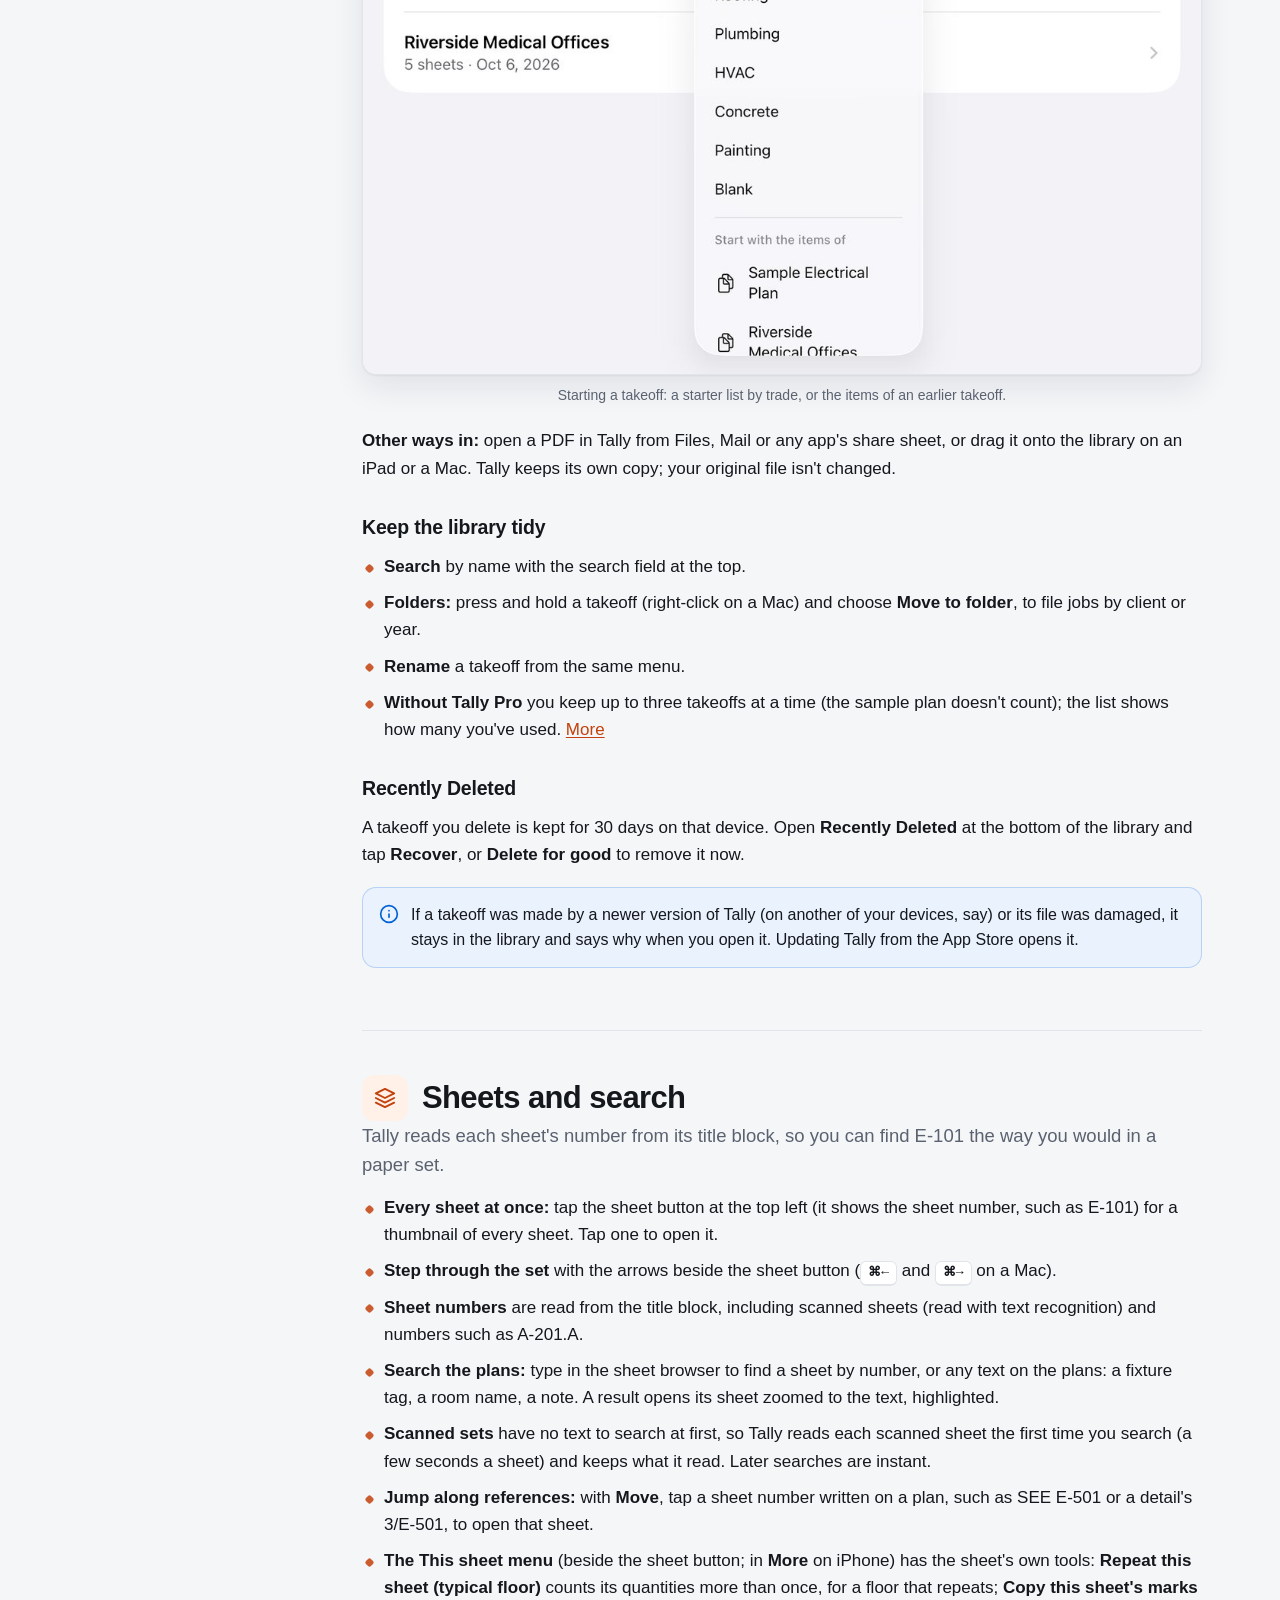
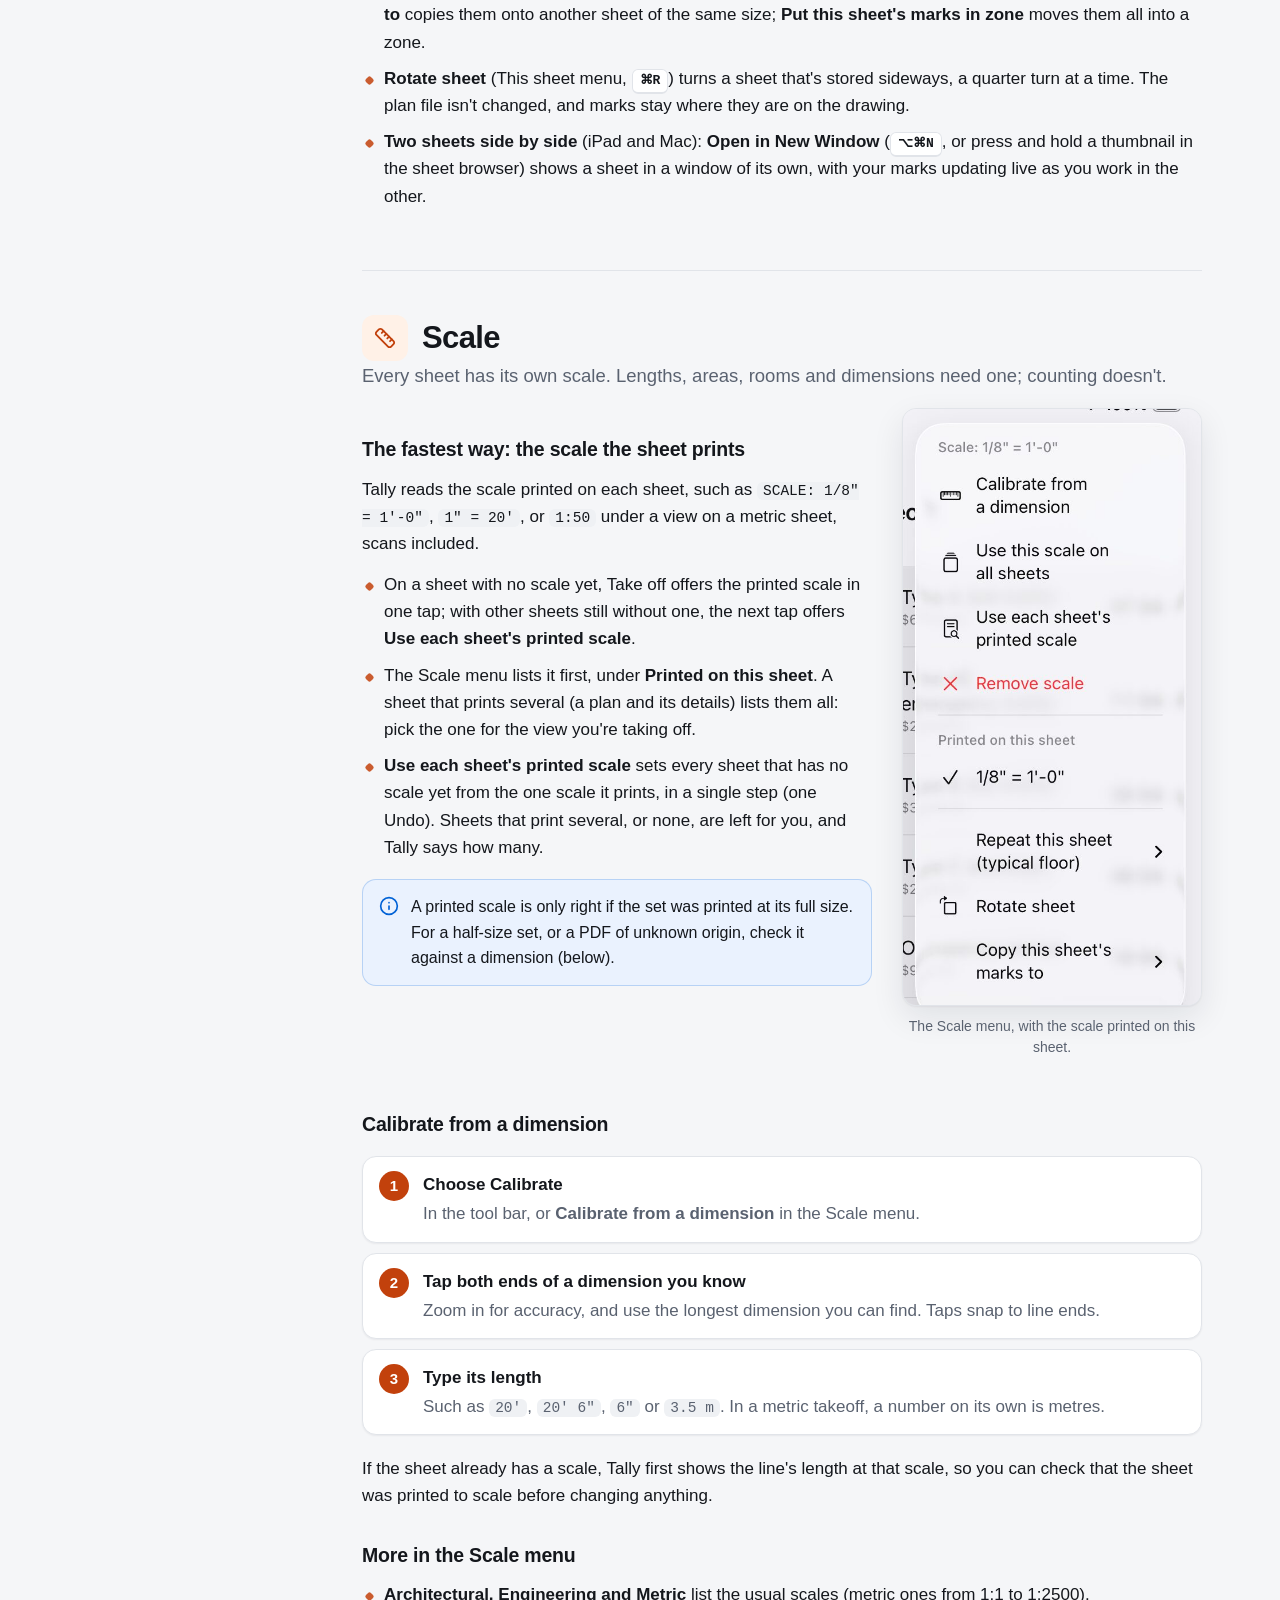
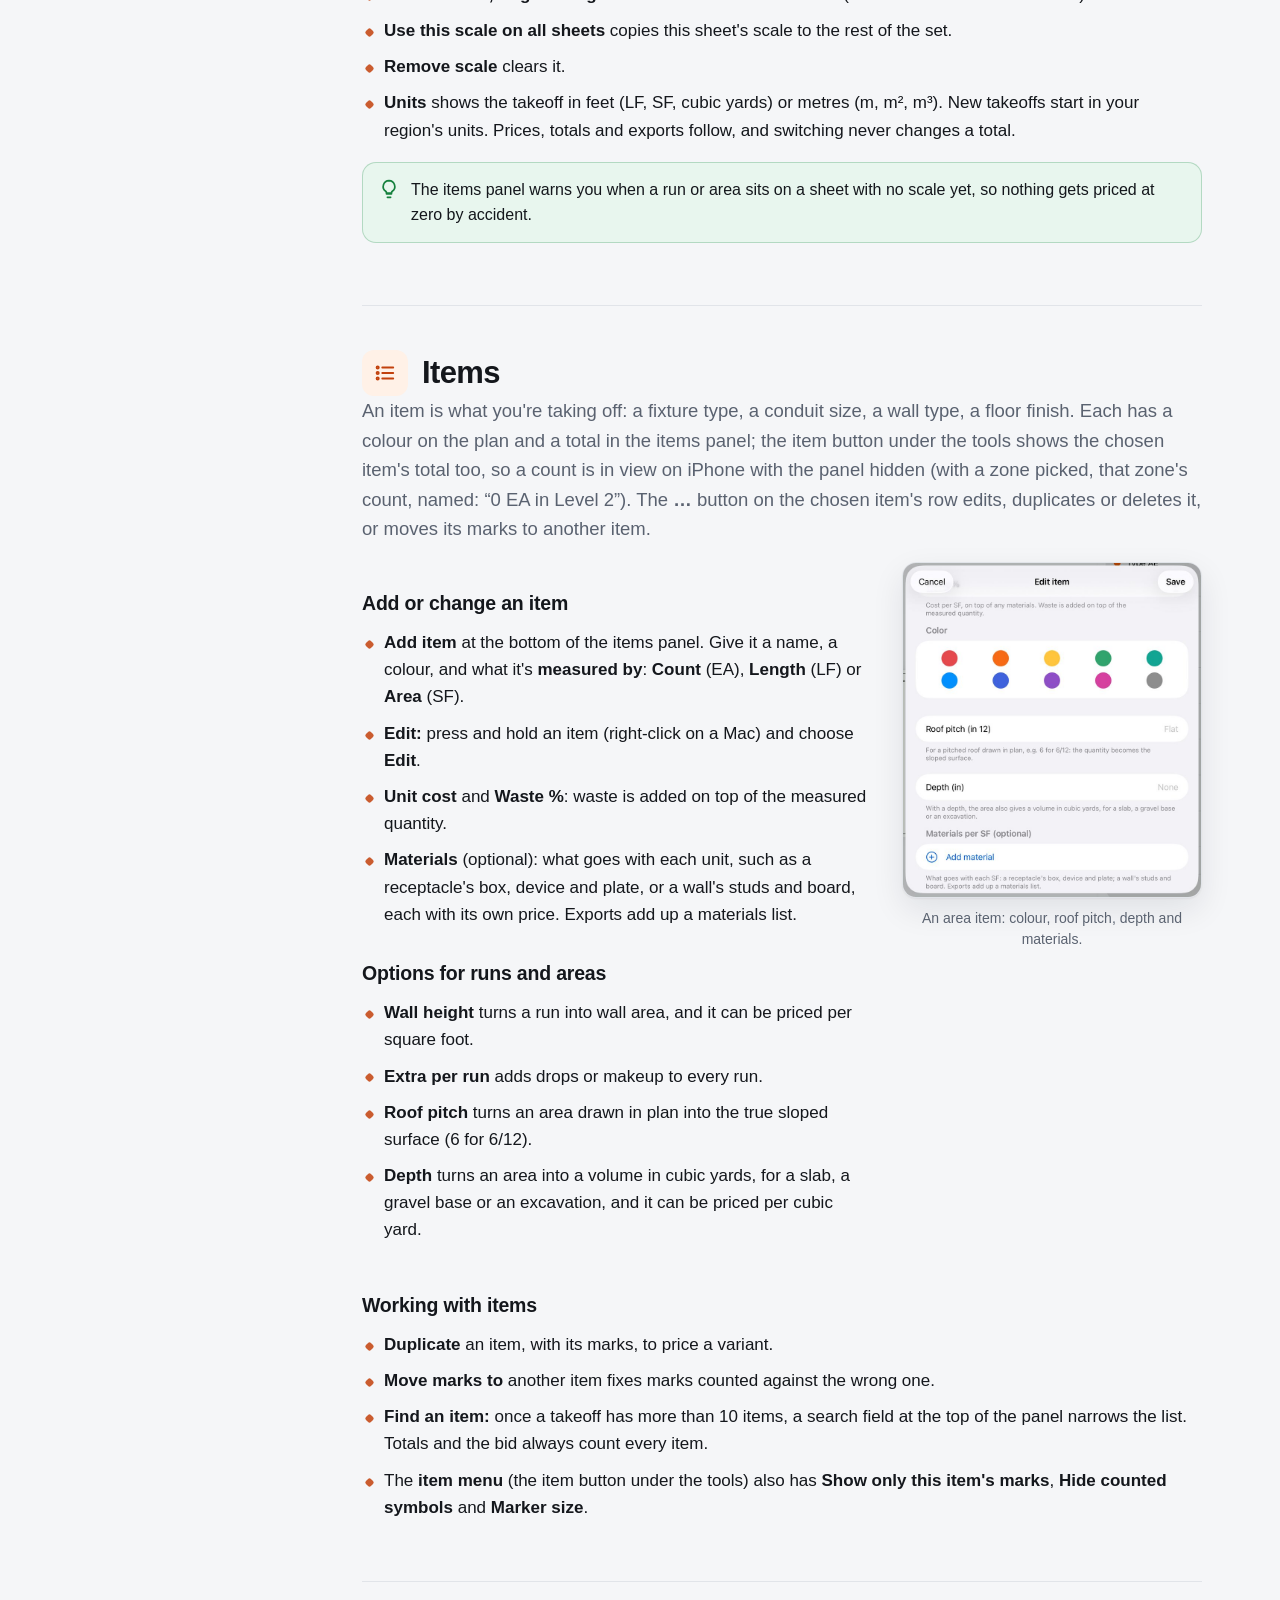
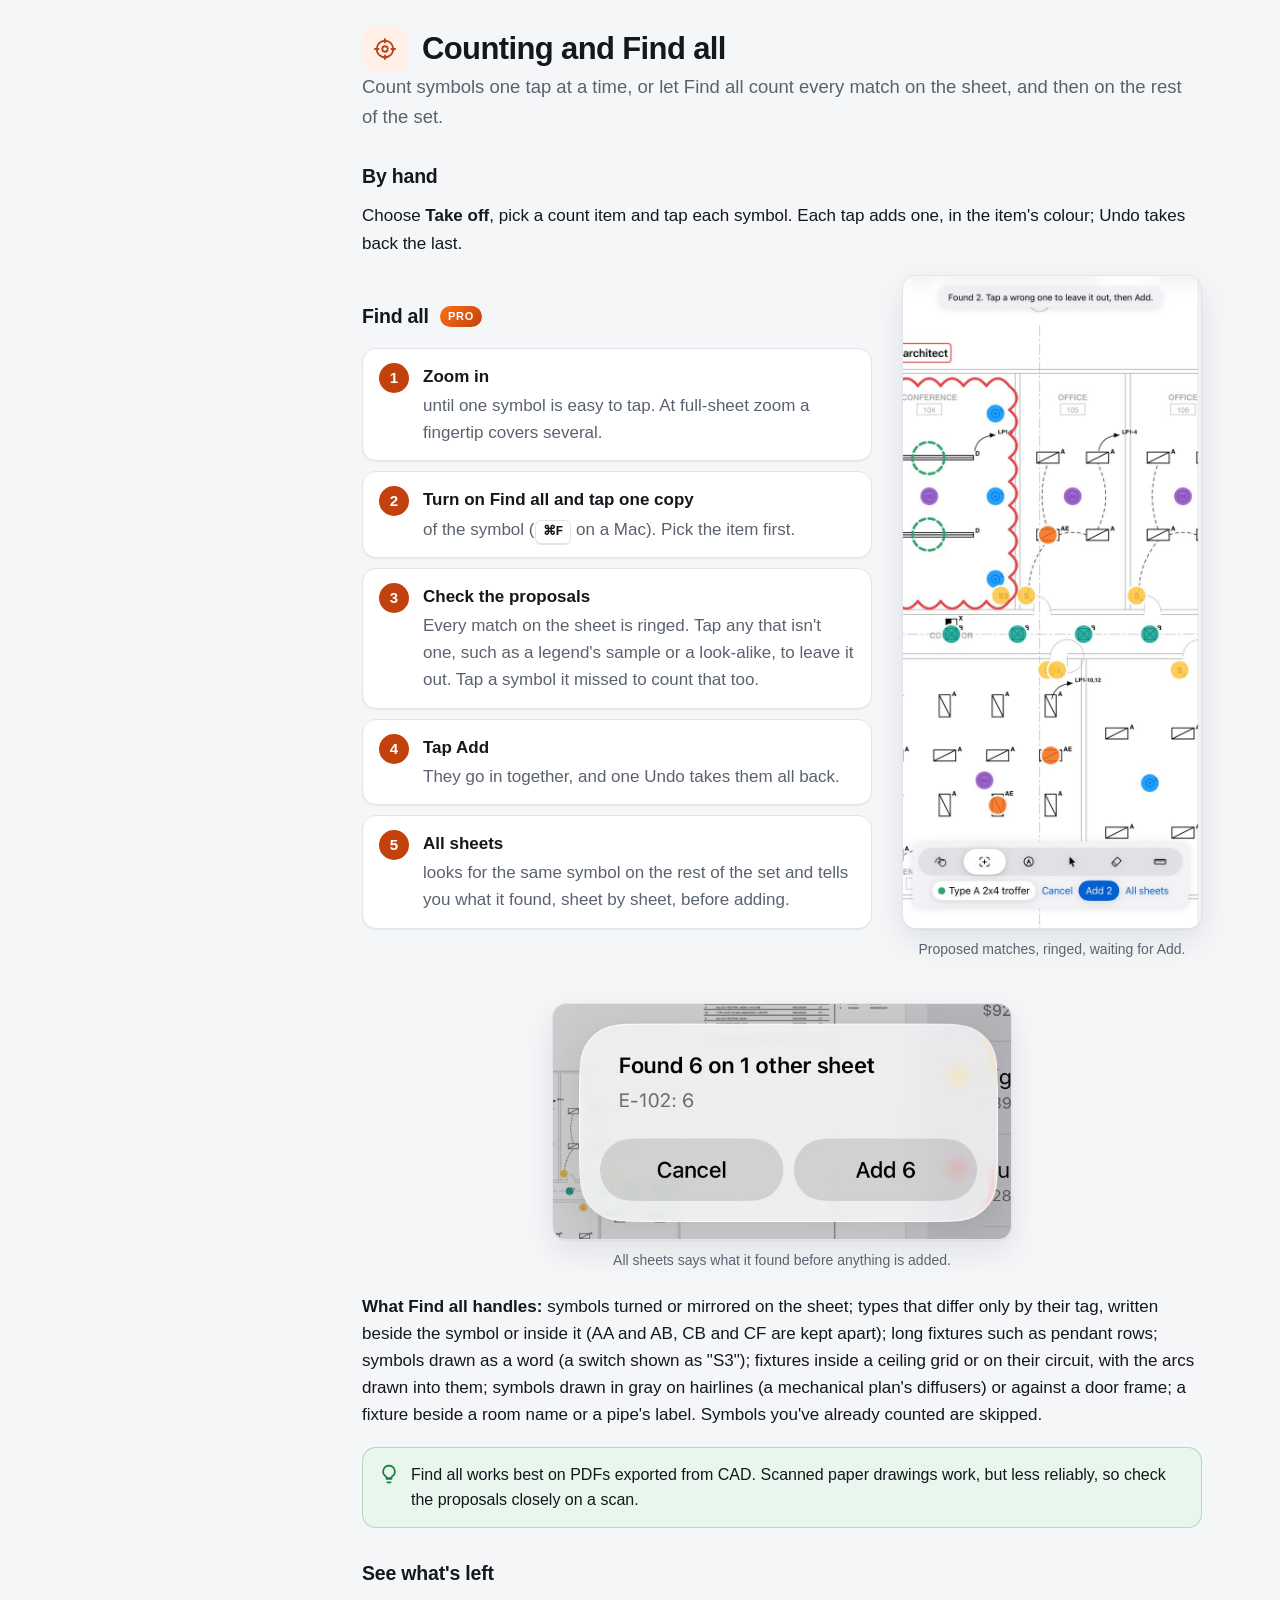
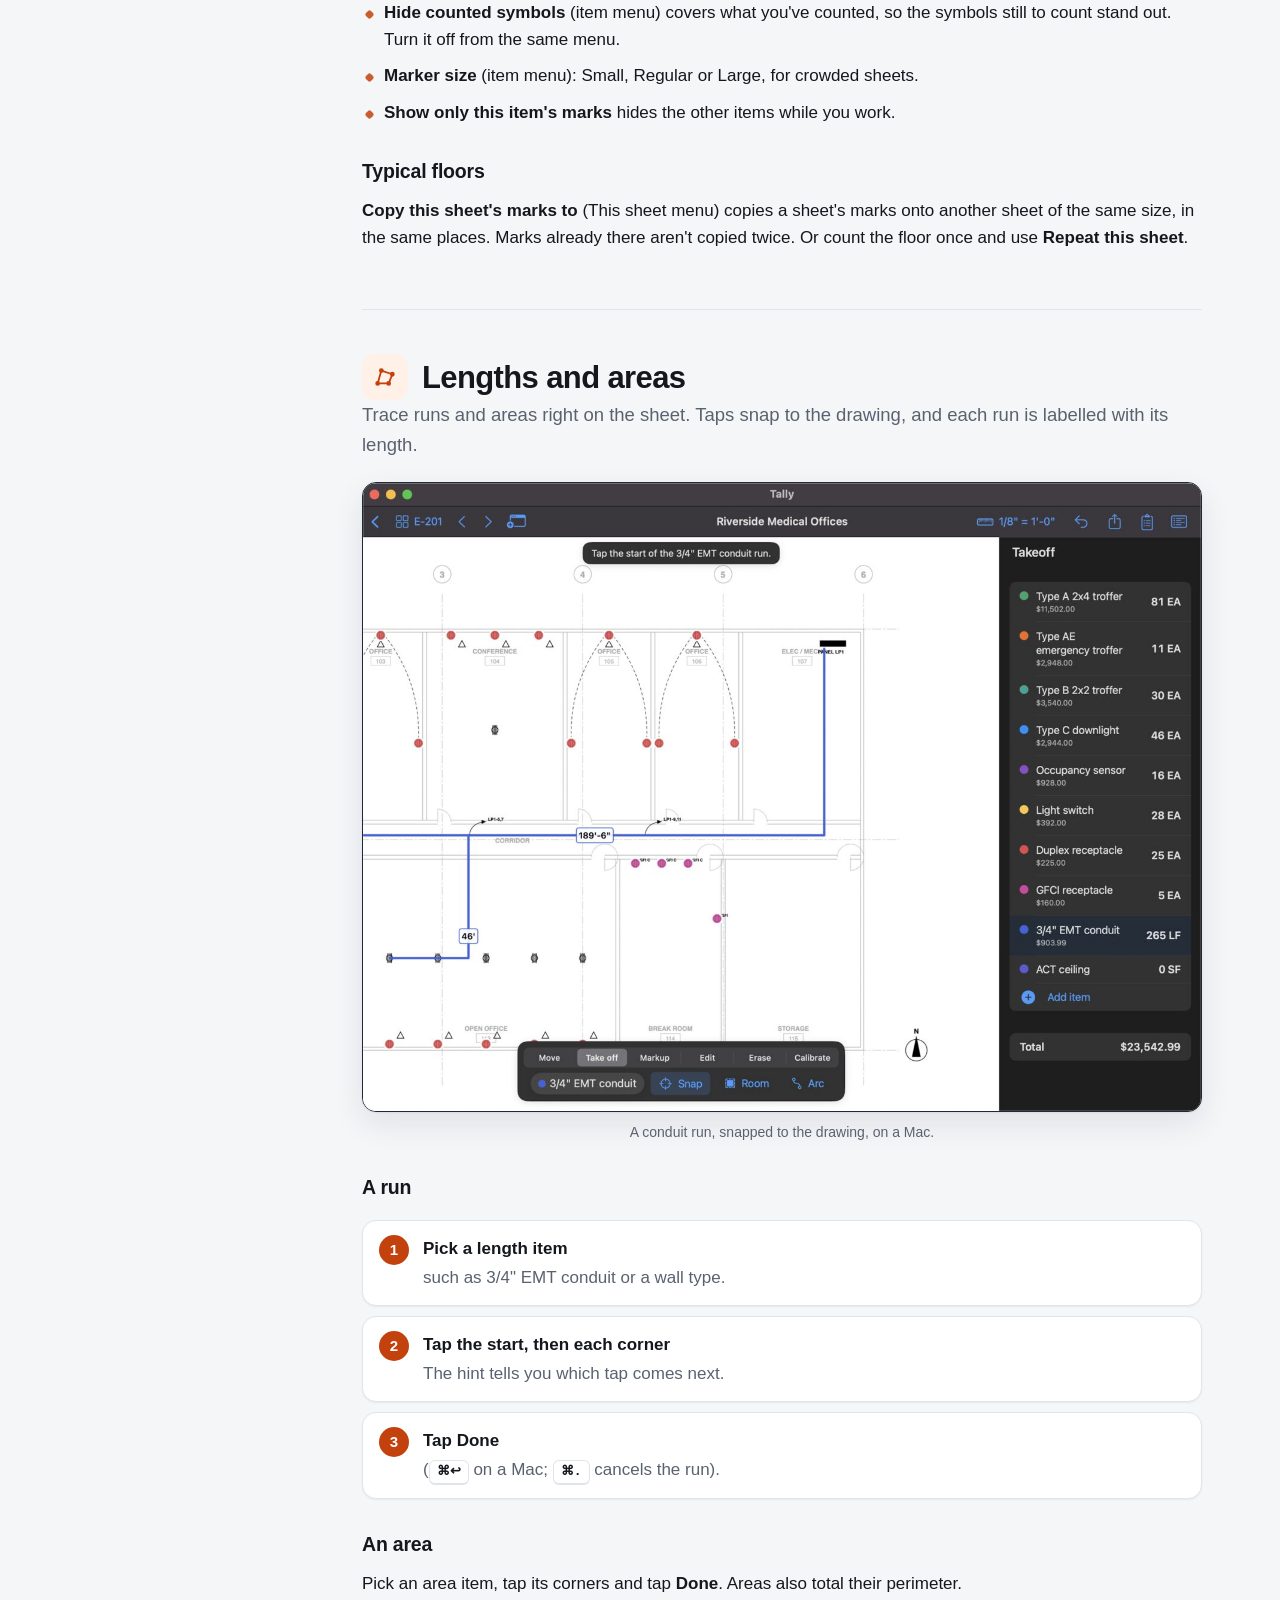
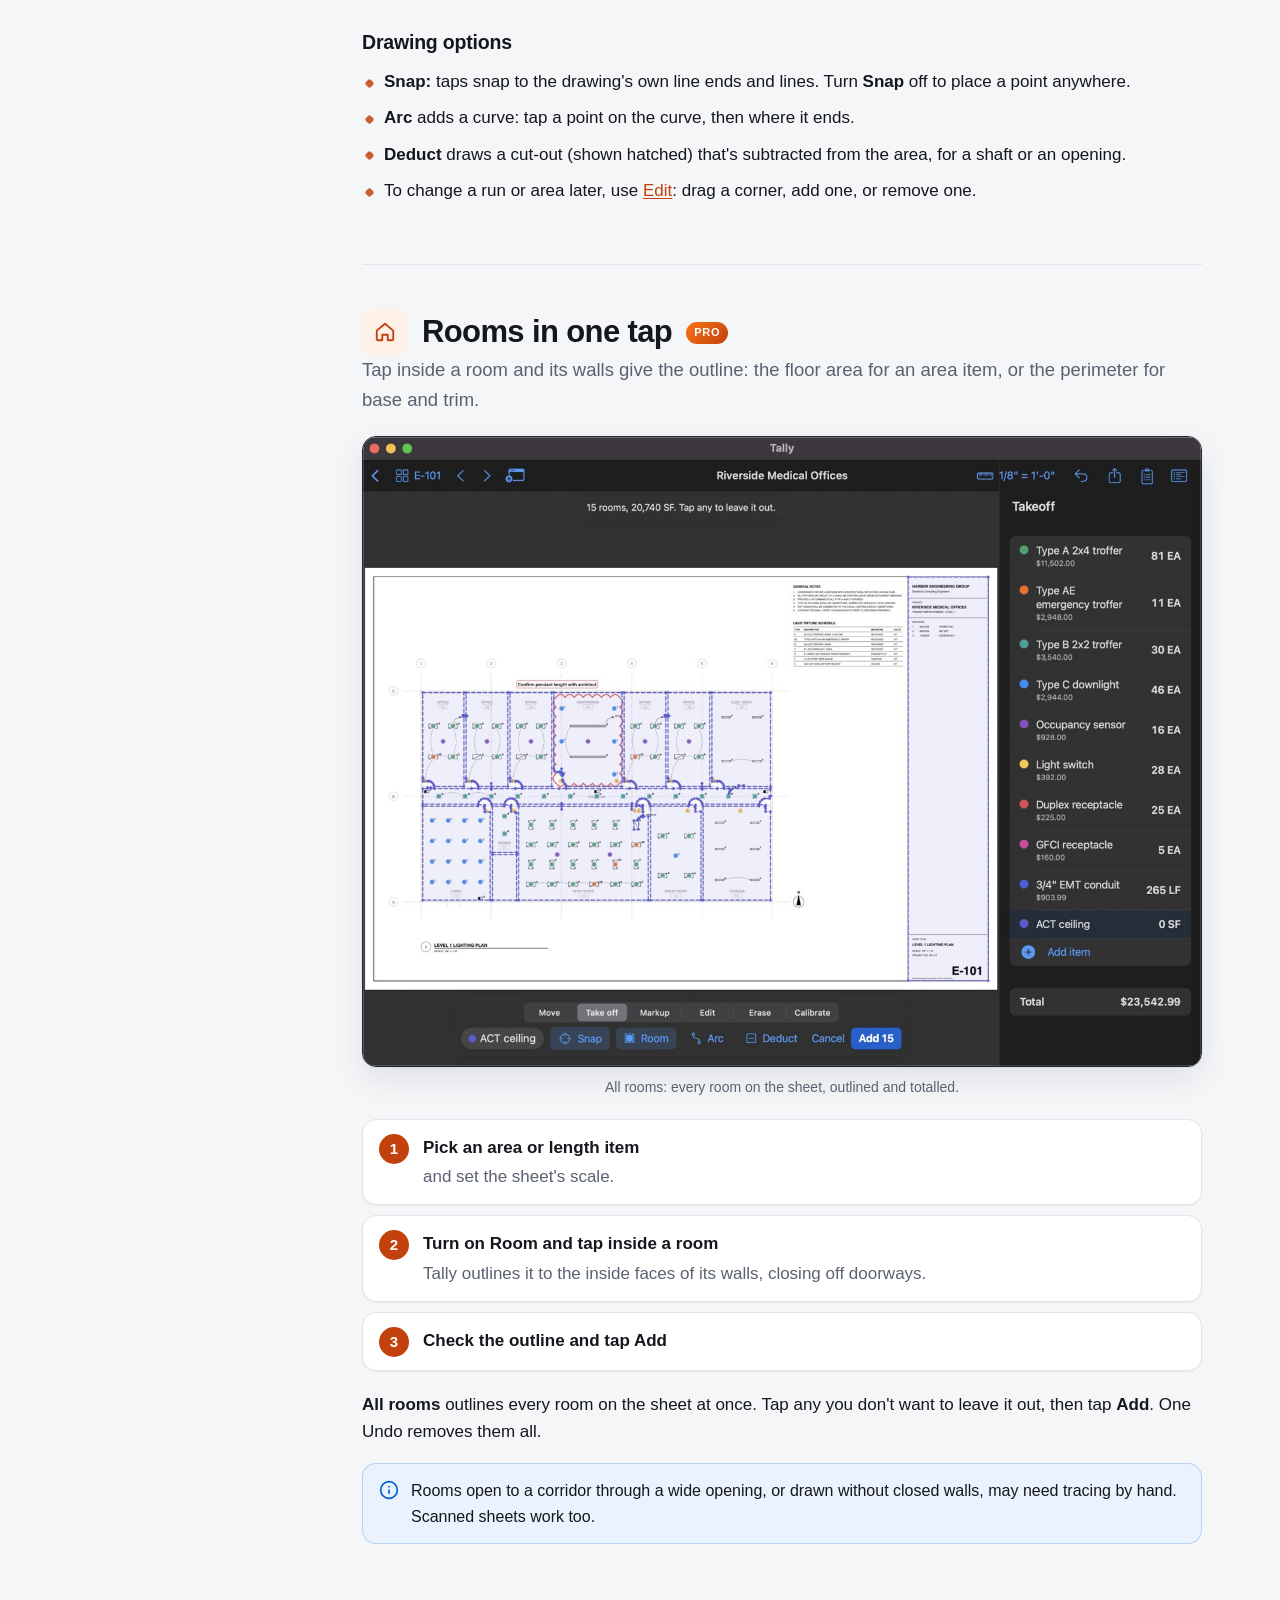
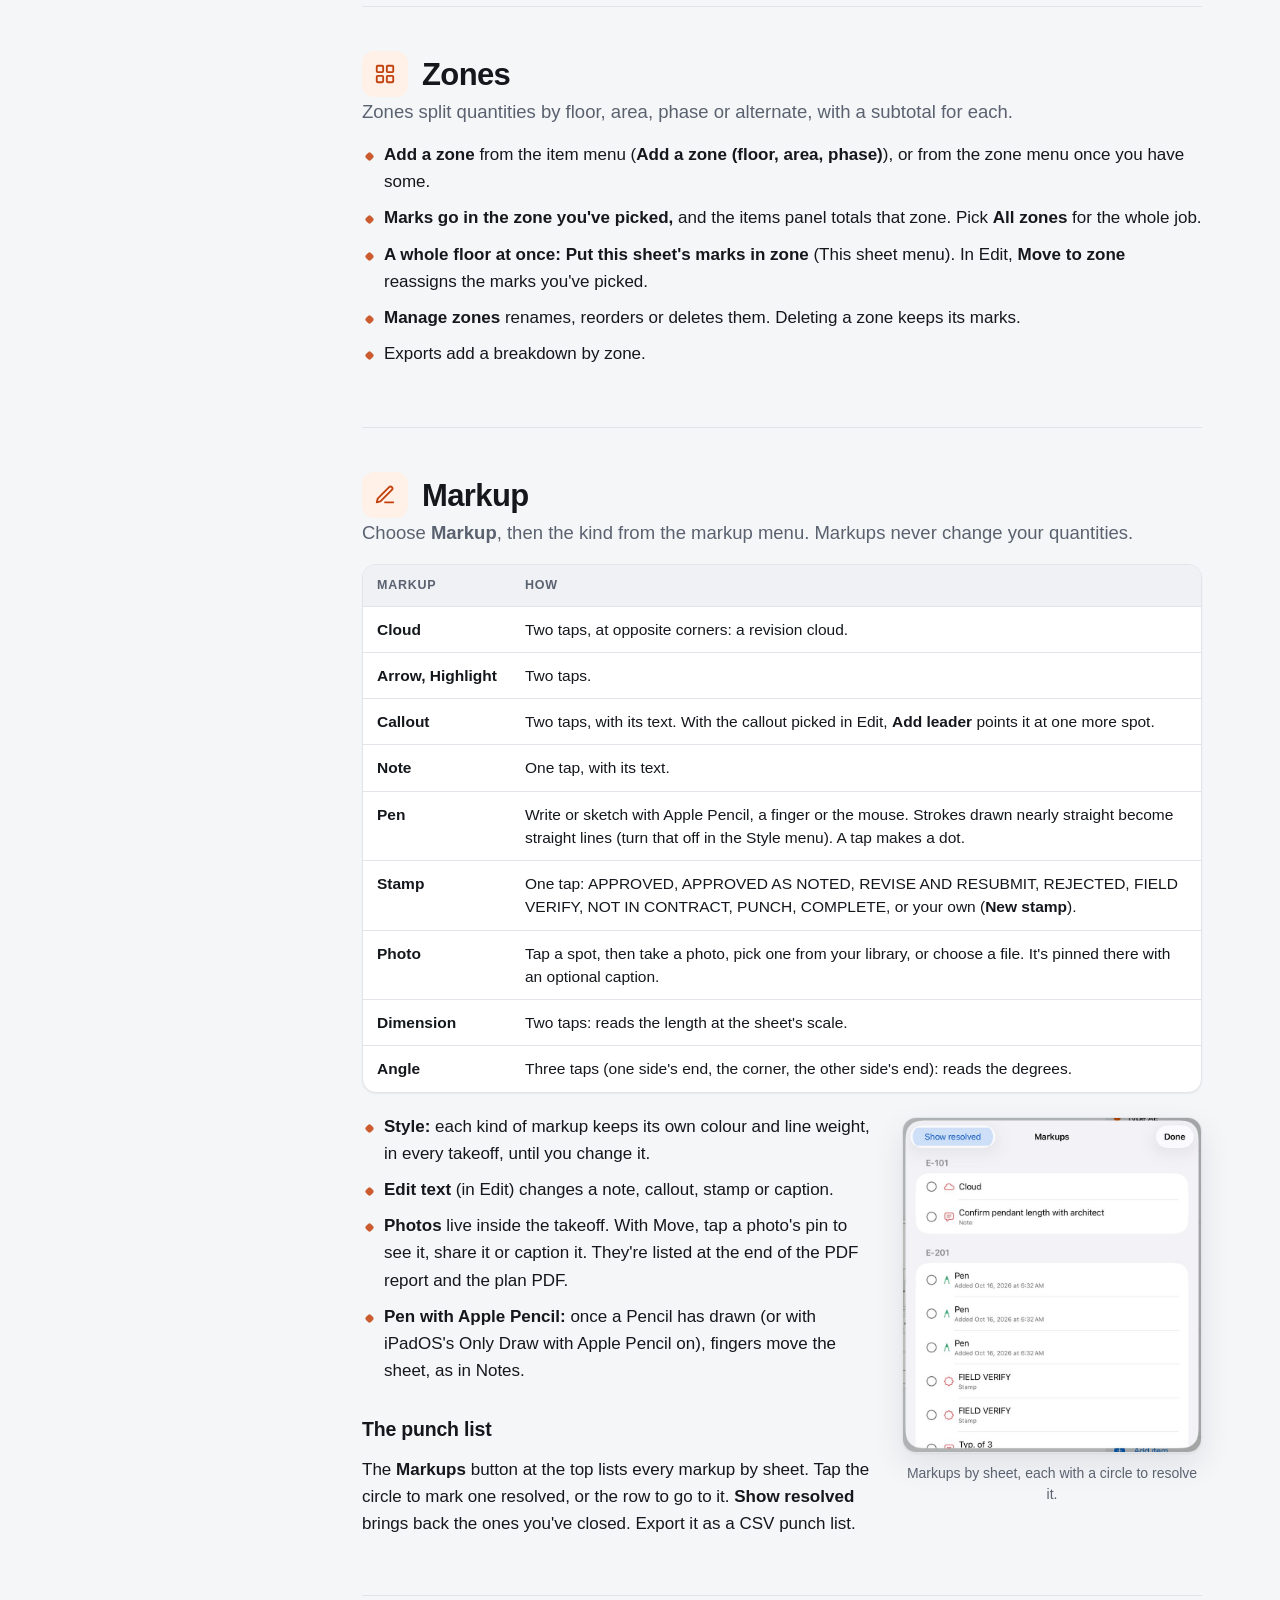
==== commit d47e15e4: "Guide: what Find all handles on power, lighting, mechanical and plumbing sheets" ====
--- a/guide.html
+++ b/guide.html
@@ -305,7 +305,7 @@
         <figure class="shot"><a class="zoom" href="img/findall.jpg"><img src="img/findall.jpg" width="640" height="1400" alt="Find all proposing two pendant fixture rows, each ringed in green, with Add 2 in the bar" loading="lazy"></a><figcaption>Proposed matches, ringed, waiting for Add.</figcaption></figure>
       </div>
       <figure class="shot" style="max-width:460px;margin-inline:auto"><a class="zoom" href="img/allsheets.jpg"><img src="img/allsheets.jpg" width="700" height="360" alt="Found 6 on 1 other sheet, E-102: 6, with Cancel and Add 6" loading="lazy"></a><figcaption>All sheets says what it found before anything is added.</figcaption></figure>
-      <p><b>What Find all handles:</b> symbols turned on the sheet; types that differ only by their tag (AA and AB are kept apart); long fixtures such as pendant rows; symbols drawn as a word (a switch shown as "S3"); fixtures inside a ceiling grid. Symbols you've already counted are skipped.</p>
+      <p><b>What Find all handles:</b> symbols turned or mirrored on the sheet; types that differ only by their tag, written beside the symbol or inside it (AA and AB, CB and CF are kept apart); long fixtures such as pendant rows; symbols drawn as a word (a switch shown as "S3"); fixtures inside a ceiling grid or on their circuit, with the arcs drawn into them; symbols drawn in gray on hairlines (a mechanical plan's diffusers) or against a door frame; a fixture beside a room name or a pipe's label. Symbols you've already counted are skipped.</p>
       <div class="note tip"><svg class="ic"><use href="icons.svg#bulb"/></svg><p>Find all works best on PDFs exported from CAD. Scanned paper drawings work, but less reliably, so check the proposals closely on a scan.</p></div>
 
       <h3>See what's left</h3>
